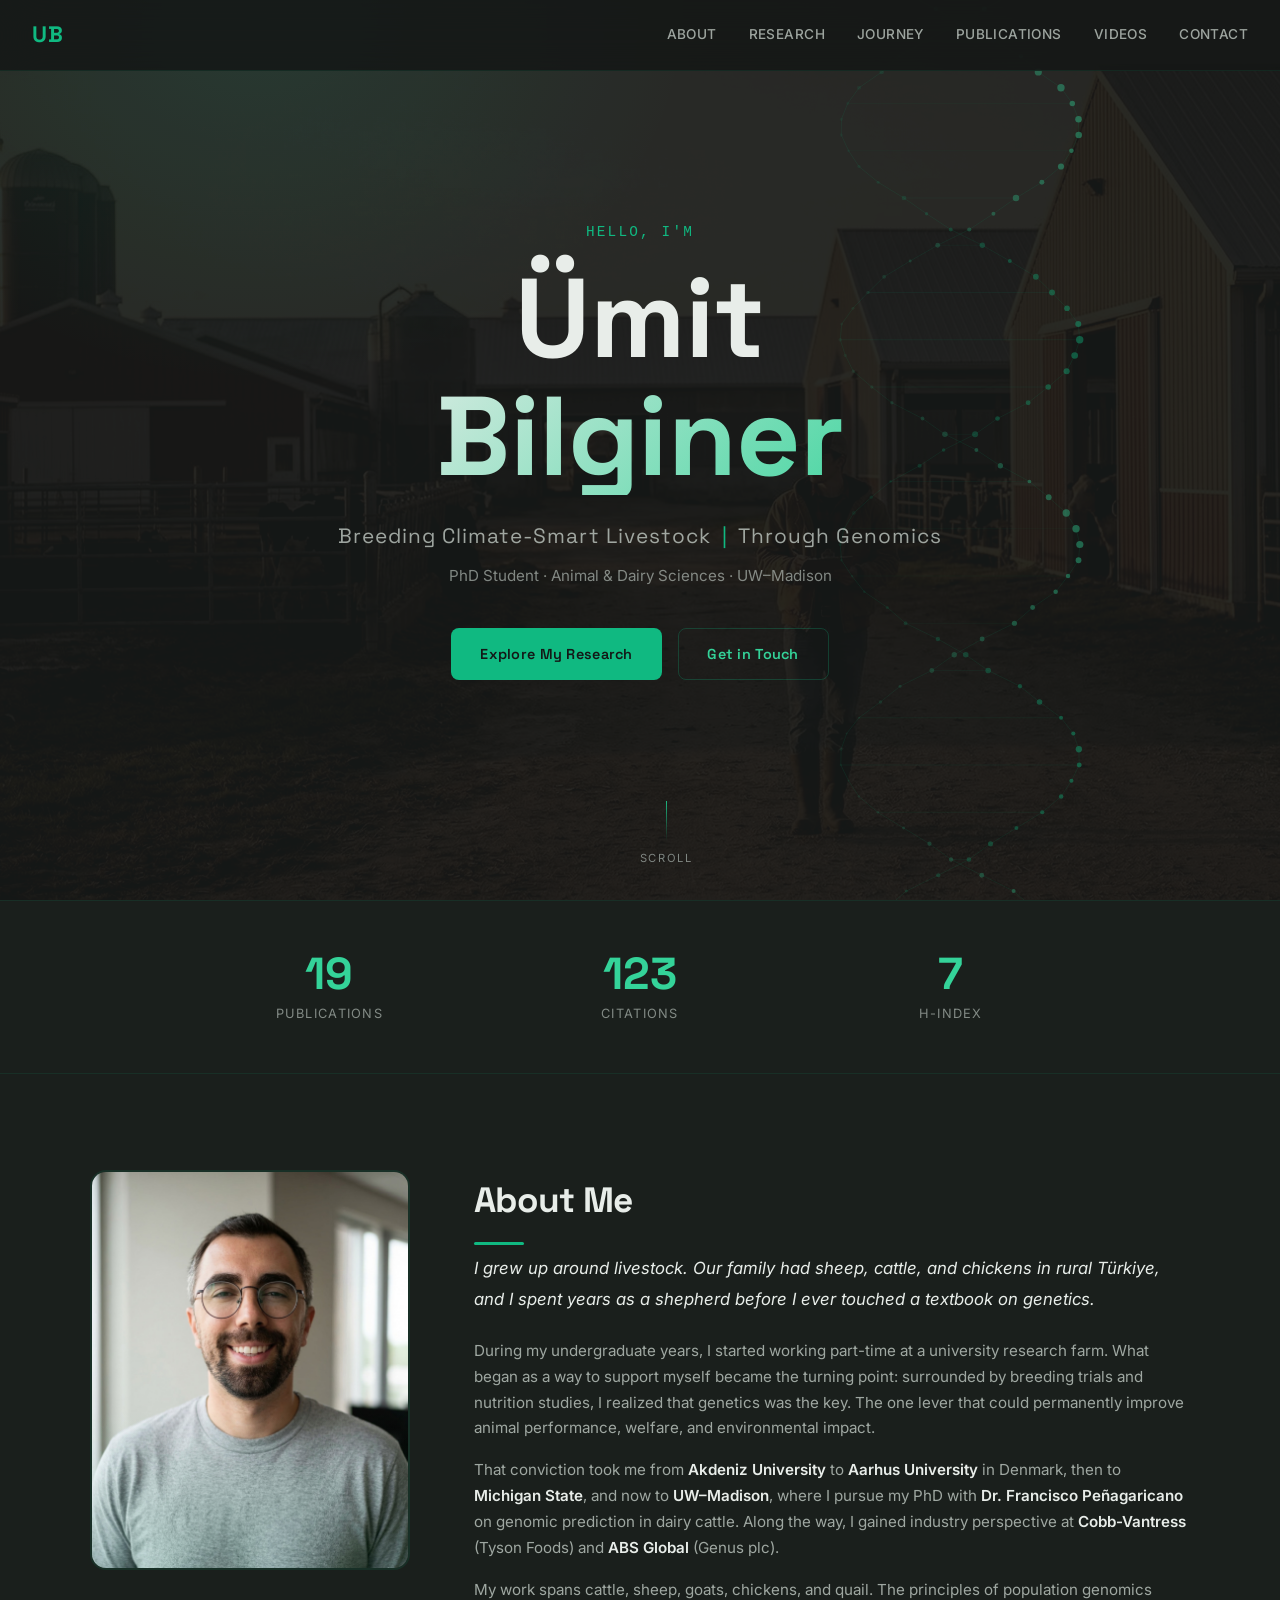
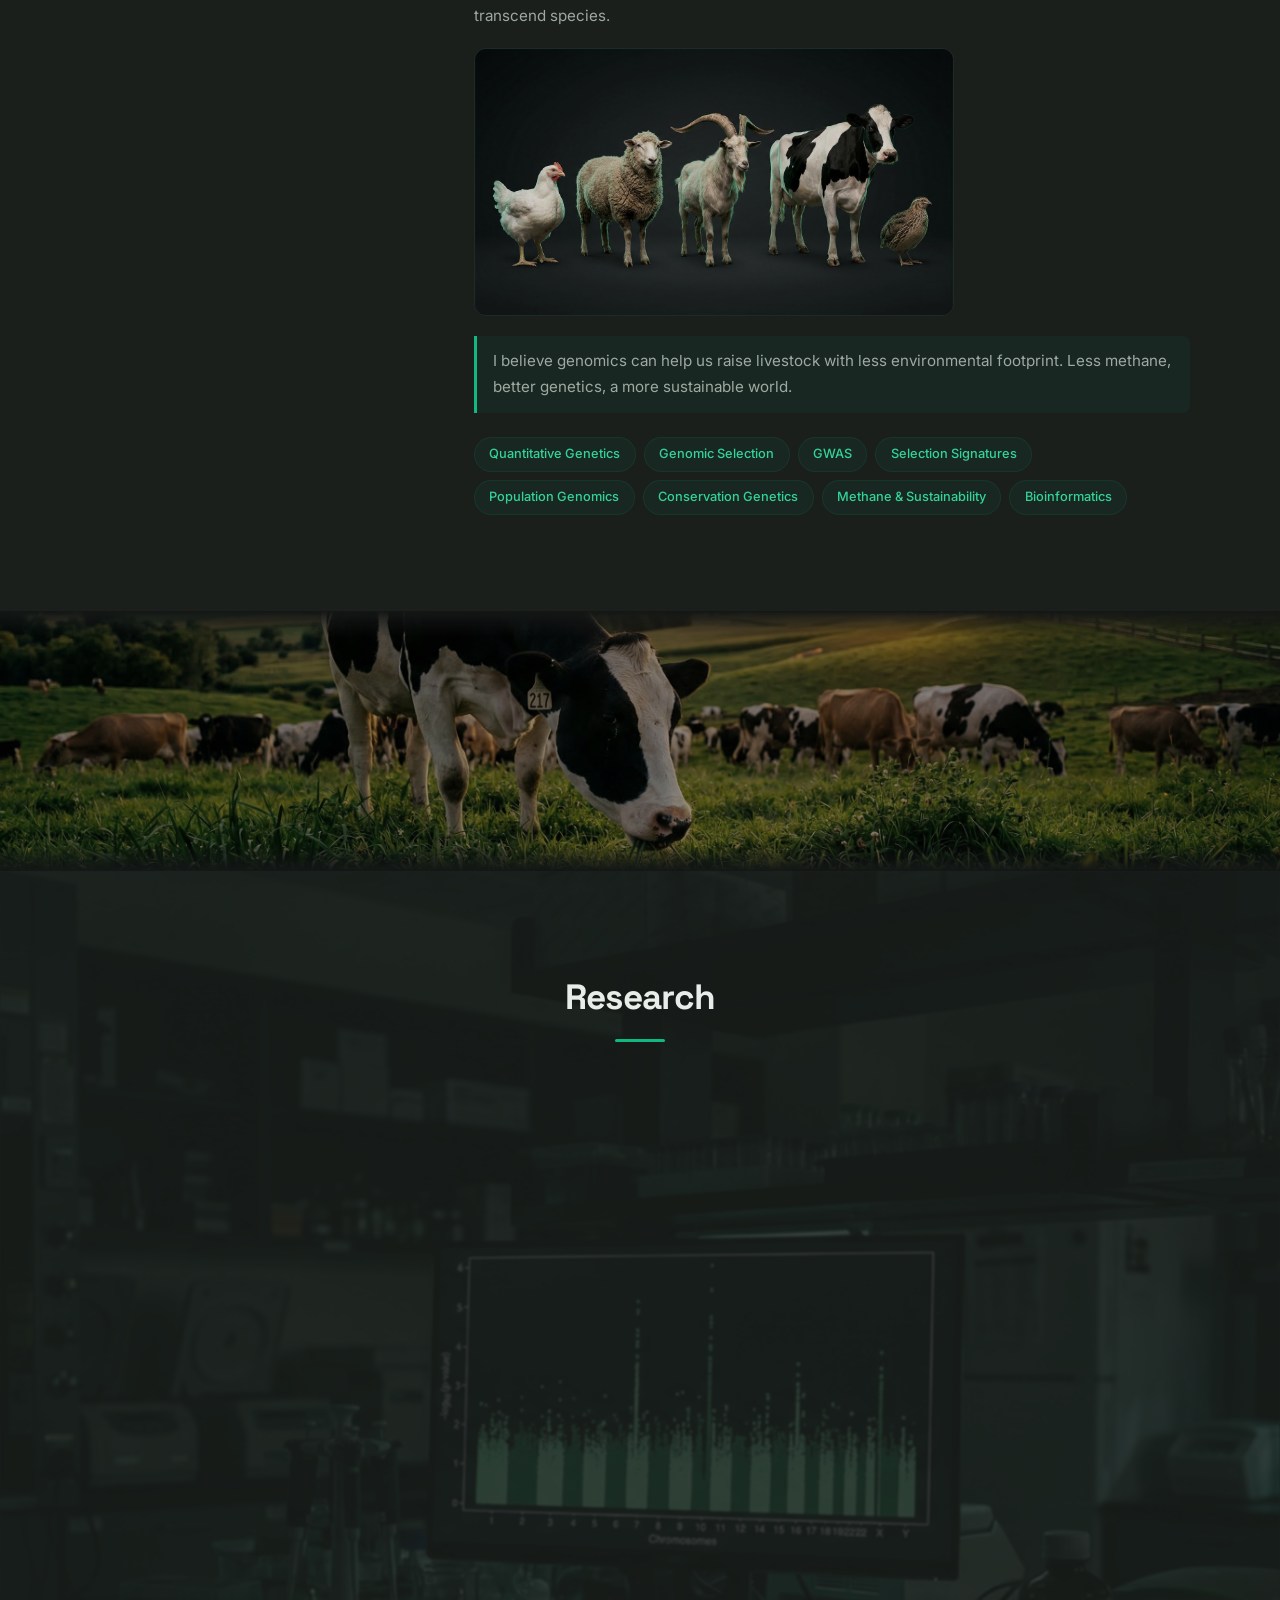
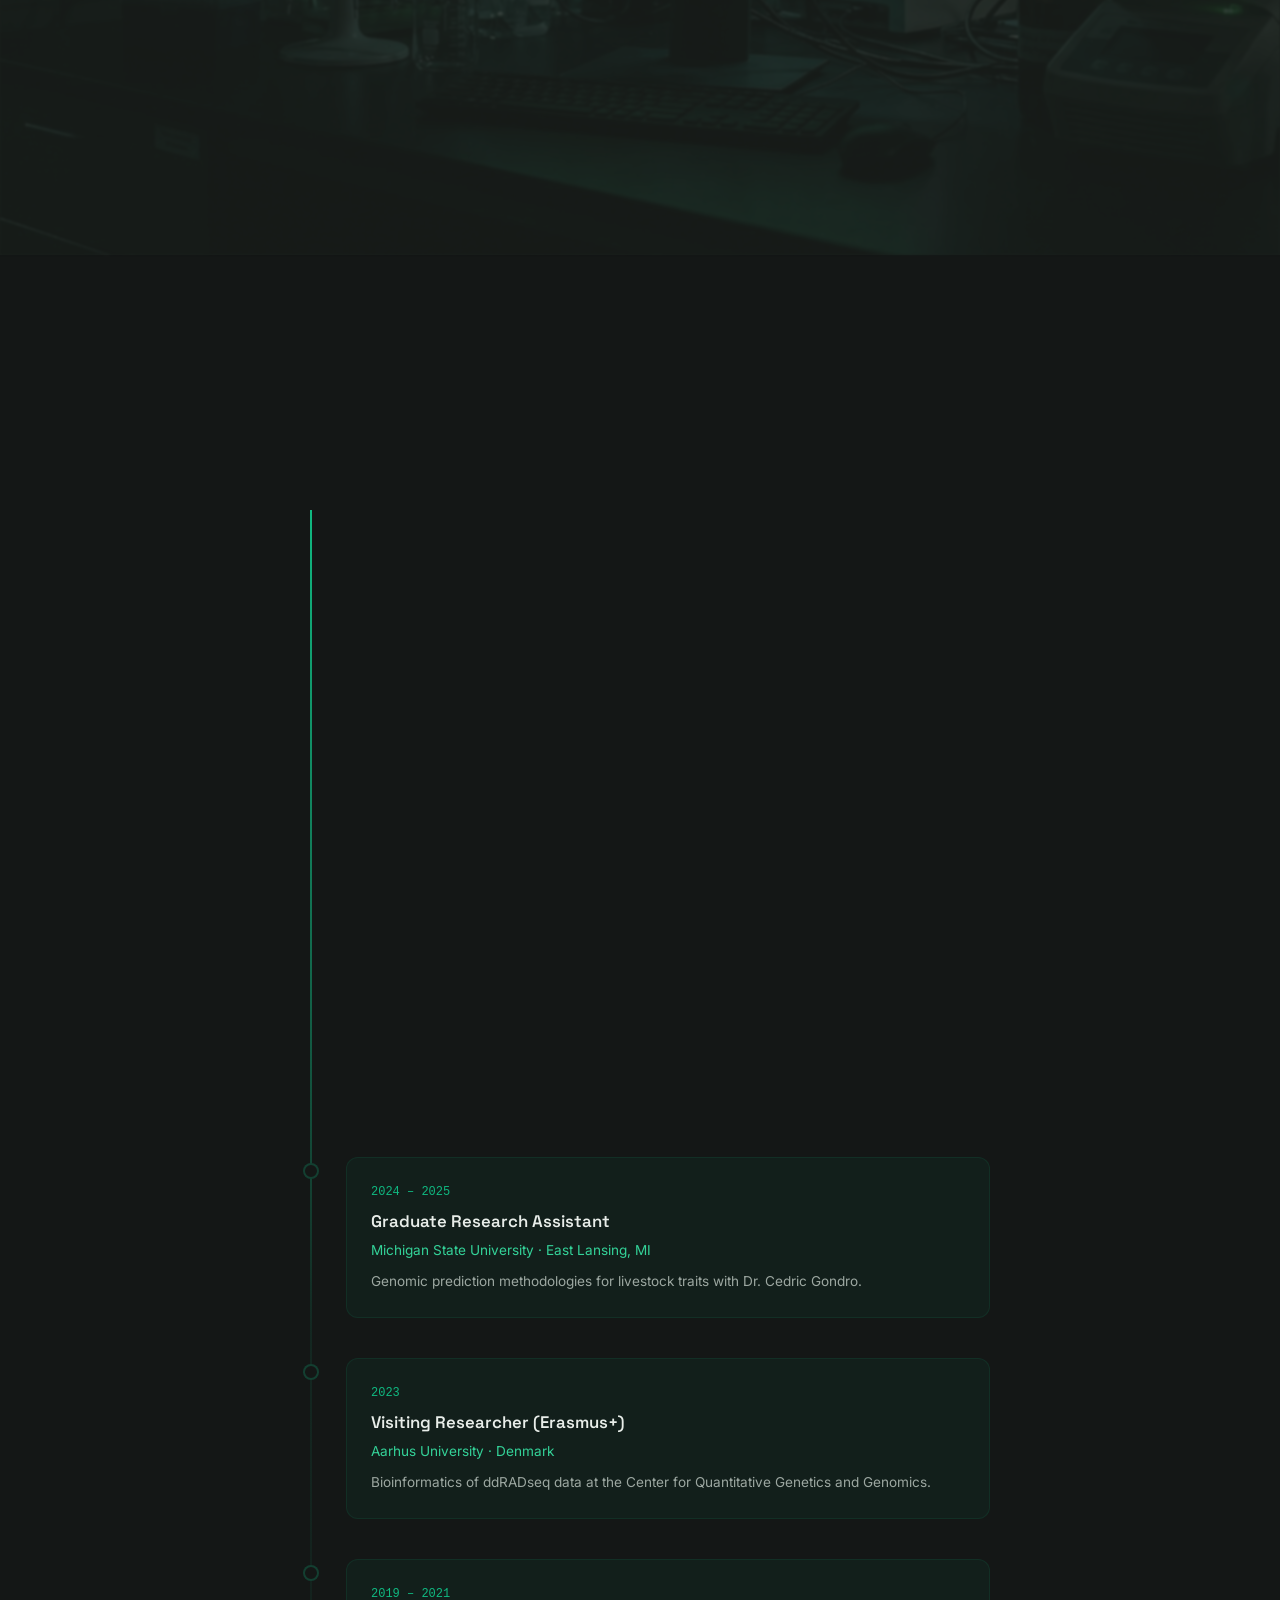
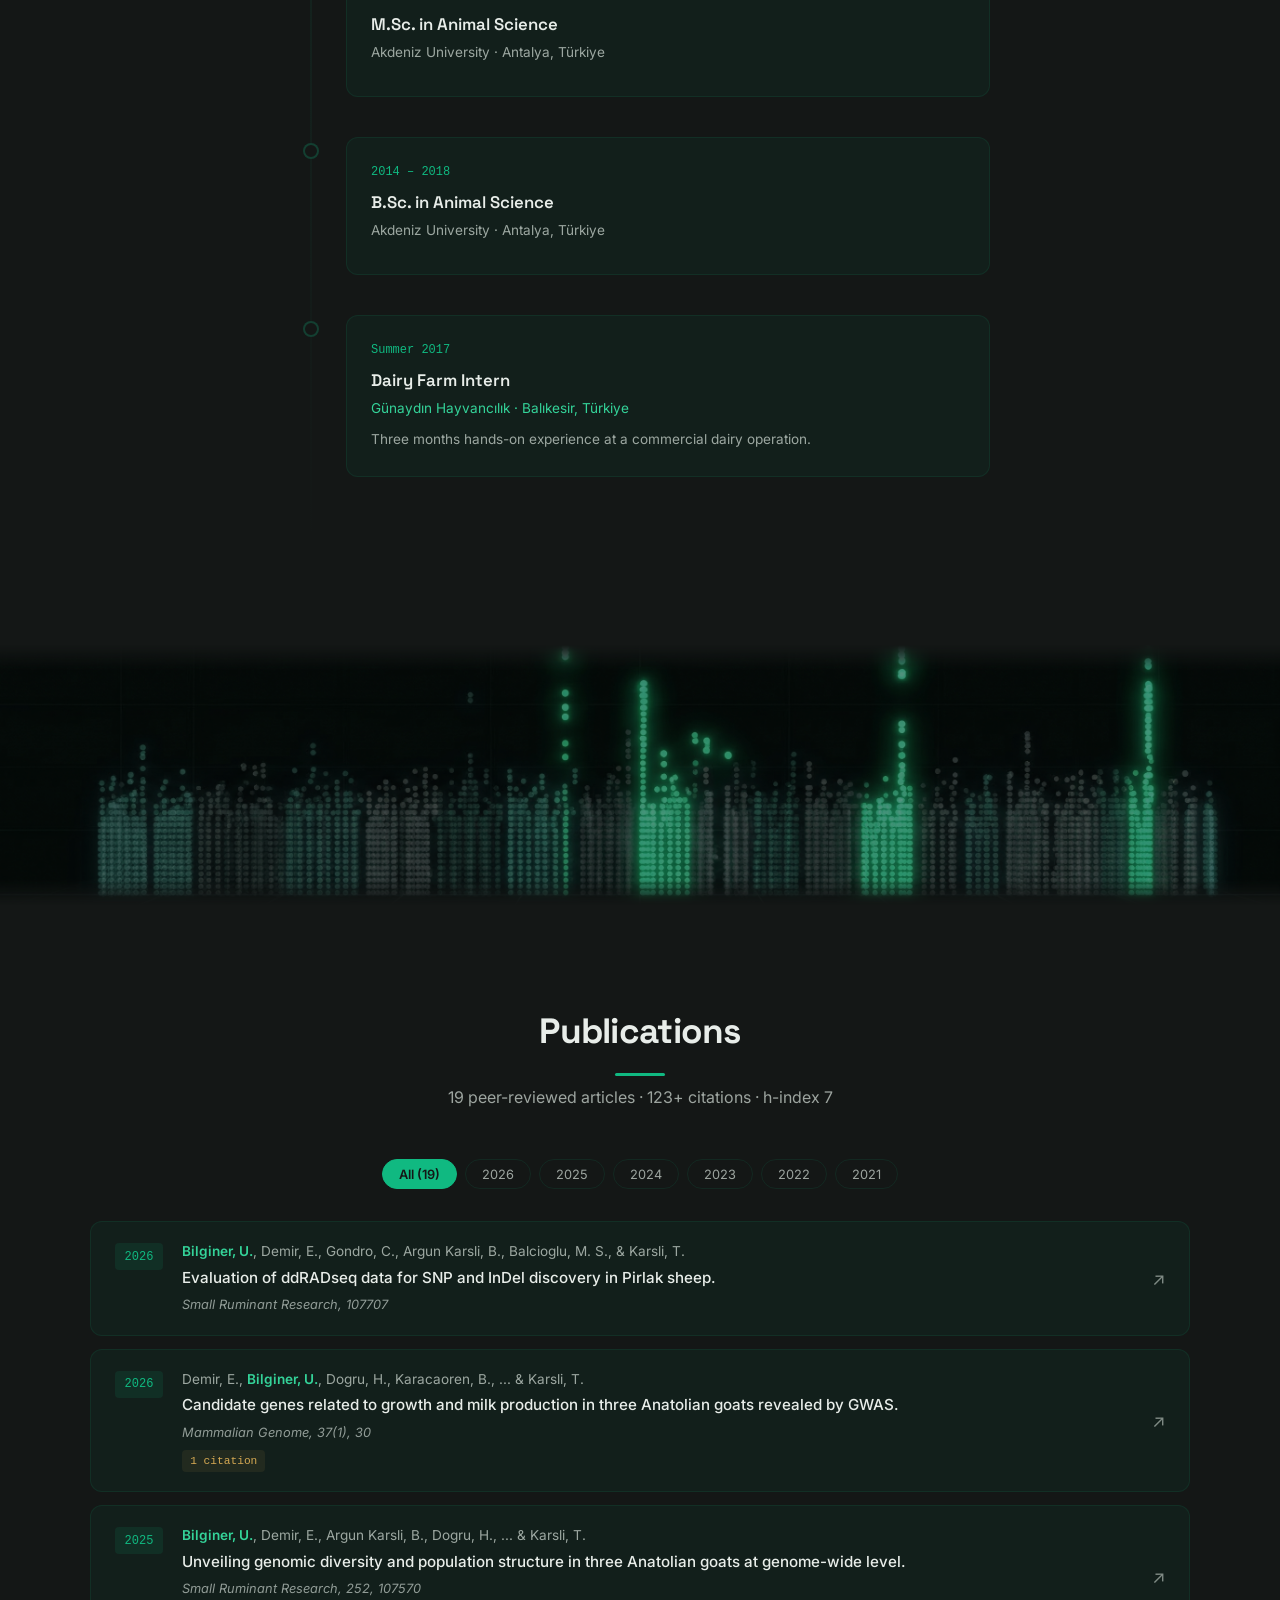
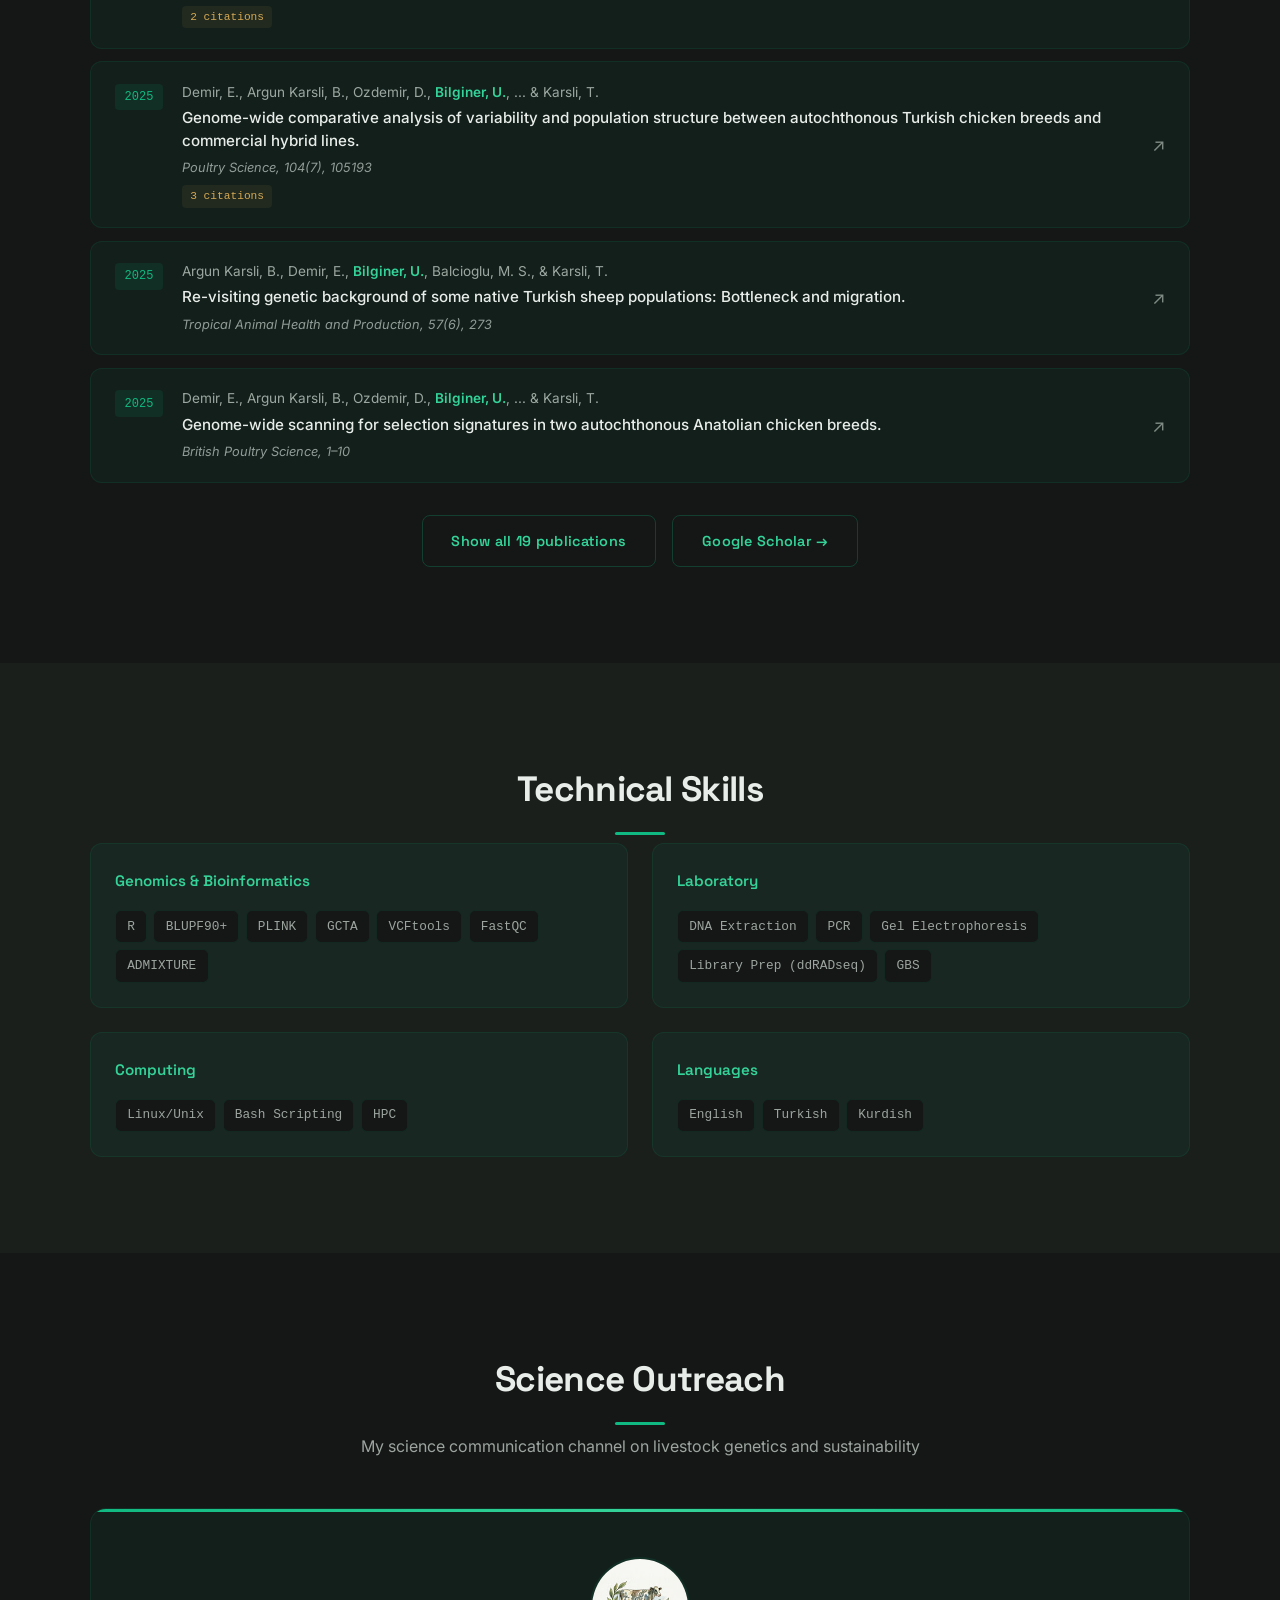
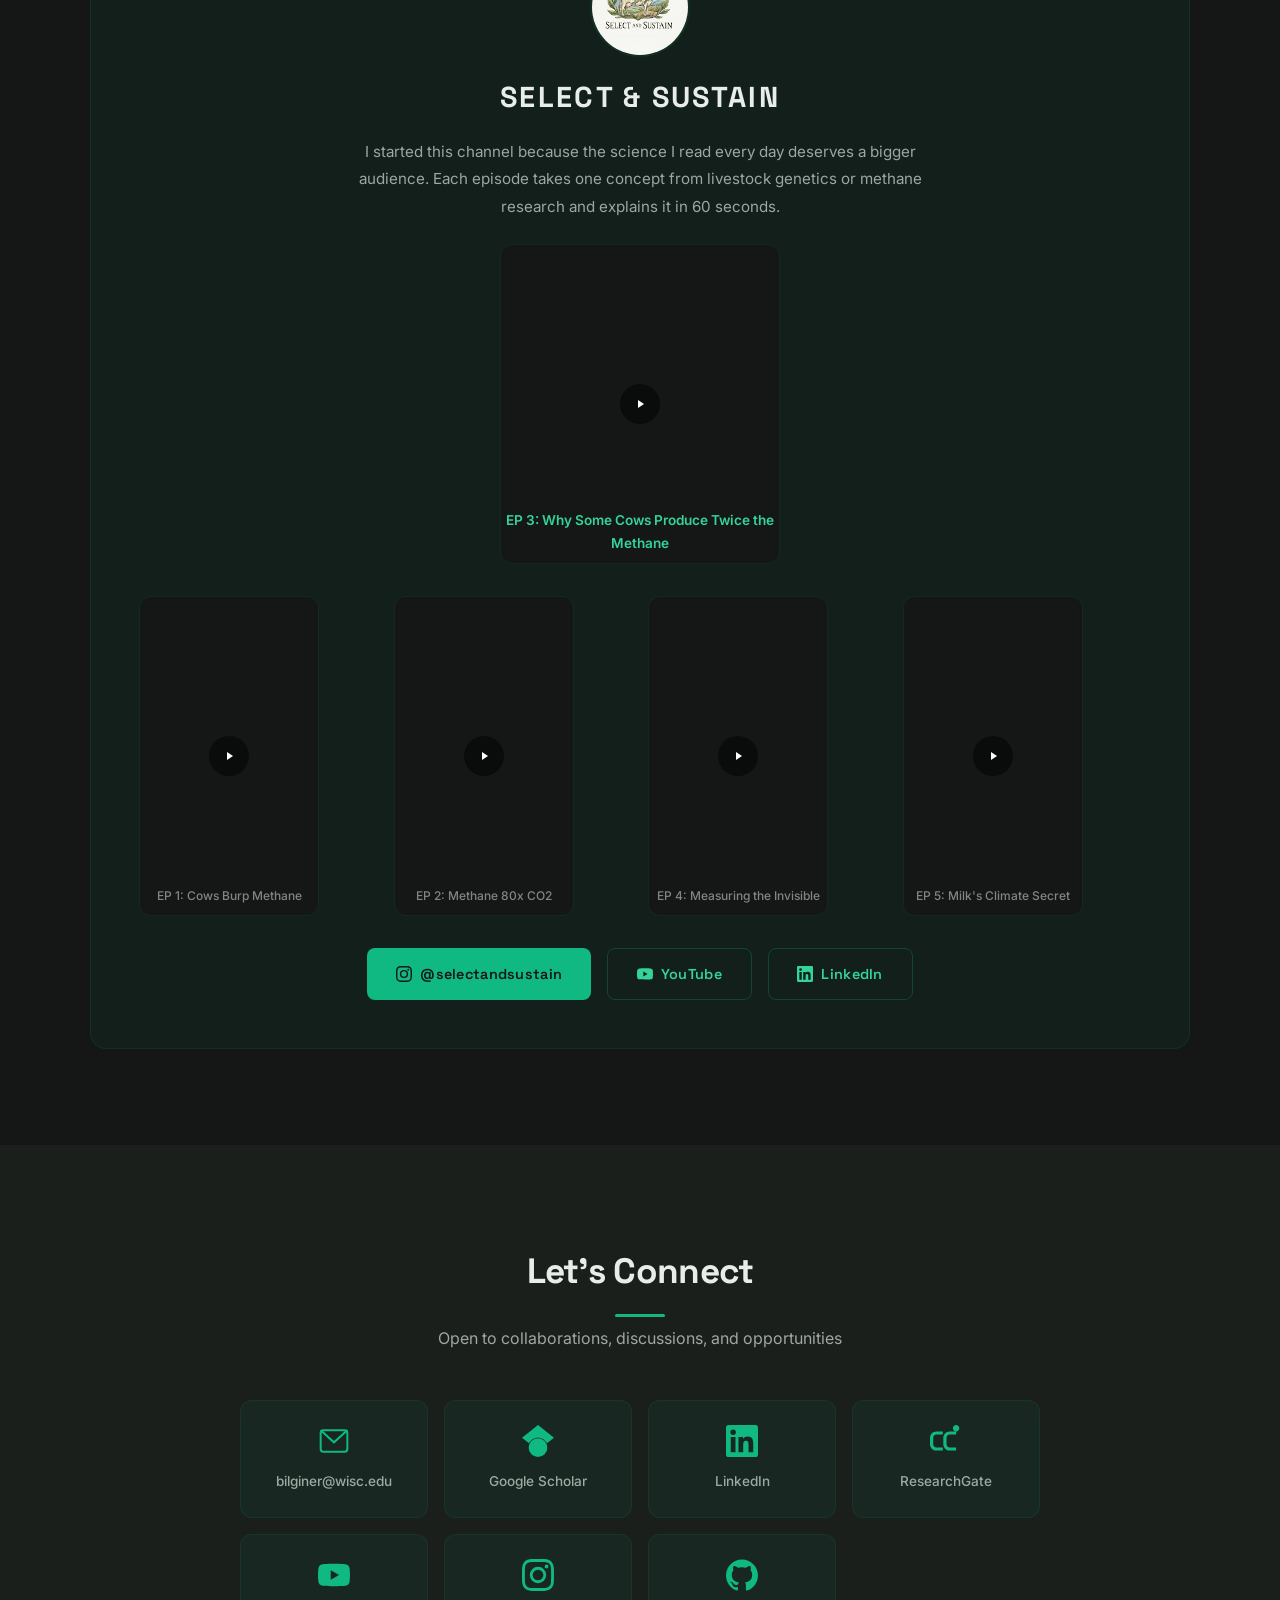
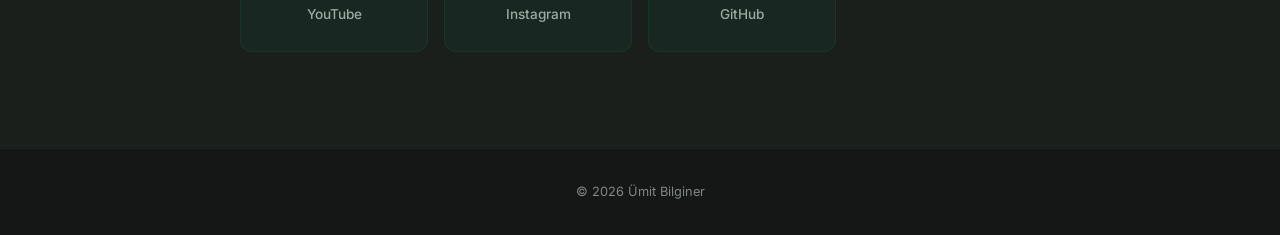
==== index.html @ 93809d4b "Add Google Search Console verification tag" ====
<!DOCTYPE html>
<html lang="en">
<head>
  <meta charset="UTF-8">
  <meta name="viewport" content="width=device-width, initial-scale=1.0">
  <title>&Uuml;mit Bilginer | Animal Geneticist</title>
  <meta name="google-site-verification" content="Tn6y78t5KicGuXKqPx3C9cRecqQwGbIEsZiwnHvBQXw">
  <meta name="description" content="Umit Bilginer - PhD Student in Animal and Dairy Sciences at University of Wisconsin-Madison. Research on quantitative genetics, genomic selection, GWAS, methane emissions in dairy cattle. 19 publications, h-index 7.">
  <meta name="keywords" content="Umit Bilginer, Ümit Bilginer, animal geneticist, PhD student, UW-Madison, genomic selection, GWAS, methane emissions, dairy cattle, quantitative genetics, livestock genomics, Select and Sustain">
  <meta name="author" content="Ümit Bilginer">
  <link rel="canonical" href="https://umitbilginer.github.io/">
  <!-- Open Graph -->
  <meta property="og:title" content="&Uuml;mit Bilginer | Animal Geneticist">
  <meta property="og:description" content="PhD Student at UW-Madison. Genomic selection, GWAS, and methane emissions in livestock. 19 publications, h-index 7.">
  <meta property="og:image" content="https://umitbilginer.github.io/assets/og-preview.png">
  <meta property="og:url" content="https://umitbilginer.github.io/">
  <meta property="og:type" content="website">
  <meta name="twitter:card" content="summary_large_image">
  <meta name="twitter:title" content="&Uuml;mit Bilginer | Animal Geneticist">
  <meta name="twitter:description" content="PhD Student at UW-Madison. Genomic selection, GWAS, and methane emissions in livestock.">
  <meta name="twitter:image" content="https://umitbilginer.github.io/assets/og-preview.png">
  <link rel="icon" type="image/svg+xml" href="data:image/svg+xml,<svg xmlns='http://www.w3.org/2000/svg' viewBox='0 0 100 100'><text y='.9em' font-size='90'>🧬</text></svg>">
  <link rel="preconnect" href="https://fonts.googleapis.com">
  <link rel="preconnect" href="https://fonts.gstatic.com" crossorigin>
  <link href="https://fonts.googleapis.com/css2?family=Space+Grotesk:wght@400;500;600;700&family=Inter:wght@300;400;500;600&display=swap" rel="stylesheet">
  <link rel="stylesheet" href="css/style.css">
</head>
<body>
  <!-- ========== NAVIGATION ========== -->
  <nav id="navbar">
    <div class="nav-logo">UB</div>
    <div class="nav-links">
      <a href="#about">About</a>
      <a href="#research">Research</a>
      <a href="#experience">Journey</a>
      <a href="#publications">Publications</a>
      <a href="#outreach">Videos</a>
      <a href="#contact">Contact</a>
    </div>
    <button class="nav-toggle" aria-label="Toggle menu">
      <span></span><span></span><span></span>
    </button>
  </nav>

  <!-- ========== HERO ========== -->
  <section id="hero">
    <canvas id="dna-canvas" aria-hidden="true"></canvas>
    <div class="hero-content">
      <div class="hero-greeting">Hello, I'm</div>
      <h1 class="hero-name">
        <span class="name-line">&#220;mit</span>
        <span class="name-line">Bilginer</span>
      </h1>
      <p class="hero-tagline">Breeding Climate-Smart Livestock <span class="tagline-sep">|</span> Through Genomics</p>
      <p class="hero-sub">PhD Student &middot; Animal &amp; Dairy Sciences &middot; UW&ndash;Madison</p>
      <div class="hero-cta">
        <a href="#research" class="btn btn-primary">Explore My Research</a>
        <a href="#contact" class="btn btn-ghost">Get in Touch</a>
      </div>
    </div>
    <div class="scroll-indicator">
      <div class="scroll-line"></div>
      <span>Scroll</span>
    </div>
  </section>

  <!-- ========== STATS BAR ========== -->
  <section id="stats">
    <div class="stats-grid stats-3">
      <div class="stat-item">
        <span class="stat-number" data-target="19">0</span>
        <span class="stat-label">Publications</span>
      </div>
      <div class="stat-item">
        <span class="stat-number" data-target="123" data-suffix="+">0</span>
        <span class="stat-label">Citations</span>
      </div>
      <div class="stat-item">
        <span class="stat-number" data-target="7">0</span>
        <span class="stat-label">h-index</span>
      </div>
    </div>
  </section>

  <!-- ========== ABOUT ========== -->
  <section id="about" class="section">
    <div class="section-container">
      <div class="about-grid">
        <div class="about-image reveal-left">
          <div class="image-frame">
            <img src="assets/profile_pic.jpeg" alt="&Uuml;mit Bilginer" width="320" height="320" loading="lazy">
            <div class="image-glow"></div>
          </div>
        </div>
        <div class="about-text reveal-right">
          <h2 class="section-title">About Me</h2>
          <p class="about-lead">I grew up around livestock. Our family had sheep, cattle, and chickens in rural T&uuml;rkiye, and I spent years as a shepherd before I ever touched a textbook on genetics.</p>
          <p>During my undergraduate years, I started working part-time at a university research farm. What began as a way to support myself became the turning point: surrounded by breeding trials and nutrition studies, I realized that genetics was the key. The one lever that could permanently improve animal performance, welfare, and environmental impact.</p>
          <p>That conviction took me from <strong>Akdeniz University</strong> to <strong>Aarhus University</strong> in Denmark, then to <strong>Michigan State</strong>, and now to <strong>UW&ndash;Madison</strong>, where I pursue my PhD with <strong>Dr. Francisco Pe&ntilde;agaricano</strong> on genomic prediction in dairy cattle. Along the way, I gained industry perspective at <strong>Cobb-Vantress</strong> (Tyson Foods) and <strong>ABS Global</strong> (Genus plc).</p>
          <p>My work spans cattle, sheep, goats, chickens, and quail. The principles of population genomics transcend species.</p>
          <img src="assets/multi-species.png" alt="Livestock species: chicken, sheep, goat, cow, quail" class="about-species-img" loading="lazy">
          <p class="about-goal">I believe genomics can help us raise livestock with less environmental footprint. Less methane, better genetics, a more sustainable world.</p>
          <div class="about-interests">
            <span class="interest-tag">Quantitative Genetics</span>
            <span class="interest-tag">Genomic Selection</span>
            <span class="interest-tag">GWAS</span>
            <span class="interest-tag">Selection Signatures</span>
            <span class="interest-tag">Population Genomics</span>
            <span class="interest-tag">Conservation Genetics</span>
            <span class="interest-tag">Methane &amp; Sustainability</span>
            <span class="interest-tag">Bioinformatics</span>
          </div>
        </div>
      </div>
    </div>
  </section>

  <!-- Section divider -->
  <div class="section-divider-img" role="presentation">
    <img src="assets/livestock-field.png" alt="" loading="lazy">
  </div>

  <!-- ========== RESEARCH ========== -->
  <section id="research" class="section">
    <div class="section-container">
      <h2 class="section-title center reveal-up">Research</h2>
      <p class="section-subtitle reveal-up">From individual genomes to global sustainability</p>
      <div class="research-highlight reveal-up">
        <span class="conf-badge">UPCOMING &middot; WCGALP 2026</span>
        Oral presentation: <em>Genetic parameters of methane emissions traits in US Holstein cows</em>
      </div>
      <div class="research-grid">
        <div class="research-card reveal-up" style="--delay: 0.1s">
          <div class="research-icon">
            <svg viewBox="0 0 64 64" fill="none" stroke="currentColor" stroke-width="2">
              <path d="M32 8 C28 20, 20 28, 8 32 C20 36, 28 44, 32 56 C36 44, 44 36, 56 32 C44 28, 36 20, 32 8Z"/>
              <circle cx="32" cy="32" r="4"/>
            </svg>
          </div>
          <h3>Genomic Selection</h3>
          <p>Building prediction models for complex livestock traits using genome-wide SNP data. Helping breeders make smarter decisions before an animal is even born.</p>
        </div>
        <div class="research-card reveal-up" style="--delay: 0.2s">
          <div class="research-icon">
            <svg viewBox="0 0 64 64" fill="none" stroke="currentColor" stroke-width="2">
              <path d="M8 48 L16 32 L24 40 L32 16 L40 28 L48 20 L56 36"/>
              <circle cx="32" cy="16" r="3"/><circle cx="48" cy="20" r="3"/>
            </svg>
          </div>
          <h3>GWAS &amp; QTL Mapping</h3>
          <p>Identifying genetic variants behind growth, milk production, and adaptation. From Anatolian goats to commercial poultry lines.</p>
        </div>
        <div class="research-card reveal-up" style="--delay: 0.3s">
          <div class="research-icon">
            <svg viewBox="0 0 64 64" fill="none" stroke="currentColor" stroke-width="2">
              <circle cx="32" cy="32" r="20"/>
              <path d="M20 26 Q32 18 44 26"/><path d="M20 38 Q32 46 44 38"/>
              <line x1="32" y1="12" x2="32" y2="52"/>
            </svg>
          </div>
          <h3>Population Genomics</h3>
          <p>Mapping genetic diversity and selection footprints in native livestock breeds to guide conservation of irreplaceable genetic resources.</p>
        </div>
        <div class="research-card reveal-up" style="--delay: 0.4s">
          <div class="research-icon">
            <svg viewBox="0 0 64 64" fill="none" stroke="currentColor" stroke-width="2">
              <path d="M16 48 L16 24 C16 16, 24 8, 32 8 C40 8, 48 16, 48 24 L48 48"/>
              <path d="M8 48 L56 48"/><circle cx="24" cy="36" r="2"/><circle cx="40" cy="28" r="2"/>
            </svg>
          </div>
          <h3>Methane &amp; Sustainability</h3>
          <p>Investigating how genomic tools can reduce methane emissions in dairy cattle. Helping producers meet sustainability goals without sacrificing performance.</p>
        </div>
      </div>
    </div>
  </section>

  <!-- ========== EXPERIENCE TIMELINE ========== -->
  <section id="experience" class="section">
    <div class="section-container">
      <h2 class="section-title center reveal-up">Journey</h2>
      <p class="section-subtitle reveal-up">From a shepherd's field to genomics research</p>
      <div class="timeline">
        <div class="timeline-line"></div>

        <div class="timeline-item reveal-up" style="--delay: 0.1s">
          <div class="timeline-dot"></div>
          <div class="timeline-content">
            <div class="timeline-date">Summer 2026</div>
            <div class="timeline-upcoming">UPCOMING</div>
            <h3>PhD Geneticist Intern</h3>
            <p class="timeline-org">ABS Global (Genus plc) &middot; DeForest, WI</p>
          </div>
        </div>

        <div class="timeline-item reveal-up" style="--delay: 0.15s">
          <div class="timeline-dot active"></div>
          <div class="timeline-content">
            <div class="timeline-date">2025 &ndash; Present</div>
            <h3>PhD &middot; Graduate Research Assistant</h3>
            <p class="timeline-org">University of Wisconsin&ndash;Madison</p>
            <p>Genomic prediction and quantitative genetics in dairy cattle with Dr. Francisco Pe&ntilde;agaricano.</p>
          </div>
        </div>

        <div class="timeline-item reveal-up" style="--delay: 0.2s">
          <div class="timeline-dot"></div>
          <div class="timeline-content">
            <div class="timeline-date">Summer 2025</div>
            <h3>Genetics Intern</h3>
            <p class="timeline-org">Cobb-Vantress (Tyson Foods) &middot; Siloam Springs, AR</p>
            <p>GWAS with Near-Infrared datasets for genetic marker identification in poultry.</p>
          </div>
        </div>

        <div class="timeline-item reveal-up" style="--delay: 0.25s">
          <div class="timeline-dot"></div>
          <div class="timeline-content">
            <div class="timeline-date">2024 &ndash; 2025</div>
            <h3>Graduate Research Assistant</h3>
            <p class="timeline-org">Michigan State University &middot; East Lansing, MI</p>
            <p>Genomic prediction methodologies for livestock traits with Dr. Cedric Gondro.</p>
          </div>
        </div>

        <div class="timeline-item reveal-up" style="--delay: 0.3s">
          <div class="timeline-dot"></div>
          <div class="timeline-content">
            <div class="timeline-date">2023</div>
            <h3>Visiting Researcher (Erasmus+)</h3>
            <p class="timeline-org">Aarhus University &middot; Denmark</p>
            <p>Bioinformatics of ddRADseq data at the Center for Quantitative Genetics and Genomics.</p>
          </div>
        </div>

        <div class="timeline-item reveal-up" style="--delay: 0.35s">
          <div class="timeline-dot"></div>
          <div class="timeline-content">
            <div class="timeline-date">2019 &ndash; 2021</div>
            <h3>M.Sc. in Animal Science</h3>
            <p class="timeline-org">Akdeniz University &middot; Antalya, T&uuml;rkiye</p>
          </div>
        </div>

        <div class="timeline-item reveal-up" style="--delay: 0.4s">
          <div class="timeline-dot"></div>
          <div class="timeline-content">
            <div class="timeline-date">2014 &ndash; 2018</div>
            <h3>B.Sc. in Animal Science</h3>
            <p class="timeline-org">Akdeniz University &middot; Antalya, T&uuml;rkiye</p>
          </div>
        </div>

        <div class="timeline-item reveal-up" style="--delay: 0.45s">
          <div class="timeline-dot"></div>
          <div class="timeline-content">
            <div class="timeline-date">Summer 2017</div>
            <h3>Dairy Farm Intern</h3>
            <p class="timeline-org">G&uuml;naydın Hayvancılık &middot; Balıkesir, T&uuml;rkiye</p>
            <p>Three months hands-on experience at a commercial dairy operation.</p>
          </div>
        </div>
      </div>
    </div>
  </section>

  <!-- Section divider: genomics -->
  <div class="section-divider-img" role="presentation">
    <img src="assets/genomics-visual.png" alt="" loading="lazy">
  </div>

  <!-- ========== PUBLICATIONS ========== -->
  <section id="publications" class="section">
    <div class="section-container">
      <h2 class="section-title center reveal-up">Publications</h2>
      <p class="section-subtitle reveal-up">19 peer-reviewed articles &middot; 123+ citations &middot; h-index 7</p>

      <div class="pub-filters reveal-up">
        <button class="pub-filter active" data-filter="all">All (19)</button>
        <button class="pub-filter" data-filter="2026">2026</button>
        <button class="pub-filter" data-filter="2025">2025</button>
        <button class="pub-filter" data-filter="2024">2024</button>
        <button class="pub-filter" data-filter="2023">2023</button>
        <button class="pub-filter" data-filter="2022">2022</button>
        <button class="pub-filter" data-filter="2021">2021</button>
      </div>

      <div class="pub-list">

        <a class="pub-card reveal-up" data-year="2026" href="https://doi.org/10.1016/j.smallrumres.2026.107707" target="_blank" rel="noopener">
          <div class="pub-year-badge">2026</div>
          <div class="pub-info">
            <h4><strong>Bilginer, U.</strong>, Demir, E., Gondro, C., Argun Karsli, B., Balcioglu, M. S., &amp; Karsli, T.</h4>
            <p class="pub-title">Evaluation of ddRADseq data for SNP and InDel discovery in Pirlak sheep.</p>
            <p class="pub-journal">Small Ruminant Research, 107707</p>
          </div>
          <span class="pub-link-icon">&nearr;</span>
        </a>

        <a class="pub-card reveal-up" data-year="2026" href="https://doi.org/10.1007/s00335-025-10108-0" target="_blank" rel="noopener">
          <div class="pub-year-badge">2026</div>
          <div class="pub-info">
            <h4>Demir, E., <strong>Bilginer, U.</strong>, Dogru, H., Karacaoren, B., ... &amp; Karsli, T.</h4>
            <p class="pub-title">Candidate genes related to growth and milk production in three Anatolian goats revealed by GWAS.</p>
            <p class="pub-journal">Mammalian Genome, 37(1), 30</p>
            <span class="pub-citations">1 citation</span>
          </div>
          <span class="pub-link-icon">&nearr;</span>
        </a>

        <a class="pub-card reveal-up" data-year="2025" href="https://doi.org/10.1016/j.smallrumres.2024.107570" target="_blank" rel="noopener">
          <div class="pub-year-badge">2025</div>
          <div class="pub-info">
            <h4><strong>Bilginer, U.</strong>, Demir, E., Argun Karsli, B., Dogru, H., ... &amp; Karsli, T.</h4>
            <p class="pub-title">Unveiling genomic diversity and population structure in three Anatolian goats at genome-wide level.</p>
            <p class="pub-journal">Small Ruminant Research, 252, 107570</p>
            <span class="pub-citations">2 citations</span>
          </div>
          <span class="pub-link-icon">&nearr;</span>
        </a>

        <a class="pub-card reveal-up" data-year="2025" href="https://doi.org/10.1016/j.psj.2025.105193" target="_blank" rel="noopener">
          <div class="pub-year-badge">2025</div>
          <div class="pub-info">
            <h4>Demir, E., Argun Karsli, B., Ozdemir, D., <strong>Bilginer, U.</strong>, ... &amp; Karsli, T.</h4>
            <p class="pub-title">Genome-wide comparative analysis of variability and population structure between autochthonous Turkish chicken breeds and commercial hybrid lines.</p>
            <p class="pub-journal">Poultry Science, 104(7), 105193</p>
            <span class="pub-citations">3 citations</span>
          </div>
          <span class="pub-link-icon">&nearr;</span>
        </a>

        <a class="pub-card reveal-up" data-year="2025" href="https://doi.org/10.1007/s11250-025-04456-3" target="_blank" rel="noopener">
          <div class="pub-year-badge">2025</div>
          <div class="pub-info">
            <h4>Argun Karsli, B., Demir, E., <strong>Bilginer, U.</strong>, Balcioglu, M. S., &amp; Karsli, T.</h4>
            <p class="pub-title">Re-visiting genetic background of some native Turkish sheep populations: Bottleneck and migration.</p>
            <p class="pub-journal">Tropical Animal Health and Production, 57(6), 273</p>
          </div>
          <span class="pub-link-icon">&nearr;</span>
        </a>

        <a class="pub-card reveal-up" data-year="2025" href="https://doi.org/10.1080/00071668.2025.2450000" target="_blank" rel="noopener">
          <div class="pub-year-badge">2025</div>
          <div class="pub-info">
            <h4>Demir, E., Argun Karsli, B., Ozdemir, D., <strong>Bilginer, U.</strong>, ... &amp; Karsli, T.</h4>
            <p class="pub-title">Genome-wide scanning for selection signatures in two autochthonous Anatolian chicken breeds.</p>
            <p class="pub-journal">British Poultry Science, 1&ndash;10</p>
          </div>
          <span class="pub-link-icon">&nearr;</span>
        </a>

        <a class="pub-card reveal-up" data-year="2025" href="https://doi.org/10.29185/hayam.1462012" target="_blank" rel="noopener">
          <div class="pub-year-badge">2025</div>
          <div class="pub-info">
            <h4>Karakose, H., Demir, E., <strong>Bilginer, U.</strong>, Atmaca, V., ... &amp; Karsli, T.</h4>
            <p class="pub-title">Associations of VLDLR gene polymorphism (intron 11, 392C>T) with egg production and weight in Japanese quails.</p>
            <p class="pub-journal">Journal of Animal Production, 66(1), 25&ndash;31</p>
          </div>
          <span class="pub-link-icon">&nearr;</span>
        </a>

        <a class="pub-card reveal-up" data-year="2024" href="https://doi.org/10.1038/s41598-024-71565-y" target="_blank" rel="noopener">
          <div class="pub-year-badge">2024</div>
          <div class="pub-info">
            <h4>Argun Karsli, B., Demir, E., <strong>Bilginer, U.</strong>, Dogru, H., Karsli, T., &amp; Kaya, S.</h4>
            <p class="pub-title">Genome-wide discovery of selection signatures in four Anatolian sheep breeds revealed by ddRADseq.</p>
            <p class="pub-journal">Scientific Reports, 14, 20518</p>
            <span class="pub-citations">9 citations</span>
          </div>
          <span class="pub-link-icon">&nearr;</span>
        </a>

        <a class="pub-card reveal-up" data-year="2024" href="https://doi.org/10.29133/yyutbd.1419000" target="_blank" rel="noopener">
          <div class="pub-year-badge">2024</div>
          <div class="pub-info">
            <h4>Uzel, S. O., Karsli, B. A., <strong>Bilginer, U.</strong>, Demir, E., &amp; Karsli, T.</h4>
            <p class="pub-title">HSP90AB1 variations in four cattle breeds raised in T&uuml;rkiye.</p>
            <p class="pub-journal">Yuzuncu Yil University Journal of Agricultural Sciences, 34(4), 649&ndash;655</p>
          </div>
          <span class="pub-link-icon">&nearr;</span>
        </a>

        <div class="pub-card reveal-up" data-year="2024">
          <div class="pub-year-badge">2024</div>
          <div class="pub-info">
            <h4><strong>Bilginer, U.</strong>, Argun Karsli, B., &amp; Demir, E.</h4>
            <p class="pub-title">HSP90AA1 gene polymorphism in Hamdani sheep.</p>
            <p class="pub-journal">V. International Applied Statistics Congress, 949&ndash;953</p>
          </div>
        </div>

        <a class="pub-card reveal-up" data-year="2023" href="https://doi.org/10.1111/age.13379" target="_blank" rel="noopener">
          <div class="pub-year-badge">2023</div>
          <div class="pub-info">
            <h4>Demir, E., Moravcikova, N., Kaya, S., Kasarda, R., <strong>Bilginer, U.</strong>, ... &amp; Karsli, T.</h4>
            <p class="pub-title">Genome-wide screening for selection signatures in native and cosmopolitan cattle breeds reared in T&uuml;rkiye.</p>
            <p class="pub-journal">Animal Genetics, 54(6), 721&ndash;730</p>
            <span class="pub-citations">15 citations</span>
          </div>
          <span class="pub-link-icon">&nearr;</span>
        </a>

        <a class="pub-card reveal-up" data-year="2023" href="https://doi.org/10.1080/10495398.2023.2196541" target="_blank" rel="noopener">
          <div class="pub-year-badge">2023</div>
          <div class="pub-info">
            <h4>Demir, E., Moravcikova, N., Kaya, S., Kasarda, R., Dogru, H., <strong>Bilginer, U.</strong>, ... &amp; Karsli, T.</h4>
            <p class="pub-title">Genome-wide genetic variation and population structure of native and cosmopolitan cattle breeds reared in T&uuml;rkiye.</p>
            <p class="pub-journal">Animal Biotechnology, 34(8), 3877&ndash;3886</p>
            <span class="pub-citations">12 citations</span>
          </div>
          <span class="pub-link-icon">&nearr;</span>
        </a>

        <a class="pub-card reveal-up" data-year="2023" href="https://doi.org/10.5194/aab-66-31-2023" target="_blank" rel="noopener">
          <div class="pub-year-badge">2023</div>
          <div class="pub-info">
            <h4>Demir, E., Moravcikova, N., Argun Karsli, B., ... <strong>Bilginer, U.</strong>, &amp; Karsli, T.</h4>
            <p class="pub-title">Mitochondrial DNA diversity of D-loop region in three native Turkish cattle breeds.</p>
            <p class="pub-journal">Archives Animal Breeding, 66(1), 31&ndash;40</p>
            <span class="pub-citations">8 citations</span>
          </div>
          <span class="pub-link-icon">&nearr;</span>
        </a>

        <a class="pub-card reveal-up" data-year="2023" href="https://doi.org/10.46897/livestockstudies.1369250" target="_blank" rel="noopener">
          <div class="pub-year-badge">2023</div>
          <div class="pub-info">
            <h4>Turkmen, D., Demir, E., <strong>Bilginer, U.</strong>, &amp; Karsli, T.</h4>
            <p class="pub-title">Investigation of some autosomal recessive inherited diseases (BLAD, DUMPS, CVM, and FXID) in Holstein cattle.</p>
            <p class="pub-journal">Livestock Studies, 63(2), 87&ndash;91</p>
            <span class="pub-citations">1 citation</span>
          </div>
          <span class="pub-link-icon">&nearr;</span>
        </a>

        <a class="pub-card reveal-up" data-year="2023" href="https://doi.org/10.29185/hayam.1190657" target="_blank" rel="noopener">
          <div class="pub-year-badge">2023</div>
          <div class="pub-info">
            <h4>Yurdagul, K. G., Atay, S., <strong>Bilginer, U.</strong>, Karsli, T., &amp; Demir, E.</h4>
            <p class="pub-title">Genetic variations in HSP90AA1 gene region in Pirlak sheep breed.</p>
            <p class="pub-journal">Journal of Animal Production, 64(1), 12&ndash;16</p>
            <span class="pub-citations">4 citations</span>
          </div>
          <span class="pub-link-icon">&nearr;</span>
        </a>

        <a class="pub-card reveal-up" data-year="2023" href="https://doi.org/10.33462/jotaf.1264974" target="_blank" rel="noopener">
          <div class="pub-year-badge">2023</div>
          <div class="pub-info">
            <h4>Atay, S., Yurdagul, K. G., <strong>Bilginer, U.</strong>, Karsli, T., &amp; Demir, E.</h4>
            <p class="pub-title">InDel variations of PRL and GHR genes associated with litter size in Pirlak sheep breed.</p>
            <p class="pub-journal">Tekirdag Journal of Agricultural Faculty, 20(4), 890&ndash;897</p>
            <span class="pub-citations">4 citations</span>
          </div>
          <span class="pub-link-icon">&nearr;</span>
        </a>

        <a class="pub-card reveal-up" data-year="2022" href="https://doi.org/10.2478/aspr-2022-0024" target="_blank" rel="noopener">
          <div class="pub-year-badge">2022</div>
          <div class="pub-info">
            <h4><strong>Bilginer, U.</strong>, Ergin, M., Demir, E., Yolcu, H. I., &amp; Karsli, B. A.</h4>
            <p class="pub-title">Detection of genetic diversity in cattle by microsatellite and SNP markers &ndash; A review.</p>
            <p class="pub-journal">Animal Science Papers and Reports, 40(4), 375&ndash;392</p>
            <span class="pub-citations">12 citations</span>
          </div>
          <span class="pub-link-icon">&nearr;</span>
        </a>

        <a class="pub-card reveal-up" data-year="2022" href="https://doi.org/10.3390/ruminants2020017" target="_blank" rel="noopener">
          <div class="pub-year-badge">2022</div>
          <div class="pub-info">
            <h4>Demir, E., Ceccobelli, S., <strong>Bilginer, U.</strong>, Pasquini, M., Attard, G., &amp; Karsli, T.</h4>
            <p class="pub-title">Conservation and selection of genes related to environmental adaptation in native small ruminant breeds: A review.</p>
            <p class="pub-journal">Ruminants, 2(2), 255&ndash;270</p>
            <span class="pub-citations">36 citations</span>
          </div>
          <span class="pub-link-icon">&nearr;</span>
        </a>

        <a class="pub-card reveal-up" data-year="2021" href="https://doi.org/10.1017/S1466252321000128" target="_blank" rel="noopener">
          <div class="pub-year-badge">2021</div>
          <div class="pub-info">
            <h4>Demir, E., <strong>Bilginer, U.</strong>, Balcioglu, M. S., &amp; Karsli, T.</h4>
            <p class="pub-title">Direct and indirect contributions of molecular genetics to farm animal welfare: A review.</p>
            <p class="pub-journal">Animal Health Research Reviews, 22(2), 177&ndash;186</p>
            <span class="pub-citations">16 citations</span>
          </div>
          <span class="pub-link-icon">&nearr;</span>
        </a>

      </div>

      <div class="pub-footer reveal-up">
        <button class="btn btn-ghost pub-show-all" id="pub-toggle">Show all 19 publications</button>
        <a href="https://scholar.google.com/citations?user=y5osRVUAAAAJ" target="_blank" rel="noopener" class="btn btn-ghost">Google Scholar &rarr;</a>
      </div>
    </div>
  </section>

  <!-- ========== SKILLS ========== -->
  <section id="skills" class="section">
    <div class="section-container">
      <h2 class="section-title center reveal-up">Technical Skills</h2>
      <div class="skills-grid">
        <div class="skill-group reveal-up" style="--delay: 0.1s">
          <h3>Genomics &amp; Bioinformatics</h3>
          <div class="skill-tags">
            <span>R</span><span>BLUPF90+</span><span>PLINK</span><span>GCTA</span>
            <span>VCFtools</span><span>FastQC</span><span>ADMIXTURE</span>
          </div>
        </div>
        <div class="skill-group reveal-up" style="--delay: 0.2s">
          <h3>Laboratory</h3>
          <div class="skill-tags">
            <span>DNA Extraction</span><span>PCR</span><span>Gel Electrophoresis</span>
            <span>Library Prep (ddRADseq)</span><span>GBS</span>
          </div>
        </div>
        <div class="skill-group reveal-up" style="--delay: 0.3s">
          <h3>Computing</h3>
          <div class="skill-tags">
            <span>Linux/Unix</span><span>Bash Scripting</span><span>HPC</span>
          </div>
        </div>
        <div class="skill-group reveal-up" style="--delay: 0.4s">
          <h3>Languages</h3>
          <div class="skill-tags">
            <span>English</span><span>Turkish</span><span>Kurdish</span>
          </div>
        </div>
      </div>
    </div>
  </section>

  <!-- ========== OUTREACH / SELECT & SUSTAIN ========== -->
  <section id="outreach" class="section">
    <div class="section-container">
      <h2 class="section-title center reveal-up">Science Outreach</h2>
      <p class="section-subtitle reveal-up">My science communication channel on livestock genetics and sustainability</p>

      <div class="outreach-card reveal-up">
        <div class="outreach-logo">
          <img src="assets/selectandsustain_logo.jpg" alt="Select and Sustain" class="outreach-logo-img">
          <span class="outreach-brand">SELECT &amp; SUSTAIN</span>
          <p class="outreach-desc">I started this channel because the science I read every day deserves a bigger audience. Each episode takes one concept from livestock genetics or methane research and explains it in 60 seconds.</p>
        </div>

        <!-- Featured Episode -->
        <div class="video-featured">
          <div class="video-slot video-slot-large">
            <video src="assets/videos/video03_twice_the_methane.mp4" muted playsinline preload="metadata" onclick="this.paused ? this.play() : this.pause()"></video>
            <div class="video-label">EP 3: Why Some Cows Produce Twice the Methane</div>
          </div>
        </div>

        <!-- More Episodes -->
        <div class="video-grid video-grid-4">
          <div class="video-slot">
            <video src="assets/videos/video01_burp_not_fart.mp4" muted playsinline preload="metadata" onclick="this.paused ? this.play() : this.pause()"></video>
            <div class="video-label">EP 1: Cows Burp Methane</div>
          </div>
          <div class="video-slot">
            <video src="assets/videos/video02_methane_80x_co2.mp4" muted playsinline preload="metadata" onclick="this.paused ? this.play() : this.pause()"></video>
            <div class="video-label">EP 2: Methane 80x CO2</div>
          </div>
          <div class="video-slot">
            <video src="assets/videos/video04_v2_measuring_the_invisible.mp4" muted playsinline preload="metadata" onclick="this.paused ? this.play() : this.pause()"></video>
            <div class="video-label">EP 4: Measuring the Invisible</div>
          </div>
          <div class="video-slot">
            <video src="assets/videos/video05_milk_climate_secret.mp4" muted playsinline preload="metadata" onclick="this.paused ? this.play() : this.pause()"></video>
            <div class="video-label">EP 5: Milk's Climate Secret</div>
          </div>
        </div>

        <div class="outreach-socials">
          <a href="https://www.instagram.com/selectandsustain/" target="_blank" rel="noopener" class="btn btn-primary">
            <svg viewBox="0 0 24 24" fill="currentColor" width="16" height="16" style="margin-right: 0.5rem"><path d="M12 2.163c3.204 0 3.584.012 4.85.07 3.252.148 4.771 1.691 4.919 4.919.058 1.265.069 1.645.069 4.849 0 3.205-.012 3.584-.069 4.849-.149 3.225-1.664 4.771-4.919 4.919-1.266.058-1.644.07-4.85.07-3.204 0-3.584-.012-4.849-.07-3.26-.149-4.771-1.699-4.919-4.92-.058-1.265-.07-1.644-.07-4.849 0-3.204.013-3.583.07-4.849.149-3.227 1.664-4.771 4.919-4.919 1.266-.057 1.645-.069 4.849-.069zM12 0C8.741 0 8.333.014 7.053.072 2.695.272.273 2.69.073 7.052.014 8.333 0 8.741 0 12c0 3.259.014 3.668.072 4.948.2 4.358 2.618 6.78 6.98 6.98C8.333 23.986 8.741 24 12 24c3.259 0 3.668-.014 4.948-.072 4.354-.2 6.782-2.618 6.979-6.98.059-1.28.073-1.689.073-4.948 0-3.259-.014-3.667-.072-4.947-.196-4.354-2.617-6.78-6.979-6.98C15.668.014 15.259 0 12 0zm0 5.838a6.162 6.162 0 100 12.324 6.162 6.162 0 000-12.324zM12 16a4 4 0 110-8 4 4 0 010 8zm6.406-11.845a1.44 1.44 0 100 2.881 1.44 1.44 0 000-2.881z"/></svg>
            @selectandsustain
          </a>
          <a href="https://www.youtube.com/@selectandsustain" target="_blank" rel="noopener" class="btn btn-ghost">
            <svg viewBox="0 0 24 24" fill="currentColor" width="16" height="16" style="margin-right: 0.5rem"><path d="M23.498 6.186a3.016 3.016 0 0 0-2.122-2.136C19.505 3.545 12 3.545 12 3.545s-7.505 0-9.377.505A3.017 3.017 0 0 0 .502 6.186C0 8.07 0 12 0 12s0 3.93.502 5.814a3.016 3.016 0 0 0 2.122 2.136c1.871.505 9.376.505 9.376.505s7.505 0 9.377-.505a3.015 3.015 0 0 0 2.122-2.136C24 15.93 24 12 24 12s0-3.93-.502-5.814zM9.545 15.568V8.432L15.818 12l-6.273 3.568z"/></svg>
            YouTube
          </a>
          <a href="https://www.linkedin.com/in/%C3%BCmit-bilginer-a62706192/" target="_blank" rel="noopener" class="btn btn-ghost">
            <svg viewBox="0 0 24 24" fill="currentColor" width="16" height="16" style="margin-right: 0.5rem"><path d="M20.447 20.452h-3.554v-5.569c0-1.328-.027-3.037-1.852-3.037-1.853 0-2.136 1.445-2.136 2.939v5.667H9.351V9h3.414v1.561h.046c.477-.9 1.637-1.85 3.37-1.85 3.601 0 4.267 2.37 4.267 5.455v6.286zM5.337 7.433a2.062 2.062 0 01-2.063-2.065 2.064 2.064 0 112.063 2.065zm1.782 13.019H3.555V9h3.564v11.452zM22.225 0H1.771C.792 0 0 .774 0 1.729v20.542C0 23.227.792 24 1.771 24h20.451C23.2 24 24 23.227 24 22.271V1.729C24 .774 23.2 0 22.222 0h.003z"/></svg>
            LinkedIn
          </a>
        </div>
      </div>
    </div>
  </section>

  <!-- ========== CONTACT ========== -->
  <section id="contact" class="section">
    <div class="section-container">
      <h2 class="section-title center reveal-up">Let's Connect</h2>
      <p class="section-subtitle reveal-up">Open to collaborations, discussions, and opportunities</p>
      <div class="contact-grid reveal-up">
        <a href="mailto:bilginer@wisc.edu" class="contact-card">
          <div class="contact-icon">
            <svg viewBox="0 0 24 24" fill="none" stroke="currentColor" stroke-width="1.5"><rect x="2" y="4" width="20" height="16" rx="2"/><path d="M22 4L12 13L2 4"/></svg>
          </div>
          <span>bilginer@wisc.edu</span>
        </a>
        <a href="https://scholar.google.com/citations?user=y5osRVUAAAAJ" target="_blank" rel="noopener" class="contact-card">
          <div class="contact-icon">
            <svg viewBox="0 0 24 24" fill="currentColor"><path d="M5.242 13.769L0 9.5L12 0l12 9.5-5.242 4.269C17.548 11.249 14.978 9.5 12 9.5c-2.977 0-5.548 1.748-6.758 4.269zM12 10a7 7 0 100 14 7 7 0 000-14z"/></svg>
          </div>
          <span>Google Scholar</span>
        </a>
        <a href="https://www.linkedin.com/in/%C3%BCmit-bilginer-a62706192/" target="_blank" rel="noopener" class="contact-card">
          <div class="contact-icon">
            <svg viewBox="0 0 24 24" fill="currentColor"><path d="M20.447 20.452h-3.554v-5.569c0-1.328-.027-3.037-1.852-3.037-1.853 0-2.136 1.445-2.136 2.939v5.667H9.351V9h3.414v1.561h.046c.477-.9 1.637-1.85 3.37-1.85 3.601 0 4.267 2.37 4.267 5.455v6.286zM5.337 7.433a2.062 2.062 0 01-2.063-2.065 2.064 2.064 0 112.063 2.065zm1.782 13.019H3.555V9h3.564v11.452zM22.225 0H1.771C.792 0 0 .774 0 1.729v20.542C0 23.227.792 24 1.771 24h20.451C23.2 24 24 23.227 24 22.271V1.729C24 .774 23.2 0 22.222 0h.003z"/></svg>
          </div>
          <span>LinkedIn</span>
        </a>
        <a href="https://researchgate.net/profile/Umit-Bilginer" target="_blank" rel="noopener" class="contact-card">
          <div class="contact-icon">
            <svg viewBox="0 0 24 24" fill="currentColor"><path d="M19.586 0c-1.326 0-2.4 1.074-2.4 2.4s1.074 2.4 2.4 2.4 2.4-1.074 2.4-2.4S20.912 0 19.586 0zM4.8 4.8C2.149 4.8 0 6.949 0 9.6v4.8c0 2.651 2.149 4.8 4.8 4.8h4.8V16.8H4.8c-1.326 0-2.4-1.074-2.4-2.4V9.6c0-1.326 1.074-2.4 2.4-2.4h4.8V4.8H4.8zm14.786 0v2.4h-4.8c-1.326 0-2.4 1.074-2.4 2.4v4.8c0 1.326 1.074 2.4 2.4 2.4h4.8v2.4h-4.8c-2.651 0-4.8-2.149-4.8-4.8V9.6c0-2.651 2.149-4.8 4.8-4.8h4.8z"/></svg>
          </div>
          <span>ResearchGate</span>
        </a>
        <a href="https://www.youtube.com/@selectandsustain" target="_blank" rel="noopener" class="contact-card">
          <div class="contact-icon">
            <svg viewBox="0 0 24 24" fill="currentColor"><path d="M23.498 6.186a3.016 3.016 0 0 0-2.122-2.136C19.505 3.545 12 3.545 12 3.545s-7.505 0-9.377.505A3.017 3.017 0 0 0 .502 6.186C0 8.07 0 12 0 12s0 3.93.502 5.814a3.016 3.016 0 0 0 2.122 2.136c1.871.505 9.376.505 9.376.505s7.505 0 9.377-.505a3.015 3.015 0 0 0 2.122-2.136C24 15.93 24 12 24 12s0-3.93-.502-5.814zM9.545 15.568V8.432L15.818 12l-6.273 3.568z"/></svg>
          </div>
          <span>YouTube</span>
        </a>
        <a href="https://www.instagram.com/selectandsustain/" target="_blank" rel="noopener" class="contact-card">
          <div class="contact-icon">
            <svg viewBox="0 0 24 24" fill="currentColor"><path d="M12 2.163c3.204 0 3.584.012 4.85.07 3.252.148 4.771 1.691 4.919 4.919.058 1.265.069 1.645.069 4.849 0 3.205-.012 3.584-.069 4.849-.149 3.225-1.664 4.771-4.919 4.919-1.266.058-1.644.07-4.85.07-3.204 0-3.584-.012-4.849-.07-3.26-.149-4.771-1.699-4.919-4.92-.058-1.265-.07-1.644-.07-4.849 0-3.204.013-3.583.07-4.849.149-3.227 1.664-4.771 4.919-4.919 1.266-.057 1.645-.069 4.849-.069zM12 0C8.741 0 8.333.014 7.053.072 2.695.272.273 2.69.073 7.052.014 8.333 0 8.741 0 12c0 3.259.014 3.668.072 4.948.2 4.358 2.618 6.78 6.98 6.98C8.333 23.986 8.741 24 12 24c3.259 0 3.668-.014 4.948-.072 4.354-.2 6.782-2.618 6.979-6.98.059-1.28.073-1.689.073-4.948 0-3.259-.014-3.667-.072-4.947-.196-4.354-2.617-6.78-6.979-6.98C15.668.014 15.259 0 12 0zm0 5.838a6.162 6.162 0 100 12.324 6.162 6.162 0 000-12.324zM12 16a4 4 0 110-8 4 4 0 010 8zm6.406-11.845a1.44 1.44 0 100 2.881 1.44 1.44 0 000-2.881z"/></svg>
          </div>
          <span>Instagram</span>
        </a>
        <a href="https://github.com/umitbilginer" target="_blank" rel="noopener" class="contact-card">
          <div class="contact-icon">
            <svg viewBox="0 0 24 24" fill="currentColor"><path d="M12 .297c-6.63 0-12 5.373-12 12 0 5.303 3.438 9.8 8.205 11.385.6.113.82-.258.82-.577 0-.285-.01-1.04-.015-2.04-3.338.724-4.042-1.61-4.042-1.61C4.422 18.07 3.633 17.7 3.633 17.7c-1.087-.744.084-.729.084-.729 1.205.084 1.838 1.236 1.838 1.236 1.07 1.835 2.809 1.305 3.495.998.108-.776.417-1.305.76-1.605-2.665-.3-5.466-1.332-5.466-5.93 0-1.31.465-2.38 1.235-3.22-.135-.303-.54-1.523.105-3.176 0 0 1.005-.322 3.3 1.23.96-.267 1.98-.399 3-.405 1.02.006 2.04.138 3 .405 2.28-1.552 3.285-1.23 3.285-1.23.645 1.653.24 2.873.12 3.176.765.84 1.23 1.91 1.23 3.22 0 4.61-2.805 5.625-5.475 5.92.42.36.81 1.096.81 2.22 0 1.606-.015 2.896-.015 3.286 0 .315.21.69.825.57C20.565 22.092 24 17.592 24 12.297c0-6.627-5.373-12-12-12"/></svg>
          </div>
          <span>GitHub</span>
        </a>
      </div>
    </div>
  </section>

  <!-- ========== FOOTER ========== -->
  <footer>
    <p>&copy; 2026 &Uuml;mit Bilginer</p>
  </footer>

  <script src="js/main.js"></script>
</body>
</html>
---- css/style.css ----
/* ============================================
   UMIT BILGINER — Personal Academic Website
   Dark theme + Emerald green accents
   ============================================ */

/* ---------- CSS Variables ---------- */
:root {
  --bg-primary: #141716;
  --bg-secondary: #1A1F1C;
  --bg-card: rgba(16, 185, 129, 0.05);
  --bg-card-hover: rgba(16, 185, 129, 0.10);
  --accent: #10B981;
  --accent-light: #34D399;
  --accent-dim: rgba(16, 185, 129, 0.25);
  --accent-glow: rgba(16, 185, 129, 0.12);
  --accent-warm: #D4A853;
  --text-primary: #E8EDE9;
  --text-secondary: rgba(215, 225, 218, 0.70);
  --text-muted: rgba(200, 210, 204, 0.60);
  --border: rgba(16, 185, 129, 0.10);
  --border-hover: rgba(16, 185, 129, 0.25);
  --font-heading: 'Space Grotesk', sans-serif;
  --font-body: 'Inter', sans-serif;
  --font-mono: 'SF Mono', 'Fira Code', 'Consolas', monospace;
}

/* ---------- Reset & Base ---------- */
*, *::before, *::after {
  margin: 0;
  padding: 0;
  box-sizing: border-box;
}

html {
  scroll-behavior: smooth;
  scrollbar-width: thin;
  scrollbar-color: var(--accent-dim) var(--bg-primary);
}

body {
  font-family: var(--font-body);
  background: var(--bg-primary);
  color: var(--text-primary);
  line-height: 1.7;
  font-size: 16px;
  overflow-x: hidden;
  -webkit-font-smoothing: antialiased;
}

::selection {
  background: var(--accent);
  color: var(--bg-primary);
}

::-webkit-scrollbar { width: 6px; }
::-webkit-scrollbar-track { background: var(--bg-primary); }
::-webkit-scrollbar-thumb { background: var(--accent-dim); border-radius: 3px; }

a {
  color: var(--accent-light);
  text-decoration: none;
  transition: color 0.3s;
}
a:hover { color: var(--accent); }

img { max-width: 100%; display: block; }

strong { color: var(--text-primary); font-weight: 600; }

/* ---------- Navigation ---------- */
#navbar {
  position: fixed;
  top: 0;
  left: 0;
  right: 0;
  z-index: 1000;
  display: flex;
  align-items: center;
  justify-content: space-between;
  padding: 1rem 2rem;
  background: rgba(20, 23, 22, 0.85);
  backdrop-filter: blur(20px);
  -webkit-backdrop-filter: blur(20px);
  border-bottom: 1px solid var(--border);
  transition: all 0.4s ease;
}

#navbar.scrolled {
  padding: 0.6rem 2rem;
  background: rgba(20, 23, 22, 0.95);
}

.nav-logo {
  font-family: var(--font-heading);
  font-size: 1.4rem;
  font-weight: 700;
  color: var(--accent);
  letter-spacing: 0.05em;
}

.nav-links {
  display: flex;
  gap: 2rem;
}

.nav-links a {
  color: var(--text-secondary);
  font-size: 0.85rem;
  font-weight: 500;
  letter-spacing: 0.03em;
  text-transform: uppercase;
  transition: color 0.3s;
  position: relative;
}

.nav-links a::after {
  content: '';
  position: absolute;
  bottom: -4px;
  left: 0;
  width: 0;
  height: 2px;
  background: var(--accent);
  transition: width 0.3s ease;
}

.nav-links a:hover { color: var(--accent-light); }
.nav-links a:hover::after { width: 100%; }

.nav-toggle {
  display: none;
  flex-direction: column;
  gap: 5px;
  background: none;
  border: none;
  cursor: pointer;
  padding: 4px;
}

.nav-toggle span {
  display: block;
  width: 24px;
  height: 2px;
  background: var(--text-primary);
  transition: all 0.3s;
}

/* ---------- HERO ---------- */
#hero {
  position: relative;
  min-height: 100vh;
  display: flex;
  align-items: center;
  justify-content: center;
  overflow: hidden;
  background: var(--bg-primary);
}

#hero::before {
  content: '';
  position: absolute;
  top: -50%;
  left: -20%;
  width: 80%;
  height: 100%;
  background: radial-gradient(ellipse, var(--accent-glow) 0%, transparent 60%);
  pointer-events: none;
  animation: heroGlow 8s ease-in-out infinite alternate;
}

@keyframes heroGlow {
  0% { opacity: 0.4; transform: translate(0, 0); }
  100% { opacity: 0.7; transform: translate(5%, 10%); }
}

#dna-canvas {
  position: absolute;
  top: 0;
  left: 0;
  width: 100%;
  height: 100%;
  opacity: 0.6;
}

.hero-content {
  position: relative;
  z-index: 2;
  text-align: center;
  padding: 2rem;
}

.hero-greeting {
  font-family: var(--font-mono);
  font-size: 0.9rem;
  color: var(--accent);
  letter-spacing: 0.15em;
  text-transform: uppercase;
  margin-bottom: 1rem;
  opacity: 0;
  animation: fadeInUp 0.8s 0.3s forwards;
}

.hero-name {
  font-family: var(--font-heading);
  font-weight: 700;
  line-height: 1.05;
  letter-spacing: -0.03em;
  margin-bottom: 1.5rem;
}

.name-line {
  display: block;
  font-size: clamp(3rem, 10vw, 7rem);
  opacity: 0;
  animation: fadeInUp 0.8s forwards;
}
.name-line:nth-child(1) { animation-delay: 0.5s; }
.name-line:nth-child(2) {
  animation-delay: 0.7s;
  background: linear-gradient(135deg, var(--text-primary) 0%, var(--accent-light) 100%);
  -webkit-background-clip: text;
  -webkit-text-fill-color: transparent;
  background-clip: text;
}

.hero-tagline {
  font-family: var(--font-heading);
  font-size: clamp(1rem, 2.5vw, 1.3rem);
  color: var(--text-secondary);
  font-weight: 400;
  letter-spacing: 0.05em;
  margin-bottom: 0.5rem;
  opacity: 0;
  animation: fadeInUp 0.8s 0.9s forwards;
}

.tagline-sep {
  color: var(--accent);
  margin: 0 0.3rem;
}

.hero-sub {
  font-size: 0.95rem;
  color: var(--text-muted);
  margin-bottom: 2.5rem;
  opacity: 0;
  animation: fadeInUp 0.8s 1.1s forwards;
}

.hero-cta {
  display: flex;
  gap: 1rem;
  justify-content: center;
  flex-wrap: wrap;
  opacity: 0;
  animation: fadeInUp 0.8s 1.3s forwards;
}

/* Buttons */
.btn {
  display: inline-flex;
  align-items: center;
  padding: 0.8rem 1.8rem;
  border-radius: 8px;
  font-family: var(--font-heading);
  font-size: 0.9rem;
  font-weight: 600;
  letter-spacing: 0.02em;
  transition: all 0.3s ease;
  cursor: pointer;
  border: none;
}

.btn-primary {
  background: var(--accent);
  color: var(--bg-primary);
}
.btn-primary:hover {
  background: var(--accent-light);
  color: var(--bg-primary);
  transform: translateY(-2px);
  box-shadow: 0 8px 30px rgba(16, 185, 129, 0.3);
}

.btn-ghost {
  background: transparent;
  color: var(--accent-light);
  border: 1px solid var(--border-hover);
}
.btn-ghost:hover {
  background: var(--bg-card);
  color: var(--accent-light);
  border-color: var(--accent);
  transform: translateY(-2px);
}

/* Scroll indicator */
.scroll-indicator {
  position: absolute;
  bottom: 2rem;
  left: 50%;
  transform: translateX(-50%);
  display: flex;
  flex-direction: column;
  align-items: center;
  gap: 0.5rem;
  opacity: 0;
  animation: fadeInUp 0.8s 1.6s forwards;
}

.scroll-line {
  width: 1px;
  height: 40px;
  background: linear-gradient(to bottom, var(--accent), transparent);
  animation: scrollPulse 2s ease-in-out infinite;
}

@keyframes scrollPulse {
  0%, 100% { opacity: 0.3; transform: scaleY(0.6); }
  50% { opacity: 1; transform: scaleY(1); }
}

.scroll-indicator span {
  font-size: 0.7rem;
  color: var(--text-muted);
  letter-spacing: 0.15em;
  text-transform: uppercase;
}

/* ---------- STATS BAR ---------- */
#stats {
  position: relative;
  padding: 3rem 2rem;
  background: var(--bg-secondary);
  border-top: 1px solid var(--border);
  border-bottom: 1px solid var(--border);
}

.stats-grid {
  max-width: 900px;
  margin: 0 auto;
  display: grid;
  grid-template-columns: repeat(4, 1fr);
  gap: 2rem;
  text-align: center;
}

.stat-number {
  display: block;
  font-family: var(--font-heading);
  font-size: 2.8rem;
  font-weight: 700;
  color: var(--accent-light);
  line-height: 1.1;
}

.stat-label {
  font-size: 0.8rem;
  color: var(--text-muted);
  text-transform: uppercase;
  letter-spacing: 0.1em;
  margin-top: 0.3rem;
  display: block;
}

/* ---------- SECTIONS (shared) ---------- */
.section {
  padding: 6rem 2rem;
  position: relative;
}

.section:nth-child(even) {
  background: var(--bg-secondary);
}

.section-container {
  max-width: 1100px;
  margin: 0 auto;
}

.section-title {
  font-family: var(--font-heading);
  font-size: 2.2rem;
  font-weight: 700;
  letter-spacing: -0.02em;
  margin-bottom: 0.5rem;
  position: relative;
}

.section-title.center { text-align: center; }

.section-title::after {
  content: '';
  display: block;
  width: 50px;
  height: 3px;
  background: var(--accent);
  margin-top: 0.8rem;
  border-radius: 2px;
}

.section-title.center::after {
  margin-left: auto;
  margin-right: auto;
}

.section-subtitle {
  text-align: center;
  color: var(--text-secondary);
  font-size: 1rem;
  margin-bottom: 3rem;
}

/* ---------- ABOUT ---------- */
.about-grid {
  display: grid;
  grid-template-columns: 320px 1fr;
  gap: 4rem;
  align-items: start;
}

.image-frame {
  position: relative;
  border-radius: 16px;
  overflow: hidden;
  border: 2px solid var(--border);
  transition: border-color 0.4s;
}

.image-frame:hover {
  border-color: var(--accent);
}

.image-frame img {
  width: 100%;
  height: auto;
  display: block;
}

.image-glow {
  position: absolute;
  inset: 0;
  background: linear-gradient(180deg, transparent 60%, rgba(16, 185, 129, 0.1) 100%);
  pointer-events: none;
}

.about-text p {
  color: var(--text-secondary);
  margin-bottom: 1rem;
  font-size: 0.95rem;
}

.about-text .about-lead {
  font-size: 1.05rem;
  color: var(--text-primary);
  line-height: 1.8;
  margin-bottom: 1.5rem;
  font-style: italic;
}

.about-interests {
  display: flex;
  flex-wrap: wrap;
  gap: 0.5rem;
  margin-top: 1.5rem;
}

.interest-tag {
  padding: 0.35rem 0.9rem;
  background: var(--bg-card);
  border: 1px solid var(--border);
  border-radius: 100px;
  font-size: 0.8rem;
  color: var(--accent-light);
  font-weight: 500;
  transition: all 0.3s;
}

.interest-tag:hover {
  background: var(--bg-card-hover);
  border-color: var(--accent);
  transform: translateY(-1px);
}

/* ---------- RESEARCH ---------- */
.research-grid {
  display: grid;
  grid-template-columns: repeat(2, 1fr);
  gap: 1.5rem;
}

.research-card {
  background: var(--bg-card);
  border: 1px solid var(--border);
  border-radius: 16px;
  padding: 2rem;
  transition: all 0.4s ease;
  position: relative;
  overflow: hidden;
}

.research-card::before {
  content: '';
  position: absolute;
  top: 0;
  left: 0;
  right: 0;
  height: 2px;
  background: linear-gradient(90deg, transparent, var(--accent), transparent);
  opacity: 0;
  transition: opacity 0.4s;
}

.research-card:hover {
  background: var(--bg-card-hover);
  border-color: var(--border-hover);
  transform: translateY(-4px);
  box-shadow: 0 20px 60px rgba(0, 0, 0, 0.3), 0 0 40px var(--accent-glow);
}

.research-card:hover::before { opacity: 1; }

.research-icon {
  width: 48px;
  height: 48px;
  color: var(--accent);
  margin-bottom: 1.2rem;
}

.research-card h3 {
  font-family: var(--font-heading);
  font-size: 1.2rem;
  font-weight: 600;
  margin-bottom: 0.8rem;
  color: var(--text-primary);
}

.research-card p {
  color: var(--text-secondary);
  font-size: 0.9rem;
  line-height: 1.7;
}

/* ---------- TIMELINE ---------- */
.timeline {
  position: relative;
  max-width: 700px;
  margin: 0 auto;
  padding: 2rem 0;
}

.timeline-line {
  position: absolute;
  left: 20px;
  top: 0;
  bottom: 0;
  width: 2px;
  background: linear-gradient(to bottom, var(--accent), var(--border), transparent);
}

.timeline-item {
  position: relative;
  padding-left: 56px;
  margin-bottom: 2.5rem;
}

.timeline-dot {
  position: absolute;
  left: 13px;
  top: 6px;
  width: 16px;
  height: 16px;
  border-radius: 50%;
  background: var(--bg-primary);
  border: 2px solid var(--accent-dim);
  transition: all 0.3s;
  z-index: 1;
}

.timeline-dot.active {
  background: var(--accent);
  border-color: var(--accent);
  box-shadow: 0 0 20px var(--accent-glow);
}

.timeline-item:hover .timeline-dot {
  border-color: var(--accent);
  box-shadow: 0 0 15px var(--accent-glow);
}

.timeline-content {
  background: var(--bg-card);
  border: 1px solid var(--border);
  border-radius: 12px;
  padding: 1.5rem;
  transition: all 0.3s;
}

.timeline-item:hover .timeline-content {
  border-color: var(--border-hover);
  background: var(--bg-card-hover);
}

.timeline-date {
  font-family: var(--font-mono);
  font-size: 0.75rem;
  color: var(--accent);
  margin-bottom: 0.3rem;
}

.timeline-content h3 {
  font-family: var(--font-heading);
  font-size: 1.05rem;
  font-weight: 600;
  margin-bottom: 0.2rem;
}

.timeline-org {
  font-size: 0.85rem;
  color: var(--accent-light);
  margin-bottom: 0.5rem;
}

.timeline-content p:last-of-type {
  color: var(--text-secondary);
  font-size: 0.85rem;
}

.timeline-flag {
  display: inline-block;
  margin-top: 0.6rem;
  padding: 0.15rem 0.6rem;
  background: var(--bg-primary);
  border: 1px solid var(--border);
  border-radius: 4px;
  font-family: var(--font-mono);
  font-size: 0.7rem;
  color: var(--text-muted);
  letter-spacing: 0.1em;
}

/* ---------- PUBLICATIONS ---------- */
.pub-filters {
  display: flex;
  gap: 0.5rem;
  justify-content: center;
  margin-bottom: 2rem;
  flex-wrap: wrap;
}

.pub-filter {
  padding: 0.4rem 1rem;
  border: 1px solid var(--border);
  border-radius: 100px;
  background: transparent;
  color: var(--text-secondary);
  font-family: var(--font-body);
  font-size: 0.8rem;
  cursor: pointer;
  transition: all 0.3s;
}

.pub-filter:hover {
  border-color: var(--accent);
  color: var(--accent-light);
}

.pub-filter.active {
  background: var(--accent);
  color: var(--bg-primary);
  border-color: var(--accent);
  font-weight: 600;
}

.pub-list {
  display: flex;
  flex-direction: column;
  gap: 0.8rem;
}

.pub-card {
  display: flex;
  gap: 1.2rem;
  align-items: flex-start;
  padding: 1.2rem 1.5rem;
  background: var(--bg-card);
  border: 1px solid var(--border);
  border-radius: 12px;
  transition: all 0.3s ease;
}

.pub-card:hover {
  border-color: var(--border-hover);
  background: var(--bg-card-hover);
  transform: translateX(4px);
}

.pub-card.hidden {
  display: none;
}

.pub-year-badge {
  flex-shrink: 0;
  font-family: var(--font-mono);
  font-size: 0.75rem;
  color: var(--accent);
  padding: 0.2rem 0.6rem;
  background: rgba(16, 185, 129, 0.1);
  border-radius: 4px;
  margin-top: 2px;
}

.pub-info h4 {
  font-size: 0.85rem;
  font-weight: 400;
  color: var(--text-secondary);
  line-height: 1.5;
  margin-bottom: 0.3rem;
}

.pub-info h4 strong {
  color: var(--accent-light);
  font-weight: 600;
}

.pub-title {
  font-size: 0.95rem;
  font-weight: 500;
  color: var(--text-primary);
  line-height: 1.5;
  margin-bottom: 0.3rem;
}

.pub-journal {
  font-size: 0.8rem;
  color: var(--text-muted);
  font-style: italic;
}

.pub-citations {
  display: inline-block;
  margin-top: 0.4rem;
  font-family: var(--font-mono);
  font-size: 0.7rem;
  color: var(--accent);
  padding: 0.1rem 0.5rem;
  background: rgba(16, 185, 129, 0.08);
  border-radius: 4px;
}

.pub-footer {
  display: flex;
  gap: 1rem;
  justify-content: center;
  margin-top: 2rem;
  flex-wrap: wrap;
}

/* ---------- SKILLS ---------- */
.skills-grid {
  display: grid;
  grid-template-columns: repeat(2, 1fr);
  gap: 1.5rem;
}

.skill-group {
  background: var(--bg-card);
  border: 1px solid var(--border);
  border-radius: 12px;
  padding: 1.5rem;
  transition: all 0.3s;
}

.skill-group:hover {
  border-color: var(--border-hover);
}

.skill-group h3 {
  font-family: var(--font-heading);
  font-size: 0.95rem;
  font-weight: 600;
  color: var(--accent-light);
  margin-bottom: 1rem;
}

.skill-tags {
  display: flex;
  flex-wrap: wrap;
  gap: 0.4rem;
}

.skill-tags span {
  padding: 0.3rem 0.7rem;
  background: var(--bg-primary);
  border: 1px solid var(--border);
  border-radius: 6px;
  font-size: 0.8rem;
  color: var(--text-secondary);
  font-family: var(--font-mono);
  transition: all 0.3s;
}

.skill-tags span:hover {
  border-color: var(--accent);
  color: var(--accent-light);
  background: rgba(16, 185, 129, 0.08);
}

/* ---------- OUTREACH ---------- */
.outreach-card {
  background: var(--bg-card);
  border: 1px solid var(--border);
  border-radius: 16px;
  padding: 3rem;
  text-align: center;
  position: relative;
  overflow: hidden;
}

.outreach-card::before {
  content: '';
  position: absolute;
  top: 0;
  left: 0;
  right: 0;
  height: 3px;
  background: linear-gradient(90deg, var(--accent), var(--accent-light), var(--accent));
}

.outreach-brand {
  font-family: var(--font-heading);
  font-size: 1.8rem;
  font-weight: 700;
  letter-spacing: 0.08em;
  color: var(--text-primary);
  display: block;
  margin-bottom: 1rem;
}

.outreach-desc {
  color: var(--text-secondary);
  max-width: 600px;
  margin: 0 auto 1.5rem;
  font-size: 0.95rem;
  line-height: 1.8;
}

.outreach-topics {
  display: flex;
  gap: 0.5rem;
  justify-content: center;
  flex-wrap: wrap;
}

.outreach-topics span {
  padding: 0.3rem 0.8rem;
  border: 1px solid var(--border);
  border-radius: 100px;
  font-size: 0.8rem;
  color: var(--accent-light);
}

/* ---------- CONFERENCE ---------- */
.conference-highlight {
  text-align: center;
  padding: 3rem;
  background: var(--bg-card);
  border: 1px solid var(--border);
  border-radius: 16px;
  position: relative;
}

.conf-badge {
  display: inline-block;
  padding: 0.3rem 1rem;
  background: var(--accent);
  color: var(--bg-primary);
  font-family: var(--font-heading);
  font-size: 0.75rem;
  font-weight: 700;
  letter-spacing: 0.1em;
  border-radius: 100px;
  margin-bottom: 1rem;
}

.conference-highlight h3 {
  font-family: var(--font-heading);
  font-size: 1.4rem;
  font-weight: 600;
  margin-bottom: 0.5rem;
}

.conf-details {
  color: var(--text-secondary);
  font-size: 1rem;
}

/* ---------- CONTACT ---------- */
.contact-grid {
  display: grid;
  grid-template-columns: repeat(auto-fit, minmax(180px, 1fr));
  gap: 1rem;
  max-width: 800px;
  margin: 0 auto;
}

.contact-card {
  display: flex;
  flex-direction: column;
  align-items: center;
  gap: 0.8rem;
  padding: 1.5rem 1rem;
  background: var(--bg-card);
  border: 1px solid var(--border);
  border-radius: 12px;
  transition: all 0.3s ease;
  text-align: center;
}

.contact-card:hover {
  border-color: var(--accent);
  background: var(--bg-card-hover);
  transform: translateY(-4px);
  box-shadow: 0 10px 40px rgba(0, 0, 0, 0.2);
}

.contact-icon {
  width: 32px;
  height: 32px;
  color: var(--accent);
}

.contact-icon svg {
  width: 100%;
  height: 100%;
}

.contact-card span {
  font-size: 0.85rem;
  color: var(--text-secondary);
  font-weight: 500;
}

.contact-card:hover span {
  color: var(--accent-light);
}

/* ---------- FOOTER ---------- */
footer {
  text-align: center;
  padding: 2rem;
  border-top: 1px solid var(--border);
  color: var(--text-muted);
  font-size: 0.8rem;
}

/* ---------- ANIMATIONS ---------- */
@keyframes fadeInUp {
  from {
    opacity: 0;
    transform: translateY(30px);
  }
  to {
    opacity: 1;
    transform: translateY(0);
  }
}

/* Reveal on scroll */
.reveal-up, .reveal-left, .reveal-right {
  opacity: 0;
  transition: all 0.8s cubic-bezier(0.16, 1, 0.3, 1);
}

.reveal-up {
  transform: translateY(40px);
}

.reveal-left {
  transform: translateX(-40px);
}

.reveal-right {
  transform: translateX(40px);
}

.reveal-up.visible,
.reveal-left.visible,
.reveal-right.visible {
  opacity: 1;
  transform: translate(0, 0);
}

/* Staggered delay for cards */
.reveal-up[style*="--delay"] {
  transition-delay: var(--delay);
}

/* ---------- RESPONSIVE ---------- */
@media (max-width: 900px) {
  .about-grid {
    grid-template-columns: 1fr;
    gap: 2rem;
  }

  .about-image {
    max-width: 280px;
    margin: 0 auto;
  }

  .research-grid {
    grid-template-columns: 1fr;
  }

  .skills-grid {
    grid-template-columns: 1fr;
  }

  .stats-grid {
    grid-template-columns: repeat(2, 1fr);
    gap: 1.5rem;
  }
}

@media (max-width: 700px) {
  .nav-links {
    display: none;
    position: fixed;
    top: 0;
    left: 0;
    right: 0;
    bottom: 0;
    background: rgba(10, 15, 13, 0.98);
    backdrop-filter: blur(20px);
    flex-direction: column;
    align-items: center;
    justify-content: center;
    gap: 2rem;
    z-index: 999;
  }

  .nav-links.open {
    display: flex;
  }

  .nav-links a {
    font-size: 1.2rem;
  }

  .nav-toggle {
    display: flex;
    z-index: 1001;
  }

  .nav-toggle.open span:nth-child(1) {
    transform: rotate(45deg) translate(5px, 5px);
  }
  .nav-toggle.open span:nth-child(2) {
    opacity: 0;
  }
  .nav-toggle.open span:nth-child(3) {
    transform: rotate(-45deg) translate(5px, -5px);
  }

  #navbar {
    padding: 0.8rem 1.2rem;
  }

  .section {
    padding: 4rem 1.2rem;
  }

  .pub-card {
    flex-direction: column;
    gap: 0.5rem;
  }

  .stat-number {
    font-size: 2rem;
  }

  .outreach-card {
    padding: 2rem 1.5rem;
  }

  .timeline-item {
    padding-left: 46px;
  }
}

@media (max-width: 400px) {
  .stats-grid {
    grid-template-columns: repeat(2, 1fr);
    gap: 1rem;
  }

  .contact-grid {
    grid-template-columns: repeat(2, 1fr);
  }
}

/* ---------- STATS 3-column ---------- */
.stats-3 {
  grid-template-columns: repeat(3, 1fr);
}

/* ---------- TIMELINE UPCOMING BADGE ---------- */
.timeline-upcoming {
  display: inline-block;
  padding: 0.1rem 0.5rem;
  background: rgba(245, 158, 11, 0.15);
  border: 1px solid rgba(245, 158, 11, 0.3);
  color: #FBBF24;
  font-family: var(--font-mono);
  font-size: 0.65rem;
  font-weight: 600;
  letter-spacing: 0.1em;
  border-radius: 4px;
  margin-bottom: 0.4rem;
}

/* ---------- PUBLICATION LINKS ---------- */
a.pub-card {
  cursor: pointer;
  text-decoration: none;
  color: inherit;
}

a.pub-card:hover {
  border-color: var(--accent);
}

.pub-link-icon {
  flex-shrink: 0;
  color: var(--text-muted);
  font-size: 1.1rem;
  transition: color 0.3s;
  align-self: center;
  margin-left: auto;
  padding-left: 0.5rem;
}

a.pub-card:hover .pub-link-icon {
  color: var(--accent-light);
}

/* ---------- VIDEO GRID ---------- */
.video-grid {
  display: grid;
  grid-template-columns: repeat(3, 1fr);
  gap: 1rem;
  margin: 2rem 0;
}

.video-slot {
  aspect-ratio: 9/16;
  max-height: 320px;
  border-radius: 12px;
  overflow: hidden;
  border: 1px solid var(--border);
  background: var(--bg-primary);
}

.video-slot video,
.video-slot iframe {
  width: 100%;
  height: 100%;
  object-fit: cover;
  border: none;
}

.video-placeholder {
  width: 100%;
  height: 100%;
  display: flex;
  flex-direction: column;
  align-items: center;
  justify-content: center;
  gap: 0.8rem;
  color: var(--text-muted);
}

.video-placeholder svg {
  width: 36px;
  height: 36px;
  opacity: 0.4;
}

.video-placeholder span {
  font-size: 0.75rem;
  letter-spacing: 0.05em;
}

.video-label {
  text-align: center;
  font-size: 0.75rem;
  color: var(--text-muted);
  padding: 0.5rem 0.3rem;
  font-weight: 500;
}

.video-more {
  text-align: center;
  color: var(--text-muted);
  font-size: 0.85rem;
  margin-top: 0.5rem;
  margin-bottom: 1rem;
}

.video-slot video {
  cursor: pointer;
}

.video-slot {
  display: flex;
  flex-direction: column;
}

/* ---------- OUTREACH SOCIALS ---------- */
.outreach-socials {
  display: flex;
  gap: 1rem;
  justify-content: center;
  margin-top: 1.5rem;
  flex-wrap: wrap;
}

.outreach-socials .btn {
  display: inline-flex;
  align-items: center;
}

.outreach-socials .btn svg {
  width: 16px;
  height: 16px;
  flex-shrink: 0;
}

/* ---------- RESPONSIVE ADDITIONS ---------- */
@media (max-width: 700px) {
  .video-grid {
    grid-template-columns: repeat(3, 1fr);
    gap: 0.5rem;
  }

  .video-slot {
    max-height: 200px;
  }

  .outreach-socials {
    flex-direction: column;
    align-items: center;
  }

  .stats-3 {
    grid-template-columns: repeat(3, 1fr);
  }

  .video-grid-5 {
    grid-template-columns: repeat(3, 1fr);
  }
  .video-grid-5 .video-slot:nth-child(4),
  .video-grid-5 .video-slot:nth-child(5) {
    max-width: 100%;
  }
}

/* ---------- HERO FARM BACKGROUND ---------- */
#hero::after {
  content: '';
  position: absolute;
  inset: 0;
  background: url('../assets/cowfarm.png') center/cover no-repeat;
  opacity: 0.12;
  filter: saturate(0.7) brightness(0.8);
  mix-blend-mode: lighten;
  pointer-events: none;
  z-index: 0;
}

#dna-canvas {
  z-index: 1;
}

.hero-content {
  z-index: 2;
}

/* ---------- SECTION DIVIDER IMAGE ---------- */
.section-divider-img {
  width: 100%;
  height: 260px;
  overflow: hidden;
  position: relative;
}

.section-divider-img img {
  width: 100%;
  height: 100%;
  object-fit: cover;
  object-position: center 80%;
  filter: brightness(0.6) saturate(0.85);
  mask-image: linear-gradient(to bottom, transparent 0%, black 10%, black 90%, transparent 100%);
  -webkit-mask-image: linear-gradient(to bottom, transparent 0%, black 10%, black 90%, transparent 100%);
}

/* ---------- RESEARCH SECTION BACKGROUND ---------- */
#research {
  position: relative;
}

#research::before {
  content: '';
  position: absolute;
  inset: 0;
  background: url('../assets/research-atmosphere.png') center/cover no-repeat;
  opacity: 0.15;
  filter: blur(1px) saturate(0.8);
  pointer-events: none;
  z-index: 0;
}

#research .section-container {
  position: relative;
  z-index: 1;
}

/* ---------- ABOUT SPECIES IMAGE ---------- */
.about-species-img {
  width: 100%;
  max-width: 480px;
  margin: 1.2rem 0;
  border-radius: 12px;
  border: 1px solid var(--border);
  filter: brightness(0.9) saturate(0.85);
}

/* ---------- OUTREACH LOGO IMAGE ---------- */
.outreach-logo-img {
  width: 100px;
  height: 100px;
  border-radius: 50%;
  object-fit: cover;
  margin: 0 auto 1rem;
  display: block;
  border: 2px solid var(--border);
}

/* ---------- RESEARCH HIGHLIGHT ---------- */
.research-highlight {
  text-align: center;
  padding: 0.8rem 1.5rem;
  background: var(--bg-card);
  border: 1px solid var(--border);
  border-radius: 8px;
  margin-bottom: 2rem;
  font-size: 0.9rem;
  color: var(--text-secondary);
}

.research-highlight .conf-badge {
  margin-right: 0.8rem;
}

/* ---------- ABOUT GOAL ---------- */
.about-goal {
  margin-top: 0.5rem;
  padding: 0.8rem 1rem;
  border-left: 3px solid var(--accent);
  background: var(--bg-card);
  border-radius: 0 8px 8px 0;
  font-size: 0.95rem;
  color: var(--text-primary);
}

/* ---------- VIDEO LAYOUTS ---------- */
.video-featured {
  display: flex;
  justify-content: center;
  margin-bottom: 1rem;
}

.video-slot-large {
  max-width: 280px;
  width: 100%;
}

.video-slot-large .video-label {
  font-size: 0.85rem;
  color: var(--accent-light);
  font-weight: 600;
}

.video-grid-4 {
  grid-template-columns: repeat(4, 1fr);
}

.video-grid-5 {
  grid-template-columns: repeat(5, 1fr);
}

/* ---------- VIDEO PLAY OVERLAY ---------- */
.video-slot {
  position: relative;
}

.video-slot::after {
  content: '';
  position: absolute;
  top: 50%;
  left: 50%;
  transform: translate(-50%, -50%);
  width: 40px;
  height: 40px;
  background: rgba(0, 0, 0, 0.5);
  border-radius: 50%;
  background-image: url("data:image/svg+xml,%3Csvg xmlns='http://www.w3.org/2000/svg' viewBox='0 0 24 24' fill='white'%3E%3Cpolygon points='9,6 18,12 9,18'/%3E%3C/svg%3E");
  background-repeat: no-repeat;
  background-position: center;
  background-size: 16px;
  pointer-events: none;
  transition: opacity 0.3s;
  z-index: 2;
}

.video-slot:hover::after {
  opacity: 0.8;
}

/* ---------- PUB JOURNAL CONTRAST FIX ---------- */
.pub-journal {
  color: rgba(200, 210, 204, 0.70);
}

/* ---------- WARM ACCENT ELEMENTS ---------- */
.timeline-upcoming {
  background: rgba(212, 168, 83, 0.15);
  border-color: rgba(212, 168, 83, 0.3);
  color: #D4A853;
}

.pub-citations {
  color: var(--accent-warm);
  background: rgba(212, 168, 83, 0.08);
}

/* ---------- REDUCED MOTION ---------- */
@media (prefers-reduced-motion: reduce) {
  *, *::before, *::after {
    animation-duration: 0.01ms !important;
    animation-iteration-count: 1 !important;
    transition-duration: 0.01ms !important;
  }
}

/* ---------- 5-VIDEO RESPONSIVE ---------- */
@media (max-width: 900px) {
  .video-grid-4 {
    grid-template-columns: repeat(2, 1fr);
  }
  .video-grid-5 {
    grid-template-columns: repeat(3, 1fr);
  }
}

@media (max-width: 500px) {
  .video-grid-4 {
    grid-template-columns: repeat(2, 1fr);
  }
  .video-grid-5 {
    grid-template-columns: repeat(2, 1fr);
  }

  .section-divider-img {
    height: 120px;
  }
}
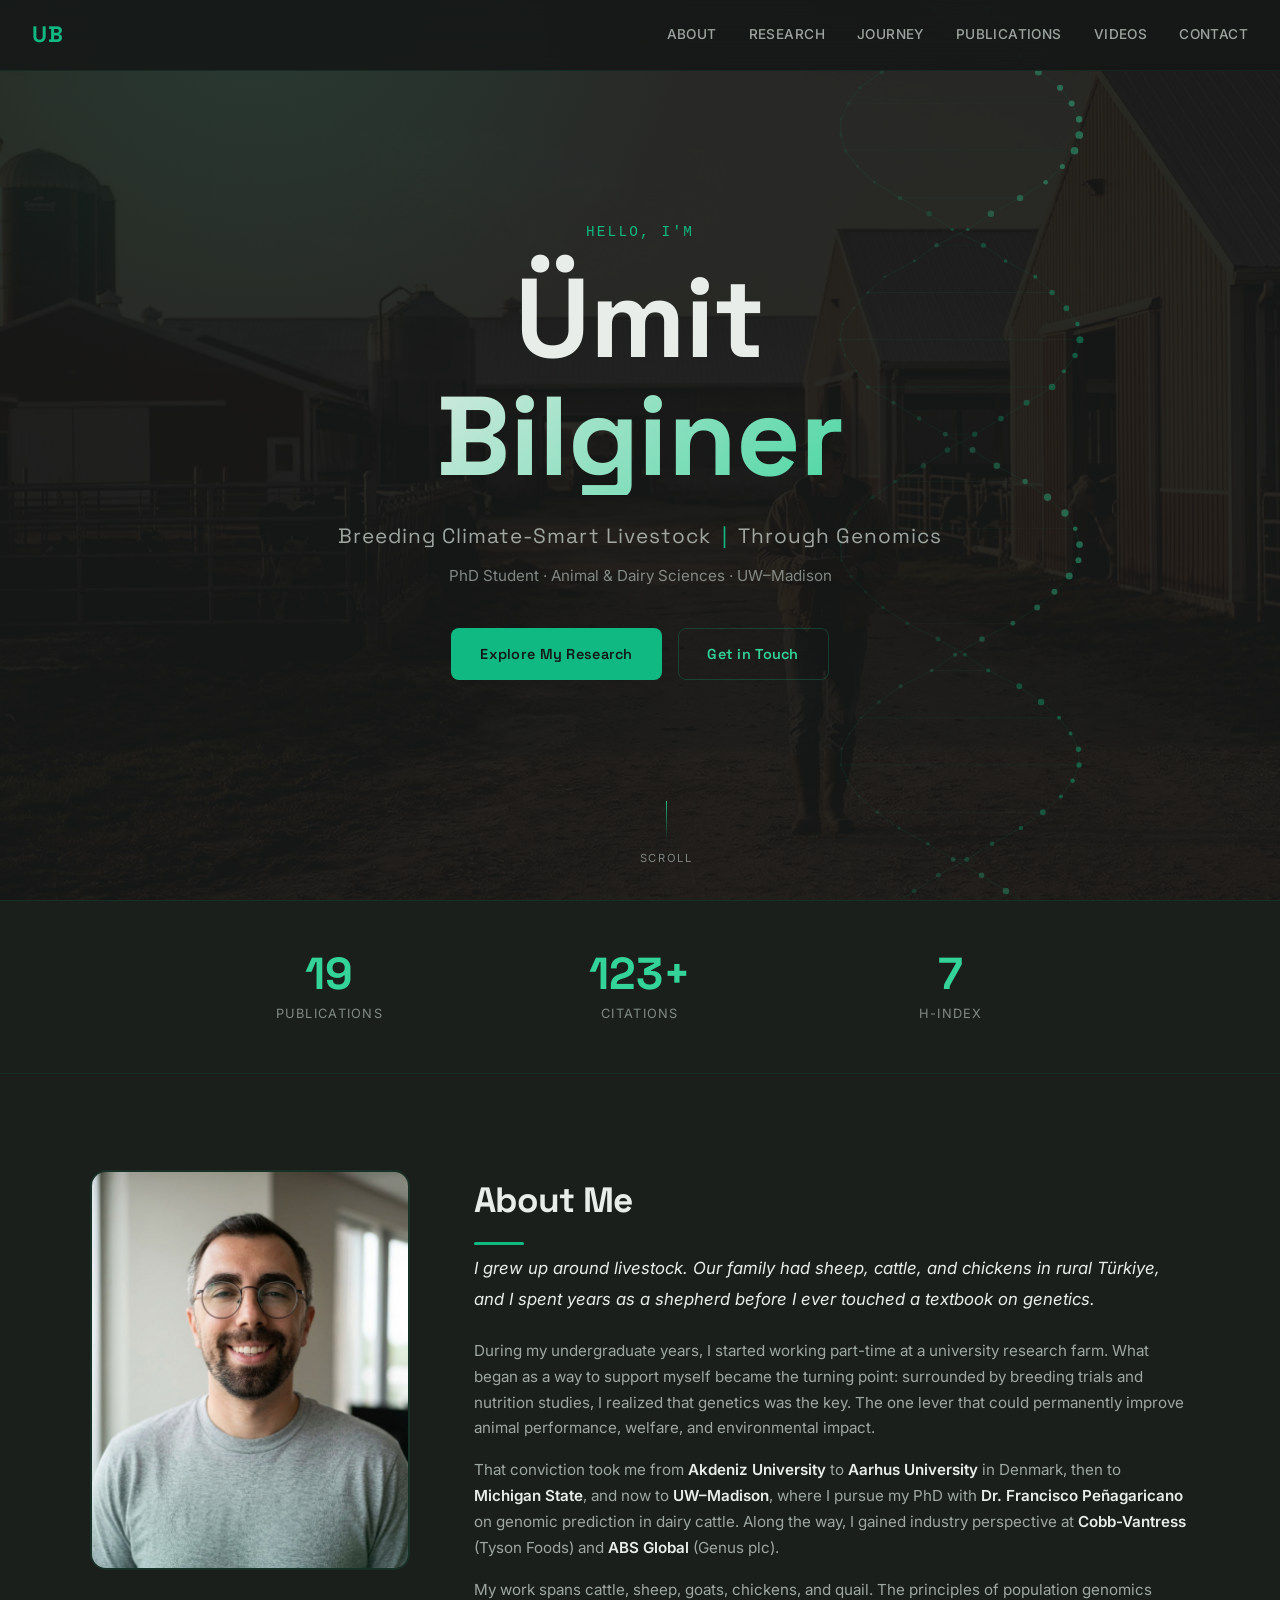
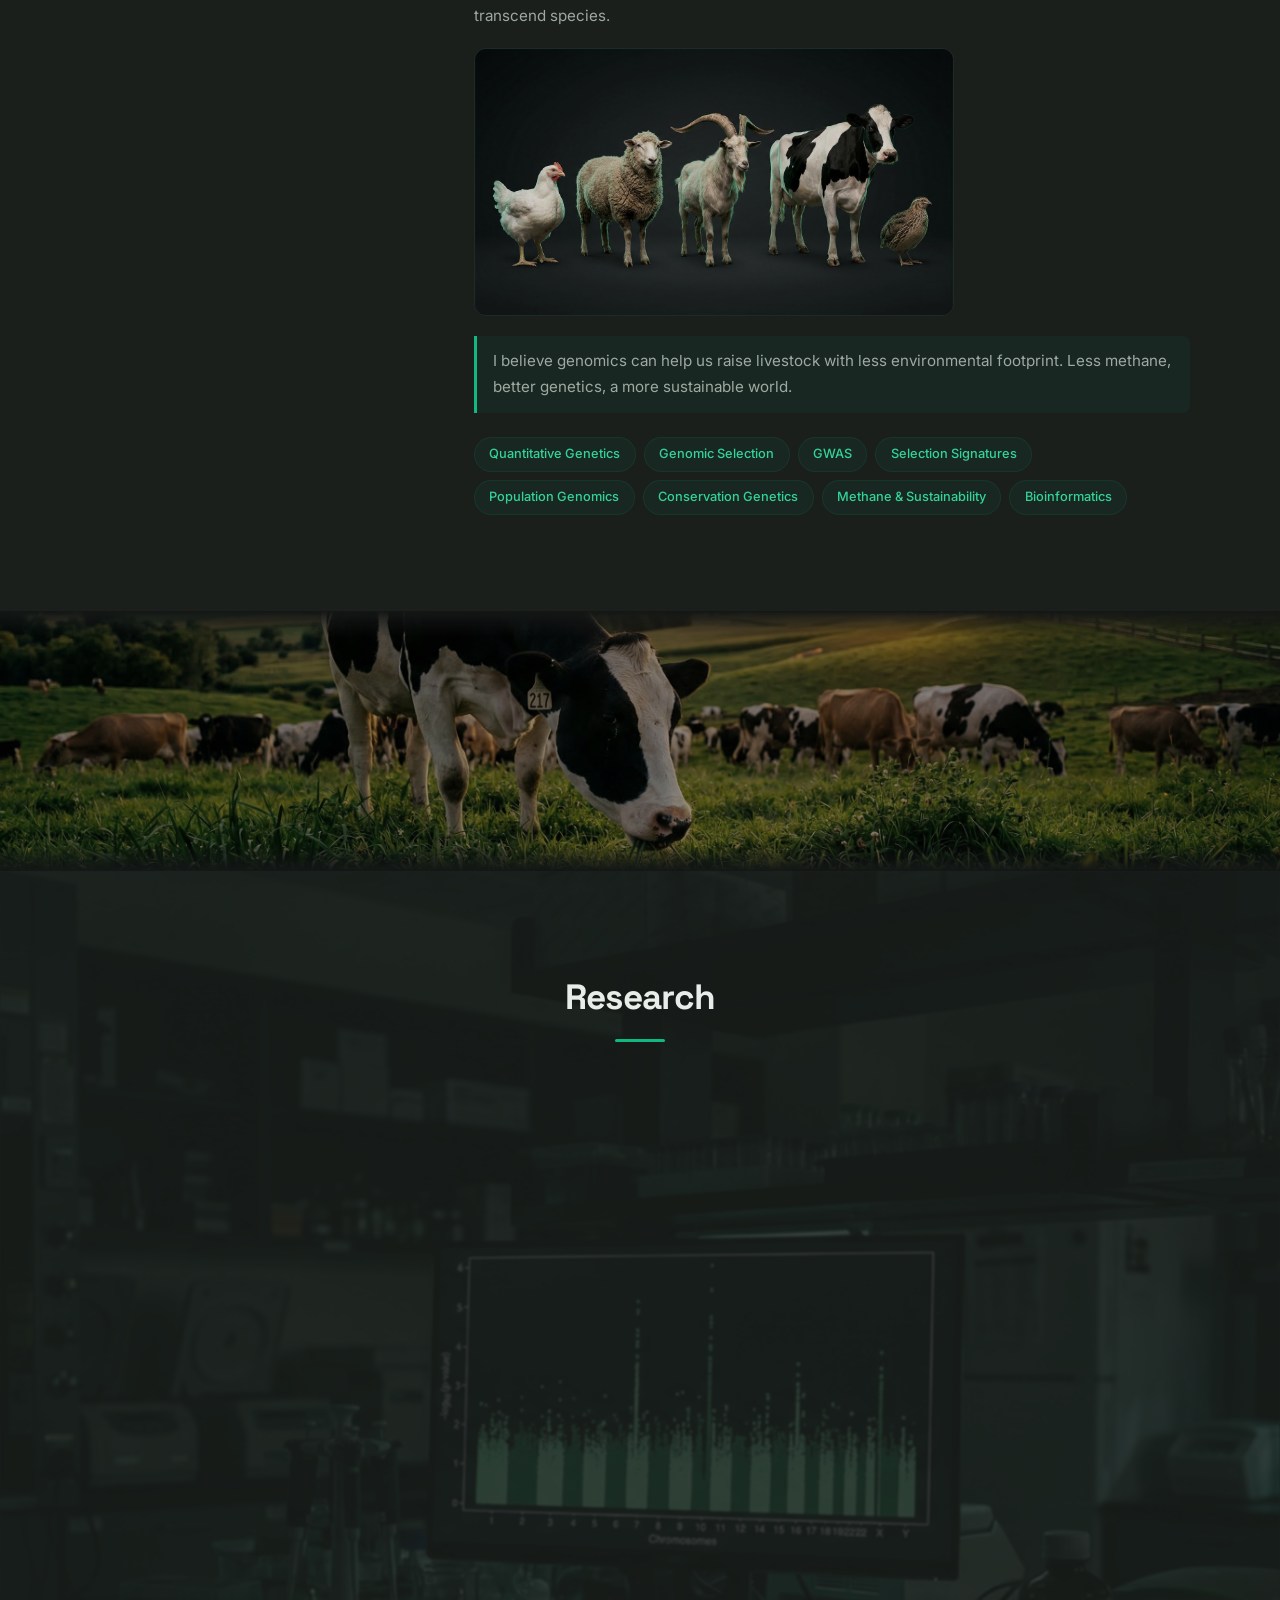
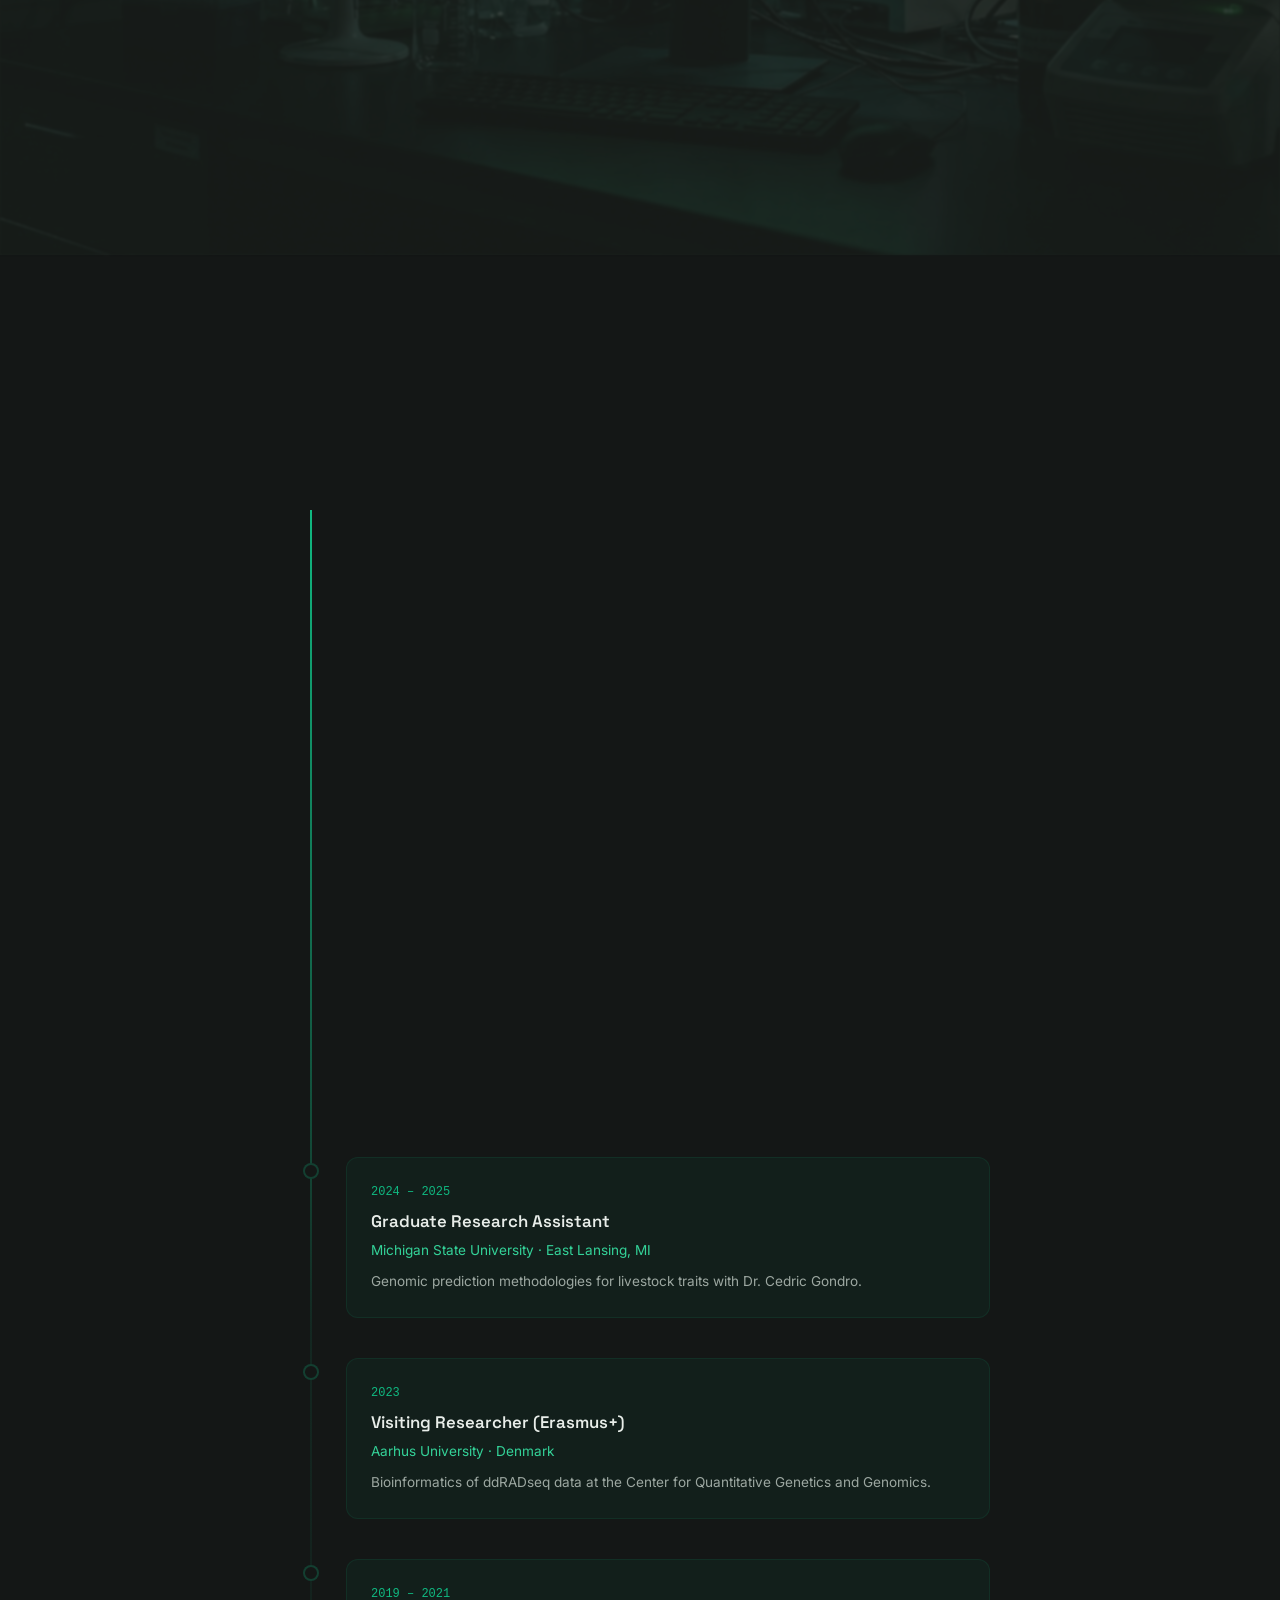
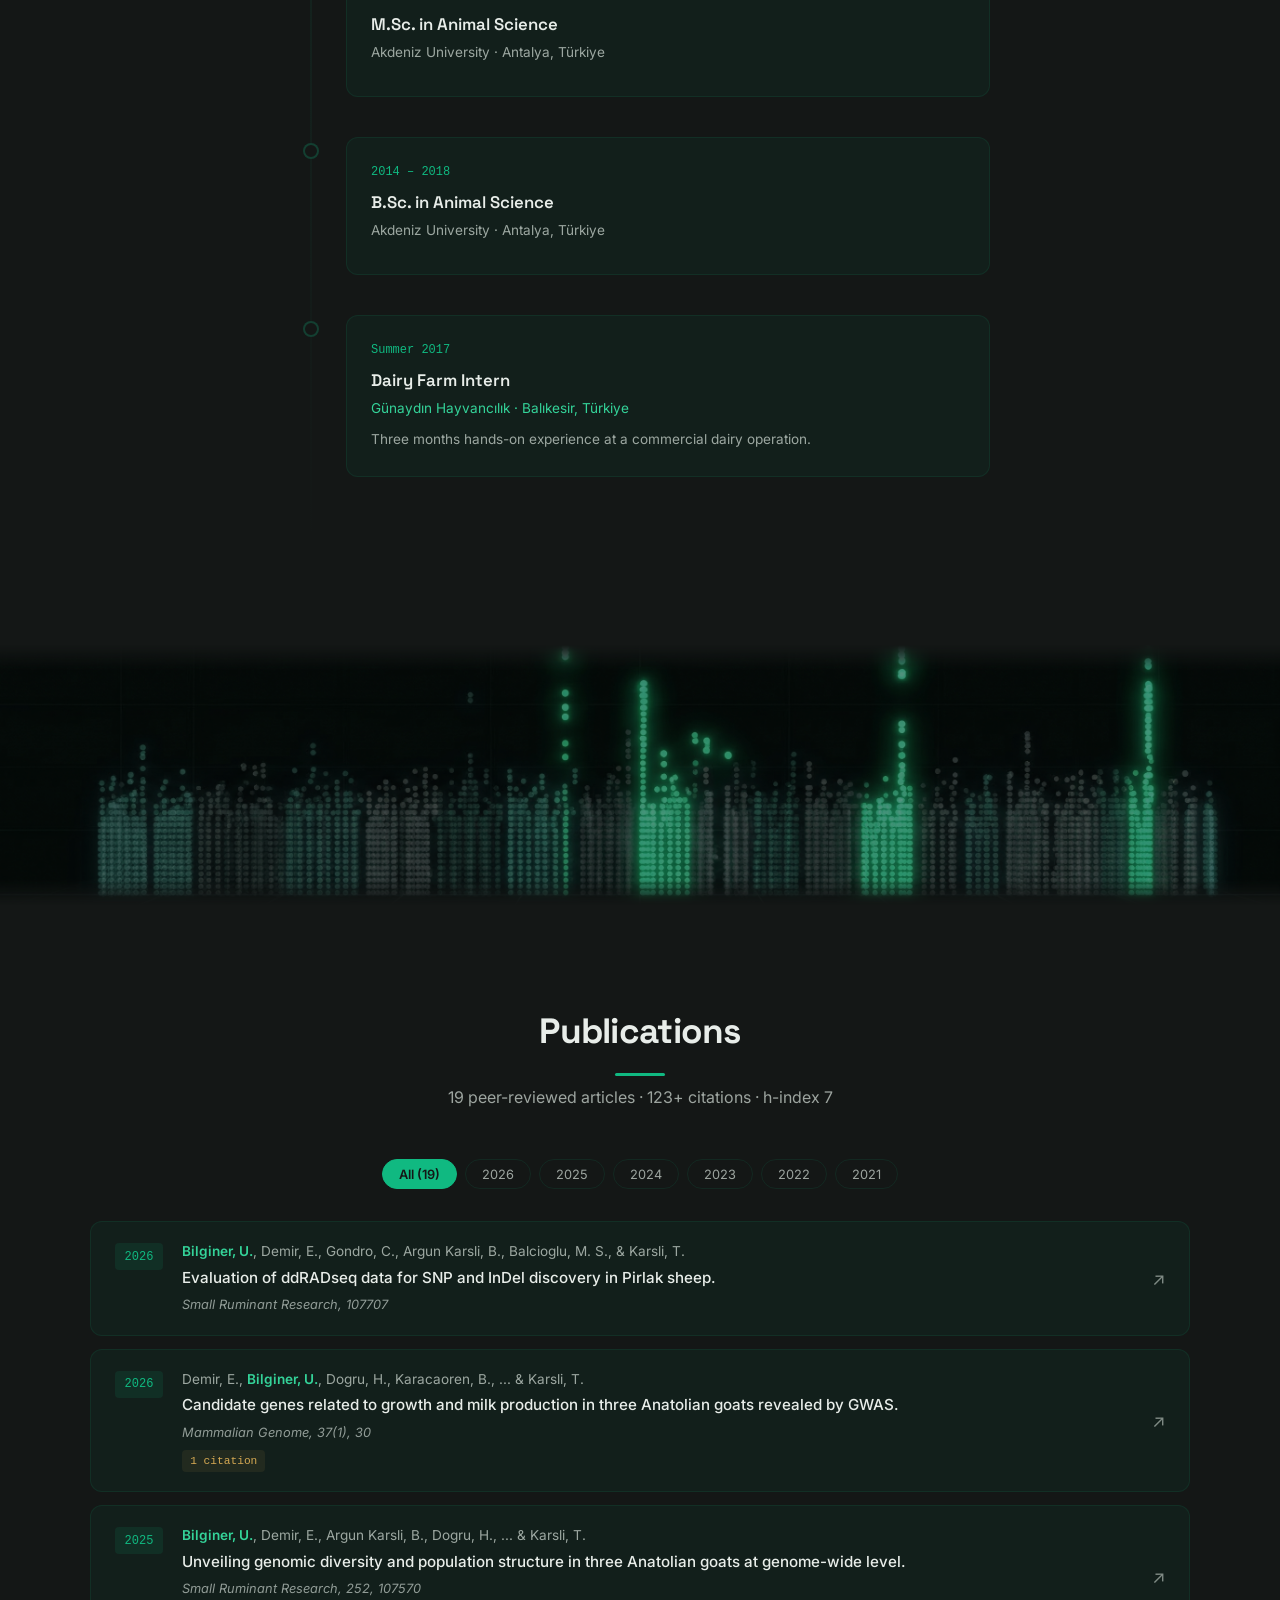
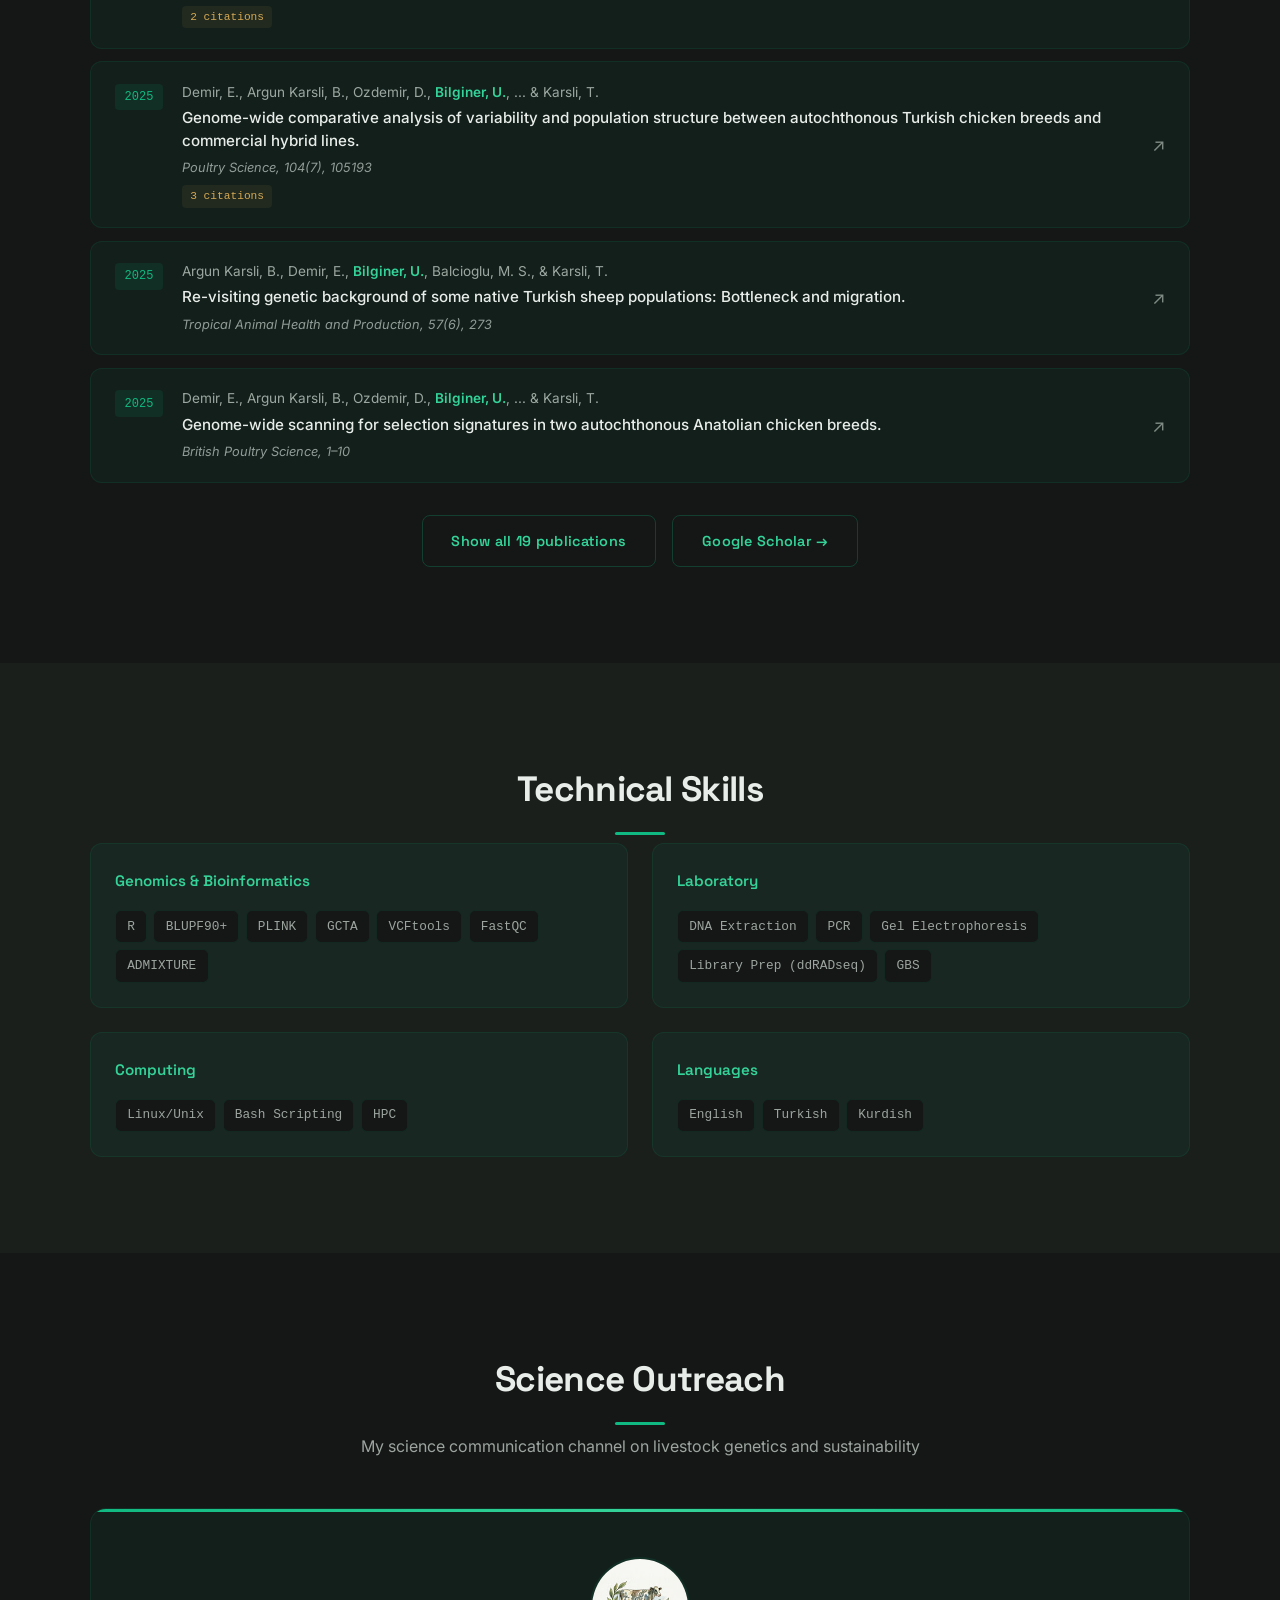
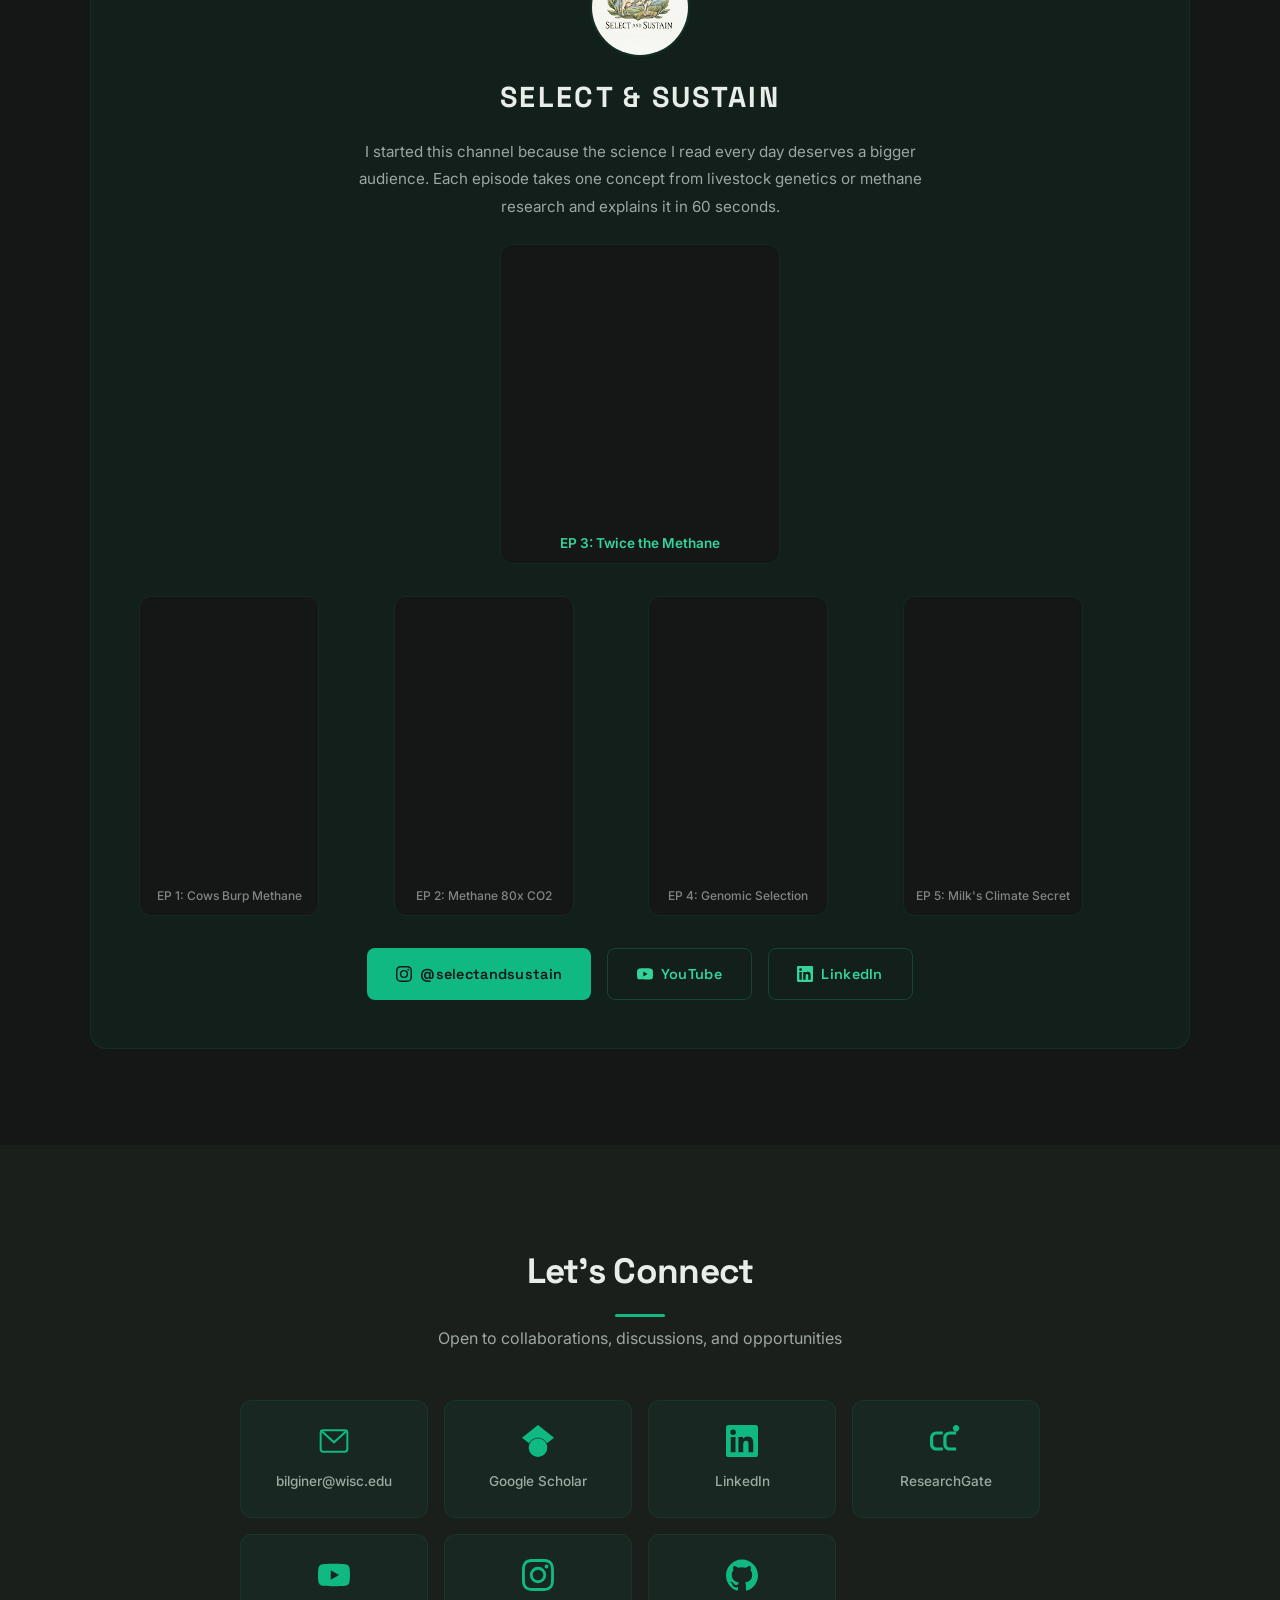
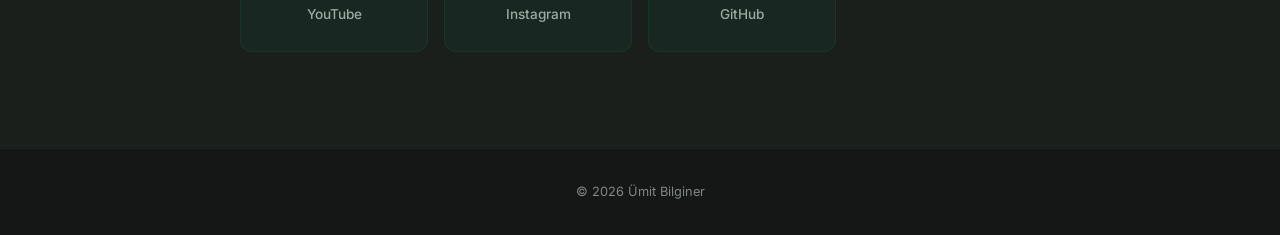
==== commit e94ede02: "Replace local videos with YouTube embeds (5 episodes)" ====
--- a/index.html
+++ b/index.html
@@ -549,27 +549,27 @@
         <!-- Featured Episode -->
         <div class="video-featured">
           <div class="video-slot video-slot-large">
-            <video src="assets/videos/video03_twice_the_methane.mp4" muted playsinline preload="metadata" onclick="this.paused ? this.play() : this.pause()"></video>
-            <div class="video-label">EP 3: Why Some Cows Produce Twice the Methane</div>
+            <iframe src="https://www.youtube.com/embed/GpOmy7ImSlo" title="EP 3: Why Some Cows Produce Twice the Methane" frameborder="0" allow="accelerometer; autoplay; clipboard-write; encrypted-media; gyroscope; picture-in-picture" allowfullscreen></iframe>
+            <div class="video-label">EP 3: Twice the Methane</div>
           </div>
         </div>
 
         <!-- More Episodes -->
         <div class="video-grid video-grid-4">
           <div class="video-slot">
-            <video src="assets/videos/video01_burp_not_fart.mp4" muted playsinline preload="metadata" onclick="this.paused ? this.play() : this.pause()"></video>
+            <iframe src="https://www.youtube.com/embed/V0yl0N9jJZE" title="EP 1: Cows Burp Methane" frameborder="0" allow="accelerometer; autoplay; clipboard-write; encrypted-media; gyroscope; picture-in-picture" allowfullscreen></iframe>
             <div class="video-label">EP 1: Cows Burp Methane</div>
           </div>
           <div class="video-slot">
-            <video src="assets/videos/video02_methane_80x_co2.mp4" muted playsinline preload="metadata" onclick="this.paused ? this.play() : this.pause()"></video>
+            <iframe src="https://www.youtube.com/embed/uCmMqqnutas" title="EP 2: Methane 80x CO2" frameborder="0" allow="accelerometer; autoplay; clipboard-write; encrypted-media; gyroscope; picture-in-picture" allowfullscreen></iframe>
             <div class="video-label">EP 2: Methane 80x CO2</div>
           </div>
           <div class="video-slot">
-            <video src="assets/videos/video04_v2_measuring_the_invisible.mp4" muted playsinline preload="metadata" onclick="this.paused ? this.play() : this.pause()"></video>
-            <div class="video-label">EP 4: Measuring the Invisible</div>
+            <iframe src="https://www.youtube.com/embed/T4bMO9374pc" title="EP 4: Genomic Selection" frameborder="0" allow="accelerometer; autoplay; clipboard-write; encrypted-media; gyroscope; picture-in-picture" allowfullscreen></iframe>
+            <div class="video-label">EP 4: Genomic Selection</div>
           </div>
           <div class="video-slot">
-            <video src="assets/videos/video05_milk_climate_secret.mp4" muted playsinline preload="metadata" onclick="this.paused ? this.play() : this.pause()"></video>
+            <iframe src="https://www.youtube.com/embed/q9bA-3g3gxA" title="EP 5: Milk's Climate Secret" frameborder="0" allow="accelerometer; autoplay; clipboard-write; encrypted-media; gyroscope; picture-in-picture" allowfullscreen></iframe>
             <div class="video-label">EP 5: Milk's Climate Secret</div>
           </div>
         </div>
--- a/css/style.css
+++ b/css/style.css
@@ -1399,32 +1399,9 @@
   grid-template-columns: repeat(5, 1fr);
 }
 
-/* ---------- VIDEO PLAY OVERLAY ---------- */
+/* ---------- VIDEO SLOT ---------- */
 .video-slot {
   position: relative;
-}
-
-.video-slot::after {
-  content: '';
-  position: absolute;
-  top: 50%;
-  left: 50%;
-  transform: translate(-50%, -50%);
-  width: 40px;
-  height: 40px;
-  background: rgba(0, 0, 0, 0.5);
-  border-radius: 50%;
-  background-image: url("data:image/svg+xml,%3Csvg xmlns='http://www.w3.org/2000/svg' viewBox='0 0 24 24' fill='white'%3E%3Cpolygon points='9,6 18,12 9,18'/%3E%3C/svg%3E");
-  background-repeat: no-repeat;
-  background-position: center;
-  background-size: 16px;
-  pointer-events: none;
-  transition: opacity 0.3s;
-  z-index: 2;
-}
-
-.video-slot:hover::after {
-  opacity: 0.8;
 }
 
 /* ---------- PUB JOURNAL CONTRAST FIX ---------- */
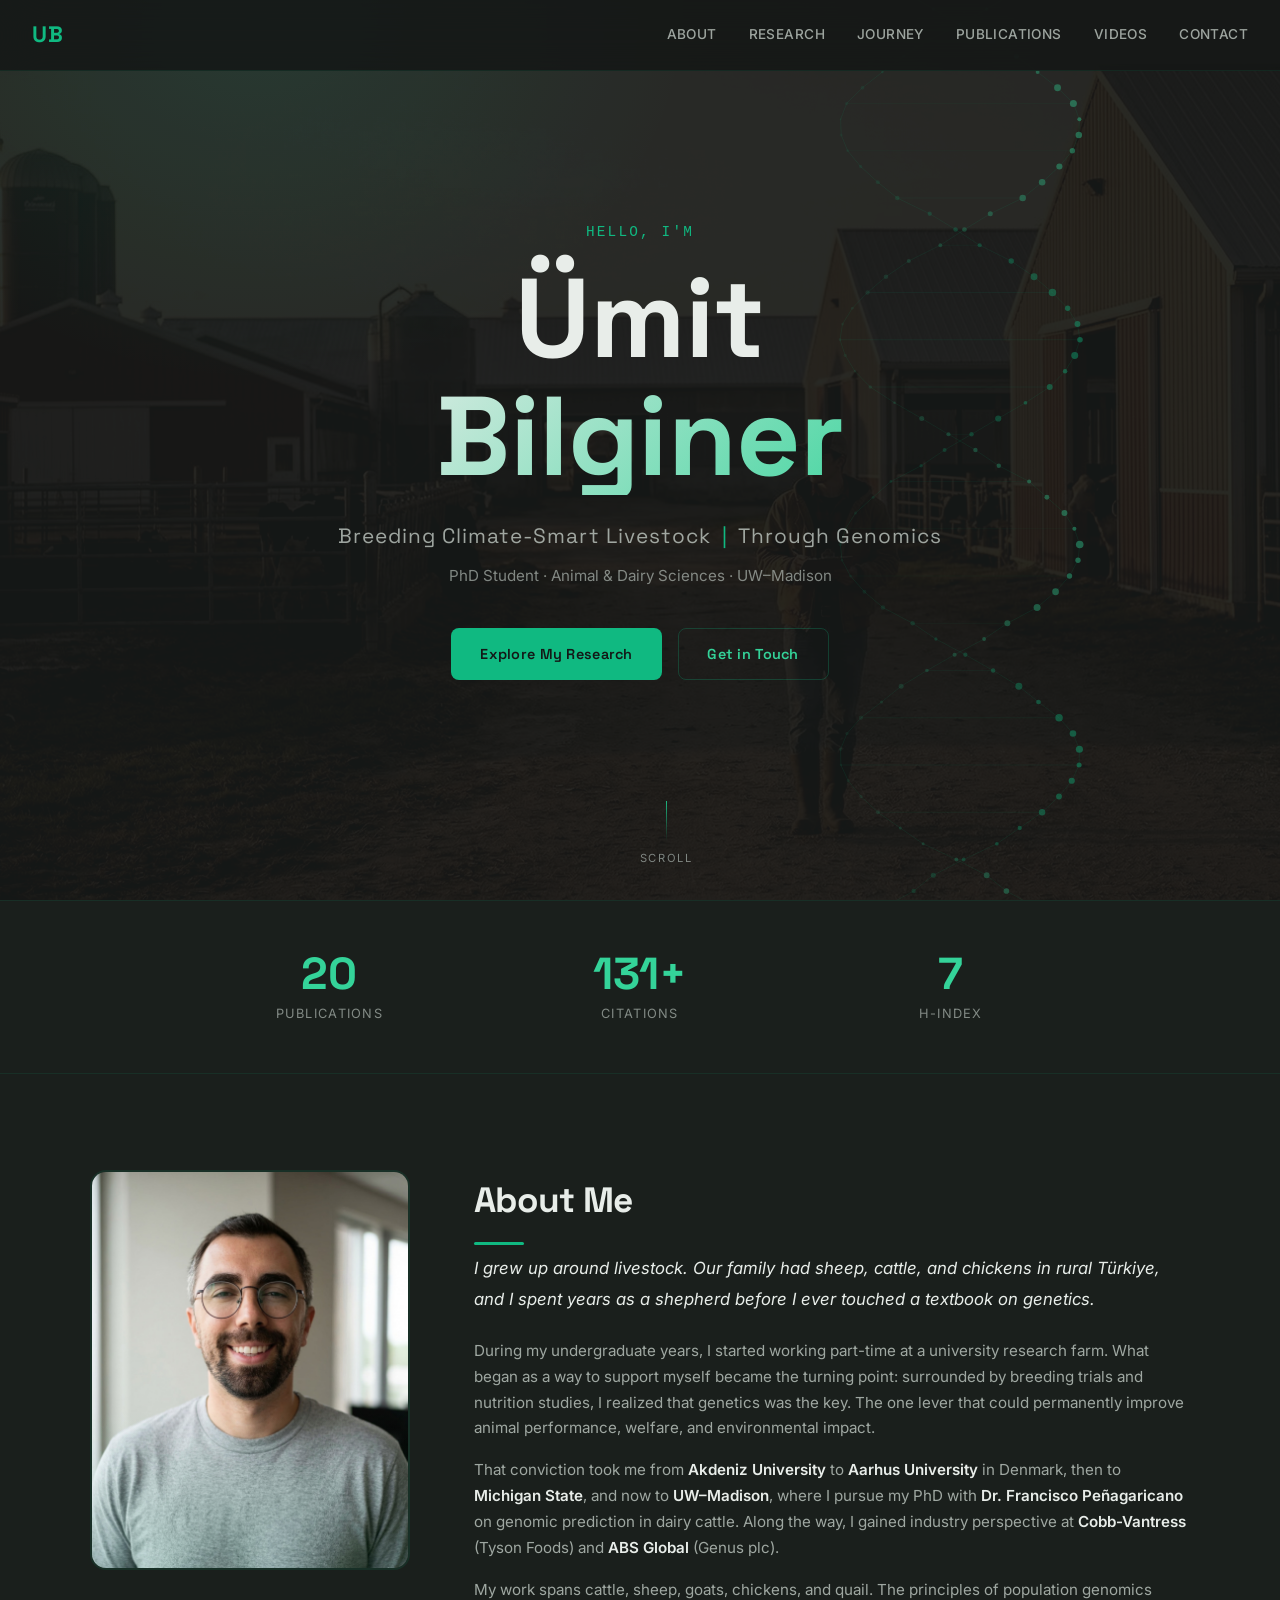
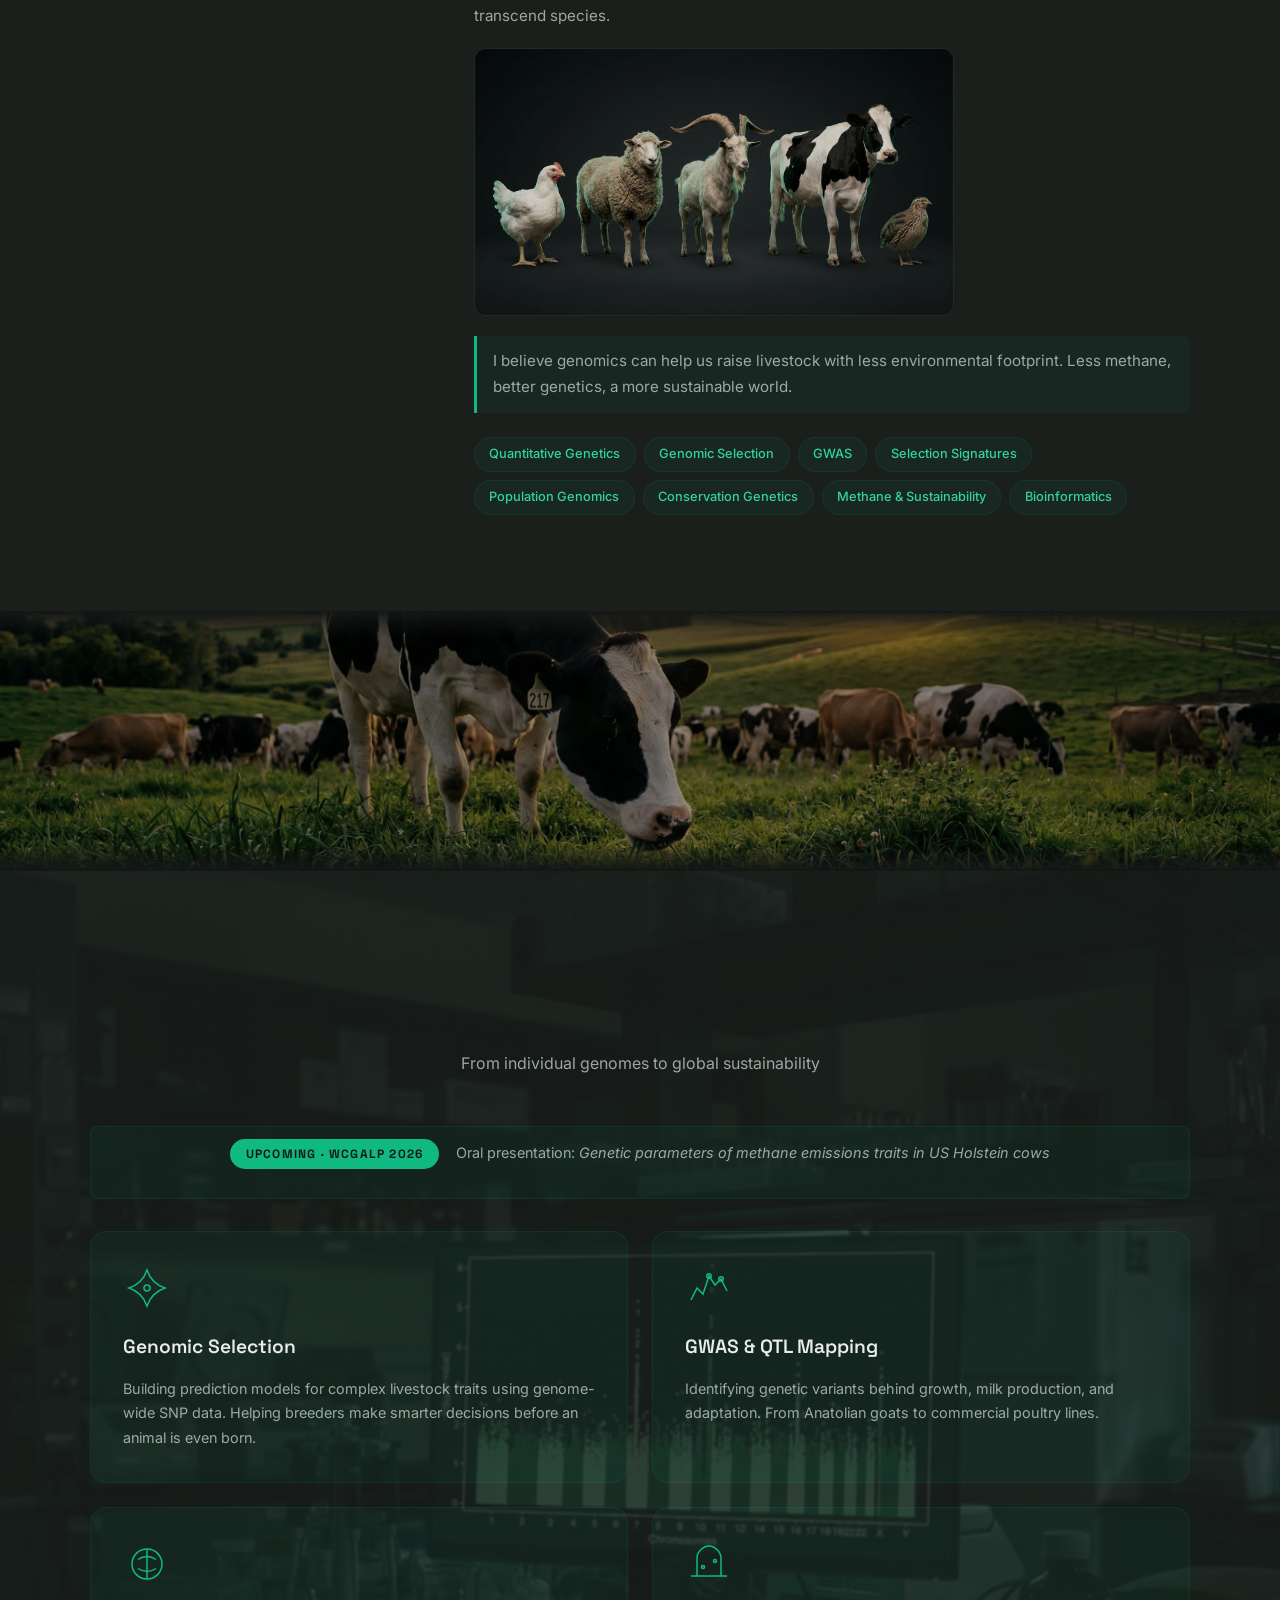
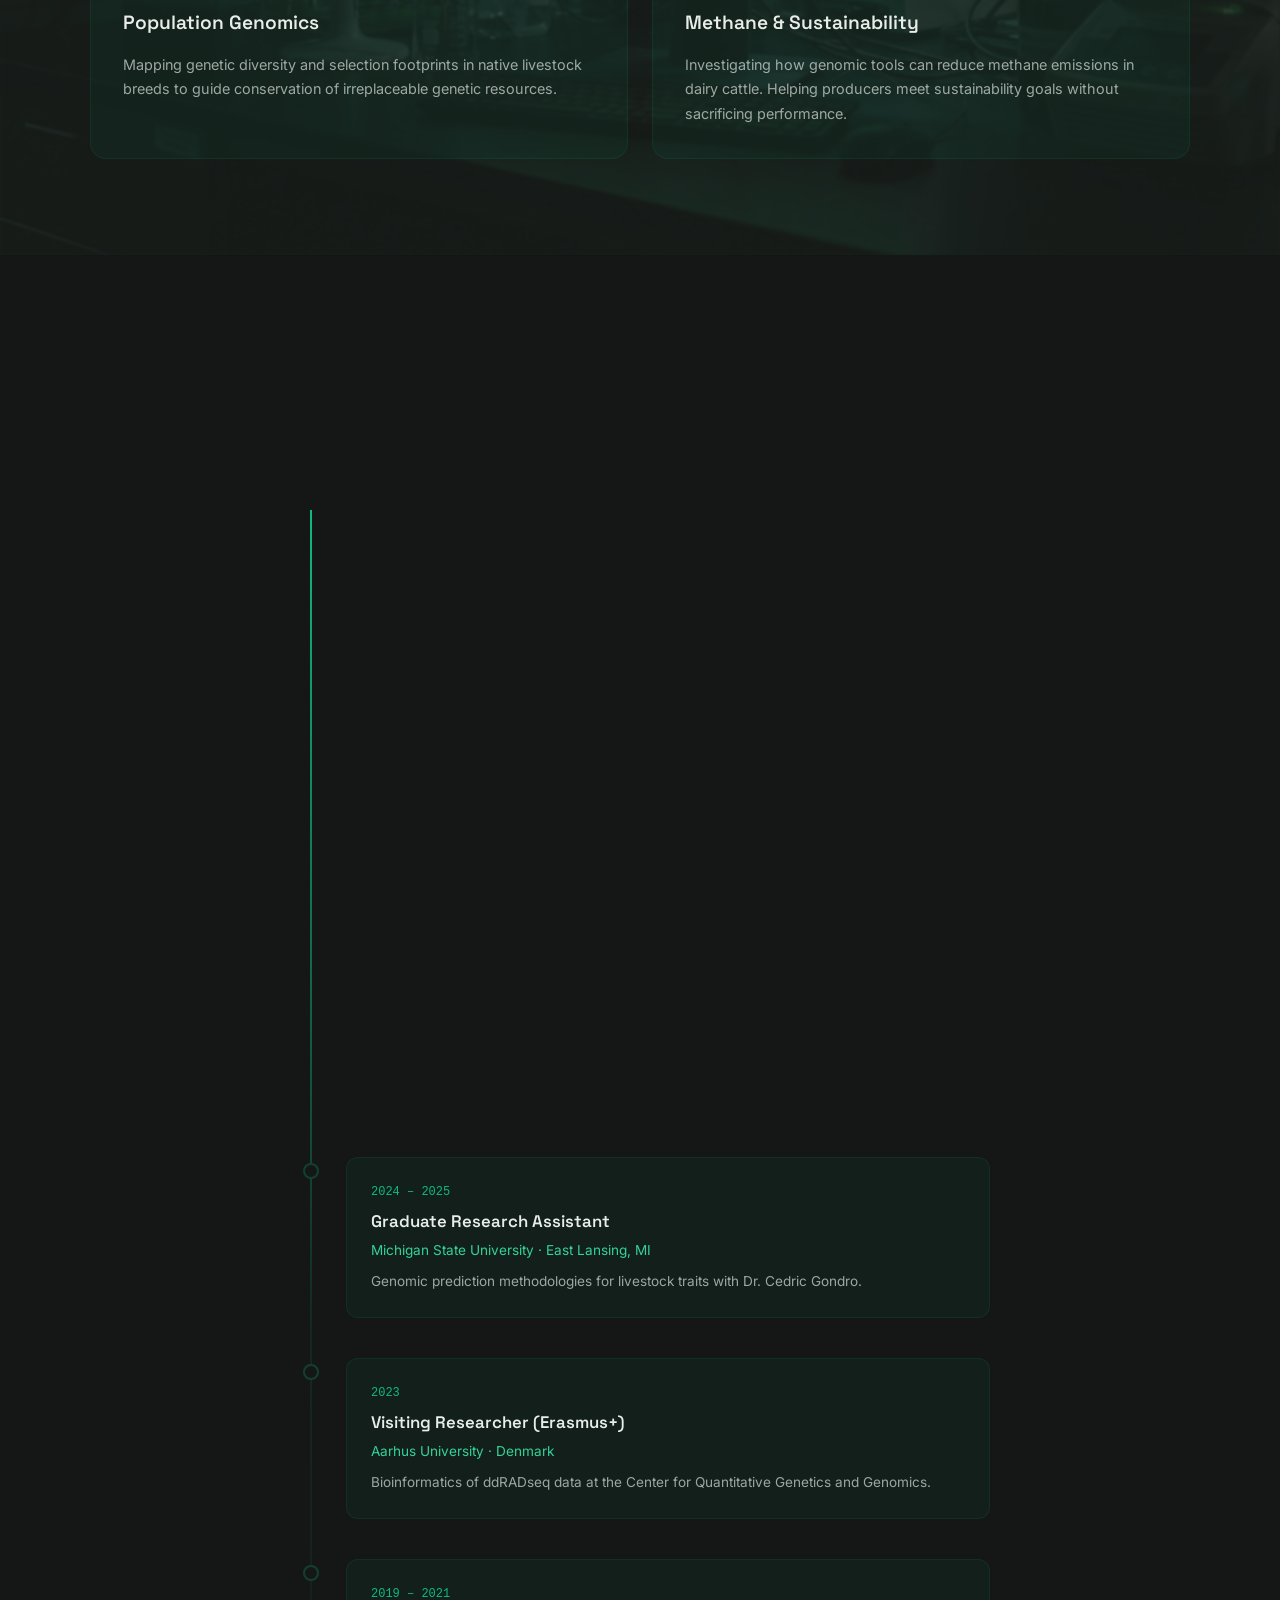
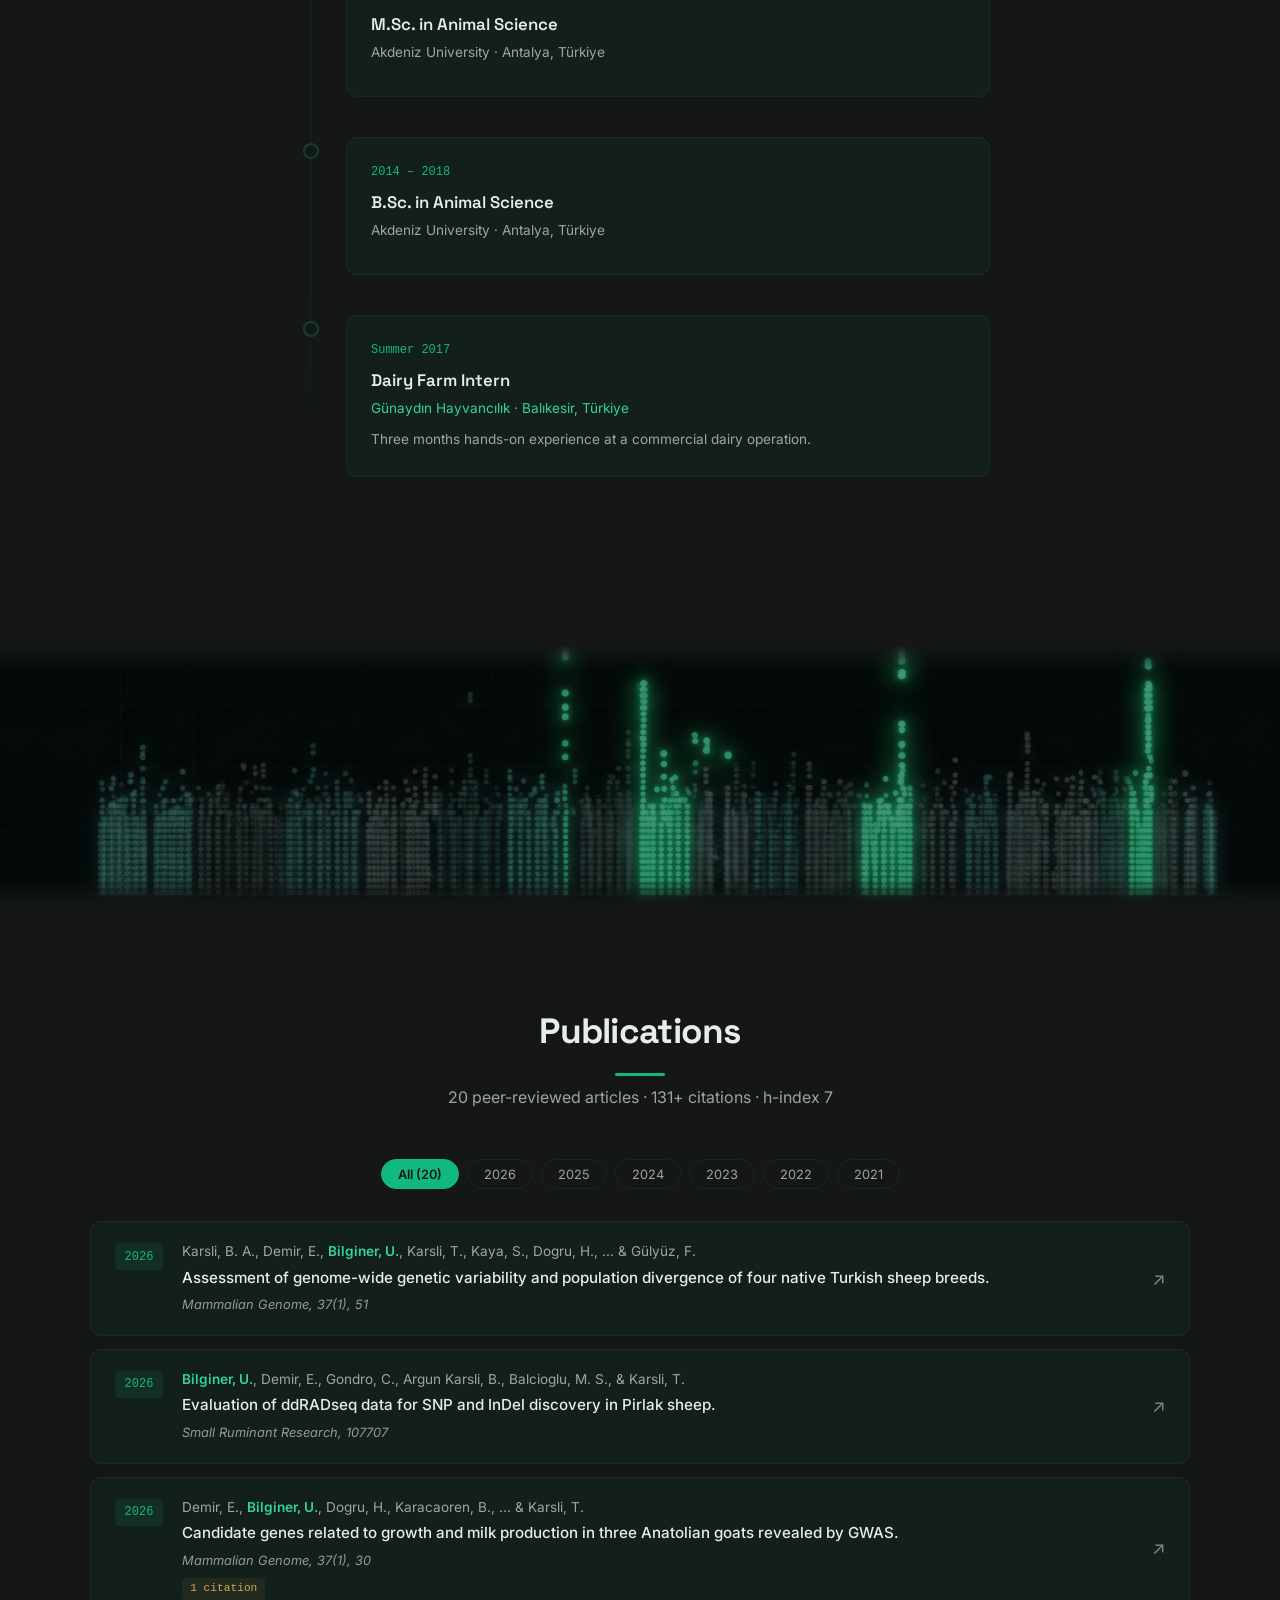
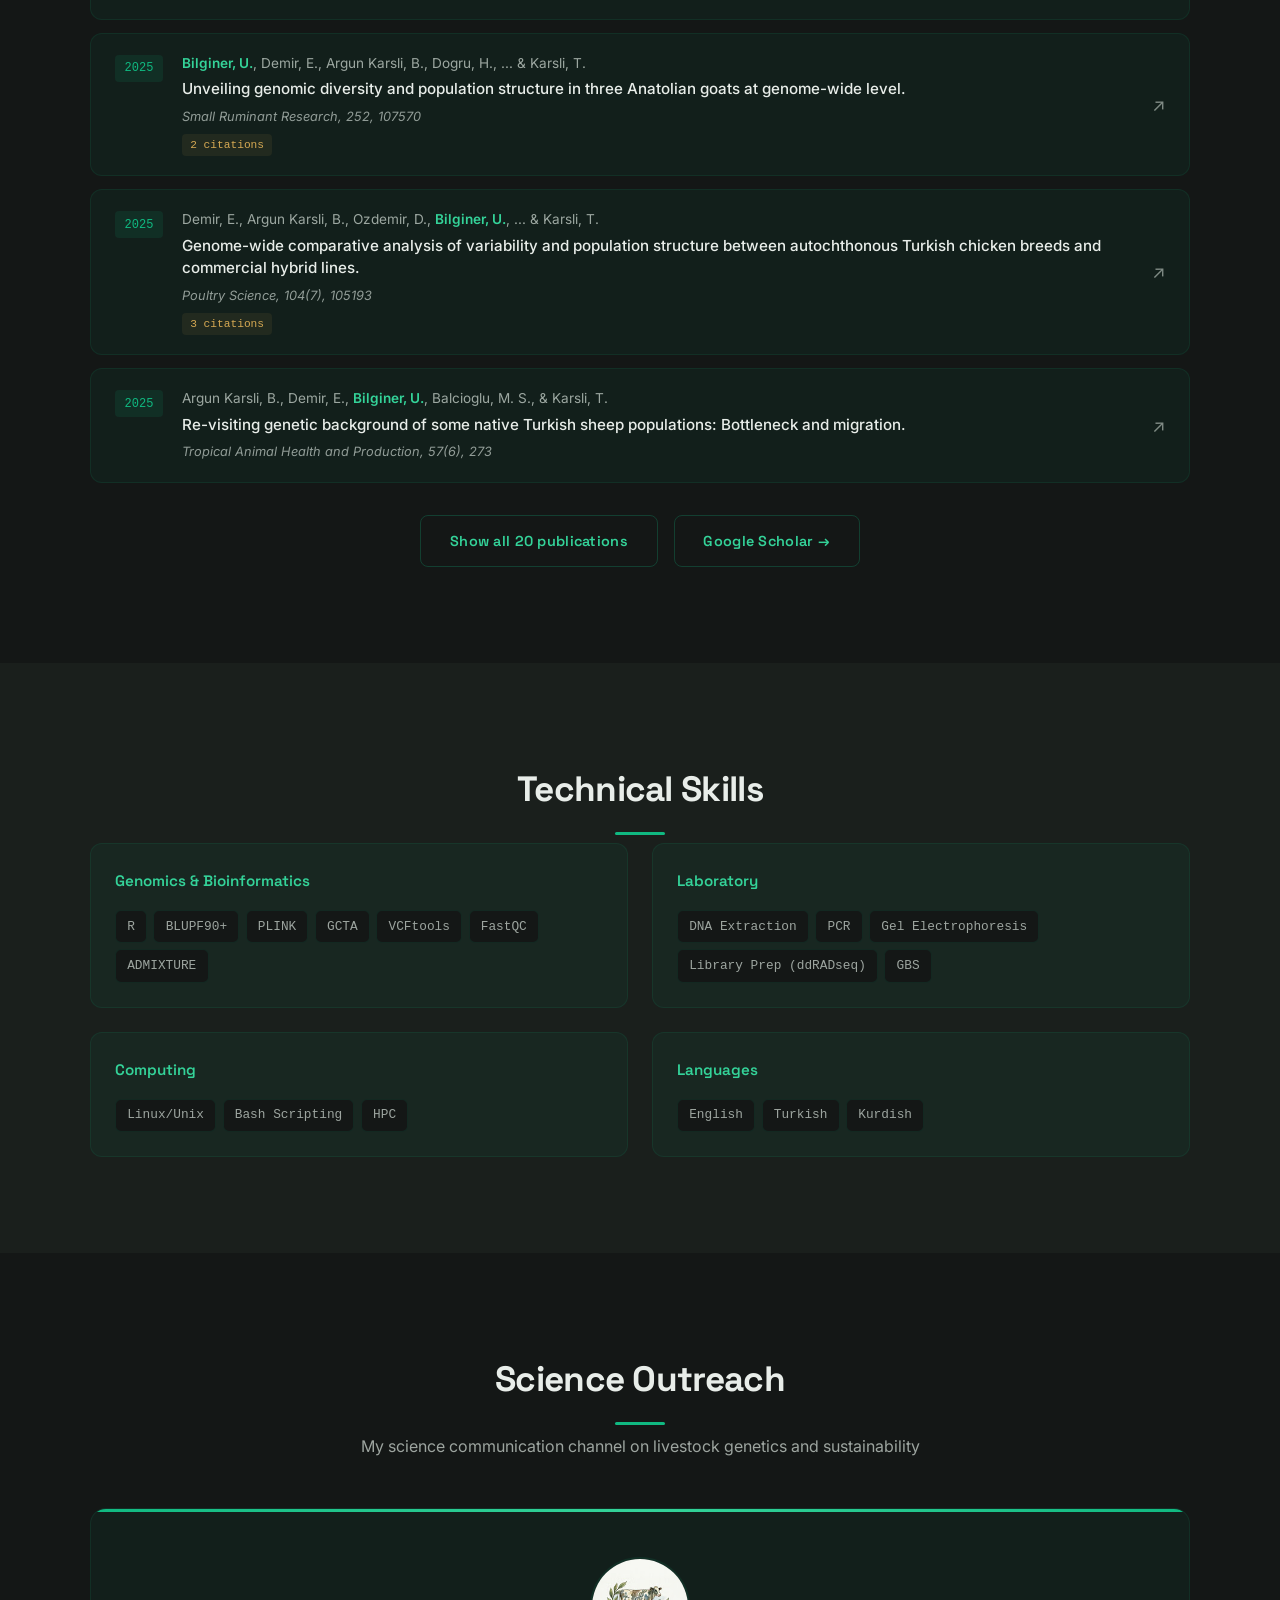
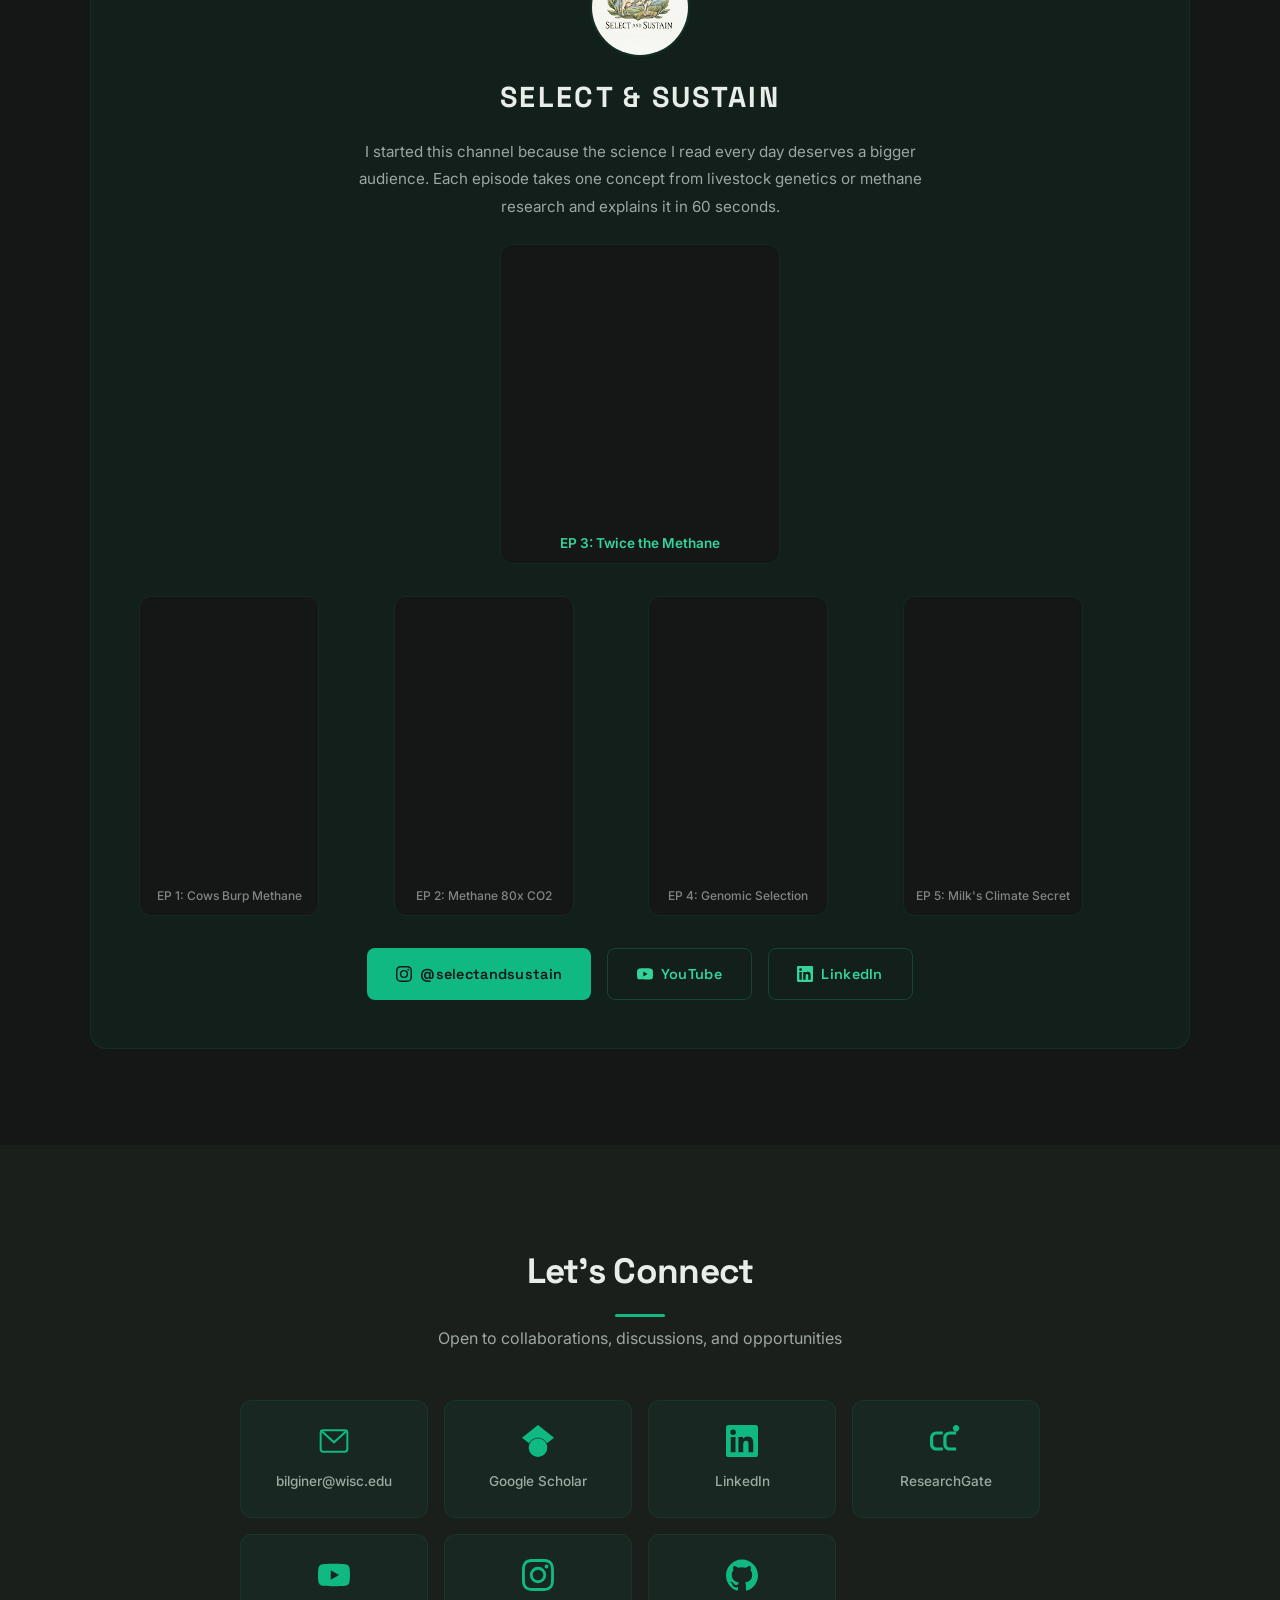
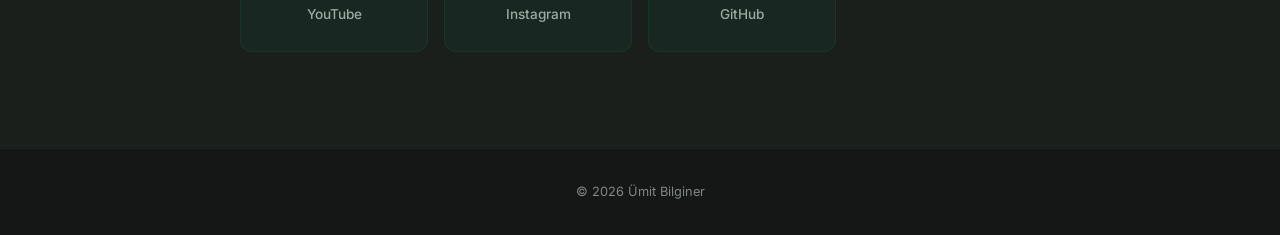
==== commit 49435a0f: "Fix publication links and add new 2026 Mammalian Genome paper - Correct 18 broken DOI/URL links that" ====
--- a/index.html
+++ b/index.html
@@ -5,13 +5,13 @@
   <meta name="viewport" content="width=device-width, initial-scale=1.0">
   <title>&Uuml;mit Bilginer | Animal Geneticist</title>
   <meta name="google-site-verification" content="Tn6y78t5KicGuXKqPx3C9cRecqQwGbIEsZiwnHvBQXw">
-  <meta name="description" content="Umit Bilginer - PhD Student in Animal and Dairy Sciences at University of Wisconsin-Madison. Research on quantitative genetics, genomic selection, GWAS, methane emissions in dairy cattle. 19 publications, h-index 7.">
+  <meta name="description" content="Umit Bilginer - PhD Student in Animal and Dairy Sciences at University of Wisconsin-Madison. Research on quantitative genetics, genomic selection, GWAS, methane emissions in dairy cattle. 20 publications, h-index 7.">
   <meta name="keywords" content="Umit Bilginer, Ümit Bilginer, animal geneticist, PhD student, UW-Madison, genomic selection, GWAS, methane emissions, dairy cattle, quantitative genetics, livestock genomics, Select and Sustain">
   <meta name="author" content="Ümit Bilginer">
   <link rel="canonical" href="https://umitbilginer.github.io/">
   <!-- Open Graph -->
   <meta property="og:title" content="&Uuml;mit Bilginer | Animal Geneticist">
-  <meta property="og:description" content="PhD Student at UW-Madison. Genomic selection, GWAS, and methane emissions in livestock. 19 publications, h-index 7.">
+  <meta property="og:description" content="PhD Student at UW-Madison. Genomic selection, GWAS, and methane emissions in livestock. 20 publications, h-index 7.">
   <meta property="og:image" content="https://umitbilginer.github.io/assets/og-preview.png">
   <meta property="og:url" content="https://umitbilginer.github.io/">
   <meta property="og:type" content="website">
@@ -68,11 +68,11 @@
   <section id="stats">
     <div class="stats-grid stats-3">
       <div class="stat-item">
-        <span class="stat-number" data-target="19">0</span>
+        <span class="stat-number" data-target="20">0</span>
         <span class="stat-label">Publications</span>
       </div>
       <div class="stat-item">
-        <span class="stat-number" data-target="123" data-suffix="+">0</span>
+        <span class="stat-number" data-target="131" data-suffix="+">0</span>
         <span class="stat-label">Citations</span>
       </div>
       <div class="stat-item">
@@ -273,10 +273,10 @@
   <section id="publications" class="section">
     <div class="section-container">
       <h2 class="section-title center reveal-up">Publications</h2>
-      <p class="section-subtitle reveal-up">19 peer-reviewed articles &middot; 123+ citations &middot; h-index 7</p>
+      <p class="section-subtitle reveal-up">20 peer-reviewed articles &middot; 131+ citations &middot; h-index 7</p>
 
       <div class="pub-filters reveal-up">
-        <button class="pub-filter active" data-filter="all">All (19)</button>
+        <button class="pub-filter active" data-filter="all">All (20)</button>
         <button class="pub-filter" data-filter="2026">2026</button>
         <button class="pub-filter" data-filter="2025">2025</button>
         <button class="pub-filter" data-filter="2024">2024</button>
@@ -287,7 +287,17 @@
 
       <div class="pub-list">
 
-        <a class="pub-card reveal-up" data-year="2026" href="https://doi.org/10.1016/j.smallrumres.2026.107707" target="_blank" rel="noopener">
+        <a class="pub-card reveal-up" data-year="2026" href="https://link.springer.com/article/10.1007/s00335-026-10213-8" target="_blank" rel="noopener">
+          <div class="pub-year-badge">2026</div>
+          <div class="pub-info">
+            <h4>Karsli, B. A., Demir, E., <strong>Bilginer, U.</strong>, Karsli, T., Kaya, S., Dogru, H., ... &amp; G&uuml;ly&uuml;z, F.</h4>
+            <p class="pub-title">Assessment of genome-wide genetic variability and population divergence of four native Turkish sheep breeds.</p>
+            <p class="pub-journal">Mammalian Genome, 37(1), 51</p>
+          </div>
+          <span class="pub-link-icon">&nearr;</span>
+        </a>
+
+        <a class="pub-card reveal-up" data-year="2026" href="https://www.sciencedirect.com/science/article/pii/S0921448826000076" target="_blank" rel="noopener">
           <div class="pub-year-badge">2026</div>
           <div class="pub-info">
             <h4><strong>Bilginer, U.</strong>, Demir, E., Gondro, C., Argun Karsli, B., Balcioglu, M. S., &amp; Karsli, T.</h4>
@@ -297,7 +307,7 @@
           <span class="pub-link-icon">&nearr;</span>
         </a>
 
-        <a class="pub-card reveal-up" data-year="2026" href="https://doi.org/10.1007/s00335-025-10108-0" target="_blank" rel="noopener">
+        <a class="pub-card reveal-up" data-year="2026" href="https://link.springer.com/article/10.1007/s00335-026-10203-w" target="_blank" rel="noopener">
           <div class="pub-year-badge">2026</div>
           <div class="pub-info">
             <h4>Demir, E., <strong>Bilginer, U.</strong>, Dogru, H., Karacaoren, B., ... &amp; Karsli, T.</h4>
@@ -308,7 +318,7 @@
           <span class="pub-link-icon">&nearr;</span>
         </a>
 
-        <a class="pub-card reveal-up" data-year="2025" href="https://doi.org/10.1016/j.smallrumres.2024.107570" target="_blank" rel="noopener">
+        <a class="pub-card reveal-up" data-year="2025" href="https://www.sciencedirect.com/science/article/pii/S0921448825001439" target="_blank" rel="noopener">
           <div class="pub-year-badge">2025</div>
           <div class="pub-info">
             <h4><strong>Bilginer, U.</strong>, Demir, E., Argun Karsli, B., Dogru, H., ... &amp; Karsli, T.</h4>
@@ -319,7 +329,7 @@
           <span class="pub-link-icon">&nearr;</span>
         </a>
 
-        <a class="pub-card reveal-up" data-year="2025" href="https://doi.org/10.1016/j.psj.2025.105193" target="_blank" rel="noopener">
+        <a class="pub-card reveal-up" data-year="2025" href="https://www.sciencedirect.com/science/article/pii/S0032579125004353" target="_blank" rel="noopener">
           <div class="pub-year-badge">2025</div>
           <div class="pub-info">
             <h4>Demir, E., Argun Karsli, B., Ozdemir, D., <strong>Bilginer, U.</strong>, ... &amp; Karsli, T.</h4>
@@ -330,7 +340,7 @@
           <span class="pub-link-icon">&nearr;</span>
         </a>
 
-        <a class="pub-card reveal-up" data-year="2025" href="https://doi.org/10.1007/s11250-025-04456-3" target="_blank" rel="noopener">
+        <a class="pub-card reveal-up" data-year="2025" href="https://link.springer.com/article/10.1007/s11250-025-04520-6" target="_blank" rel="noopener">
           <div class="pub-year-badge">2025</div>
           <div class="pub-info">
             <h4>Argun Karsli, B., Demir, E., <strong>Bilginer, U.</strong>, Balcioglu, M. S., &amp; Karsli, T.</h4>
@@ -340,7 +350,7 @@
           <span class="pub-link-icon">&nearr;</span>
         </a>
 
-        <a class="pub-card reveal-up" data-year="2025" href="https://doi.org/10.1080/00071668.2025.2450000" target="_blank" rel="noopener">
+        <a class="pub-card reveal-up" data-year="2025" href="https://www.tandfonline.com/doi/abs/10.1080/00071668.2025.2528239" target="_blank" rel="noopener">
           <div class="pub-year-badge">2025</div>
           <div class="pub-info">
             <h4>Demir, E., Argun Karsli, B., Ozdemir, D., <strong>Bilginer, U.</strong>, ... &amp; Karsli, T.</h4>
@@ -350,7 +360,7 @@
           <span class="pub-link-icon">&nearr;</span>
         </a>
 
-        <a class="pub-card reveal-up" data-year="2025" href="https://doi.org/10.29185/hayam.1462012" target="_blank" rel="noopener">
+        <a class="pub-card reveal-up" data-year="2025" href="https://dergipark.org.tr/en/pub/hayuretim/article/1607156" target="_blank" rel="noopener">
           <div class="pub-year-badge">2025</div>
           <div class="pub-info">
             <h4>Karakose, H., Demir, E., <strong>Bilginer, U.</strong>, Atmaca, V., ... &amp; Karsli, T.</h4>
@@ -360,7 +370,7 @@
           <span class="pub-link-icon">&nearr;</span>
         </a>
 
-        <a class="pub-card reveal-up" data-year="2024" href="https://doi.org/10.1038/s41598-024-71565-y" target="_blank" rel="noopener">
+        <a class="pub-card reveal-up" data-year="2024" href="https://www.nature.com/articles/s41598-024-71617-7" target="_blank" rel="noopener">
           <div class="pub-year-badge">2024</div>
           <div class="pub-info">
             <h4>Argun Karsli, B., Demir, E., <strong>Bilginer, U.</strong>, Dogru, H., Karsli, T., &amp; Kaya, S.</h4>
@@ -371,7 +381,7 @@
           <span class="pub-link-icon">&nearr;</span>
         </a>
 
-        <a class="pub-card reveal-up" data-year="2024" href="https://doi.org/10.29133/yyutbd.1419000" target="_blank" rel="noopener">
+        <a class="pub-card reveal-up" data-year="2024" href="https://dergipark.org.tr/en/pub/yyutbd/article/1482723?issue_id=88505" target="_blank" rel="noopener">
           <div class="pub-year-badge">2024</div>
           <div class="pub-info">
             <h4>Uzel, S. O., Karsli, B. A., <strong>Bilginer, U.</strong>, Demir, E., &amp; Karsli, T.</h4>
@@ -390,7 +400,7 @@
           </div>
         </div>
 
-        <a class="pub-card reveal-up" data-year="2023" href="https://doi.org/10.1111/age.13379" target="_blank" rel="noopener">
+        <a class="pub-card reveal-up" data-year="2023" href="https://onlinelibrary.wiley.com/doi/full/10.1111/age.13361" target="_blank" rel="noopener">
           <div class="pub-year-badge">2023</div>
           <div class="pub-info">
             <h4>Demir, E., Moravcikova, N., Kaya, S., Kasarda, R., <strong>Bilginer, U.</strong>, ... &amp; Karsli, T.</h4>
@@ -401,7 +411,7 @@
           <span class="pub-link-icon">&nearr;</span>
         </a>
 
-        <a class="pub-card reveal-up" data-year="2023" href="https://doi.org/10.1080/10495398.2023.2196541" target="_blank" rel="noopener">
+        <a class="pub-card reveal-up" data-year="2023" href="https://www.tandfonline.com/doi/abs/10.1080/10495398.2023.2235600" target="_blank" rel="noopener">
           <div class="pub-year-badge">2023</div>
           <div class="pub-info">
             <h4>Demir, E., Moravcikova, N., Kaya, S., Kasarda, R., Dogru, H., <strong>Bilginer, U.</strong>, ... &amp; Karsli, T.</h4>
@@ -412,7 +422,7 @@
           <span class="pub-link-icon">&nearr;</span>
         </a>
 
-        <a class="pub-card reveal-up" data-year="2023" href="https://doi.org/10.5194/aab-66-31-2023" target="_blank" rel="noopener">
+        <a class="pub-card reveal-up" data-year="2023" href="https://aab.copernicus.org/articles/66/31/2023/aab-66-31-2023.html" target="_blank" rel="noopener">
           <div class="pub-year-badge">2023</div>
           <div class="pub-info">
             <h4>Demir, E., Moravcikova, N., Argun Karsli, B., ... <strong>Bilginer, U.</strong>, &amp; Karsli, T.</h4>
@@ -423,7 +433,7 @@
           <span class="pub-link-icon">&nearr;</span>
         </a>
 
-        <a class="pub-card reveal-up" data-year="2023" href="https://doi.org/10.46897/livestockstudies.1369250" target="_blank" rel="noopener">
+        <a class="pub-card reveal-up" data-year="2023" href="https://dergipark.org.tr/en/pub/livestockstudies/article/1418172?issue_id=82602" target="_blank" rel="noopener">
           <div class="pub-year-badge">2023</div>
           <div class="pub-info">
             <h4>Turkmen, D., Demir, E., <strong>Bilginer, U.</strong>, &amp; Karsli, T.</h4>
@@ -434,7 +444,7 @@
           <span class="pub-link-icon">&nearr;</span>
         </a>
 
-        <a class="pub-card reveal-up" data-year="2023" href="https://doi.org/10.29185/hayam.1190657" target="_blank" rel="noopener">
+        <a class="pub-card reveal-up" data-year="2023" href="https://dergipark.org.tr/en/pub/hayuretim/article/1268591" target="_blank" rel="noopener">
           <div class="pub-year-badge">2023</div>
           <div class="pub-info">
             <h4>Yurdagul, K. G., Atay, S., <strong>Bilginer, U.</strong>, Karsli, T., &amp; Demir, E.</h4>
@@ -445,7 +455,7 @@
           <span class="pub-link-icon">&nearr;</span>
         </a>
 
-        <a class="pub-card reveal-up" data-year="2023" href="https://doi.org/10.33462/jotaf.1264974" target="_blank" rel="noopener">
+        <a class="pub-card reveal-up" data-year="2023" href="https://dergipark.org.tr/en/pub/jotaf/article/1226643" target="_blank" rel="noopener">
           <div class="pub-year-badge">2023</div>
           <div class="pub-info">
             <h4>Atay, S., Yurdagul, K. G., <strong>Bilginer, U.</strong>, Karsli, T., &amp; Demir, E.</h4>
@@ -456,7 +466,7 @@
           <span class="pub-link-icon">&nearr;</span>
         </a>
 
-        <a class="pub-card reveal-up" data-year="2022" href="https://doi.org/10.2478/aspr-2022-0024" target="_blank" rel="noopener">
+        <a class="pub-card reveal-up" data-year="2022" href="https://www.researchgate.net/profile/Eymen-Demir/publication/366696320_Detection_of_genetic_diversity_in_cattle_by_microsatellite_and_SNP_markers_-_a_review/links/63d681acc465a873a26a5602/Detection-of-genetic-diversity-in-cattle-by-microsatellite-and-SNP-markers-a-review.pdf" target="_blank" rel="noopener">
           <div class="pub-year-badge">2022</div>
           <div class="pub-info">
             <h4><strong>Bilginer, U.</strong>, Ergin, M., Demir, E., Yolcu, H. I., &amp; Karsli, B. A.</h4>
@@ -467,7 +477,7 @@
           <span class="pub-link-icon">&nearr;</span>
         </a>
 
-        <a class="pub-card reveal-up" data-year="2022" href="https://doi.org/10.3390/ruminants2020017" target="_blank" rel="noopener">
+        <a class="pub-card reveal-up" data-year="2022" href="https://www.mdpi.com/2673-933X/2/2/17" target="_blank" rel="noopener">
           <div class="pub-year-badge">2022</div>
           <div class="pub-info">
             <h4>Demir, E., Ceccobelli, S., <strong>Bilginer, U.</strong>, Pasquini, M., Attard, G., &amp; Karsli, T.</h4>
@@ -478,7 +488,7 @@
           <span class="pub-link-icon">&nearr;</span>
         </a>
 
-        <a class="pub-card reveal-up" data-year="2021" href="https://doi.org/10.1017/S1466252321000128" target="_blank" rel="noopener">
+        <a class="pub-card reveal-up" data-year="2021" href="https://www.cambridge.org/core/journals/animal-health-research-reviews/article/direct-and-indirect-contributions-of-molecular-genetics-to-farm-animal-welfare-a-review/DC167D648EBC9F257946410DFADA5298" target="_blank" rel="noopener">
           <div class="pub-year-badge">2021</div>
           <div class="pub-info">
             <h4>Demir, E., <strong>Bilginer, U.</strong>, Balcioglu, M. S., &amp; Karsli, T.</h4>
@@ -492,7 +502,7 @@
       </div>
 
       <div class="pub-footer reveal-up">
-        <button class="btn btn-ghost pub-show-all" id="pub-toggle">Show all 19 publications</button>
+        <button class="btn btn-ghost pub-show-all" id="pub-toggle">Show all 20 publications</button>
         <a href="https://scholar.google.com/citations?user=y5osRVUAAAAJ" target="_blank" rel="noopener" class="btn btn-ghost">Google Scholar &rarr;</a>
       </div>
     </div>
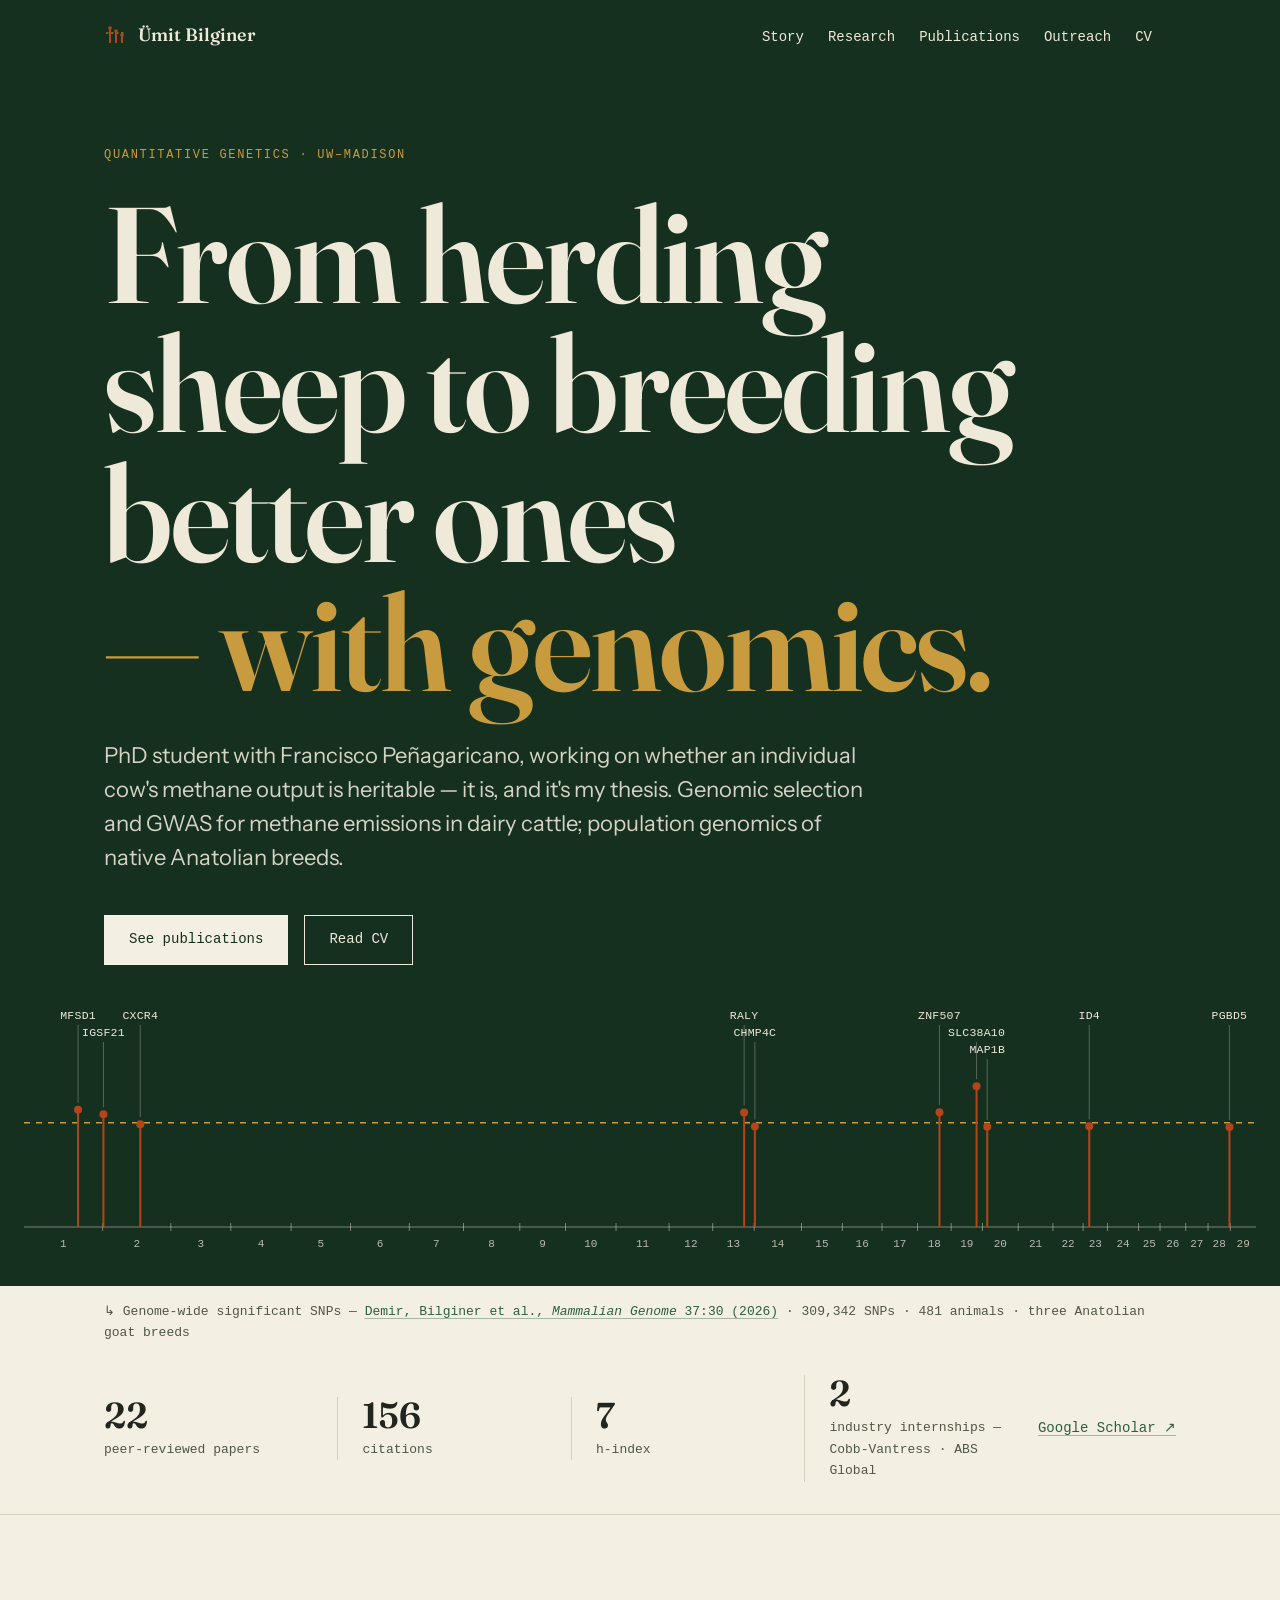
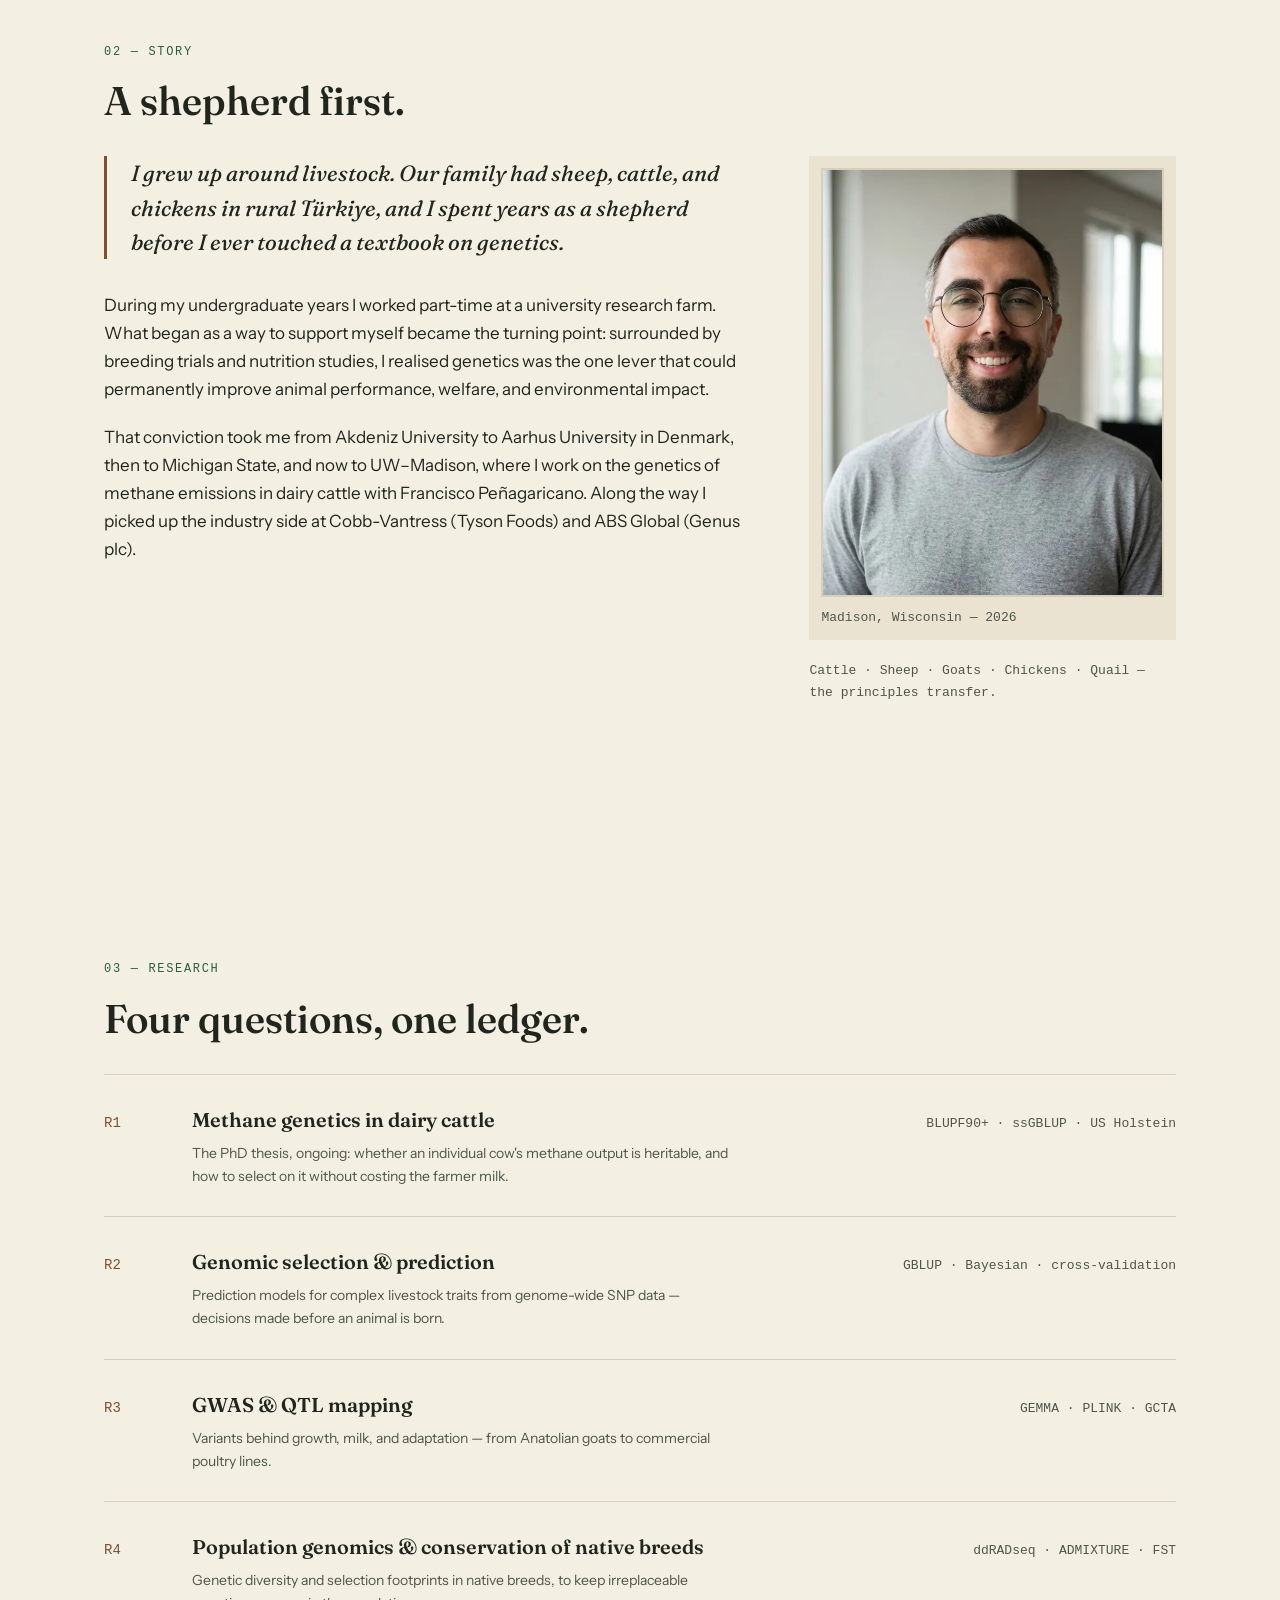
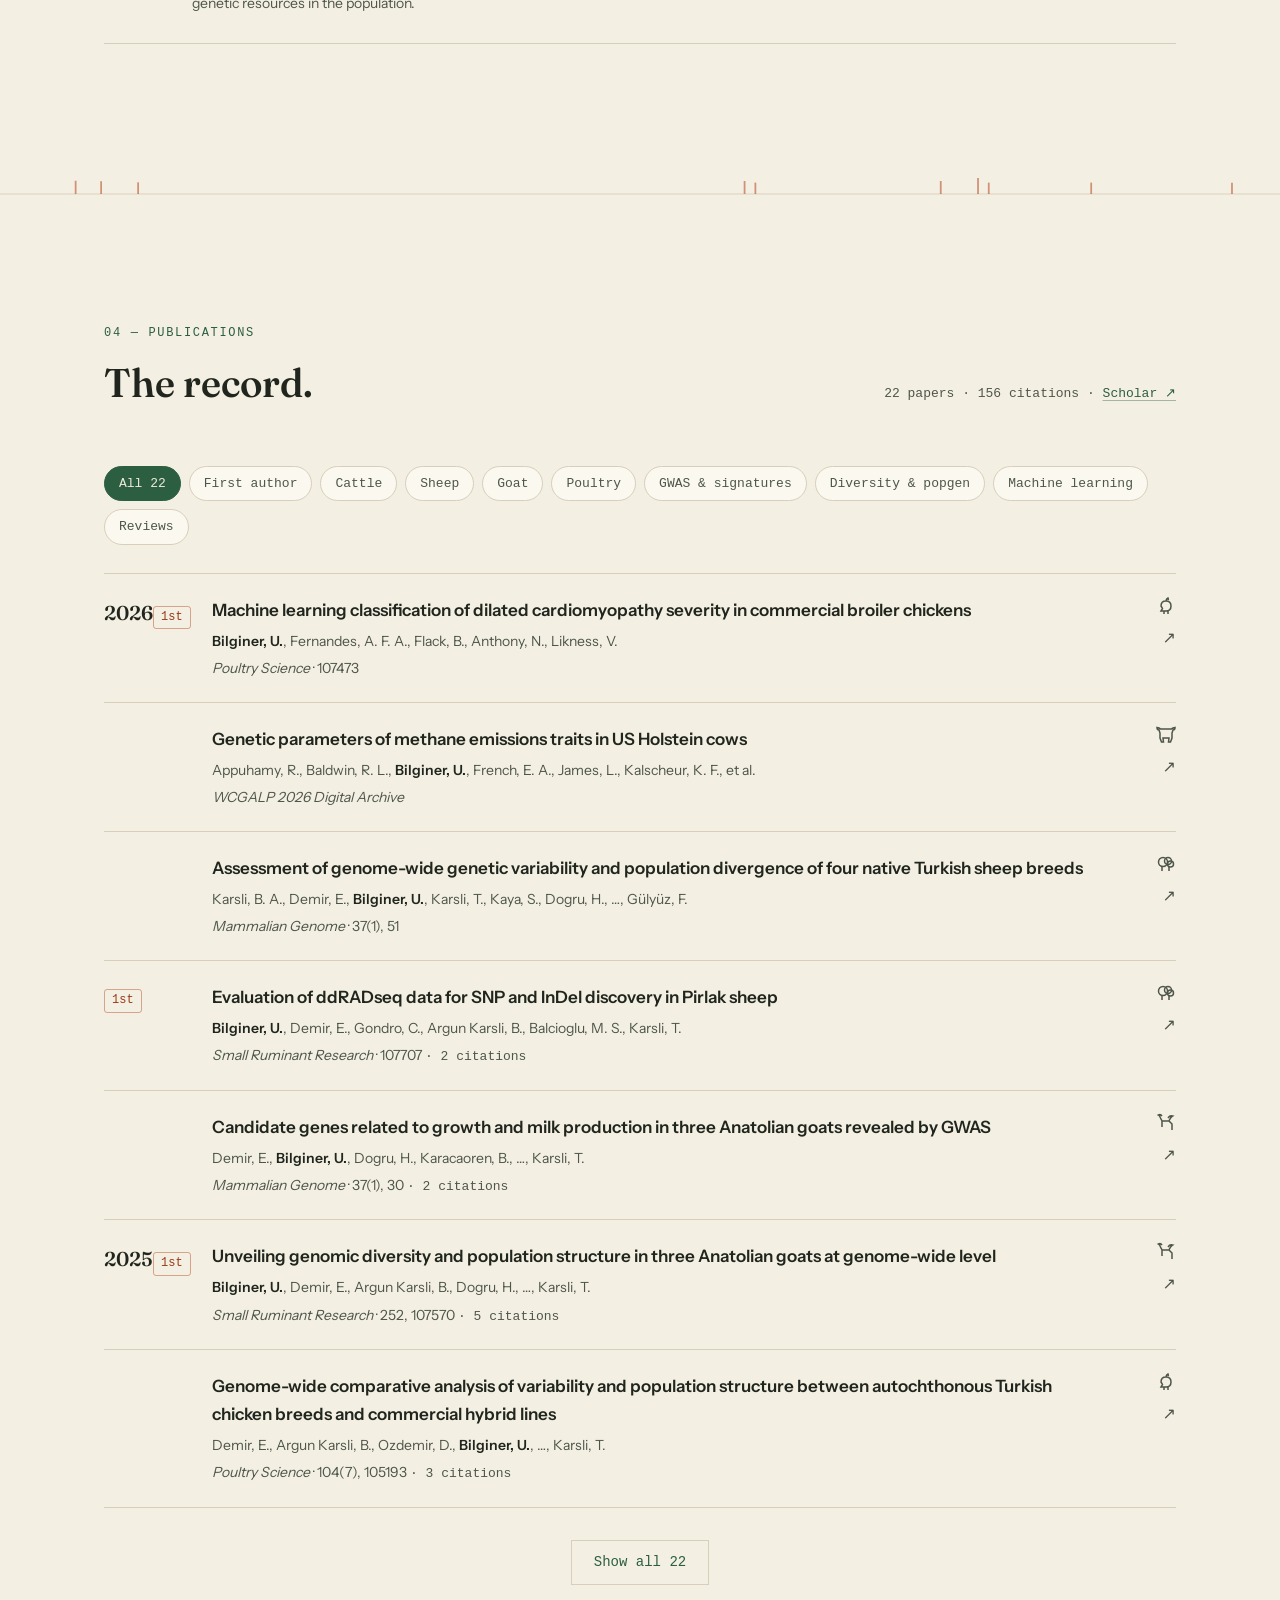
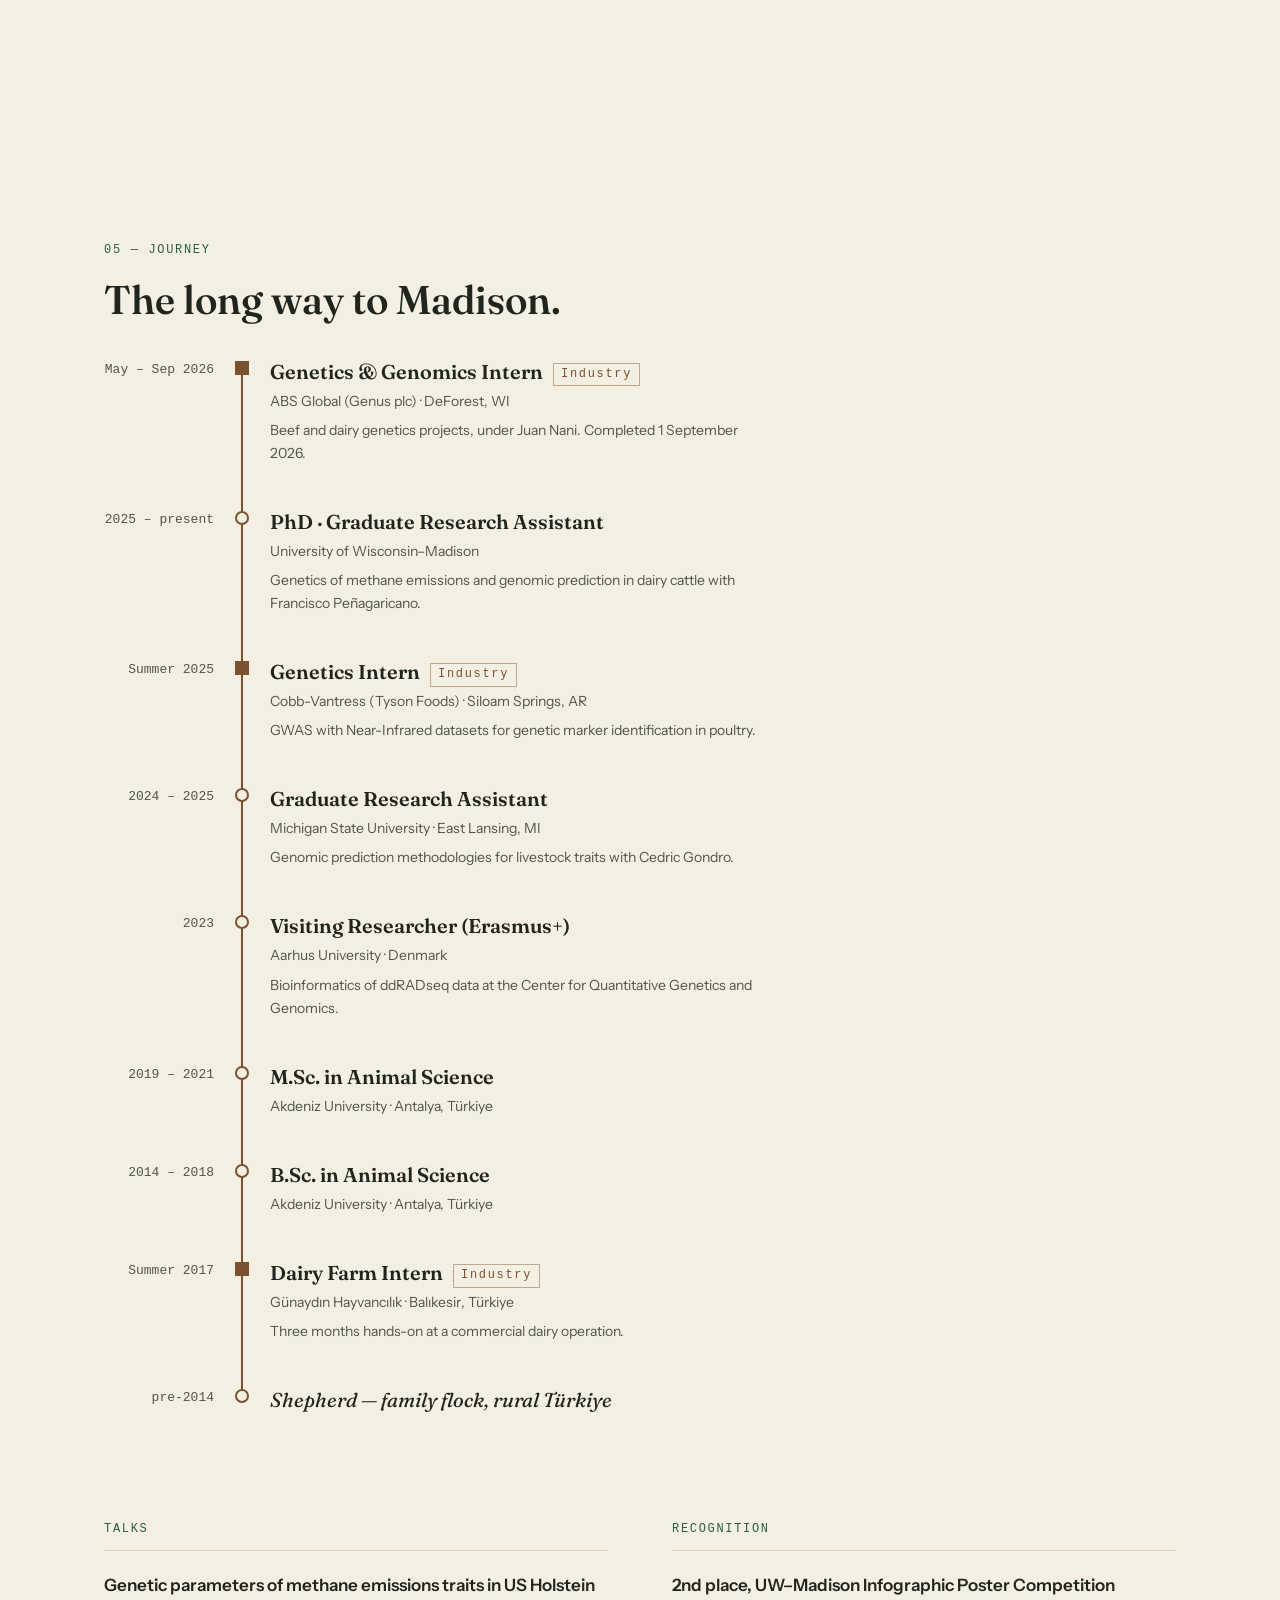
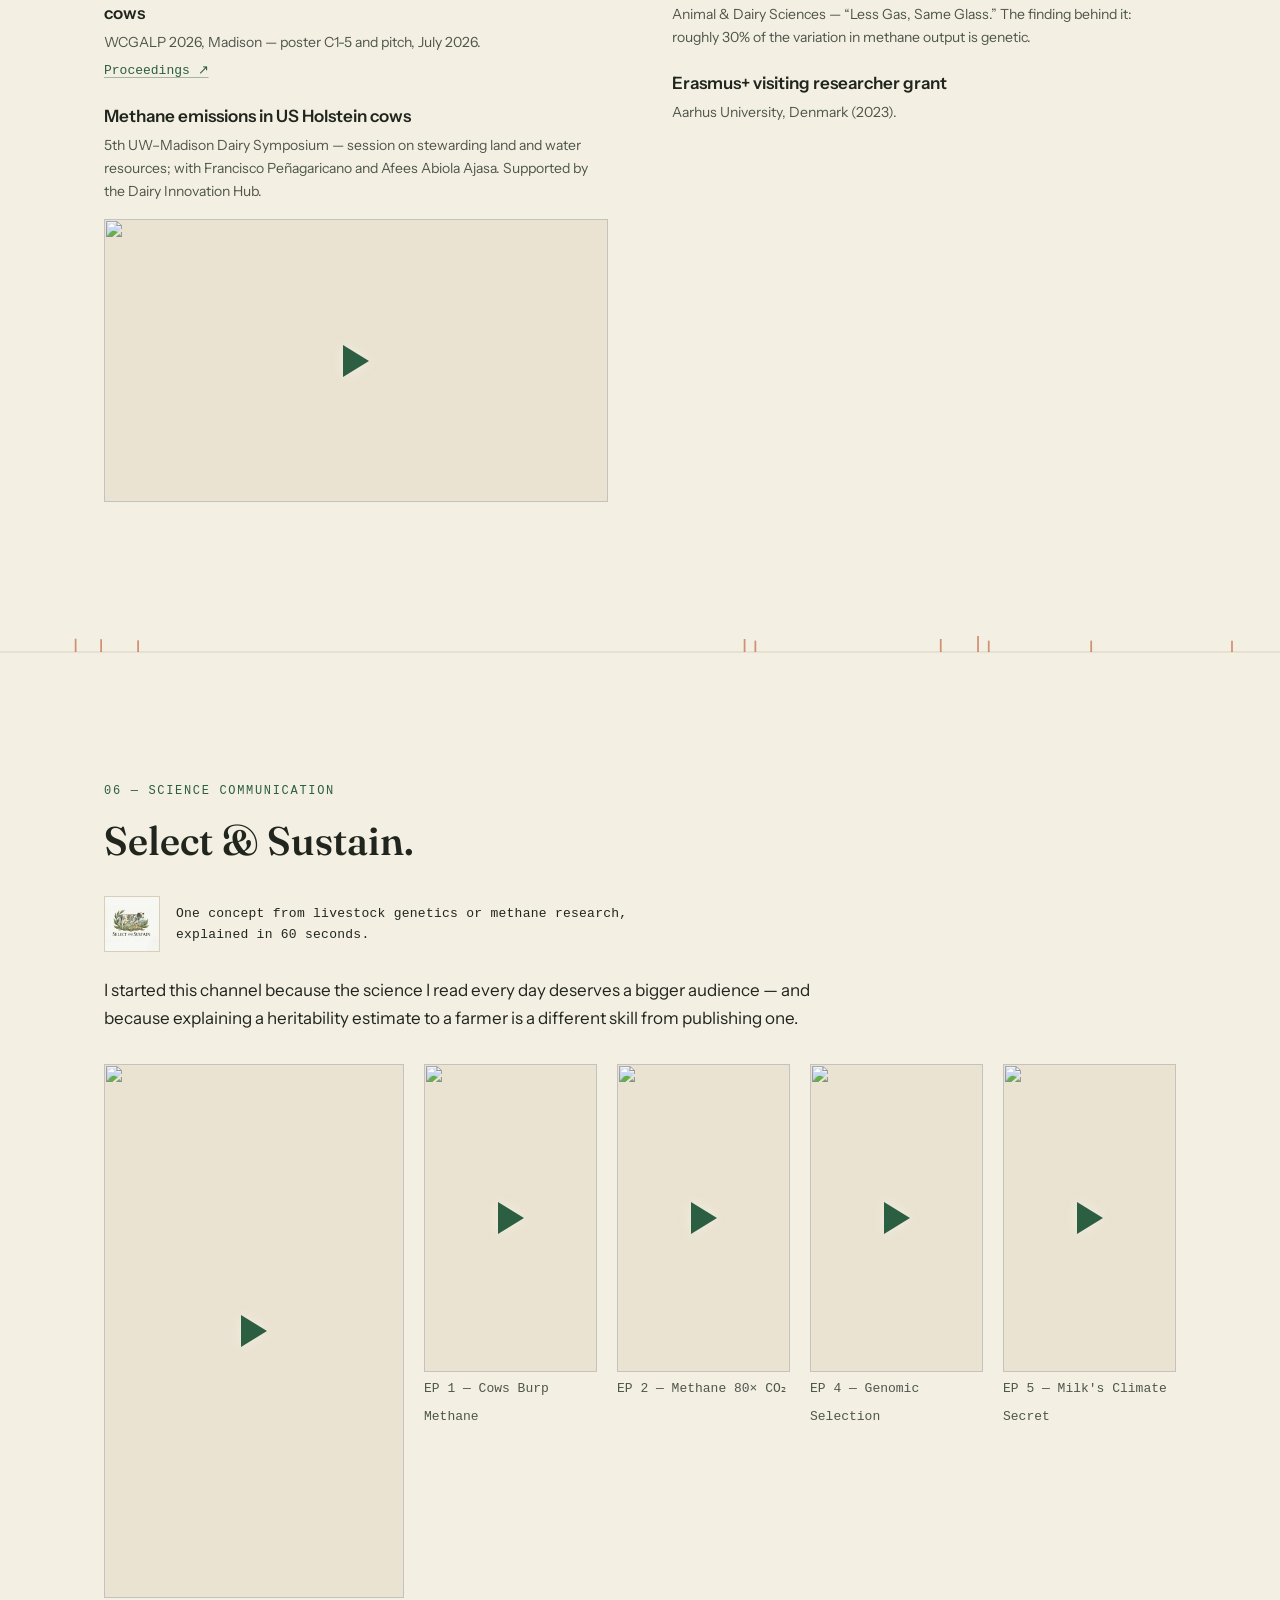
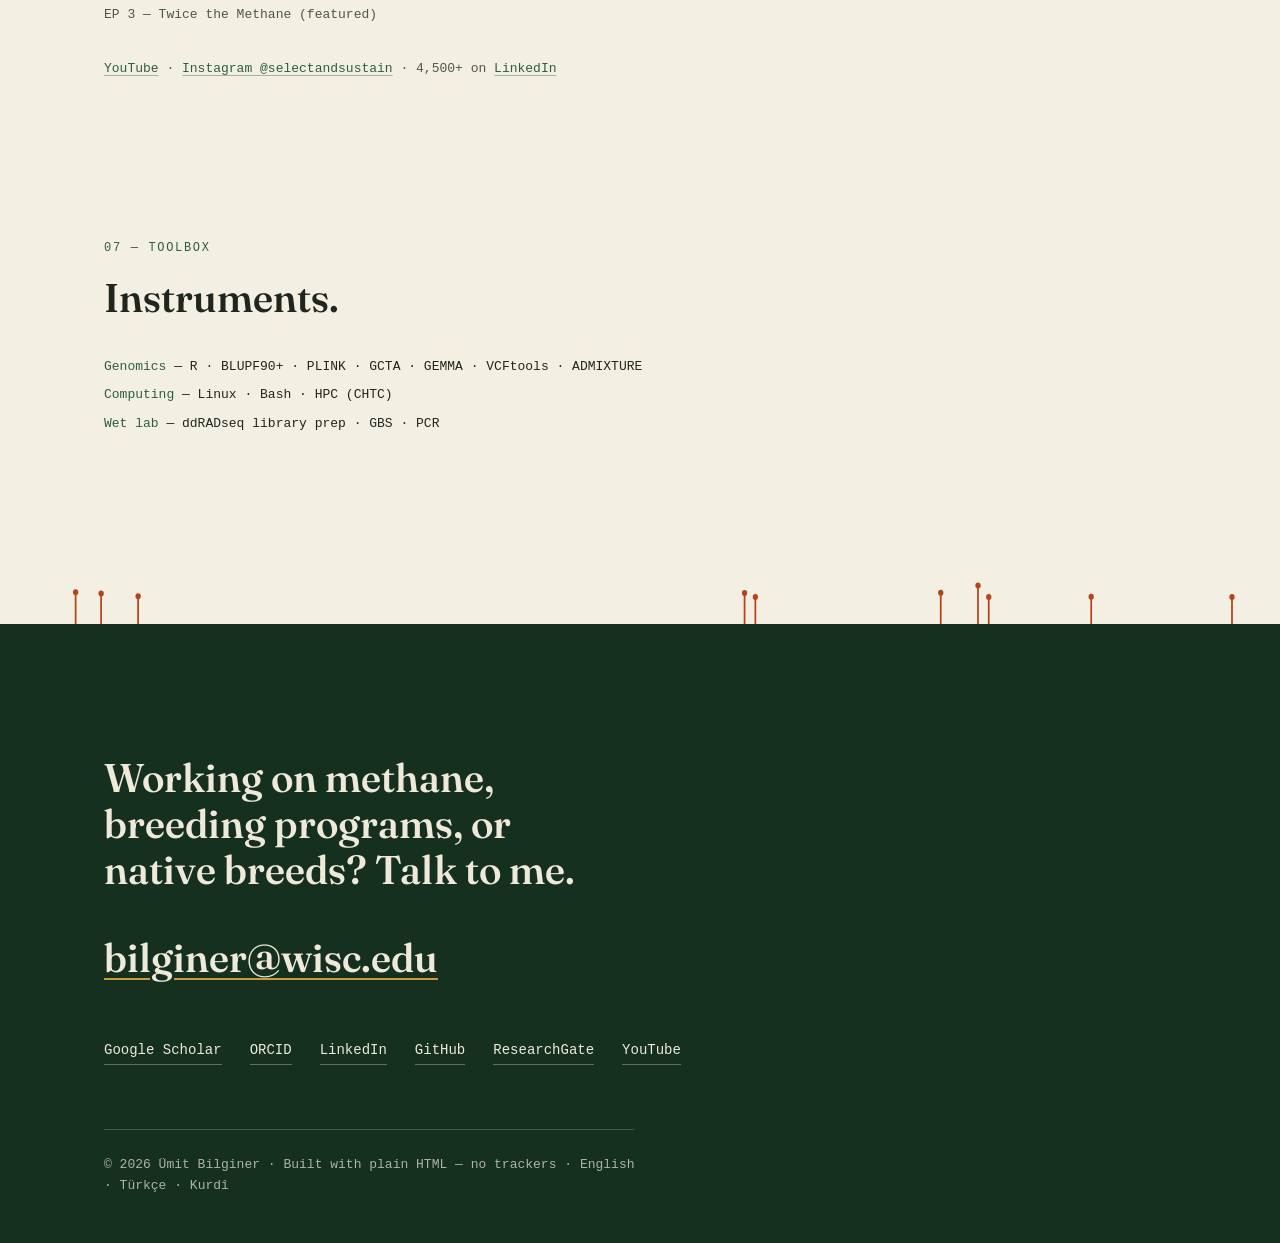
==== commit 90cd65e3: "feat(site): redesign 2026 — "The Field and the Genome" Full rewrite of the personal academic site pe" ====
--- a/index.html
+++ b/index.html
@@ -3,660 +3,408 @@
 <head>
   <meta charset="UTF-8">
   <meta name="viewport" content="width=device-width, initial-scale=1.0">
-  <title>&Uuml;mit Bilginer | Animal Geneticist</title>
+  <title>Ümit Bilginer — Quantitative Geneticist, UW–Madison</title>
   <meta name="google-site-verification" content="Tn6y78t5KicGuXKqPx3C9cRecqQwGbIEsZiwnHvBQXw">
-  <meta name="description" content="Umit Bilginer - PhD Student in Animal and Dairy Sciences at University of Wisconsin-Madison. Research on quantitative genetics, genomic selection, GWAS, methane emissions in dairy cattle. 20 publications, h-index 7.">
-  <meta name="keywords" content="Umit Bilginer, Ümit Bilginer, animal geneticist, PhD student, UW-Madison, genomic selection, GWAS, methane emissions, dairy cattle, quantitative genetics, livestock genomics, Select and Sustain">
+  <meta name="description" content="Ümit Bilginer — PhD student in Animal & Dairy Sciences at UW–Madison with Francisco Peñagaricano. Genomic selection and GWAS for methane emissions in dairy cattle; population genomics of native Anatolian breeds. 22 publications, h-index 7.">
   <meta name="author" content="Ümit Bilginer">
   <link rel="canonical" href="https://umitbilginer.github.io/">
-  <!-- Open Graph -->
-  <meta property="og:title" content="&Uuml;mit Bilginer | Animal Geneticist">
-  <meta property="og:description" content="PhD Student at UW-Madison. Genomic selection, GWAS, and methane emissions in livestock. 20 publications, h-index 7.">
-  <meta property="og:image" content="https://umitbilginer.github.io/assets/og-preview.png">
+  <meta property="og:title" content="Ümit Bilginer — Quantitative Geneticist">
+  <meta property="og:description" content="From herding sheep to breeding better ones — with genomics. PhD student at UW–Madison: methane genetics in dairy cattle, GWAS, population genomics.">
+  <meta property="og:image" content="https://umitbilginer.github.io/assets/og.png">
   <meta property="og:url" content="https://umitbilginer.github.io/">
   <meta property="og:type" content="website">
   <meta name="twitter:card" content="summary_large_image">
-  <meta name="twitter:title" content="&Uuml;mit Bilginer | Animal Geneticist">
-  <meta name="twitter:description" content="PhD Student at UW-Madison. Genomic selection, GWAS, and methane emissions in livestock.">
-  <meta name="twitter:image" content="https://umitbilginer.github.io/assets/og-preview.png">
-  <link rel="icon" type="image/svg+xml" href="data:image/svg+xml,<svg xmlns='http://www.w3.org/2000/svg' viewBox='0 0 100 100'><text y='.9em' font-size='90'>🧬</text></svg>">
-  <link rel="preconnect" href="https://fonts.googleapis.com">
-  <link rel="preconnect" href="https://fonts.gstatic.com" crossorigin>
-  <link href="https://fonts.googleapis.com/css2?family=Space+Grotesk:wght@400;500;600;700&family=Inter:wght@300;400;500;600&display=swap" rel="stylesheet">
+  <meta name="twitter:title" content="Ümit Bilginer — Quantitative Geneticist">
+  <meta name="twitter:description" content="From herding sheep to breeding better ones — with genomics.">
+  <meta name="twitter:image" content="https://umitbilginer.github.io/assets/og.png">
+  <link rel="icon" type="image/svg+xml" href="favicon.svg">
+  <link rel="preload" href="fonts/fraunces-roman-latin.woff2" as="font" type="font/woff2" crossorigin>
+  <link rel="preload" href="fonts/instrument-latin.woff2" as="font" type="font/woff2" crossorigin>
+  <link rel="preload" href="fonts/plexmono-400-latin.woff2" as="font" type="font/woff2" crossorigin>
   <link rel="stylesheet" href="css/style.css">
+  <script type="application/ld+json">
+  {
+    "@context": "https://schema.org",
+    "@graph": [
+      {
+        "@type": "Person",
+        "@id": "https://umitbilginer.github.io/#person",
+        "name": "Ümit Bilginer",
+        "givenName": "Ümit",
+        "familyName": "Bilginer",
+        "email": "mailto:bilginer@wisc.edu",
+        "jobTitle": "PhD Student, Animal & Dairy Sciences",
+        "affiliation": { "@type": "CollegeOrUniversity", "name": "University of Wisconsin–Madison" },
+        "identifier": { "@type": "PropertyValue", "propertyID": "ORCID", "value": "0000-0002-6217-5223" },
+        "url": "https://umitbilginer.github.io/",
+        "knowsAbout": ["quantitative genetics", "genomic selection", "GWAS", "methane emissions", "dairy cattle", "population genomics"],
+        "sameAs": [
+          "https://scholar.google.com/citations?user=y5osRVUAAAAJ",
+          "https://orcid.org/0000-0002-6217-5223",
+          "https://www.linkedin.com/in/%C3%BCmit-bilginer-a62706192/",
+          "https://github.com/umitbilginer",
+          "https://researchgate.net/profile/Umit-Bilginer",
+          "https://www.youtube.com/@selectandsustain"
+        ]
+      },
+      {
+        "@type": "ScholarlyArticle",
+        "headline": "Candidate genes related to growth and milk production in three Anatolian goats revealed by GWAS",
+        "author": { "@id": "https://umitbilginer.github.io/#person" },
+        "isPartOf": { "@type": "Periodical", "name": "Mammalian Genome" },
+        "datePublished": "2026",
+        "sameAs": "https://doi.org/10.1007/s00335-026-10203-w"
+      },
+      {
+        "@type": "ScholarlyArticle",
+        "headline": "Machine learning classification of dilated cardiomyopathy severity in commercial broiler chickens",
+        "author": { "@id": "https://umitbilginer.github.io/#person" },
+        "isPartOf": { "@type": "Periodical", "name": "Poultry Science" },
+        "datePublished": "2026",
+        "url": "https://www.sciencedirect.com/science/article/pii/S003257912601103X"
+      }
+    ]
+  }
+  </script>
 </head>
 <body>
-  <!-- ========== NAVIGATION ========== -->
-  <nav id="navbar">
-    <div class="nav-logo">UB</div>
-    <div class="nav-links">
-      <a href="#about">About</a>
-      <a href="#research">Research</a>
-      <a href="#experience">Journey</a>
-      <a href="#publications">Publications</a>
-      <a href="#outreach">Videos</a>
-      <a href="#contact">Contact</a>
+  <a class="skip-link" href="#main">Skip to content</a>
+
+  <header class="site-header band">
+    <nav class="nav" aria-label="Primary">
+      <a class="nav-brand" href="#top" aria-label="Ümit Bilginer — home">
+        <svg viewBox="0 0 24 24" aria-hidden="true" focusable="false">
+          <line x1="2" y1="10" x2="22" y2="10" stroke="#C99B3F" stroke-width="1.2" stroke-dasharray="2.5 2.5"/>
+          <line x1="6" y1="20" x2="6" y2="5" stroke="#B4451B" stroke-width="2"/><circle cx="6" cy="5" r="1.8" fill="#B4451B"/>
+          <line x1="12" y1="20" x2="12" y2="8" stroke="#B4451B" stroke-width="2"/><circle cx="12" cy="8" r="1.8" fill="#B4451B"/>
+          <line x1="18" y1="20" x2="18" y2="12" stroke="#B4451B" stroke-width="2"/><circle cx="18" cy="12" r="1.8" fill="#B4451B"/>
+        </svg>
+        Ümit Bilginer
+      </a>
+      <button class="nav-toggle" aria-expanded="false" aria-controls="nav-menu" aria-label="Open menu">
+        <svg viewBox="0 0 24 24" fill="none" stroke="currentColor" stroke-width="2" aria-hidden="true"><path d="M3 6h18M3 12h18M3 18h18"/></svg>
+      </button>
+      <ul class="nav-links" id="nav-menu">
+        <li><a href="#story">Story</a></li>
+        <li><a href="#research">Research</a></li>
+        <li><a href="#publications">Publications</a></li>
+        <li><a href="#outreach">Outreach</a></li>
+        <li><a href="cv.html">CV</a></li>
+        <li><button class="nav-close" aria-label="Close menu">
+          <svg viewBox="0 0 24 24" fill="none" stroke="currentColor" stroke-width="2" width="24" height="24" aria-hidden="true"><path d="M6 6l12 12M18 6L6 18"/></svg>
+        </button></li>
+      </ul>
+    </nav>
+  </header>
+
+  <main id="main">
+    <!-- ========== 1 · HERO ========== -->
+    <section class="band hero" id="top" aria-labelledby="hero-h">
+      <div class="wrap hero-inner">
+        <p class="hero-kicker label">Quantitative genetics · UW–Madison</p>
+        <h1 class="hero-title" id="hero-h">From herding sheep to&nbsp;breeding better ones <span class="accent">—&nbsp;with genomics.</span></h1>
+        <p class="hero-lede">PhD student with Francisco Peñagaricano, working on whether an individual cow's methane output is heritable — it is, and it's my thesis. Genomic selection and GWAS for methane emissions in dairy cattle; population genomics of native Anatolian breeds.</p>
+        <div class="hero-cta">
+          <a class="btn btn-solid" href="#publications">See publications</a>
+          <a class="btn btn-ghost" href="cv.html">Read CV</a>
+        </div>
+      </div>
+      <div class="signal-map" id="signal-map" aria-hidden="true"></div>
+    </section>
+    <p class="signal-caption">↳ Genome-wide significant SNPs — <a href="https://doi.org/10.1007/s00335-026-10203-w">Demir, Bilginer et al., <em>Mammalian Genome</em> 37:30 (2026)</a> · 309,342 SNPs · 481 animals · three Anatolian goat breeds</p>
+
+    <!-- ========== 2 · PROOF STRIP ========== -->
+    <section class="proof" aria-label="Key numbers">
+      <div class="wrap proof-row">
+        <div class="proof-cell"><span class="proof-num" id="m-pubs">22</span><span class="proof-cap">peer-reviewed papers</span></div>
+        <div class="proof-cell"><span class="proof-num" id="m-cites">156</span><span class="proof-cap">citations</span></div>
+        <div class="proof-cell"><span class="proof-num" id="m-h">7</span><span class="proof-cap">h-index</span></div>
+        <div class="proof-cell"><span class="proof-num">2</span><span class="proof-cap">industry internships — Cobb-Vantress · ABS Global</span></div>
+        <a class="proof-scholar" href="https://scholar.google.com/citations?user=y5osRVUAAAAJ">Google Scholar ↗</a>
+      </div>
+    </section>
+
+    <!-- ========== 3 · STORY ========== -->
+    <section class="section" id="story" aria-labelledby="story-h">
+      <div class="wrap">
+        <span class="kicker">02 — Story</span>
+        <h2 class="section-h reveal" id="story-h">A shepherd first.</h2>
+        <div class="story-grid">
+          <div class="story-text">
+            <p class="story-lead">I grew up around livestock. Our family had sheep, cattle, and chickens in rural <span lang="tr">Türkiye</span>, and I spent years as a shepherd before I ever touched a textbook on genetics.</p>
+            <p>During my undergraduate years I worked part-time at a university research farm. What began as a way to support myself became the turning point: surrounded by breeding trials and nutrition studies, I realised genetics was the one lever that could permanently improve animal performance, welfare, and environmental impact.</p>
+            <p>That conviction took me from Akdeniz University to Aarhus University in Denmark, then to Michigan State, and now to UW–Madison, where I work on the genetics of methane emissions in dairy cattle with Francisco Peñagaricano. Along the way I picked up the industry side at Cobb-Vantress (Tyson Foods) and ABS Global (Genus plc).</p>
+          </div>
+          <aside class="story-photo">
+            <figure>
+              <picture>
+                <source srcset="assets/profile-640.webp" type="image/webp">
+                <img src="assets/profile-640.jpg" alt="Ümit Bilginer" width="640" height="802" loading="lazy">
+              </picture>
+              <figcaption>Madison, Wisconsin — 2026</figcaption>
+            </figure>
+            <p class="story-marginalia">Cattle · Sheep · Goats · Chickens · Quail — the principles transfer.</p>
+          </aside>
+        </div>
+      </div>
+    </section>
+
+    <!-- ========== 4 · RESEARCH ========== -->
+    <section class="section" id="research" aria-labelledby="research-h">
+      <div class="wrap">
+        <span class="kicker">03 — Research</span>
+        <h2 class="section-h reveal" id="research-h">Four questions, one ledger.</h2>
+        <div class="research-ledger">
+          <a class="research-row" href="#publications">
+            <span class="research-num">R1</span>
+            <span>
+              <span class="research-title">Methane genetics in dairy cattle</span>
+              <span class="research-desc" style="display:block">The PhD thesis, ongoing: whether an individual cow's methane output is heritable, and how to select on it without costing the farmer milk.</span>
+            </span>
+            <span class="research-tags">BLUPF90+ · ssGBLUP · US Holstein</span>
+          </a>
+          <a class="research-row" href="#publications">
+            <span class="research-num">R2</span>
+            <span>
+              <span class="research-title">Genomic selection &amp; prediction</span>
+              <span class="research-desc" style="display:block">Prediction models for complex livestock traits from genome-wide SNP data — decisions made before an animal is born.</span>
+            </span>
+            <span class="research-tags">GBLUP · Bayesian · cross-validation</span>
+          </a>
+          <a class="research-row" href="#publications">
+            <span class="research-num">R3</span>
+            <span>
+              <span class="research-title">GWAS &amp; QTL mapping</span>
+              <span class="research-desc" style="display:block">Variants behind growth, milk, and adaptation — from Anatolian goats to commercial poultry lines.</span>
+            </span>
+            <span class="research-tags">GEMMA · PLINK · GCTA</span>
+          </a>
+          <a class="research-row" href="#publications">
+            <span class="research-num">R4</span>
+            <span>
+              <span class="research-title">Population genomics &amp; conservation of native breeds</span>
+              <span class="research-desc" style="display:block">Genetic diversity and selection footprints in native breeds, to keep irreplaceable genetic resources in the population.</span>
+            </span>
+            <span class="research-tags">ddRADseq · ADMIXTURE · FST</span>
+          </a>
+        </div>
+      </div>
+    </section>
+
+    <div class="snp-divider" data-divider aria-hidden="true"></div>
+
+    <!-- ========== 5 · PUBLICATIONS ========== -->
+    <section class="section" id="publications" aria-labelledby="pubs-h">
+      <div class="wrap">
+        <span class="kicker">04 — Publications</span>
+        <div class="pubs-head">
+          <h2 class="section-h reveal" id="pubs-h">The record.</h2>
+          <p class="pubs-meta"><span id="pubs-count">22 papers</span> · 156 citations · <a href="https://scholar.google.com/citations?user=y5osRVUAAAAJ">Scholar ↗</a></p>
+        </div>
+        <div class="pub-filters" id="pub-filters" role="group" aria-label="Filter publications"></div>
+        <div class="pub-ledger" id="pub-ledger">
+          <noscript>
+            <p style="padding-block:24px">This publication list is rendered with JavaScript. With scripts off, the full, always-current list is on
+            <a href="https://scholar.google.com/citations?user=y5osRVUAAAAJ">Google Scholar</a> — 22 peer-reviewed papers, 156 citations, h-index 7. Highlights:
+            <em>Machine learning classification of dilated cardiomyopathy severity in commercial broiler chickens</em> (Poultry Science, 2026);
+            <em>Candidate genes related to growth and milk production in three Anatolian goats revealed by GWAS</em> (Mammalian Genome, 2026);
+            <em>Genetic parameters of methane emissions traits in US Holstein cows</em> (WCGALP 2026).</p>
+          </noscript>
+        </div>
+        <div class="pubs-foot">
+          <button class="pub-toggle" id="pub-toggle" hidden>Show all 22</button>
+        </div>
+      </div>
+    </section>
+
+    <!-- ========== 6 · JOURNEY (+ Talks & Recognition, folded) ========== -->
+    <section class="section" id="journey" aria-labelledby="journey-h">
+      <div class="wrap">
+        <span class="kicker">05 — Journey</span>
+        <h2 class="section-h reveal" id="journey-h">The long way to Madison.</h2>
+        <ol class="timeline">
+          <li class="tl-item industry">
+            <span class="tl-date">May – Sep 2026</span>
+            <span class="tl-spine"><span class="tl-marker"></span></span>
+            <div class="tl-body">
+              <h3 class="tl-title">Genetics &amp; Genomics Intern<span class="tl-tag">Industry</span></h3>
+              <p class="tl-org">ABS Global (Genus plc) · DeForest, WI</p>
+              <p class="tl-note">Beef and dairy genetics projects, under Juan Nani. Completed 1 September 2026.</p>
+            </div>
+          </li>
+          <li class="tl-item">
+            <span class="tl-date">2025 – present</span>
+            <span class="tl-spine"><span class="tl-marker"></span></span>
+            <div class="tl-body">
+              <h3 class="tl-title">PhD · Graduate Research Assistant</h3>
+              <p class="tl-org">University of Wisconsin–Madison</p>
+              <p class="tl-note">Genetics of methane emissions and genomic prediction in dairy cattle with Francisco Peñagaricano.</p>
+            </div>
+          </li>
+          <li class="tl-item industry">
+            <span class="tl-date">Summer 2025</span>
+            <span class="tl-spine"><span class="tl-marker"></span></span>
+            <div class="tl-body">
+              <h3 class="tl-title">Genetics Intern<span class="tl-tag">Industry</span></h3>
+              <p class="tl-org">Cobb-Vantress (Tyson Foods) · Siloam Springs, AR</p>
+              <p class="tl-note">GWAS with Near-Infrared datasets for genetic marker identification in poultry.</p>
+            </div>
+          </li>
+          <li class="tl-item">
+            <span class="tl-date">2024 – 2025</span>
+            <span class="tl-spine"><span class="tl-marker"></span></span>
+            <div class="tl-body">
+              <h3 class="tl-title">Graduate Research Assistant</h3>
+              <p class="tl-org">Michigan State University · East Lansing, MI</p>
+              <p class="tl-note">Genomic prediction methodologies for livestock traits with Cedric Gondro.</p>
+            </div>
+          </li>
+          <li class="tl-item">
+            <span class="tl-date">2023</span>
+            <span class="tl-spine"><span class="tl-marker"></span></span>
+            <div class="tl-body">
+              <h3 class="tl-title">Visiting Researcher (Erasmus+)</h3>
+              <p class="tl-org">Aarhus University · Denmark</p>
+              <p class="tl-note">Bioinformatics of ddRADseq data at the Center for Quantitative Genetics and Genomics.</p>
+            </div>
+          </li>
+          <li class="tl-item">
+            <span class="tl-date">2019 – 2021</span>
+            <span class="tl-spine"><span class="tl-marker"></span></span>
+            <div class="tl-body">
+              <h3 class="tl-title">M.Sc. in Animal Science</h3>
+              <p class="tl-org">Akdeniz University · Antalya, <span lang="tr">Türkiye</span></p>
+            </div>
+          </li>
+          <li class="tl-item">
+            <span class="tl-date">2014 – 2018</span>
+            <span class="tl-spine"><span class="tl-marker"></span></span>
+            <div class="tl-body">
+              <h3 class="tl-title">B.Sc. in Animal Science</h3>
+              <p class="tl-org">Akdeniz University · Antalya, <span lang="tr">Türkiye</span></p>
+            </div>
+          </li>
+          <li class="tl-item industry">
+            <span class="tl-date">Summer 2017</span>
+            <span class="tl-spine"><span class="tl-marker"></span></span>
+            <div class="tl-body">
+              <h3 class="tl-title">Dairy Farm Intern<span class="tl-tag">Industry</span></h3>
+              <p class="tl-org"><span lang="tr">Günaydın Hayvancılık</span> · <span lang="tr">Balıkesir</span>, <span lang="tr">Türkiye</span></p>
+              <p class="tl-note">Three months hands-on at a commercial dairy operation.</p>
+            </div>
+          </li>
+          <li class="tl-item root">
+            <span class="tl-date">pre-2014</span>
+            <span class="tl-spine"><span class="tl-marker"></span></span>
+            <div class="tl-body">
+              <h3 class="tl-title">Shepherd — family flock, rural <span lang="tr">Türkiye</span></h3>
+            </div>
+          </li>
+        </ol>
+
+        <!-- Talks & Recognition — folded into Journey (fewer than 3 entries per column; see spec §6.7) -->
+        <div class="recognition" id="recognition">
+          <div>
+            <h3>Talks</h3>
+            <ul>
+              <li>
+                <p class="item-title">Genetic parameters of methane emissions traits in US Holstein cows</p>
+                <p class="item-note">WCGALP 2026, Madison — poster C1-5 and pitch, July 2026.</p>
+                <p class="item-links"><a href="https://www.iastatedigitalpress.com/wcgalp/article/id/24220/">Proceedings ↗</a></p>
+              </li>
+              <li>
+                <p class="item-title">Methane emissions in US Holstein cows</p>
+                <p class="item-note">5th UW–Madison Dairy Symposium — session on stewarding land and water resources; with Francisco Peñagaricano and Afees Abiola Ajasa. Supported by the Dairy Innovation Hub.</p>
+                <div class="video-slot talk-video" data-video-id="6ocJvWbaxkg" data-title="Recording: 5th UW–Madison Dairy Symposium talk"></div>
+              </li>
+            </ul>
+          </div>
+          <div>
+            <h3>Recognition</h3>
+            <ul>
+              <li>
+                <p class="item-title">2nd place, UW–Madison Infographic Poster Competition</p>
+                <p class="item-note">Animal &amp; Dairy Sciences — “Less Gas, Same Glass.” The finding behind it: roughly 30% of the variation in methane output is genetic.</p>
+              </li>
+              <li>
+                <p class="item-title">Erasmus+ visiting researcher grant</p>
+                <p class="item-note">Aarhus University, Denmark (2023).</p>
+              </li>
+            </ul>
+          </div>
+        </div>
+      </div>
+    </section>
+
+    <div class="snp-divider" data-divider aria-hidden="true"></div>
+
+    <!-- ========== 7 · SCIENCE COMMUNICATION ========== -->
+    <section class="section" id="outreach" aria-labelledby="outreach-h">
+      <div class="wrap">
+        <span class="kicker">06 — Science communication</span>
+        <h2 class="section-h reveal" id="outreach-h">Select &amp; Sustain.</h2>
+        <div class="outreach-frame">
+          <div class="outreach-head">
+            <img src="assets/selectandsustain-160.webp" alt="" width="56" height="56" loading="lazy">
+            <p class="mono" style="margin:0">One concept from livestock genetics or methane research, explained in 60 seconds.</p>
+          </div>
+          <p>I started this channel because the science I read every day deserves a bigger audience — and because explaining a heritability estimate to a farmer is a different skill from publishing one.</p>
+          <div class="outreach-grid">
+            <div class="video-slot featured" data-video-id="GpOmy7ImSlo" data-title="EP 3: Why Some Cows Produce Twice the Methane" data-aspect="9x16">
+              <span class="video-label">EP 3 — Twice the Methane (featured)</span>
+            </div>
+            <div class="video-slot" data-video-id="V0yl0N9jJZE" data-title="EP 1: Cows Burp Methane" data-aspect="9x16">
+              <span class="video-label">EP 1 — Cows Burp Methane</span>
+            </div>
+            <div class="video-slot" data-video-id="uCmMqqnutas" data-title="EP 2: Methane 80x CO2" data-aspect="9x16">
+              <span class="video-label">EP 2 — Methane 80× CO₂</span>
+            </div>
+            <div class="video-slot" data-video-id="T4bMO9374pc" data-title="EP 4: Genomic Selection" data-aspect="9x16">
+              <span class="video-label">EP 4 — Genomic Selection</span>
+            </div>
+            <div class="video-slot" data-video-id="q9bA-3g3gxA" data-title="EP 5: Milk's Climate Secret" data-aspect="9x16">
+              <span class="video-label">EP 5 — Milk's Climate Secret</span>
+            </div>
+          </div>
+          <p class="outreach-stats">
+            <a href="https://www.youtube.com/@selectandsustain">YouTube</a> ·
+            <a href="https://www.instagram.com/selectandsustain/">Instagram @selectandsustain</a> ·
+            4,500+ on <a href="https://www.linkedin.com/in/%C3%BCmit-bilginer-a62706192/">LinkedIn</a>
+          </p>
+        </div>
+      </div>
+    </section>
+
+    <!-- ========== 8 · TOOLBOX ========== -->
+    <section class="section" id="toolbox" aria-labelledby="toolbox-h" style="padding-top:0">
+      <div class="wrap">
+        <span class="kicker">07 — Toolbox</span>
+        <h2 class="section-h reveal" id="toolbox-h">Instruments.</h2>
+        <div class="toolbox-lines">
+          <div><span class="cat">Genomics</span> — R · BLUPF90+ · PLINK · GCTA · GEMMA · VCFtools · ADMIXTURE</div>
+          <div><span class="cat">Computing</span> — Linux · Bash · HPC (CHTC)</div>
+          <div><span class="cat">Wet lab</span> — ddRADseq library prep · GBS · PCR</div>
+        </div>
+      </div>
+    </section>
+  </main>
+
+  <!-- ========== 9 · CONTACT / FOOTER ========== -->
+  <footer class="band footer-band" id="contact">
+    <div class="footer-skyline" data-skyline aria-hidden="true"></div>
+    <div class="wrap footer-inner">
+      <h2 class="footer-h">Working on methane, breeding programs, or native breeds? Talk to me.</h2>
+      <a class="footer-email" href="mailto:bilginer@wisc.edu">bilginer@wisc.edu</a>
+      <div class="footer-links">
+        <a href="https://scholar.google.com/citations?user=y5osRVUAAAAJ">Google Scholar</a>
+        <a href="https://orcid.org/0000-0002-6217-5223">ORCID</a>
+        <a href="https://www.linkedin.com/in/%C3%BCmit-bilginer-a62706192/">LinkedIn</a>
+        <a href="https://github.com/umitbilginer">GitHub</a>
+        <a href="https://researchgate.net/profile/Umit-Bilginer">ResearchGate</a>
+        <a href="https://www.youtube.com/@selectandsustain">YouTube</a>
+      </div>
+      <p class="footer-fine">© 2026 Ümit Bilginer · Built with plain HTML — no trackers · English · <span lang="tr">Türkçe</span> · <span lang="ku">Kurdî</span></p>
     </div>
-    <button class="nav-toggle" aria-label="Toggle menu">
-      <span></span><span></span><span></span>
-    </button>
-  </nav>
-
-  <!-- ========== HERO ========== -->
-  <section id="hero">
-    <canvas id="dna-canvas" aria-hidden="true"></canvas>
-    <div class="hero-content">
-      <div class="hero-greeting">Hello, I'm</div>
-      <h1 class="hero-name">
-        <span class="name-line">&#220;mit</span>
-        <span class="name-line">Bilginer</span>
-      </h1>
-      <p class="hero-tagline">Breeding Climate-Smart Livestock <span class="tagline-sep">|</span> Through Genomics</p>
-      <p class="hero-sub">PhD Student &middot; Animal &amp; Dairy Sciences &middot; UW&ndash;Madison</p>
-      <div class="hero-cta">
-        <a href="#research" class="btn btn-primary">Explore My Research</a>
-        <a href="#contact" class="btn btn-ghost">Get in Touch</a>
-      </div>
-    </div>
-    <div class="scroll-indicator">
-      <div class="scroll-line"></div>
-      <span>Scroll</span>
-    </div>
-  </section>
-
-  <!-- ========== STATS BAR ========== -->
-  <section id="stats">
-    <div class="stats-grid stats-3">
-      <div class="stat-item">
-        <span class="stat-number" data-target="20">0</span>
-        <span class="stat-label">Publications</span>
-      </div>
-      <div class="stat-item">
-        <span class="stat-number" data-target="131" data-suffix="+">0</span>
-        <span class="stat-label">Citations</span>
-      </div>
-      <div class="stat-item">
-        <span class="stat-number" data-target="7">0</span>
-        <span class="stat-label">h-index</span>
-      </div>
-    </div>
-  </section>
-
-  <!-- ========== ABOUT ========== -->
-  <section id="about" class="section">
-    <div class="section-container">
-      <div class="about-grid">
-        <div class="about-image reveal-left">
-          <div class="image-frame">
-            <img src="assets/profile_pic.jpeg" alt="&Uuml;mit Bilginer" width="320" height="320" loading="lazy">
-            <div class="image-glow"></div>
-          </div>
-        </div>
-        <div class="about-text reveal-right">
-          <h2 class="section-title">About Me</h2>
-          <p class="about-lead">I grew up around livestock. Our family had sheep, cattle, and chickens in rural T&uuml;rkiye, and I spent years as a shepherd before I ever touched a textbook on genetics.</p>
-          <p>During my undergraduate years, I started working part-time at a university research farm. What began as a way to support myself became the turning point: surrounded by breeding trials and nutrition studies, I realized that genetics was the key. The one lever that could permanently improve animal performance, welfare, and environmental impact.</p>
-          <p>That conviction took me from <strong>Akdeniz University</strong> to <strong>Aarhus University</strong> in Denmark, then to <strong>Michigan State</strong>, and now to <strong>UW&ndash;Madison</strong>, where I pursue my PhD with <strong>Dr. Francisco Pe&ntilde;agaricano</strong> on genomic prediction in dairy cattle. Along the way, I gained industry perspective at <strong>Cobb-Vantress</strong> (Tyson Foods) and <strong>ABS Global</strong> (Genus plc).</p>
-          <p>My work spans cattle, sheep, goats, chickens, and quail. The principles of population genomics transcend species.</p>
-          <img src="assets/multi-species.png" alt="Livestock species: chicken, sheep, goat, cow, quail" class="about-species-img" loading="lazy">
-          <p class="about-goal">I believe genomics can help us raise livestock with less environmental footprint. Less methane, better genetics, a more sustainable world.</p>
-          <div class="about-interests">
-            <span class="interest-tag">Quantitative Genetics</span>
-            <span class="interest-tag">Genomic Selection</span>
-            <span class="interest-tag">GWAS</span>
-            <span class="interest-tag">Selection Signatures</span>
-            <span class="interest-tag">Population Genomics</span>
-            <span class="interest-tag">Conservation Genetics</span>
-            <span class="interest-tag">Methane &amp; Sustainability</span>
-            <span class="interest-tag">Bioinformatics</span>
-          </div>
-        </div>
-      </div>
-    </div>
-  </section>
-
-  <!-- Section divider -->
-  <div class="section-divider-img" role="presentation">
-    <img src="assets/livestock-field.png" alt="" loading="lazy">
-  </div>
-
-  <!-- ========== RESEARCH ========== -->
-  <section id="research" class="section">
-    <div class="section-container">
-      <h2 class="section-title center reveal-up">Research</h2>
-      <p class="section-subtitle reveal-up">From individual genomes to global sustainability</p>
-      <div class="research-highlight reveal-up">
-        <span class="conf-badge">UPCOMING &middot; WCGALP 2026</span>
-        Oral presentation: <em>Genetic parameters of methane emissions traits in US Holstein cows</em>
-      </div>
-      <div class="research-grid">
-        <div class="research-card reveal-up" style="--delay: 0.1s">
-          <div class="research-icon">
-            <svg viewBox="0 0 64 64" fill="none" stroke="currentColor" stroke-width="2">
-              <path d="M32 8 C28 20, 20 28, 8 32 C20 36, 28 44, 32 56 C36 44, 44 36, 56 32 C44 28, 36 20, 32 8Z"/>
-              <circle cx="32" cy="32" r="4"/>
-            </svg>
-          </div>
-          <h3>Genomic Selection</h3>
-          <p>Building prediction models for complex livestock traits using genome-wide SNP data. Helping breeders make smarter decisions before an animal is even born.</p>
-        </div>
-        <div class="research-card reveal-up" style="--delay: 0.2s">
-          <div class="research-icon">
-            <svg viewBox="0 0 64 64" fill="none" stroke="currentColor" stroke-width="2">
-              <path d="M8 48 L16 32 L24 40 L32 16 L40 28 L48 20 L56 36"/>
-              <circle cx="32" cy="16" r="3"/><circle cx="48" cy="20" r="3"/>
-            </svg>
-          </div>
-          <h3>GWAS &amp; QTL Mapping</h3>
-          <p>Identifying genetic variants behind growth, milk production, and adaptation. From Anatolian goats to commercial poultry lines.</p>
-        </div>
-        <div class="research-card reveal-up" style="--delay: 0.3s">
-          <div class="research-icon">
-            <svg viewBox="0 0 64 64" fill="none" stroke="currentColor" stroke-width="2">
-              <circle cx="32" cy="32" r="20"/>
-              <path d="M20 26 Q32 18 44 26"/><path d="M20 38 Q32 46 44 38"/>
-              <line x1="32" y1="12" x2="32" y2="52"/>
-            </svg>
-          </div>
-          <h3>Population Genomics</h3>
-          <p>Mapping genetic diversity and selection footprints in native livestock breeds to guide conservation of irreplaceable genetic resources.</p>
-        </div>
-        <div class="research-card reveal-up" style="--delay: 0.4s">
-          <div class="research-icon">
-            <svg viewBox="0 0 64 64" fill="none" stroke="currentColor" stroke-width="2">
-              <path d="M16 48 L16 24 C16 16, 24 8, 32 8 C40 8, 48 16, 48 24 L48 48"/>
-              <path d="M8 48 L56 48"/><circle cx="24" cy="36" r="2"/><circle cx="40" cy="28" r="2"/>
-            </svg>
-          </div>
-          <h3>Methane &amp; Sustainability</h3>
-          <p>Investigating how genomic tools can reduce methane emissions in dairy cattle. Helping producers meet sustainability goals without sacrificing performance.</p>
-        </div>
-      </div>
-    </div>
-  </section>
-
-  <!-- ========== EXPERIENCE TIMELINE ========== -->
-  <section id="experience" class="section">
-    <div class="section-container">
-      <h2 class="section-title center reveal-up">Journey</h2>
-      <p class="section-subtitle reveal-up">From a shepherd's field to genomics research</p>
-      <div class="timeline">
-        <div class="timeline-line"></div>
-
-        <div class="timeline-item reveal-up" style="--delay: 0.1s">
-          <div class="timeline-dot"></div>
-          <div class="timeline-content">
-            <div class="timeline-date">Summer 2026</div>
-            <div class="timeline-upcoming">UPCOMING</div>
-            <h3>PhD Geneticist Intern</h3>
-            <p class="timeline-org">ABS Global (Genus plc) &middot; DeForest, WI</p>
-          </div>
-        </div>
-
-        <div class="timeline-item reveal-up" style="--delay: 0.15s">
-          <div class="timeline-dot active"></div>
-          <div class="timeline-content">
-            <div class="timeline-date">2025 &ndash; Present</div>
-            <h3>PhD &middot; Graduate Research Assistant</h3>
-            <p class="timeline-org">University of Wisconsin&ndash;Madison</p>
-            <p>Genomic prediction and quantitative genetics in dairy cattle with Dr. Francisco Pe&ntilde;agaricano.</p>
-          </div>
-        </div>
-
-        <div class="timeline-item reveal-up" style="--delay: 0.2s">
-          <div class="timeline-dot"></div>
-          <div class="timeline-content">
-            <div class="timeline-date">Summer 2025</div>
-            <h3>Genetics Intern</h3>
-            <p class="timeline-org">Cobb-Vantress (Tyson Foods) &middot; Siloam Springs, AR</p>
-            <p>GWAS with Near-Infrared datasets for genetic marker identification in poultry.</p>
-          </div>
-        </div>
-
-        <div class="timeline-item reveal-up" style="--delay: 0.25s">
-          <div class="timeline-dot"></div>
-          <div class="timeline-content">
-            <div class="timeline-date">2024 &ndash; 2025</div>
-            <h3>Graduate Research Assistant</h3>
-            <p class="timeline-org">Michigan State University &middot; East Lansing, MI</p>
-            <p>Genomic prediction methodologies for livestock traits with Dr. Cedric Gondro.</p>
-          </div>
-        </div>
-
-        <div class="timeline-item reveal-up" style="--delay: 0.3s">
-          <div class="timeline-dot"></div>
-          <div class="timeline-content">
-            <div class="timeline-date">2023</div>
-            <h3>Visiting Researcher (Erasmus+)</h3>
-            <p class="timeline-org">Aarhus University &middot; Denmark</p>
-            <p>Bioinformatics of ddRADseq data at the Center for Quantitative Genetics and Genomics.</p>
-          </div>
-        </div>
-
-        <div class="timeline-item reveal-up" style="--delay: 0.35s">
-          <div class="timeline-dot"></div>
-          <div class="timeline-content">
-            <div class="timeline-date">2019 &ndash; 2021</div>
-            <h3>M.Sc. in Animal Science</h3>
-            <p class="timeline-org">Akdeniz University &middot; Antalya, T&uuml;rkiye</p>
-          </div>
-        </div>
-
-        <div class="timeline-item reveal-up" style="--delay: 0.4s">
-          <div class="timeline-dot"></div>
-          <div class="timeline-content">
-            <div class="timeline-date">2014 &ndash; 2018</div>
-            <h3>B.Sc. in Animal Science</h3>
-            <p class="timeline-org">Akdeniz University &middot; Antalya, T&uuml;rkiye</p>
-          </div>
-        </div>
-
-        <div class="timeline-item reveal-up" style="--delay: 0.45s">
-          <div class="timeline-dot"></div>
-          <div class="timeline-content">
-            <div class="timeline-date">Summer 2017</div>
-            <h3>Dairy Farm Intern</h3>
-            <p class="timeline-org">G&uuml;naydın Hayvancılık &middot; Balıkesir, T&uuml;rkiye</p>
-            <p>Three months hands-on experience at a commercial dairy operation.</p>
-          </div>
-        </div>
-      </div>
-    </div>
-  </section>
-
-  <!-- Section divider: genomics -->
-  <div class="section-divider-img" role="presentation">
-    <img src="assets/genomics-visual.png" alt="" loading="lazy">
-  </div>
-
-  <!-- ========== PUBLICATIONS ========== -->
-  <section id="publications" class="section">
-    <div class="section-container">
-      <h2 class="section-title center reveal-up">Publications</h2>
-      <p class="section-subtitle reveal-up">20 peer-reviewed articles &middot; 131+ citations &middot; h-index 7</p>
-
-      <div class="pub-filters reveal-up">
-        <button class="pub-filter active" data-filter="all">All (20)</button>
-        <button class="pub-filter" data-filter="2026">2026</button>
-        <button class="pub-filter" data-filter="2025">2025</button>
-        <button class="pub-filter" data-filter="2024">2024</button>
-        <button class="pub-filter" data-filter="2023">2023</button>
-        <button class="pub-filter" data-filter="2022">2022</button>
-        <button class="pub-filter" data-filter="2021">2021</button>
-      </div>
-
-      <div class="pub-list">
-
-        <a class="pub-card reveal-up" data-year="2026" href="https://link.springer.com/article/10.1007/s00335-026-10213-8" target="_blank" rel="noopener">
-          <div class="pub-year-badge">2026</div>
-          <div class="pub-info">
-            <h4>Karsli, B. A., Demir, E., <strong>Bilginer, U.</strong>, Karsli, T., Kaya, S., Dogru, H., ... &amp; G&uuml;ly&uuml;z, F.</h4>
-            <p class="pub-title">Assessment of genome-wide genetic variability and population divergence of four native Turkish sheep breeds.</p>
-            <p class="pub-journal">Mammalian Genome, 37(1), 51</p>
-          </div>
-          <span class="pub-link-icon">&nearr;</span>
-        </a>
-
-        <a class="pub-card reveal-up" data-year="2026" href="https://www.sciencedirect.com/science/article/pii/S0921448826000076" target="_blank" rel="noopener">
-          <div class="pub-year-badge">2026</div>
-          <div class="pub-info">
-            <h4><strong>Bilginer, U.</strong>, Demir, E., Gondro, C., Argun Karsli, B., Balcioglu, M. S., &amp; Karsli, T.</h4>
-            <p class="pub-title">Evaluation of ddRADseq data for SNP and InDel discovery in Pirlak sheep.</p>
-            <p class="pub-journal">Small Ruminant Research, 107707</p>
-          </div>
-          <span class="pub-link-icon">&nearr;</span>
-        </a>
-
-        <a class="pub-card reveal-up" data-year="2026" href="https://link.springer.com/article/10.1007/s00335-026-10203-w" target="_blank" rel="noopener">
-          <div class="pub-year-badge">2026</div>
-          <div class="pub-info">
-            <h4>Demir, E., <strong>Bilginer, U.</strong>, Dogru, H., Karacaoren, B., ... &amp; Karsli, T.</h4>
-            <p class="pub-title">Candidate genes related to growth and milk production in three Anatolian goats revealed by GWAS.</p>
-            <p class="pub-journal">Mammalian Genome, 37(1), 30</p>
-            <span class="pub-citations">1 citation</span>
-          </div>
-          <span class="pub-link-icon">&nearr;</span>
-        </a>
-
-        <a class="pub-card reveal-up" data-year="2025" href="https://www.sciencedirect.com/science/article/pii/S0921448825001439" target="_blank" rel="noopener">
-          <div class="pub-year-badge">2025</div>
-          <div class="pub-info">
-            <h4><strong>Bilginer, U.</strong>, Demir, E., Argun Karsli, B., Dogru, H., ... &amp; Karsli, T.</h4>
-            <p class="pub-title">Unveiling genomic diversity and population structure in three Anatolian goats at genome-wide level.</p>
-            <p class="pub-journal">Small Ruminant Research, 252, 107570</p>
-            <span class="pub-citations">2 citations</span>
-          </div>
-          <span class="pub-link-icon">&nearr;</span>
-        </a>
-
-        <a class="pub-card reveal-up" data-year="2025" href="https://www.sciencedirect.com/science/article/pii/S0032579125004353" target="_blank" rel="noopener">
-          <div class="pub-year-badge">2025</div>
-          <div class="pub-info">
-            <h4>Demir, E., Argun Karsli, B., Ozdemir, D., <strong>Bilginer, U.</strong>, ... &amp; Karsli, T.</h4>
-            <p class="pub-title">Genome-wide comparative analysis of variability and population structure between autochthonous Turkish chicken breeds and commercial hybrid lines.</p>
-            <p class="pub-journal">Poultry Science, 104(7), 105193</p>
-            <span class="pub-citations">3 citations</span>
-          </div>
-          <span class="pub-link-icon">&nearr;</span>
-        </a>
-
-        <a class="pub-card reveal-up" data-year="2025" href="https://link.springer.com/article/10.1007/s11250-025-04520-6" target="_blank" rel="noopener">
-          <div class="pub-year-badge">2025</div>
-          <div class="pub-info">
-            <h4>Argun Karsli, B., Demir, E., <strong>Bilginer, U.</strong>, Balcioglu, M. S., &amp; Karsli, T.</h4>
-            <p class="pub-title">Re-visiting genetic background of some native Turkish sheep populations: Bottleneck and migration.</p>
-            <p class="pub-journal">Tropical Animal Health and Production, 57(6), 273</p>
-          </div>
-          <span class="pub-link-icon">&nearr;</span>
-        </a>
-
-        <a class="pub-card reveal-up" data-year="2025" href="https://www.tandfonline.com/doi/abs/10.1080/00071668.2025.2528239" target="_blank" rel="noopener">
-          <div class="pub-year-badge">2025</div>
-          <div class="pub-info">
-            <h4>Demir, E., Argun Karsli, B., Ozdemir, D., <strong>Bilginer, U.</strong>, ... &amp; Karsli, T.</h4>
-            <p class="pub-title">Genome-wide scanning for selection signatures in two autochthonous Anatolian chicken breeds.</p>
-            <p class="pub-journal">British Poultry Science, 1&ndash;10</p>
-          </div>
-          <span class="pub-link-icon">&nearr;</span>
-        </a>
-
-        <a class="pub-card reveal-up" data-year="2025" href="https://dergipark.org.tr/en/pub/hayuretim/article/1607156" target="_blank" rel="noopener">
-          <div class="pub-year-badge">2025</div>
-          <div class="pub-info">
-            <h4>Karakose, H., Demir, E., <strong>Bilginer, U.</strong>, Atmaca, V., ... &amp; Karsli, T.</h4>
-            <p class="pub-title">Associations of VLDLR gene polymorphism (intron 11, 392C>T) with egg production and weight in Japanese quails.</p>
-            <p class="pub-journal">Journal of Animal Production, 66(1), 25&ndash;31</p>
-          </div>
-          <span class="pub-link-icon">&nearr;</span>
-        </a>
-
-        <a class="pub-card reveal-up" data-year="2024" href="https://www.nature.com/articles/s41598-024-71617-7" target="_blank" rel="noopener">
-          <div class="pub-year-badge">2024</div>
-          <div class="pub-info">
-            <h4>Argun Karsli, B., Demir, E., <strong>Bilginer, U.</strong>, Dogru, H., Karsli, T., &amp; Kaya, S.</h4>
-            <p class="pub-title">Genome-wide discovery of selection signatures in four Anatolian sheep breeds revealed by ddRADseq.</p>
-            <p class="pub-journal">Scientific Reports, 14, 20518</p>
-            <span class="pub-citations">9 citations</span>
-          </div>
-          <span class="pub-link-icon">&nearr;</span>
-        </a>
-
-        <a class="pub-card reveal-up" data-year="2024" href="https://dergipark.org.tr/en/pub/yyutbd/article/1482723?issue_id=88505" target="_blank" rel="noopener">
-          <div class="pub-year-badge">2024</div>
-          <div class="pub-info">
-            <h4>Uzel, S. O., Karsli, B. A., <strong>Bilginer, U.</strong>, Demir, E., &amp; Karsli, T.</h4>
-            <p class="pub-title">HSP90AB1 variations in four cattle breeds raised in T&uuml;rkiye.</p>
-            <p class="pub-journal">Yuzuncu Yil University Journal of Agricultural Sciences, 34(4), 649&ndash;655</p>
-          </div>
-          <span class="pub-link-icon">&nearr;</span>
-        </a>
-
-        <div class="pub-card reveal-up" data-year="2024">
-          <div class="pub-year-badge">2024</div>
-          <div class="pub-info">
-            <h4><strong>Bilginer, U.</strong>, Argun Karsli, B., &amp; Demir, E.</h4>
-            <p class="pub-title">HSP90AA1 gene polymorphism in Hamdani sheep.</p>
-            <p class="pub-journal">V. International Applied Statistics Congress, 949&ndash;953</p>
-          </div>
-        </div>
-
-        <a class="pub-card reveal-up" data-year="2023" href="https://onlinelibrary.wiley.com/doi/full/10.1111/age.13361" target="_blank" rel="noopener">
-          <div class="pub-year-badge">2023</div>
-          <div class="pub-info">
-            <h4>Demir, E., Moravcikova, N., Kaya, S., Kasarda, R., <strong>Bilginer, U.</strong>, ... &amp; Karsli, T.</h4>
-            <p class="pub-title">Genome-wide screening for selection signatures in native and cosmopolitan cattle breeds reared in T&uuml;rkiye.</p>
-            <p class="pub-journal">Animal Genetics, 54(6), 721&ndash;730</p>
-            <span class="pub-citations">15 citations</span>
-          </div>
-          <span class="pub-link-icon">&nearr;</span>
-        </a>
-
-        <a class="pub-card reveal-up" data-year="2023" href="https://www.tandfonline.com/doi/abs/10.1080/10495398.2023.2235600" target="_blank" rel="noopener">
-          <div class="pub-year-badge">2023</div>
-          <div class="pub-info">
-            <h4>Demir, E., Moravcikova, N., Kaya, S., Kasarda, R., Dogru, H., <strong>Bilginer, U.</strong>, ... &amp; Karsli, T.</h4>
-            <p class="pub-title">Genome-wide genetic variation and population structure of native and cosmopolitan cattle breeds reared in T&uuml;rkiye.</p>
-            <p class="pub-journal">Animal Biotechnology, 34(8), 3877&ndash;3886</p>
-            <span class="pub-citations">12 citations</span>
-          </div>
-          <span class="pub-link-icon">&nearr;</span>
-        </a>
-
-        <a class="pub-card reveal-up" data-year="2023" href="https://aab.copernicus.org/articles/66/31/2023/aab-66-31-2023.html" target="_blank" rel="noopener">
-          <div class="pub-year-badge">2023</div>
-          <div class="pub-info">
-            <h4>Demir, E., Moravcikova, N., Argun Karsli, B., ... <strong>Bilginer, U.</strong>, &amp; Karsli, T.</h4>
-            <p class="pub-title">Mitochondrial DNA diversity of D-loop region in three native Turkish cattle breeds.</p>
-            <p class="pub-journal">Archives Animal Breeding, 66(1), 31&ndash;40</p>
-            <span class="pub-citations">8 citations</span>
-          </div>
-          <span class="pub-link-icon">&nearr;</span>
-        </a>
-
-        <a class="pub-card reveal-up" data-year="2023" href="https://dergipark.org.tr/en/pub/livestockstudies/article/1418172?issue_id=82602" target="_blank" rel="noopener">
-          <div class="pub-year-badge">2023</div>
-          <div class="pub-info">
-            <h4>Turkmen, D., Demir, E., <strong>Bilginer, U.</strong>, &amp; Karsli, T.</h4>
-            <p class="pub-title">Investigation of some autosomal recessive inherited diseases (BLAD, DUMPS, CVM, and FXID) in Holstein cattle.</p>
-            <p class="pub-journal">Livestock Studies, 63(2), 87&ndash;91</p>
-            <span class="pub-citations">1 citation</span>
-          </div>
-          <span class="pub-link-icon">&nearr;</span>
-        </a>
-
-        <a class="pub-card reveal-up" data-year="2023" href="https://dergipark.org.tr/en/pub/hayuretim/article/1268591" target="_blank" rel="noopener">
-          <div class="pub-year-badge">2023</div>
-          <div class="pub-info">
-            <h4>Yurdagul, K. G., Atay, S., <strong>Bilginer, U.</strong>, Karsli, T., &amp; Demir, E.</h4>
-            <p class="pub-title">Genetic variations in HSP90AA1 gene region in Pirlak sheep breed.</p>
-            <p class="pub-journal">Journal of Animal Production, 64(1), 12&ndash;16</p>
-            <span class="pub-citations">4 citations</span>
-          </div>
-          <span class="pub-link-icon">&nearr;</span>
-        </a>
-
-        <a class="pub-card reveal-up" data-year="2023" href="https://dergipark.org.tr/en/pub/jotaf/article/1226643" target="_blank" rel="noopener">
-          <div class="pub-year-badge">2023</div>
-          <div class="pub-info">
-            <h4>Atay, S., Yurdagul, K. G., <strong>Bilginer, U.</strong>, Karsli, T., &amp; Demir, E.</h4>
-            <p class="pub-title">InDel variations of PRL and GHR genes associated with litter size in Pirlak sheep breed.</p>
-            <p class="pub-journal">Tekirdag Journal of Agricultural Faculty, 20(4), 890&ndash;897</p>
-            <span class="pub-citations">4 citations</span>
-          </div>
-          <span class="pub-link-icon">&nearr;</span>
-        </a>
-
-        <a class="pub-card reveal-up" data-year="2022" href="https://www.researchgate.net/profile/Eymen-Demir/publication/366696320_Detection_of_genetic_diversity_in_cattle_by_microsatellite_and_SNP_markers_-_a_review/links/63d681acc465a873a26a5602/Detection-of-genetic-diversity-in-cattle-by-microsatellite-and-SNP-markers-a-review.pdf" target="_blank" rel="noopener">
-          <div class="pub-year-badge">2022</div>
-          <div class="pub-info">
-            <h4><strong>Bilginer, U.</strong>, Ergin, M., Demir, E., Yolcu, H. I., &amp; Karsli, B. A.</h4>
-            <p class="pub-title">Detection of genetic diversity in cattle by microsatellite and SNP markers &ndash; A review.</p>
-            <p class="pub-journal">Animal Science Papers and Reports, 40(4), 375&ndash;392</p>
-            <span class="pub-citations">12 citations</span>
-          </div>
-          <span class="pub-link-icon">&nearr;</span>
-        </a>
-
-        <a class="pub-card reveal-up" data-year="2022" href="https://www.mdpi.com/2673-933X/2/2/17" target="_blank" rel="noopener">
-          <div class="pub-year-badge">2022</div>
-          <div class="pub-info">
-            <h4>Demir, E., Ceccobelli, S., <strong>Bilginer, U.</strong>, Pasquini, M., Attard, G., &amp; Karsli, T.</h4>
-            <p class="pub-title">Conservation and selection of genes related to environmental adaptation in native small ruminant breeds: A review.</p>
-            <p class="pub-journal">Ruminants, 2(2), 255&ndash;270</p>
-            <span class="pub-citations">36 citations</span>
-          </div>
-          <span class="pub-link-icon">&nearr;</span>
-        </a>
-
-        <a class="pub-card reveal-up" data-year="2021" href="https://www.cambridge.org/core/journals/animal-health-research-reviews/article/direct-and-indirect-contributions-of-molecular-genetics-to-farm-animal-welfare-a-review/DC167D648EBC9F257946410DFADA5298" target="_blank" rel="noopener">
-          <div class="pub-year-badge">2021</div>
-          <div class="pub-info">
-            <h4>Demir, E., <strong>Bilginer, U.</strong>, Balcioglu, M. S., &amp; Karsli, T.</h4>
-            <p class="pub-title">Direct and indirect contributions of molecular genetics to farm animal welfare: A review.</p>
-            <p class="pub-journal">Animal Health Research Reviews, 22(2), 177&ndash;186</p>
-            <span class="pub-citations">16 citations</span>
-          </div>
-          <span class="pub-link-icon">&nearr;</span>
-        </a>
-
-      </div>
-
-      <div class="pub-footer reveal-up">
-        <button class="btn btn-ghost pub-show-all" id="pub-toggle">Show all 20 publications</button>
-        <a href="https://scholar.google.com/citations?user=y5osRVUAAAAJ" target="_blank" rel="noopener" class="btn btn-ghost">Google Scholar &rarr;</a>
-      </div>
-    </div>
-  </section>
-
-  <!-- ========== SKILLS ========== -->
-  <section id="skills" class="section">
-    <div class="section-container">
-      <h2 class="section-title center reveal-up">Technical Skills</h2>
-      <div class="skills-grid">
-        <div class="skill-group reveal-up" style="--delay: 0.1s">
-          <h3>Genomics &amp; Bioinformatics</h3>
-          <div class="skill-tags">
-            <span>R</span><span>BLUPF90+</span><span>PLINK</span><span>GCTA</span>
-            <span>VCFtools</span><span>FastQC</span><span>ADMIXTURE</span>
-          </div>
-        </div>
-        <div class="skill-group reveal-up" style="--delay: 0.2s">
-          <h3>Laboratory</h3>
-          <div class="skill-tags">
-            <span>DNA Extraction</span><span>PCR</span><span>Gel Electrophoresis</span>
-            <span>Library Prep (ddRADseq)</span><span>GBS</span>
-          </div>
-        </div>
-        <div class="skill-group reveal-up" style="--delay: 0.3s">
-          <h3>Computing</h3>
-          <div class="skill-tags">
-            <span>Linux/Unix</span><span>Bash Scripting</span><span>HPC</span>
-          </div>
-        </div>
-        <div class="skill-group reveal-up" style="--delay: 0.4s">
-          <h3>Languages</h3>
-          <div class="skill-tags">
-            <span>English</span><span>Turkish</span><span>Kurdish</span>
-          </div>
-        </div>
-      </div>
-    </div>
-  </section>
-
-  <!-- ========== OUTREACH / SELECT & SUSTAIN ========== -->
-  <section id="outreach" class="section">
-    <div class="section-container">
-      <h2 class="section-title center reveal-up">Science Outreach</h2>
-      <p class="section-subtitle reveal-up">My science communication channel on livestock genetics and sustainability</p>
-
-      <div class="outreach-card reveal-up">
-        <div class="outreach-logo">
-          <img src="assets/selectandsustain_logo.jpg" alt="Select and Sustain" class="outreach-logo-img">
-          <span class="outreach-brand">SELECT &amp; SUSTAIN</span>
-          <p class="outreach-desc">I started this channel because the science I read every day deserves a bigger audience. Each episode takes one concept from livestock genetics or methane research and explains it in 60 seconds.</p>
-        </div>
-
-        <!-- Featured Episode -->
-        <div class="video-featured">
-          <div class="video-slot video-slot-large">
-            <iframe src="https://www.youtube.com/embed/GpOmy7ImSlo" title="EP 3: Why Some Cows Produce Twice the Methane" frameborder="0" allow="accelerometer; autoplay; clipboard-write; encrypted-media; gyroscope; picture-in-picture" allowfullscreen></iframe>
-            <div class="video-label">EP 3: Twice the Methane</div>
-          </div>
-        </div>
-
-        <!-- More Episodes -->
-        <div class="video-grid video-grid-4">
-          <div class="video-slot">
-            <iframe src="https://www.youtube.com/embed/V0yl0N9jJZE" title="EP 1: Cows Burp Methane" frameborder="0" allow="accelerometer; autoplay; clipboard-write; encrypted-media; gyroscope; picture-in-picture" allowfullscreen></iframe>
-            <div class="video-label">EP 1: Cows Burp Methane</div>
-          </div>
-          <div class="video-slot">
-            <iframe src="https://www.youtube.com/embed/uCmMqqnutas" title="EP 2: Methane 80x CO2" frameborder="0" allow="accelerometer; autoplay; clipboard-write; encrypted-media; gyroscope; picture-in-picture" allowfullscreen></iframe>
-            <div class="video-label">EP 2: Methane 80x CO2</div>
-          </div>
-          <div class="video-slot">
-            <iframe src="https://www.youtube.com/embed/T4bMO9374pc" title="EP 4: Genomic Selection" frameborder="0" allow="accelerometer; autoplay; clipboard-write; encrypted-media; gyroscope; picture-in-picture" allowfullscreen></iframe>
-            <div class="video-label">EP 4: Genomic Selection</div>
-          </div>
-          <div class="video-slot">
-            <iframe src="https://www.youtube.com/embed/q9bA-3g3gxA" title="EP 5: Milk's Climate Secret" frameborder="0" allow="accelerometer; autoplay; clipboard-write; encrypted-media; gyroscope; picture-in-picture" allowfullscreen></iframe>
-            <div class="video-label">EP 5: Milk's Climate Secret</div>
-          </div>
-        </div>
-
-        <div class="outreach-socials">
-          <a href="https://www.instagram.com/selectandsustain/" target="_blank" rel="noopener" class="btn btn-primary">
-            <svg viewBox="0 0 24 24" fill="currentColor" width="16" height="16" style="margin-right: 0.5rem"><path d="M12 2.163c3.204 0 3.584.012 4.85.07 3.252.148 4.771 1.691 4.919 4.919.058 1.265.069 1.645.069 4.849 0 3.205-.012 3.584-.069 4.849-.149 3.225-1.664 4.771-4.919 4.919-1.266.058-1.644.07-4.85.07-3.204 0-3.584-.012-4.849-.07-3.26-.149-4.771-1.699-4.919-4.92-.058-1.265-.07-1.644-.07-4.849 0-3.204.013-3.583.07-4.849.149-3.227 1.664-4.771 4.919-4.919 1.266-.057 1.645-.069 4.849-.069zM12 0C8.741 0 8.333.014 7.053.072 2.695.272.273 2.69.073 7.052.014 8.333 0 8.741 0 12c0 3.259.014 3.668.072 4.948.2 4.358 2.618 6.78 6.98 6.98C8.333 23.986 8.741 24 12 24c3.259 0 3.668-.014 4.948-.072 4.354-.2 6.782-2.618 6.979-6.98.059-1.28.073-1.689.073-4.948 0-3.259-.014-3.667-.072-4.947-.196-4.354-2.617-6.78-6.979-6.98C15.668.014 15.259 0 12 0zm0 5.838a6.162 6.162 0 100 12.324 6.162 6.162 0 000-12.324zM12 16a4 4 0 110-8 4 4 0 010 8zm6.406-11.845a1.44 1.44 0 100 2.881 1.44 1.44 0 000-2.881z"/></svg>
-            @selectandsustain
-          </a>
-          <a href="https://www.youtube.com/@selectandsustain" target="_blank" rel="noopener" class="btn btn-ghost">
-            <svg viewBox="0 0 24 24" fill="currentColor" width="16" height="16" style="margin-right: 0.5rem"><path d="M23.498 6.186a3.016 3.016 0 0 0-2.122-2.136C19.505 3.545 12 3.545 12 3.545s-7.505 0-9.377.505A3.017 3.017 0 0 0 .502 6.186C0 8.07 0 12 0 12s0 3.93.502 5.814a3.016 3.016 0 0 0 2.122 2.136c1.871.505 9.376.505 9.376.505s7.505 0 9.377-.505a3.015 3.015 0 0 0 2.122-2.136C24 15.93 24 12 24 12s0-3.93-.502-5.814zM9.545 15.568V8.432L15.818 12l-6.273 3.568z"/></svg>
-            YouTube
-          </a>
-          <a href="https://www.linkedin.com/in/%C3%BCmit-bilginer-a62706192/" target="_blank" rel="noopener" class="btn btn-ghost">
-            <svg viewBox="0 0 24 24" fill="currentColor" width="16" height="16" style="margin-right: 0.5rem"><path d="M20.447 20.452h-3.554v-5.569c0-1.328-.027-3.037-1.852-3.037-1.853 0-2.136 1.445-2.136 2.939v5.667H9.351V9h3.414v1.561h.046c.477-.9 1.637-1.85 3.37-1.85 3.601 0 4.267 2.37 4.267 5.455v6.286zM5.337 7.433a2.062 2.062 0 01-2.063-2.065 2.064 2.064 0 112.063 2.065zm1.782 13.019H3.555V9h3.564v11.452zM22.225 0H1.771C.792 0 0 .774 0 1.729v20.542C0 23.227.792 24 1.771 24h20.451C23.2 24 24 23.227 24 22.271V1.729C24 .774 23.2 0 22.222 0h.003z"/></svg>
-            LinkedIn
-          </a>
-        </div>
-      </div>
-    </div>
-  </section>
-
-  <!-- ========== CONTACT ========== -->
-  <section id="contact" class="section">
-    <div class="section-container">
-      <h2 class="section-title center reveal-up">Let's Connect</h2>
-      <p class="section-subtitle reveal-up">Open to collaborations, discussions, and opportunities</p>
-      <div class="contact-grid reveal-up">
-        <a href="mailto:bilginer@wisc.edu" class="contact-card">
-          <div class="contact-icon">
-            <svg viewBox="0 0 24 24" fill="none" stroke="currentColor" stroke-width="1.5"><rect x="2" y="4" width="20" height="16" rx="2"/><path d="M22 4L12 13L2 4"/></svg>
-          </div>
-          <span>bilginer@wisc.edu</span>
-        </a>
-        <a href="https://scholar.google.com/citations?user=y5osRVUAAAAJ" target="_blank" rel="noopener" class="contact-card">
-          <div class="contact-icon">
-            <svg viewBox="0 0 24 24" fill="currentColor"><path d="M5.242 13.769L0 9.5L12 0l12 9.5-5.242 4.269C17.548 11.249 14.978 9.5 12 9.5c-2.977 0-5.548 1.748-6.758 4.269zM12 10a7 7 0 100 14 7 7 0 000-14z"/></svg>
-          </div>
-          <span>Google Scholar</span>
-        </a>
-        <a href="https://www.linkedin.com/in/%C3%BCmit-bilginer-a62706192/" target="_blank" rel="noopener" class="contact-card">
-          <div class="contact-icon">
-            <svg viewBox="0 0 24 24" fill="currentColor"><path d="M20.447 20.452h-3.554v-5.569c0-1.328-.027-3.037-1.852-3.037-1.853 0-2.136 1.445-2.136 2.939v5.667H9.351V9h3.414v1.561h.046c.477-.9 1.637-1.85 3.37-1.85 3.601 0 4.267 2.37 4.267 5.455v6.286zM5.337 7.433a2.062 2.062 0 01-2.063-2.065 2.064 2.064 0 112.063 2.065zm1.782 13.019H3.555V9h3.564v11.452zM22.225 0H1.771C.792 0 0 .774 0 1.729v20.542C0 23.227.792 24 1.771 24h20.451C23.2 24 24 23.227 24 22.271V1.729C24 .774 23.2 0 22.222 0h.003z"/></svg>
-          </div>
-          <span>LinkedIn</span>
-        </a>
-        <a href="https://researchgate.net/profile/Umit-Bilginer" target="_blank" rel="noopener" class="contact-card">
-          <div class="contact-icon">
-            <svg viewBox="0 0 24 24" fill="currentColor"><path d="M19.586 0c-1.326 0-2.4 1.074-2.4 2.4s1.074 2.4 2.4 2.4 2.4-1.074 2.4-2.4S20.912 0 19.586 0zM4.8 4.8C2.149 4.8 0 6.949 0 9.6v4.8c0 2.651 2.149 4.8 4.8 4.8h4.8V16.8H4.8c-1.326 0-2.4-1.074-2.4-2.4V9.6c0-1.326 1.074-2.4 2.4-2.4h4.8V4.8H4.8zm14.786 0v2.4h-4.8c-1.326 0-2.4 1.074-2.4 2.4v4.8c0 1.326 1.074 2.4 2.4 2.4h4.8v2.4h-4.8c-2.651 0-4.8-2.149-4.8-4.8V9.6c0-2.651 2.149-4.8 4.8-4.8h4.8z"/></svg>
-          </div>
-          <span>ResearchGate</span>
-        </a>
-        <a href="https://www.youtube.com/@selectandsustain" target="_blank" rel="noopener" class="contact-card">
-          <div class="contact-icon">
-            <svg viewBox="0 0 24 24" fill="currentColor"><path d="M23.498 6.186a3.016 3.016 0 0 0-2.122-2.136C19.505 3.545 12 3.545 12 3.545s-7.505 0-9.377.505A3.017 3.017 0 0 0 .502 6.186C0 8.07 0 12 0 12s0 3.93.502 5.814a3.016 3.016 0 0 0 2.122 2.136c1.871.505 9.376.505 9.376.505s7.505 0 9.377-.505a3.015 3.015 0 0 0 2.122-2.136C24 15.93 24 12 24 12s0-3.93-.502-5.814zM9.545 15.568V8.432L15.818 12l-6.273 3.568z"/></svg>
-          </div>
-          <span>YouTube</span>
-        </a>
-        <a href="https://www.instagram.com/selectandsustain/" target="_blank" rel="noopener" class="contact-card">
-          <div class="contact-icon">
-            <svg viewBox="0 0 24 24" fill="currentColor"><path d="M12 2.163c3.204 0 3.584.012 4.85.07 3.252.148 4.771 1.691 4.919 4.919.058 1.265.069 1.645.069 4.849 0 3.205-.012 3.584-.069 4.849-.149 3.225-1.664 4.771-4.919 4.919-1.266.058-1.644.07-4.85.07-3.204 0-3.584-.012-4.849-.07-3.26-.149-4.771-1.699-4.919-4.92-.058-1.265-.07-1.644-.07-4.849 0-3.204.013-3.583.07-4.849.149-3.227 1.664-4.771 4.919-4.919 1.266-.057 1.645-.069 4.849-.069zM12 0C8.741 0 8.333.014 7.053.072 2.695.272.273 2.69.073 7.052.014 8.333 0 8.741 0 12c0 3.259.014 3.668.072 4.948.2 4.358 2.618 6.78 6.98 6.98C8.333 23.986 8.741 24 12 24c3.259 0 3.668-.014 4.948-.072 4.354-.2 6.782-2.618 6.979-6.98.059-1.28.073-1.689.073-4.948 0-3.259-.014-3.667-.072-4.947-.196-4.354-2.617-6.78-6.979-6.98C15.668.014 15.259 0 12 0zm0 5.838a6.162 6.162 0 100 12.324 6.162 6.162 0 000-12.324zM12 16a4 4 0 110-8 4 4 0 010 8zm6.406-11.845a1.44 1.44 0 100 2.881 1.44 1.44 0 000-2.881z"/></svg>
-          </div>
-          <span>Instagram</span>
-        </a>
-        <a href="https://github.com/umitbilginer" target="_blank" rel="noopener" class="contact-card">
-          <div class="contact-icon">
-            <svg viewBox="0 0 24 24" fill="currentColor"><path d="M12 .297c-6.63 0-12 5.373-12 12 0 5.303 3.438 9.8 8.205 11.385.6.113.82-.258.82-.577 0-.285-.01-1.04-.015-2.04-3.338.724-4.042-1.61-4.042-1.61C4.422 18.07 3.633 17.7 3.633 17.7c-1.087-.744.084-.729.084-.729 1.205.084 1.838 1.236 1.838 1.236 1.07 1.835 2.809 1.305 3.495.998.108-.776.417-1.305.76-1.605-2.665-.3-5.466-1.332-5.466-5.93 0-1.31.465-2.38 1.235-3.22-.135-.303-.54-1.523.105-3.176 0 0 1.005-.322 3.3 1.23.96-.267 1.98-.399 3-.405 1.02.006 2.04.138 3 .405 2.28-1.552 3.285-1.23 3.285-1.23.645 1.653.24 2.873.12 3.176.765.84 1.23 1.91 1.23 3.22 0 4.61-2.805 5.625-5.475 5.92.42.36.81 1.096.81 2.22 0 1.606-.015 2.896-.015 3.286 0 .315.21.69.825.57C20.565 22.092 24 17.592 24 12.297c0-6.627-5.373-12-12-12"/></svg>
-          </div>
-          <span>GitHub</span>
-        </a>
-      </div>
-    </div>
-  </section>
-
-  <!-- ========== FOOTER ========== -->
-  <footer>
-    <p>&copy; 2026 &Uuml;mit Bilginer</p>
   </footer>
 
   <script src="js/main.js"></script>
--- a/css/style.css
+++ b/css/style.css
@@ -1,1454 +1,560 @@
-/* ============================================
-   UMIT BILGINER — Personal Academic Website
-   Dark theme + Emerald green accents
-   ============================================ */
-
-/* ---------- CSS Variables ---------- */
+/* ============================================================
+   umitbilginer.github.io — "The Field and the Genome"
+   Rewritten from scratch per docs/redesign-spec.md
+   ============================================================ */
+
+/* ---------- Fonts (self-hosted, subset latin + Turkish ext) ---------- */
+@font-face {
+  font-family: 'Fraunces';
+  font-style: normal;
+  font-weight: 400 700;
+  font-display: swap;
+  src: url('../fonts/fraunces-roman-latin.woff2') format('woff2');
+  unicode-range: U+0000-00FF, U+0131, U+0152-0153, U+02BB-02BC, U+02C6, U+02DA, U+02DC, U+2000-206F, U+20AC, U+2122, U+2191, U+2193, U+2212, U+2215, U+FEFF, U+FFFD;
+}
+@font-face {
+  font-family: 'Fraunces';
+  font-style: normal;
+  font-weight: 400 700;
+  font-display: swap;
+  src: url('../fonts/fraunces-roman-ext.woff2') format('woff2');
+  unicode-range: U+0100-0101, U+0106-0107, U+010C-010D, U+0119, U+011E-011F, U+0130, U+0141-0142, U+015A-015B, U+015E-015F, U+017B-017E;
+}
+@font-face {
+  font-family: 'Fraunces';
+  font-style: italic;
+  font-weight: 400 500;
+  font-display: swap;
+  src: url('../fonts/fraunces-italic-latin.woff2') format('woff2');
+  unicode-range: U+0000-00FF, U+0131, U+0152-0153, U+02BB-02BC, U+02C6, U+02DA, U+02DC, U+2000-206F, U+20AC, U+2122, U+2191, U+2193, U+2212, U+2215, U+FEFF, U+FFFD;
+}
+@font-face {
+  font-family: 'Fraunces';
+  font-style: italic;
+  font-weight: 400 500;
+  font-display: swap;
+  src: url('../fonts/fraunces-italic-ext.woff2') format('woff2');
+  unicode-range: U+0100-0101, U+0106-0107, U+010C-010D, U+0119, U+011E-011F, U+0130, U+0141-0142, U+015A-015B, U+015E-015F, U+017B-017E;
+}
+@font-face {
+  font-family: 'Instrument Sans';
+  font-style: normal;
+  font-weight: 400 700;
+  font-display: swap;
+  src: url('../fonts/instrument-latin.woff2') format('woff2');
+  unicode-range: U+0000-00FF, U+0131, U+0152-0153, U+02BB-02BC, U+02C6, U+02DA, U+02DC, U+2000-206F, U+20AC, U+2122, U+2191, U+2193, U+2212, U+2215, U+FEFF, U+FFFD;
+}
+@font-face {
+  font-family: 'Instrument Sans';
+  font-style: normal;
+  font-weight: 400 700;
+  font-display: swap;
+  src: url('../fonts/instrument-ext.woff2') format('woff2');
+  unicode-range: U+0100-0101, U+0106-0107, U+010C-010D, U+0119, U+011E-011F, U+0130, U+0141-0142, U+015A-015B, U+015E-015F, U+017B-017E;
+}
+@font-face {
+  font-family: 'IBM Plex Mono';
+  font-style: normal;
+  font-weight: 400;
+  font-display: swap;
+  src: url('../fonts/plexmono-400-latin.woff2') format('woff2');
+  unicode-range: U+0000-00FF, U+0131, U+0152-0153, U+02BB-02BC, U+02C6, U+02DA, U+02DC, U+2000-206F, U+20AC, U+2122, U+2191, U+2193, U+2212, U+2215, U+FEFF, U+FFFD;
+}
+@font-face {
+  font-family: 'IBM Plex Mono';
+  font-style: normal;
+  font-weight: 400;
+  font-display: swap;
+  src: url('../fonts/plexmono-400-ext.woff2') format('woff2');
+  unicode-range: U+0100-0101, U+0106-0107, U+010C-010D, U+0119, U+011E-011F, U+0130, U+0141-0142, U+015A-015B, U+015E-015F, U+017B-017E;
+}
+@font-face {
+  font-family: 'IBM Plex Mono';
+  font-style: normal;
+  font-weight: 500;
+  font-display: swap;
+  src: url('../fonts/plexmono-500-latin.woff2') format('woff2');
+  unicode-range: U+0000-00FF, U+0131, U+0152-0153, U+02BB-02BC, U+02C6, U+02DA, U+02DC, U+2000-206F, U+20AC, U+2122, U+2191, U+2193, U+2212, U+2215, U+FEFF, U+FFFD;
+}
+@font-face {
+  font-family: 'IBM Plex Mono';
+  font-style: normal;
+  font-weight: 500;
+  font-display: swap;
+  src: url('../fonts/plexmono-500-ext.woff2') format('woff2');
+  unicode-range: U+0100-0101, U+0106-0107, U+010C-010D, U+0119, U+011E-011F, U+0130, U+0141-0142, U+015A-015B, U+015E-015F, U+017B-017E;
+}
+
+/* ---------- Tokens ---------- */
 :root {
-  --bg-primary: #141716;
-  --bg-secondary: #1A1F1C;
-  --bg-card: rgba(16, 185, 129, 0.05);
-  --bg-card-hover: rgba(16, 185, 129, 0.10);
-  --accent: #10B981;
-  --accent-light: #34D399;
-  --accent-dim: rgba(16, 185, 129, 0.25);
-  --accent-glow: rgba(16, 185, 129, 0.12);
-  --accent-warm: #D4A853;
-  --text-primary: #E8EDE9;
-  --text-secondary: rgba(215, 225, 218, 0.70);
-  --text-muted: rgba(200, 210, 204, 0.60);
-  --border: rgba(16, 185, 129, 0.10);
-  --border-hover: rgba(16, 185, 129, 0.25);
-  --font-heading: 'Space Grotesk', sans-serif;
-  --font-body: 'Inter', sans-serif;
-  --font-mono: 'SF Mono', 'Fira Code', 'Consolas', monospace;
-}
-
-/* ---------- Reset & Base ---------- */
-*, *::before, *::after {
-  margin: 0;
-  padding: 0;
-  box-sizing: border-box;
-}
-
-html {
-  scroll-behavior: smooth;
-  scrollbar-width: thin;
-  scrollbar-color: var(--accent-dim) var(--bg-primary);
-}
-
+  color-scheme: only light;
+  --paper: #F4EFE3;
+  --paper-raised: #FBF8F0;
+  --paper-sunken: #EAE3D2;
+  --ink: #20261E;
+  --ink-soft: #4E564A;
+  --pine: #2C5E42;
+  --pine-deep: #16301F;
+  --pine-band-text: #EFE9DA;
+  --soil: #7A5230;
+  --rust: #B4451B;
+  --rust-text: #9A3A16;
+  --ochre: #C99B3F;
+  --line: #D8CFBA;
+  --focus: #2C5E42;
+
+  --font-display: 'Fraunces', Georgia, serif;
+  --font-text: 'Instrument Sans', system-ui, sans-serif;
+  --font-mono: 'IBM Plex Mono', ui-monospace, monospace;
+
+  --t-hero: clamp(3.4rem, 11vw, 8.5rem);
+  --t-h1: clamp(2.4rem, 5.5vw, 4rem);
+  --t-h2: clamp(1.7rem, 3.5vw, 2.5rem);
+  --t-h3: 1.25rem;
+  --t-lead: clamp(1.125rem, 1.8vw, 1.375rem);
+  --t-body: 1.0625rem;
+  --t-small: 0.875rem;
+  --t-mono: 0.8125rem;
+  --t-label: 0.75rem;
+
+  --pad-page: clamp(20px, 5vw, 64px);
+  --pad-section: clamp(64px, 10vw, 128px);
+  --maxw: 1200px;
+}
+
+/* ---------- Reset & base ---------- */
+*, *::before, *::after { box-sizing: border-box; margin: 0; padding: 0; }
 body {
-  font-family: var(--font-body);
-  background: var(--bg-primary);
-  color: var(--text-primary);
-  line-height: 1.7;
-  font-size: 16px;
+  background: var(--paper);
+  color: var(--ink);
+  font-family: var(--font-text);
+  font-size: var(--t-body);
+  line-height: 1.65;
+  -webkit-font-smoothing: antialiased;
   overflow-x: hidden;
-  -webkit-font-smoothing: antialiased;
-}
-
-::selection {
-  background: var(--accent);
-  color: var(--bg-primary);
-}
-
-::-webkit-scrollbar { width: 6px; }
-::-webkit-scrollbar-track { background: var(--bg-primary); }
-::-webkit-scrollbar-thumb { background: var(--accent-dim); border-radius: 3px; }
-
-a {
-  color: var(--accent-light);
-  text-decoration: none;
-  transition: color 0.3s;
-}
-a:hover { color: var(--accent); }
-
-img { max-width: 100%; display: block; }
-
-strong { color: var(--text-primary); font-weight: 600; }
-
-/* ---------- Navigation ---------- */
-#navbar {
-  position: fixed;
-  top: 0;
-  left: 0;
-  right: 0;
-  z-index: 1000;
-  display: flex;
-  align-items: center;
-  justify-content: space-between;
-  padding: 1rem 2rem;
-  background: rgba(20, 23, 22, 0.85);
-  backdrop-filter: blur(20px);
-  -webkit-backdrop-filter: blur(20px);
-  border-bottom: 1px solid var(--border);
-  transition: all 0.4s ease;
-}
-
-#navbar.scrolled {
-  padding: 0.6rem 2rem;
-  background: rgba(20, 23, 22, 0.95);
-}
-
-.nav-logo {
-  font-family: var(--font-heading);
-  font-size: 1.4rem;
-  font-weight: 700;
-  color: var(--accent);
-  letter-spacing: 0.05em;
-}
-
-.nav-links {
-  display: flex;
-  gap: 2rem;
-}
-
+}
+img, svg, video { max-width: 100%; height: auto; display: block; }
+a { color: var(--pine); text-decoration-color: color-mix(in srgb, var(--pine) 40%, transparent); text-underline-offset: 3px; }
+a:hover { text-decoration-color: var(--pine); }
+button { font: inherit; cursor: pointer; background: none; border: none; color: inherit; }
+:focus-visible { outline: 2px solid var(--focus); outline-offset: 2px; }
+.band :focus-visible { outline-color: var(--pine-band-text); }
+[id] { scroll-margin-top: 80px; }
+::selection { background: var(--pine); color: var(--pine-band-text); }
+
+h1, h2, h3 { text-wrap: balance; }
+p { max-width: 68ch; }
+
+.mono { font-family: var(--font-mono); font-size: var(--t-mono); letter-spacing: 0.02em; }
+.label {
+  font-family: var(--font-mono); font-size: var(--t-label); font-weight: 500;
+  text-transform: uppercase; letter-spacing: 0.14em;
+}
+
+/* Skip link */
+.skip-link {
+  position: absolute; left: 16px; top: -60px; z-index: 100;
+  background: var(--pine-deep); color: var(--pine-band-text);
+  padding: 10px 18px; font-family: var(--font-mono); font-size: var(--t-small);
+  transition: top 120ms;
+}
+.skip-link:focus { top: 12px; }
+
+/* ---------- Container / grid ---------- */
+.wrap { max-width: var(--maxw); margin-inline: auto; padding-inline: var(--pad-page); }
+.section { padding-block: var(--pad-section); }
+
+/* Section kicker */
+.kicker {
+  font-family: var(--font-mono); font-size: var(--t-label); font-weight: 500;
+  text-transform: uppercase; letter-spacing: 0.14em; color: var(--pine);
+  display: block; margin-bottom: 16px;
+}
+.band .kicker { color: var(--ochre); }
+h2.section-h {
+  font-family: var(--font-display);
+  font-size: var(--t-h2); font-weight: 560; line-height: 1.15;
+  font-variation-settings: 'opsz' 60;
+  margin-bottom: 32px;
+}
+
+/* ---------- Nav ---------- */
+.site-header { background: var(--pine-deep); }
+.nav {
+  max-width: var(--maxw); margin-inline: auto; padding: 20px var(--pad-page);
+  display: flex; align-items: center; justify-content: space-between; gap: 16px;
+}
+.nav-brand {
+  display: flex; align-items: center; gap: 10px;
+  color: var(--pine-band-text); text-decoration: none;
+  font-family: var(--font-display); font-weight: 560; font-size: 1.125rem;
+}
+.nav-brand svg { width: 24px; height: 24px; flex: none; }
+.nav-links { display: flex; gap: 24px; align-items: center; list-style: none; }
 .nav-links a {
-  color: var(--text-secondary);
-  font-size: 0.85rem;
-  font-weight: 500;
-  letter-spacing: 0.03em;
-  text-transform: uppercase;
-  transition: color 0.3s;
-  position: relative;
-}
-
+  color: var(--pine-band-text); text-decoration: none;
+  font-family: var(--font-mono); font-size: var(--t-small);
+  position: relative; padding-block: 4px;
+}
 .nav-links a::after {
-  content: '';
-  position: absolute;
-  bottom: -4px;
-  left: 0;
-  width: 0;
-  height: 2px;
-  background: var(--accent);
-  transition: width 0.3s ease;
-}
-
-.nav-links a:hover { color: var(--accent-light); }
-.nav-links a:hover::after { width: 100%; }
-
-.nav-toggle {
-  display: none;
-  flex-direction: column;
-  gap: 5px;
-  background: none;
-  border: none;
-  cursor: pointer;
-  padding: 4px;
-}
-
-.nav-toggle span {
-  display: block;
-  width: 24px;
-  height: 2px;
-  background: var(--text-primary);
-  transition: all 0.3s;
-}
-
-/* ---------- HERO ---------- */
-#hero {
-  position: relative;
-  min-height: 100vh;
-  display: flex;
-  align-items: center;
-  justify-content: center;
-  overflow: hidden;
-  background: var(--bg-primary);
-}
-
-#hero::before {
-  content: '';
-  position: absolute;
-  top: -50%;
-  left: -20%;
-  width: 80%;
-  height: 100%;
-  background: radial-gradient(ellipse, var(--accent-glow) 0%, transparent 60%);
-  pointer-events: none;
-  animation: heroGlow 8s ease-in-out infinite alternate;
-}
-
-@keyframes heroGlow {
-  0% { opacity: 0.4; transform: translate(0, 0); }
-  100% { opacity: 0.7; transform: translate(5%, 10%); }
-}
-
-#dna-canvas {
-  position: absolute;
-  top: 0;
-  left: 0;
-  width: 100%;
-  height: 100%;
-  opacity: 0.6;
-}
-
-.hero-content {
-  position: relative;
-  z-index: 2;
-  text-align: center;
-  padding: 2rem;
-}
-
-.hero-greeting {
-  font-family: var(--font-mono);
-  font-size: 0.9rem;
-  color: var(--accent);
-  letter-spacing: 0.15em;
-  text-transform: uppercase;
-  margin-bottom: 1rem;
-  opacity: 0;
-  animation: fadeInUp 0.8s 0.3s forwards;
-}
-
-.hero-name {
-  font-family: var(--font-heading);
-  font-weight: 700;
-  line-height: 1.05;
-  letter-spacing: -0.03em;
-  margin-bottom: 1.5rem;
-}
-
-.name-line {
-  display: block;
-  font-size: clamp(3rem, 10vw, 7rem);
-  opacity: 0;
-  animation: fadeInUp 0.8s forwards;
-}
-.name-line:nth-child(1) { animation-delay: 0.5s; }
-.name-line:nth-child(2) {
-  animation-delay: 0.7s;
-  background: linear-gradient(135deg, var(--text-primary) 0%, var(--accent-light) 100%);
-  -webkit-background-clip: text;
-  -webkit-text-fill-color: transparent;
-  background-clip: text;
-}
-
-.hero-tagline {
-  font-family: var(--font-heading);
-  font-size: clamp(1rem, 2.5vw, 1.3rem);
-  color: var(--text-secondary);
-  font-weight: 400;
-  letter-spacing: 0.05em;
-  margin-bottom: 0.5rem;
-  opacity: 0;
-  animation: fadeInUp 0.8s 0.9s forwards;
-}
-
-.tagline-sep {
-  color: var(--accent);
-  margin: 0 0.3rem;
-}
-
-.hero-sub {
-  font-size: 0.95rem;
-  color: var(--text-muted);
-  margin-bottom: 2.5rem;
-  opacity: 0;
-  animation: fadeInUp 0.8s 1.1s forwards;
-}
-
-.hero-cta {
-  display: flex;
-  gap: 1rem;
-  justify-content: center;
-  flex-wrap: wrap;
-  opacity: 0;
-  animation: fadeInUp 0.8s 1.3s forwards;
-}
-
-/* Buttons */
-.btn {
-  display: inline-flex;
-  align-items: center;
-  padding: 0.8rem 1.8rem;
-  border-radius: 8px;
-  font-family: var(--font-heading);
-  font-size: 0.9rem;
-  font-weight: 600;
-  letter-spacing: 0.02em;
-  transition: all 0.3s ease;
-  cursor: pointer;
-  border: none;
-}
-
-.btn-primary {
-  background: var(--accent);
-  color: var(--bg-primary);
-}
-.btn-primary:hover {
-  background: var(--accent-light);
-  color: var(--bg-primary);
-  transform: translateY(-2px);
-  box-shadow: 0 8px 30px rgba(16, 185, 129, 0.3);
-}
-
-.btn-ghost {
-  background: transparent;
-  color: var(--accent-light);
-  border: 1px solid var(--border-hover);
-}
-.btn-ghost:hover {
-  background: var(--bg-card);
-  color: var(--accent-light);
-  border-color: var(--accent);
-  transform: translateY(-2px);
-}
-
-/* Scroll indicator */
-.scroll-indicator {
-  position: absolute;
-  bottom: 2rem;
-  left: 50%;
-  transform: translateX(-50%);
-  display: flex;
-  flex-direction: column;
-  align-items: center;
-  gap: 0.5rem;
-  opacity: 0;
-  animation: fadeInUp 0.8s 1.6s forwards;
-}
-
-.scroll-line {
-  width: 1px;
-  height: 40px;
-  background: linear-gradient(to bottom, var(--accent), transparent);
-  animation: scrollPulse 2s ease-in-out infinite;
-}
-
-@keyframes scrollPulse {
-  0%, 100% { opacity: 0.3; transform: scaleY(0.6); }
-  50% { opacity: 1; transform: scaleY(1); }
-}
-
-.scroll-indicator span {
-  font-size: 0.7rem;
-  color: var(--text-muted);
-  letter-spacing: 0.15em;
-  text-transform: uppercase;
-}
-
-/* ---------- STATS BAR ---------- */
-#stats {
-  position: relative;
-  padding: 3rem 2rem;
-  background: var(--bg-secondary);
-  border-top: 1px solid var(--border);
-  border-bottom: 1px solid var(--border);
-}
-
-.stats-grid {
-  max-width: 900px;
-  margin: 0 auto;
-  display: grid;
-  grid-template-columns: repeat(4, 1fr);
-  gap: 2rem;
-  text-align: center;
-}
-
-.stat-number {
-  display: block;
-  font-family: var(--font-heading);
-  font-size: 2.8rem;
-  font-weight: 700;
-  color: var(--accent-light);
-  line-height: 1.1;
-}
-
-.stat-label {
-  font-size: 0.8rem;
-  color: var(--text-muted);
-  text-transform: uppercase;
-  letter-spacing: 0.1em;
-  margin-top: 0.3rem;
-  display: block;
-}
-
-/* ---------- SECTIONS (shared) ---------- */
-.section {
-  padding: 6rem 2rem;
-  position: relative;
-}
-
-.section:nth-child(even) {
-  background: var(--bg-secondary);
-}
-
-.section-container {
-  max-width: 1100px;
-  margin: 0 auto;
-}
-
-.section-title {
-  font-family: var(--font-heading);
-  font-size: 2.2rem;
-  font-weight: 700;
-  letter-spacing: -0.02em;
-  margin-bottom: 0.5rem;
-  position: relative;
-}
-
-.section-title.center { text-align: center; }
-
-.section-title::after {
-  content: '';
-  display: block;
-  width: 50px;
-  height: 3px;
-  background: var(--accent);
-  margin-top: 0.8rem;
-  border-radius: 2px;
-}
-
-.section-title.center::after {
-  margin-left: auto;
-  margin-right: auto;
-}
-
-.section-subtitle {
-  text-align: center;
-  color: var(--text-secondary);
-  font-size: 1rem;
-  margin-bottom: 3rem;
-}
-
-/* ---------- ABOUT ---------- */
-.about-grid {
-  display: grid;
-  grid-template-columns: 320px 1fr;
-  gap: 4rem;
-  align-items: start;
-}
-
-.image-frame {
-  position: relative;
-  border-radius: 16px;
-  overflow: hidden;
-  border: 2px solid var(--border);
-  transition: border-color 0.4s;
-}
-
-.image-frame:hover {
-  border-color: var(--accent);
-}
-
-.image-frame img {
-  width: 100%;
-  height: auto;
-  display: block;
-}
-
-.image-glow {
-  position: absolute;
-  inset: 0;
-  background: linear-gradient(180deg, transparent 60%, rgba(16, 185, 129, 0.1) 100%);
-  pointer-events: none;
-}
-
-.about-text p {
-  color: var(--text-secondary);
-  margin-bottom: 1rem;
-  font-size: 0.95rem;
-}
-
-.about-text .about-lead {
-  font-size: 1.05rem;
-  color: var(--text-primary);
-  line-height: 1.8;
-  margin-bottom: 1.5rem;
-  font-style: italic;
-}
-
-.about-interests {
-  display: flex;
-  flex-wrap: wrap;
-  gap: 0.5rem;
-  margin-top: 1.5rem;
-}
-
-.interest-tag {
-  padding: 0.35rem 0.9rem;
-  background: var(--bg-card);
-  border: 1px solid var(--border);
-  border-radius: 100px;
-  font-size: 0.8rem;
-  color: var(--accent-light);
-  font-weight: 500;
-  transition: all 0.3s;
-}
-
-.interest-tag:hover {
-  background: var(--bg-card-hover);
-  border-color: var(--accent);
-  transform: translateY(-1px);
-}
-
-/* ---------- RESEARCH ---------- */
-.research-grid {
-  display: grid;
-  grid-template-columns: repeat(2, 1fr);
-  gap: 1.5rem;
-}
-
-.research-card {
-  background: var(--bg-card);
-  border: 1px solid var(--border);
-  border-radius: 16px;
-  padding: 2rem;
-  transition: all 0.4s ease;
-  position: relative;
-  overflow: hidden;
-}
-
-.research-card::before {
-  content: '';
-  position: absolute;
-  top: 0;
-  left: 0;
-  right: 0;
-  height: 2px;
-  background: linear-gradient(90deg, transparent, var(--accent), transparent);
-  opacity: 0;
-  transition: opacity 0.4s;
-}
-
-.research-card:hover {
-  background: var(--bg-card-hover);
-  border-color: var(--border-hover);
-  transform: translateY(-4px);
-  box-shadow: 0 20px 60px rgba(0, 0, 0, 0.3), 0 0 40px var(--accent-glow);
-}
-
-.research-card:hover::before { opacity: 1; }
-
-.research-icon {
-  width: 48px;
-  height: 48px;
-  color: var(--accent);
-  margin-bottom: 1.2rem;
-}
-
-.research-card h3 {
-  font-family: var(--font-heading);
-  font-size: 1.2rem;
-  font-weight: 600;
-  margin-bottom: 0.8rem;
-  color: var(--text-primary);
-}
-
-.research-card p {
-  color: var(--text-secondary);
-  font-size: 0.9rem;
-  line-height: 1.7;
-}
-
-/* ---------- TIMELINE ---------- */
-.timeline {
-  position: relative;
-  max-width: 700px;
-  margin: 0 auto;
-  padding: 2rem 0;
-}
-
-.timeline-line {
-  position: absolute;
-  left: 20px;
-  top: 0;
-  bottom: 0;
-  width: 2px;
-  background: linear-gradient(to bottom, var(--accent), var(--border), transparent);
-}
-
-.timeline-item {
-  position: relative;
-  padding-left: 56px;
-  margin-bottom: 2.5rem;
-}
-
-.timeline-dot {
-  position: absolute;
-  left: 13px;
-  top: 6px;
-  width: 16px;
-  height: 16px;
-  border-radius: 50%;
-  background: var(--bg-primary);
-  border: 2px solid var(--accent-dim);
-  transition: all 0.3s;
-  z-index: 1;
-}
-
-.timeline-dot.active {
-  background: var(--accent);
-  border-color: var(--accent);
-  box-shadow: 0 0 20px var(--accent-glow);
-}
-
-.timeline-item:hover .timeline-dot {
-  border-color: var(--accent);
-  box-shadow: 0 0 15px var(--accent-glow);
-}
-
-.timeline-content {
-  background: var(--bg-card);
-  border: 1px solid var(--border);
-  border-radius: 12px;
-  padding: 1.5rem;
-  transition: all 0.3s;
-}
-
-.timeline-item:hover .timeline-content {
-  border-color: var(--border-hover);
-  background: var(--bg-card-hover);
-}
-
-.timeline-date {
-  font-family: var(--font-mono);
-  font-size: 0.75rem;
-  color: var(--accent);
-  margin-bottom: 0.3rem;
-}
-
-.timeline-content h3 {
-  font-family: var(--font-heading);
-  font-size: 1.05rem;
-  font-weight: 600;
-  margin-bottom: 0.2rem;
-}
-
-.timeline-org {
-  font-size: 0.85rem;
-  color: var(--accent-light);
-  margin-bottom: 0.5rem;
-}
-
-.timeline-content p:last-of-type {
-  color: var(--text-secondary);
-  font-size: 0.85rem;
-}
-
-.timeline-flag {
-  display: inline-block;
-  margin-top: 0.6rem;
-  padding: 0.15rem 0.6rem;
-  background: var(--bg-primary);
-  border: 1px solid var(--border);
-  border-radius: 4px;
-  font-family: var(--font-mono);
-  font-size: 0.7rem;
-  color: var(--text-muted);
-  letter-spacing: 0.1em;
-}
-
-/* ---------- PUBLICATIONS ---------- */
-.pub-filters {
-  display: flex;
-  gap: 0.5rem;
-  justify-content: center;
-  margin-bottom: 2rem;
-  flex-wrap: wrap;
-}
-
-.pub-filter {
-  padding: 0.4rem 1rem;
-  border: 1px solid var(--border);
-  border-radius: 100px;
-  background: transparent;
-  color: var(--text-secondary);
-  font-family: var(--font-body);
-  font-size: 0.8rem;
-  cursor: pointer;
-  transition: all 0.3s;
-}
-
-.pub-filter:hover {
-  border-color: var(--accent);
-  color: var(--accent-light);
-}
-
-.pub-filter.active {
-  background: var(--accent);
-  color: var(--bg-primary);
-  border-color: var(--accent);
-  font-weight: 600;
-}
-
-.pub-list {
-  display: flex;
-  flex-direction: column;
-  gap: 0.8rem;
-}
-
-.pub-card {
-  display: flex;
-  gap: 1.2rem;
-  align-items: flex-start;
-  padding: 1.2rem 1.5rem;
-  background: var(--bg-card);
-  border: 1px solid var(--border);
-  border-radius: 12px;
-  transition: all 0.3s ease;
-}
-
-.pub-card:hover {
-  border-color: var(--border-hover);
-  background: var(--bg-card-hover);
-  transform: translateX(4px);
-}
-
-.pub-card.hidden {
-  display: none;
-}
-
-.pub-year-badge {
-  flex-shrink: 0;
-  font-family: var(--font-mono);
-  font-size: 0.75rem;
-  color: var(--accent);
-  padding: 0.2rem 0.6rem;
-  background: rgba(16, 185, 129, 0.1);
-  border-radius: 4px;
-  margin-top: 2px;
-}
-
-.pub-info h4 {
-  font-size: 0.85rem;
-  font-weight: 400;
-  color: var(--text-secondary);
-  line-height: 1.5;
-  margin-bottom: 0.3rem;
-}
-
-.pub-info h4 strong {
-  color: var(--accent-light);
-  font-weight: 600;
-}
-
-.pub-title {
-  font-size: 0.95rem;
-  font-weight: 500;
-  color: var(--text-primary);
-  line-height: 1.5;
-  margin-bottom: 0.3rem;
-}
-
-.pub-journal {
-  font-size: 0.8rem;
-  color: var(--text-muted);
-  font-style: italic;
-}
-
-.pub-citations {
-  display: inline-block;
-  margin-top: 0.4rem;
-  font-family: var(--font-mono);
-  font-size: 0.7rem;
-  color: var(--accent);
-  padding: 0.1rem 0.5rem;
-  background: rgba(16, 185, 129, 0.08);
-  border-radius: 4px;
-}
-
-.pub-footer {
-  display: flex;
-  gap: 1rem;
-  justify-content: center;
-  margin-top: 2rem;
-  flex-wrap: wrap;
-}
-
-/* ---------- SKILLS ---------- */
-.skills-grid {
-  display: grid;
-  grid-template-columns: repeat(2, 1fr);
-  gap: 1.5rem;
-}
-
-.skill-group {
-  background: var(--bg-card);
-  border: 1px solid var(--border);
-  border-radius: 12px;
-  padding: 1.5rem;
-  transition: all 0.3s;
-}
-
-.skill-group:hover {
-  border-color: var(--border-hover);
-}
-
-.skill-group h3 {
-  font-family: var(--font-heading);
-  font-size: 0.95rem;
-  font-weight: 600;
-  color: var(--accent-light);
-  margin-bottom: 1rem;
-}
-
-.skill-tags {
-  display: flex;
-  flex-wrap: wrap;
-  gap: 0.4rem;
-}
-
-.skill-tags span {
-  padding: 0.3rem 0.7rem;
-  background: var(--bg-primary);
-  border: 1px solid var(--border);
-  border-radius: 6px;
-  font-size: 0.8rem;
-  color: var(--text-secondary);
-  font-family: var(--font-mono);
-  transition: all 0.3s;
-}
-
-.skill-tags span:hover {
-  border-color: var(--accent);
-  color: var(--accent-light);
-  background: rgba(16, 185, 129, 0.08);
-}
-
-/* ---------- OUTREACH ---------- */
-.outreach-card {
-  background: var(--bg-card);
-  border: 1px solid var(--border);
-  border-radius: 16px;
-  padding: 3rem;
-  text-align: center;
-  position: relative;
-  overflow: hidden;
-}
-
-.outreach-card::before {
-  content: '';
-  position: absolute;
-  top: 0;
-  left: 0;
-  right: 0;
-  height: 3px;
-  background: linear-gradient(90deg, var(--accent), var(--accent-light), var(--accent));
-}
-
-.outreach-brand {
-  font-family: var(--font-heading);
-  font-size: 1.8rem;
-  font-weight: 700;
-  letter-spacing: 0.08em;
-  color: var(--text-primary);
-  display: block;
-  margin-bottom: 1rem;
-}
-
-.outreach-desc {
-  color: var(--text-secondary);
-  max-width: 600px;
-  margin: 0 auto 1.5rem;
-  font-size: 0.95rem;
-  line-height: 1.8;
-}
-
-.outreach-topics {
-  display: flex;
-  gap: 0.5rem;
-  justify-content: center;
-  flex-wrap: wrap;
-}
-
-.outreach-topics span {
-  padding: 0.3rem 0.8rem;
-  border: 1px solid var(--border);
-  border-radius: 100px;
-  font-size: 0.8rem;
-  color: var(--accent-light);
-}
-
-/* ---------- CONFERENCE ---------- */
-.conference-highlight {
-  text-align: center;
-  padding: 3rem;
-  background: var(--bg-card);
-  border: 1px solid var(--border);
-  border-radius: 16px;
-  position: relative;
-}
-
-.conf-badge {
-  display: inline-block;
-  padding: 0.3rem 1rem;
-  background: var(--accent);
-  color: var(--bg-primary);
-  font-family: var(--font-heading);
-  font-size: 0.75rem;
-  font-weight: 700;
-  letter-spacing: 0.1em;
-  border-radius: 100px;
-  margin-bottom: 1rem;
-}
-
-.conference-highlight h3 {
-  font-family: var(--font-heading);
-  font-size: 1.4rem;
-  font-weight: 600;
-  margin-bottom: 0.5rem;
-}
-
-.conf-details {
-  color: var(--text-secondary);
-  font-size: 1rem;
-}
-
-/* ---------- CONTACT ---------- */
-.contact-grid {
-  display: grid;
-  grid-template-columns: repeat(auto-fit, minmax(180px, 1fr));
-  gap: 1rem;
-  max-width: 800px;
-  margin: 0 auto;
-}
-
-.contact-card {
-  display: flex;
-  flex-direction: column;
-  align-items: center;
-  gap: 0.8rem;
-  padding: 1.5rem 1rem;
-  background: var(--bg-card);
-  border: 1px solid var(--border);
-  border-radius: 12px;
-  transition: all 0.3s ease;
-  text-align: center;
-}
-
-.contact-card:hover {
-  border-color: var(--accent);
-  background: var(--bg-card-hover);
-  transform: translateY(-4px);
-  box-shadow: 0 10px 40px rgba(0, 0, 0, 0.2);
-}
-
-.contact-icon {
-  width: 32px;
-  height: 32px;
-  color: var(--accent);
-}
-
-.contact-icon svg {
-  width: 100%;
-  height: 100%;
-}
-
-.contact-card span {
-  font-size: 0.85rem;
-  color: var(--text-secondary);
-  font-weight: 500;
-}
-
-.contact-card:hover span {
-  color: var(--accent-light);
-}
-
-/* ---------- FOOTER ---------- */
-footer {
-  text-align: center;
-  padding: 2rem;
-  border-top: 1px solid var(--border);
-  color: var(--text-muted);
-  font-size: 0.8rem;
-}
-
-/* ---------- ANIMATIONS ---------- */
-@keyframes fadeInUp {
-  from {
-    opacity: 0;
-    transform: translateY(30px);
-  }
-  to {
-    opacity: 1;
-    transform: translateY(0);
-  }
-}
-
-/* Reveal on scroll */
-.reveal-up, .reveal-left, .reveal-right {
-  opacity: 0;
-  transition: all 0.8s cubic-bezier(0.16, 1, 0.3, 1);
-}
-
-.reveal-up {
-  transform: translateY(40px);
-}
-
-.reveal-left {
-  transform: translateX(-40px);
-}
-
-.reveal-right {
-  transform: translateX(40px);
-}
-
-.reveal-up.visible,
-.reveal-left.visible,
-.reveal-right.visible {
-  opacity: 1;
-  transform: translate(0, 0);
-}
-
-/* Staggered delay for cards */
-.reveal-up[style*="--delay"] {
-  transition-delay: var(--delay);
-}
-
-/* ---------- RESPONSIVE ---------- */
-@media (max-width: 900px) {
-  .about-grid {
-    grid-template-columns: 1fr;
-    gap: 2rem;
-  }
-
-  .about-image {
-    max-width: 280px;
-    margin: 0 auto;
-  }
-
-  .research-grid {
-    grid-template-columns: 1fr;
-  }
-
-  .skills-grid {
-    grid-template-columns: 1fr;
-  }
-
-  .stats-grid {
-    grid-template-columns: repeat(2, 1fr);
-    gap: 1.5rem;
-  }
-}
-
-@media (max-width: 700px) {
+  content: ''; position: absolute; left: 0; bottom: 0; height: 2px; width: 100%;
+  background: var(--ochre); transform: scaleX(0); transform-origin: left;
+}
+.nav-links a:hover::after { transform: scaleX(1); }
+.nav-toggle { display: none; color: var(--pine-band-text); padding: 8px; }
+.nav-toggle svg { width: 24px; height: 24px; }
+
+@media (max-width: 767px) {
+  .nav-toggle { display: block; }
   .nav-links {
     display: none;
-    position: fixed;
-    top: 0;
-    left: 0;
-    right: 0;
-    bottom: 0;
-    background: rgba(10, 15, 13, 0.98);
-    backdrop-filter: blur(20px);
-    flex-direction: column;
-    align-items: center;
-    justify-content: center;
-    gap: 2rem;
-    z-index: 999;
+    position: fixed; inset: 0; z-index: 50;
+    background: var(--paper); color: var(--ink);
+    flex-direction: column; justify-content: center; gap: 32px;
   }
-
-  .nav-links.open {
-    display: flex;
+  .nav-links.open { display: flex; }
+  .nav-links.open a { color: var(--ink); font-size: 1.25rem; }
+  .nav-close { position: absolute; top: 20px; right: 20px; padding: 8px; color: var(--ink); display: block; }
+  body.nav-open { overflow: hidden; }
+}
+.nav-close { display: none; }
+@media (max-width: 767px) { .nav-links.open .nav-close { display: block; } }
+
+/* ---------- Hero band ---------- */
+.band { background: var(--pine-deep); color: var(--pine-band-text); }
+.band a { color: var(--pine-band-text); }
+.hero { display: flex; flex-direction: column; min-height: 92vh; }
+.hero-inner { flex: 1; display: flex; flex-direction: column; justify-content: center; padding-block: clamp(40px, 6vw, 80px) 24px; }
+.hero-kicker { color: var(--ochre); margin-bottom: 24px; }
+.hero-title {
+  font-family: var(--font-display);
+  font-size: var(--t-hero); font-weight: 600; line-height: 0.95;
+  letter-spacing: -0.015em;
+  font-variation-settings: 'opsz' 144, 'WONK' 1;
+  max-width: 14ch;
+}
+.hero-title .accent { color: var(--ochre); }
+.hero-lede {
+  margin-top: 32px; max-width: 52ch;
+  font-size: var(--t-lead); line-height: 1.55;
+  color: color-mix(in srgb, var(--pine-band-text) 88%, var(--pine-deep));
+}
+.hero-cta { margin-top: 40px; display: flex; gap: 16px; flex-wrap: wrap; }
+.btn {
+  display: inline-block; padding: 12px 24px;
+  font-family: var(--font-mono); font-size: var(--t-small);
+  text-decoration: none; border: 1px solid var(--pine-band-text);
+}
+.btn-solid { background: var(--paper); color: var(--pine-deep) !important; border-color: var(--paper); }
+.btn-solid:hover { background: var(--pine-band-text); }
+.btn-ghost:hover { background: color-mix(in srgb, var(--pine-band-text) 12%, transparent); }
+
+/* Signal map */
+.signal-map { width: 100%; margin-top: auto; }
+.signal-map svg { width: 100%; height: auto; display: block; }
+.signal-map .stem { stroke: var(--rust); stroke-width: 2; }
+.signal-map .cap { fill: var(--rust); }
+.signal-map .threshold { stroke: var(--ochre); stroke-width: 1.5; stroke-dasharray: 6 6; }
+.signal-map .baseline { stroke: color-mix(in srgb, var(--pine-band-text) 45%, transparent); stroke-width: 1; }
+.signal-map .horizon { stroke: var(--paper); stroke-width: 3; }
+.signal-map .chr-tick { stroke: color-mix(in srgb, var(--pine-band-text) 45%, transparent); stroke-width: 1; }
+.signal-map .chr-label { fill: color-mix(in srgb, var(--pine-band-text) 75%, transparent); font-family: var(--font-mono); font-size: 11px; }
+.signal-map .gene-label { fill: var(--pine-band-text); font-family: var(--font-mono); font-size: 11.5px; letter-spacing: 0.02em; }
+.signal-map .leader { stroke: color-mix(in srgb, var(--pine-band-text) 40%, transparent); stroke-width: 0.75; }
+@media (max-width: 767px) {
+  .signal-map .chr-label.alt { display: none; }
+  .signal-map .gene-label, .signal-map .leader { display: none; }
+  .hero { min-height: auto; }
+}
+/* After the entrance has run once, re-renders (resize) skip the animation */
+.signal-map.settled .stem { animation: none; transform: none; }
+.signal-map.settled .cap, .signal-map.settled .gene-label, .signal-map.settled .leader { animation: none; opacity: 1; }
+.signal-caption {
+  background: var(--paper); color: var(--ink-soft);
+  font-family: var(--font-mono); font-size: var(--t-mono);
+  padding: 12px var(--pad-page) 0;
+  max-width: var(--maxw); margin-inline: auto; width: 100%;
+}
+.signal-caption a { color: var(--pine); }
+
+/* SNP divider band */
+.snp-divider { height: 24px; overflow: hidden; }
+.snp-divider svg { width: 100%; height: 24px; display: block; }
+.snp-divider line { stroke: var(--rust); stroke-width: 2; opacity: 0.55; }
+.snp-divider .base { stroke: var(--line); stroke-width: 1; opacity: 1; }
+
+/* ---------- Proof strip ---------- */
+.proof { border-bottom: 1px solid var(--line); }
+.proof-row {
+  display: grid; grid-template-columns: repeat(4, 1fr) auto;
+  gap: 24px; align-items: center; padding-block: 32px;
+}
+.proof-cell { border-left: 1px solid var(--line); padding-left: 24px; }
+.proof-cell:first-child { border-left: none; padding-left: 0; }
+.proof-num {
+  font-family: var(--font-display); font-weight: 600; font-size: 2.25rem; line-height: 1;
+  font-variation-settings: 'opsz' 40;
+  display: block;
+}
+.proof-cap { font-family: var(--font-mono); font-size: var(--t-mono); color: var(--ink-soft); display: block; margin-top: 6px; }
+.proof-scholar { font-family: var(--font-mono); font-size: var(--t-small); white-space: nowrap; }
+@media (max-width: 1023px) {
+  .proof-row { grid-template-columns: repeat(2, 1fr); }
+  .proof-cell:nth-child(3) { border-left: none; padding-left: 0; }
+  .proof-scholar { grid-column: 1 / -1; }
+}
+
+/* ---------- Story ---------- */
+.story-grid { display: grid; grid-template-columns: 7fr 4fr; gap: clamp(32px, 5vw, 80px); align-items: start; }
+.story-lead {
+  font-family: var(--font-display); font-style: italic; font-weight: 430;
+  font-size: var(--t-lead); line-height: 1.55;
+  border-left: 3px solid var(--soil); padding-left: 24px;
+  margin-bottom: 32px; max-width: 58ch;
+}
+.story-text p + p { margin-top: 20px; }
+.story-photo figure { background: var(--paper-sunken); padding: 12px; }
+.story-photo img { border: 2px solid var(--line); width: 100%; }
+.story-photo figcaption { font-family: var(--font-mono); font-size: var(--t-mono); color: var(--ink-soft); margin-top: 10px; }
+.story-marginalia { font-family: var(--font-mono); font-size: var(--t-mono); color: var(--ink-soft); margin-top: 20px; line-height: 1.7; }
+@media (max-width: 767px) { .story-grid { grid-template-columns: 1fr; } .story-photo { max-width: 400px; } }
+
+/* ---------- Research ledger ---------- */
+.research-ledger { border-top: 1px solid var(--line); }
+.research-row {
+  display: grid; grid-template-columns: 64px 1fr auto; gap: 24px; align-items: baseline;
+  padding-block: 28px; border-bottom: 1px solid var(--line);
+  text-decoration: none; color: inherit;
+}
+.research-row:hover { background: var(--paper-raised); }
+.research-num { font-family: var(--font-mono); font-size: var(--t-small); font-weight: 500; color: var(--soil); }
+.research-title { font-family: var(--font-display); font-size: var(--t-h3); font-weight: 600; font-variation-settings: 'opsz' 24; color: var(--ink); }
+.research-desc { color: var(--ink-soft); font-size: var(--t-small); margin-top: 6px; max-width: 60ch; }
+.research-tags { font-family: var(--font-mono); font-size: var(--t-mono); color: var(--ink-soft); text-align: right; white-space: nowrap; }
+@media (max-width: 767px) {
+  .research-row { grid-template-columns: 44px 1fr; }
+  .research-tags { grid-column: 2; text-align: left; margin-top: 4px; }
+}
+
+/* ---------- Publications ledger ---------- */
+.pubs-head { display: flex; justify-content: space-between; align-items: baseline; gap: 16px; flex-wrap: wrap; }
+.pubs-meta { font-family: var(--font-mono); font-size: var(--t-mono); color: var(--ink-soft); }
+.pub-filters { display: flex; flex-wrap: wrap; gap: 8px; margin-block: 28px; }
+.pub-filter {
+  font-family: var(--font-mono); font-size: var(--t-mono);
+  padding: 6px 14px; border: 1px solid var(--line); background: var(--paper-raised);
+  color: var(--ink-soft); border-radius: 999px;
+}
+.pub-filter:hover { border-color: var(--pine); color: var(--pine); }
+.pub-filter[aria-pressed="true"] { background: var(--pine); border-color: var(--pine); color: var(--pine-band-text); }
+
+.pub-ledger { border-top: 1px solid var(--line); }
+.pub-row {
+  display: grid; grid-template-columns: 88px 1fr 72px; gap: 20px;
+  padding-block: 22px; border-bottom: 1px solid var(--line);
+}
+.pub-row:hover { background: var(--paper-raised); }
+.pub-row:hover .pub-arrow { color: var(--rust-text); }
+.pub-rail { text-align: left; }
+.pub-year { font-family: var(--font-display); font-weight: 560; font-size: 1.25rem; font-variation-settings: 'opsz' 24; }
+.pub-first {
+  display: inline-block; margin-top: 6px;
+  font-family: var(--font-mono); font-size: var(--t-label); font-weight: 500;
+  color: var(--rust-text); border: 1px solid color-mix(in srgb, var(--rust) 45%, transparent);
+  padding: 1px 7px; border-radius: 3px;
+}
+.pub-title-link { font-weight: 600; color: var(--ink); text-decoration: none; font-size: var(--t-body); line-height: 1.4; }
+.pub-title-link:hover { text-decoration: underline; text-decoration-color: var(--pine); text-underline-offset: 3px; }
+.pub-authors { font-size: var(--t-small); color: var(--ink-soft); margin-top: 6px; }
+.pub-authors .self { font-weight: 600; color: var(--ink); }
+.pub-venue { font-size: var(--t-small); margin-top: 4px; color: var(--ink-soft); }
+.pub-venue em { font-style: italic; }
+.pub-cites { font-family: var(--font-mono); font-size: var(--t-mono); color: var(--ink-soft); }
+.pub-side { display: flex; flex-direction: column; align-items: flex-end; gap: 8px; }
+.pub-glyph { width: 20px; height: 20px; color: var(--ink-soft); }
+.pub-glyph svg { width: 20px; height: 20px; stroke: currentColor; fill: none; stroke-width: 1.5; }
+.pub-arrow { font-size: 1rem; color: var(--ink-soft); text-decoration: none; }
+.pub-empty { font-family: var(--font-mono); font-size: var(--t-mono); color: var(--ink-soft); padding-block: 40px; }
+.pubs-foot { display: flex; justify-content: center; gap: 24px; margin-top: 32px; }
+.pub-toggle {
+  font-family: var(--font-mono); font-size: var(--t-small);
+  border: 1px solid var(--line); padding: 10px 22px; color: var(--pine);
+}
+.pub-toggle:hover { border-color: var(--pine); }
+@media (max-width: 767px) {
+  .pub-row { grid-template-columns: 1fr; gap: 6px; }
+  .pub-rail { display: flex; gap: 10px; align-items: center; }
+  .pub-side { flex-direction: row; align-items: center; position: static; }
+  .pub-glyph { display: none; }
+}
+
+/* ---------- Journey timeline ---------- */
+.timeline { position: relative; padding-left: 0; list-style: none; }
+.tl-item { display: grid; grid-template-columns: 110px 24px 1fr; gap: 0 16px; }
+.tl-date { font-family: var(--font-mono); font-size: var(--t-mono); color: var(--ink-soft); padding-top: 4px; text-align: right; }
+.tl-spine { position: relative; }
+.tl-spine::before { content: ''; position: absolute; left: 11px; top: 0; bottom: 0; width: 2px; background: var(--soil); }
+.tl-item:first-child .tl-spine::before { top: 8px; }
+.tl-item:last-child .tl-spine::before { bottom: auto; height: 12px; }
+.tl-marker {
+  position: absolute; left: 5px; top: 6px; width: 14px; height: 14px;
+  background: var(--paper); border: 2px solid var(--soil); border-radius: 50%;
+}
+.tl-item.industry .tl-marker { border-radius: 0; background: var(--soil); }
+.tl-body { padding-bottom: 40px; }
+.tl-title { font-family: var(--font-display); font-size: var(--t-h3); font-weight: 600; font-variation-settings: 'opsz' 24; }
+.tl-org { font-size: var(--t-small); color: var(--ink-soft); margin-top: 2px; }
+.tl-note { font-size: var(--t-small); color: var(--ink-soft); margin-top: 6px; max-width: 56ch; }
+.tl-tag {
+  display: inline-block; margin-left: 10px; vertical-align: 2px;
+  font-family: var(--font-mono); font-size: var(--t-label); font-weight: 500;
+  letter-spacing: 0.14em; color: var(--soil);
+  border: 1px solid color-mix(in srgb, var(--soil) 45%, transparent); padding: 1px 7px;
+}
+.tl-item.root .tl-title { font-style: italic; font-weight: 430; }
+@media (max-width: 767px) {
+  .tl-item { grid-template-columns: 24px 1fr; }
+  .tl-date { grid-column: 2; text-align: left; padding-top: 0; margin-bottom: 2px; order: -1; }
+  .tl-item { grid-template-areas: "spine date" "spine body"; grid-template-columns: 24px 1fr; }
+  .tl-spine { grid-area: spine; }
+  .tl-date { grid-area: date; }
+  .tl-body { grid-area: body; }
+}
+
+/* ---------- Recognition (folded into Journey) ---------- */
+.recognition { margin-top: 64px; display: grid; grid-template-columns: 1fr 1fr; gap: clamp(32px, 5vw, 64px); }
+.recognition h3 { font-family: var(--font-mono); font-size: var(--t-label); font-weight: 500; text-transform: uppercase; letter-spacing: 0.14em; color: var(--pine); border-bottom: 1px solid var(--line); padding-bottom: 10px; margin-bottom: 20px; }
+.recognition ul { list-style: none; }
+.recognition li + li { margin-top: 20px; }
+.recognition .item-title { font-weight: 600; }
+.recognition .item-note { font-size: var(--t-small); color: var(--ink-soft); margin-top: 4px; }
+.recognition .item-links { font-family: var(--font-mono); font-size: var(--t-mono); margin-top: 6px; }
+@media (max-width: 767px) { .recognition { grid-template-columns: 1fr; } }
+
+/* ---------- Video facades ---------- */
+.facade {
+  position: relative; display: block; width: 100%; border: none; padding: 0;
+  background: var(--paper-sunken); overflow: hidden; cursor: pointer;
+}
+.facade img { width: 100%; height: 100%; object-fit: cover; opacity: 0.92; }
+.facade::after {
+  content: ''; position: absolute; inset: 0; margin: auto;
+  width: 0; height: 0; border-left: 26px solid var(--pine);
+  border-top: 16px solid transparent; border-bottom: 16px solid transparent;
+  filter: drop-shadow(0 0 6px rgba(244,239,227,0.9));
+}
+.facade:hover::after { border-left-color: var(--pine-deep); }
+.facade-16x9 { aspect-ratio: 16 / 9; }
+.facade-9x16 { aspect-ratio: 9 / 16; }
+.facade iframe, .video-slot iframe { position: absolute; inset: 0; width: 100%; height: 100%; border: 0; }
+.video-slot { position: relative; }
+.video-slot.playing .facade { display: none; }
+.video-label { font-family: var(--font-mono); font-size: var(--t-mono); color: var(--ink-soft); margin-top: 8px; }
+
+.talk-video { max-width: 560px; margin-top: 16px; }
+
+/* ---------- Outreach ---------- */
+.outreach-head { display: flex; align-items: center; gap: 16px; margin-bottom: 24px; }
+.outreach-head img { width: 56px; height: 56px; border: 1px solid var(--line); }
+.outreach-frame p { margin-bottom: 32px; }
+.outreach-grid { display: grid; grid-template-columns: minmax(220px, 300px) repeat(4, 1fr); gap: 20px; align-items: start; }
+.outreach-grid .featured { grid-row: span 1; }
+.outreach-stats { font-family: var(--font-mono); font-size: var(--t-mono); color: var(--ink-soft); margin-top: 32px; }
+@media (max-width: 1023px) { .outreach-grid { grid-template-columns: repeat(3, 1fr); } .outreach-grid .featured { grid-column: span 1; } }
+@media (max-width: 767px) { .outreach-grid { grid-template-columns: repeat(2, 1fr); } }
+
+/* ---------- Toolbox ---------- */
+.toolbox-lines { font-family: var(--font-mono); font-size: var(--t-mono); line-height: 2.2; color: var(--ink); }
+.toolbox-lines .cat { color: var(--pine); font-weight: 500; }
+
+/* ---------- Contact / footer band ---------- */
+.footer-band { position: relative; }
+.footer-skyline { display: block; width: 100%; height: 60px; background: var(--paper); }
+.footer-skyline svg { width: 100%; height: 60px; display: block; }
+.footer-skyline .stem { stroke: var(--rust); stroke-width: 2; }
+.footer-skyline .cap { fill: var(--rust); }
+.footer-skyline .base { stroke: var(--pine-deep); stroke-width: 3; }
+.footer-inner { padding-block: var(--pad-section) 48px; }
+.footer-h {
+  font-family: var(--font-display); font-size: var(--t-h2); font-weight: 560;
+  font-variation-settings: 'opsz' 60; line-height: 1.15; max-width: 24ch;
+}
+.footer-email {
+  display: inline-block; margin-top: 32px;
+  font-family: var(--font-display); font-size: var(--t-h2); font-weight: 560;
+  font-variation-settings: 'opsz' 60;
+  color: var(--pine-band-text); text-decoration: underline;
+  text-decoration-thickness: 2px; text-underline-offset: 6px;
+  text-decoration-color: var(--ochre);
+}
+.footer-email:hover { text-decoration-color: var(--pine-band-text); }
+.footer-links { margin-top: 48px; display: flex; flex-wrap: wrap; gap: 12px 28px; font-family: var(--font-mono); font-size: var(--t-small); }
+.footer-links a { color: var(--pine-band-text); text-decoration: none; border-bottom: 1px solid color-mix(in srgb, var(--pine-band-text) 35%, transparent); padding-bottom: 2px; }
+.footer-links a:hover { border-bottom-color: var(--ochre); }
+.footer-fine {
+  margin-top: 64px; padding-top: 24px;
+  border-top: 1px solid color-mix(in srgb, var(--pine-band-text) 20%, transparent);
+  font-family: var(--font-mono); font-size: var(--t-mono);
+  color: color-mix(in srgb, var(--pine-band-text) 70%, transparent);
+}
+
+/* ---------- CV page ---------- */
+.cv-main { max-width: 72ch; margin-inline: auto; padding: var(--pad-section) var(--pad-page); }
+.cv-main h1 { font-family: var(--font-display); font-size: var(--t-h1); font-weight: 580; line-height: 1.05; }
+.cv-sub { font-family: var(--font-mono); font-size: var(--t-small); color: var(--ink-soft); margin-top: 12px; }
+.cv-section { margin-top: 56px; }
+.cv-section h2 { font-family: var(--font-display); font-size: var(--t-h2); font-weight: 560; font-variation-settings: 'opsz' 40; border-bottom: 1px solid var(--line); padding-bottom: 10px; margin-bottom: 24px; }
+.cv-entry { display: grid; grid-template-columns: 130px 1fr; gap: 16px; padding-block: 10px; }
+.cv-entry .when { font-family: var(--font-mono); font-size: var(--t-mono); color: var(--ink-soft); }
+.cv-entry .what strong { font-weight: 600; }
+.cv-entry .org { font-size: var(--t-small); color: var(--ink-soft); }
+.cv-entry .note { font-size: var(--t-small); color: var(--ink-soft); margin-top: 4px; }
+.cv-pubs li { margin-bottom: 16px; font-size: var(--t-small); line-height: 1.55; }
+.cv-pubs { padding-left: 0; list-style: none; counter-reset: pub; }
+.cv-pubs li::before { counter-increment: pub; content: counter(pub) ". "; font-family: var(--font-mono); color: var(--ink-soft); }
+.cv-pubs .self { font-weight: 600; }
+.cv-skill-line { font-family: var(--font-mono); font-size: var(--t-mono); line-height: 2; }
+@media (max-width: 600px) { .cv-entry { grid-template-columns: 1fr; gap: 2px; } }
+
+@media print {
+  .site-header, .footer-band, .skip-link { display: none; }
+  body { background: #fff; color: #000; font-size: 11pt; }
+  a { color: #000; }
+  a[href^="http"]::after { content: " (" attr(href) ")"; font-size: 8pt; color: #444; word-break: break-all; }
+  .cv-main { padding: 0; max-width: none; }
+}
+
+/* ---------- Motion (only when the user allows it) ---------- */
+@media (prefers-reduced-motion: no-preference) {
+  html { scroll-behavior: smooth; }
+
+  .nav-links a::after { transition: transform 150ms ease-out; }
+  .footer-links a, .pub-filter, .pub-row, .research-row { transition: background-color 150ms, border-color 150ms, color 150ms; }
+
+  /* Hero stems draw upward once on load */
+  .signal-map .stem {
+    transform-origin: bottom;
+    transform: scaleY(0);
+    animation: stem-up 420ms cubic-bezier(0.16, 1, 0.3, 1) forwards;
+    animation-delay: calc(var(--i, 0) * 55ms + 220ms);
   }
-
-  .nav-links a {
-    font-size: 1.2rem;
+  .signal-map .cap, .signal-map .gene-label, .signal-map .leader {
+    opacity: 0;
+    animation: fade-in 300ms ease-out forwards;
+    animation-delay: calc(var(--i, 0) * 55ms + 520ms);
   }
-
-  .nav-toggle {
-    display: flex;
-    z-index: 1001;
-  }
-
-  .nav-toggle.open span:nth-child(1) {
-    transform: rotate(45deg) translate(5px, 5px);
-  }
-  .nav-toggle.open span:nth-child(2) {
-    opacity: 0;
-  }
-  .nav-toggle.open span:nth-child(3) {
-    transform: rotate(-45deg) translate(5px, -5px);
-  }
-
-  #navbar {
-    padding: 0.8rem 1.2rem;
-  }
-
-  .section {
-    padding: 4rem 1.2rem;
-  }
-
-  .pub-card {
-    flex-direction: column;
-    gap: 0.5rem;
-  }
-
-  .stat-number {
-    font-size: 2rem;
-  }
-
-  .outreach-card {
-    padding: 2rem 1.5rem;
-  }
-
-  .timeline-item {
-    padding-left: 46px;
-  }
-}
-
-@media (max-width: 400px) {
-  .stats-grid {
-    grid-template-columns: repeat(2, 1fr);
-    gap: 1rem;
-  }
-
-  .contact-grid {
-    grid-template-columns: repeat(2, 1fr);
-  }
-}
-
-/* ---------- STATS 3-column ---------- */
-.stats-3 {
-  grid-template-columns: repeat(3, 1fr);
-}
-
-/* ---------- TIMELINE UPCOMING BADGE ---------- */
-.timeline-upcoming {
-  display: inline-block;
-  padding: 0.1rem 0.5rem;
-  background: rgba(245, 158, 11, 0.15);
-  border: 1px solid rgba(245, 158, 11, 0.3);
-  color: #FBBF24;
-  font-family: var(--font-mono);
-  font-size: 0.65rem;
-  font-weight: 600;
-  letter-spacing: 0.1em;
-  border-radius: 4px;
-  margin-bottom: 0.4rem;
-}
-
-/* ---------- PUBLICATION LINKS ---------- */
-a.pub-card {
-  cursor: pointer;
-  text-decoration: none;
-  color: inherit;
-}
-
-a.pub-card:hover {
-  border-color: var(--accent);
-}
-
-.pub-link-icon {
-  flex-shrink: 0;
-  color: var(--text-muted);
-  font-size: 1.1rem;
-  transition: color 0.3s;
-  align-self: center;
-  margin-left: auto;
-  padding-left: 0.5rem;
-}
-
-a.pub-card:hover .pub-link-icon {
-  color: var(--accent-light);
-}
-
-/* ---------- VIDEO GRID ---------- */
-.video-grid {
-  display: grid;
-  grid-template-columns: repeat(3, 1fr);
-  gap: 1rem;
-  margin: 2rem 0;
-}
-
-.video-slot {
-  aspect-ratio: 9/16;
-  max-height: 320px;
-  border-radius: 12px;
-  overflow: hidden;
-  border: 1px solid var(--border);
-  background: var(--bg-primary);
-}
-
-.video-slot video,
-.video-slot iframe {
-  width: 100%;
-  height: 100%;
-  object-fit: cover;
-  border: none;
-}
-
-.video-placeholder {
-  width: 100%;
-  height: 100%;
-  display: flex;
-  flex-direction: column;
-  align-items: center;
-  justify-content: center;
-  gap: 0.8rem;
-  color: var(--text-muted);
-}
-
-.video-placeholder svg {
-  width: 36px;
-  height: 36px;
-  opacity: 0.4;
-}
-
-.video-placeholder span {
-  font-size: 0.75rem;
-  letter-spacing: 0.05em;
-}
-
-.video-label {
-  text-align: center;
-  font-size: 0.75rem;
-  color: var(--text-muted);
-  padding: 0.5rem 0.3rem;
-  font-weight: 500;
-}
-
-.video-more {
-  text-align: center;
-  color: var(--text-muted);
-  font-size: 0.85rem;
-  margin-top: 0.5rem;
-  margin-bottom: 1rem;
-}
-
-.video-slot video {
-  cursor: pointer;
-}
-
-.video-slot {
-  display: flex;
-  flex-direction: column;
-}
-
-/* ---------- OUTREACH SOCIALS ---------- */
-.outreach-socials {
-  display: flex;
-  gap: 1rem;
-  justify-content: center;
-  margin-top: 1.5rem;
-  flex-wrap: wrap;
-}
-
-.outreach-socials .btn {
-  display: inline-flex;
-  align-items: center;
-}
-
-.outreach-socials .btn svg {
-  width: 16px;
-  height: 16px;
-  flex-shrink: 0;
-}
-
-/* ---------- RESPONSIVE ADDITIONS ---------- */
-@media (max-width: 700px) {
-  .video-grid {
-    grid-template-columns: repeat(3, 1fr);
-    gap: 0.5rem;
-  }
-
-  .video-slot {
-    max-height: 200px;
-  }
-
-  .outreach-socials {
-    flex-direction: column;
-    align-items: center;
-  }
-
-  .stats-3 {
-    grid-template-columns: repeat(3, 1fr);
-  }
-
-  .video-grid-5 {
-    grid-template-columns: repeat(3, 1fr);
-  }
-  .video-grid-5 .video-slot:nth-child(4),
-  .video-grid-5 .video-slot:nth-child(5) {
-    max-width: 100%;
-  }
-}
-
-/* ---------- HERO FARM BACKGROUND ---------- */
-#hero::after {
-  content: '';
-  position: absolute;
-  inset: 0;
-  background: url('../assets/cowfarm.png') center/cover no-repeat;
-  opacity: 0.12;
-  filter: saturate(0.7) brightness(0.8);
-  mix-blend-mode: lighten;
-  pointer-events: none;
-  z-index: 0;
-}
-
-#dna-canvas {
-  z-index: 1;
-}
-
-.hero-content {
-  z-index: 2;
-}
-
-/* ---------- SECTION DIVIDER IMAGE ---------- */
-.section-divider-img {
-  width: 100%;
-  height: 260px;
-  overflow: hidden;
-  position: relative;
-}
-
-.section-divider-img img {
-  width: 100%;
-  height: 100%;
-  object-fit: cover;
-  object-position: center 80%;
-  filter: brightness(0.6) saturate(0.85);
-  mask-image: linear-gradient(to bottom, transparent 0%, black 10%, black 90%, transparent 100%);
-  -webkit-mask-image: linear-gradient(to bottom, transparent 0%, black 10%, black 90%, transparent 100%);
-}
-
-/* ---------- RESEARCH SECTION BACKGROUND ---------- */
-#research {
-  position: relative;
-}
-
-#research::before {
-  content: '';
-  position: absolute;
-  inset: 0;
-  background: url('../assets/research-atmosphere.png') center/cover no-repeat;
-  opacity: 0.15;
-  filter: blur(1px) saturate(0.8);
-  pointer-events: none;
-  z-index: 0;
-}
-
-#research .section-container {
-  position: relative;
-  z-index: 1;
-}
-
-/* ---------- ABOUT SPECIES IMAGE ---------- */
-.about-species-img {
-  width: 100%;
-  max-width: 480px;
-  margin: 1.2rem 0;
-  border-radius: 12px;
-  border: 1px solid var(--border);
-  filter: brightness(0.9) saturate(0.85);
-}
-
-/* ---------- OUTREACH LOGO IMAGE ---------- */
-.outreach-logo-img {
-  width: 100px;
-  height: 100px;
-  border-radius: 50%;
-  object-fit: cover;
-  margin: 0 auto 1rem;
-  display: block;
-  border: 2px solid var(--border);
-}
-
-/* ---------- RESEARCH HIGHLIGHT ---------- */
-.research-highlight {
-  text-align: center;
-  padding: 0.8rem 1.5rem;
-  background: var(--bg-card);
-  border: 1px solid var(--border);
-  border-radius: 8px;
-  margin-bottom: 2rem;
-  font-size: 0.9rem;
-  color: var(--text-secondary);
-}
-
-.research-highlight .conf-badge {
-  margin-right: 0.8rem;
-}
-
-/* ---------- ABOUT GOAL ---------- */
-.about-goal {
-  margin-top: 0.5rem;
-  padding: 0.8rem 1rem;
-  border-left: 3px solid var(--accent);
-  background: var(--bg-card);
-  border-radius: 0 8px 8px 0;
-  font-size: 0.95rem;
-  color: var(--text-primary);
-}
-
-/* ---------- VIDEO LAYOUTS ---------- */
-.video-featured {
-  display: flex;
-  justify-content: center;
-  margin-bottom: 1rem;
-}
-
-.video-slot-large {
-  max-width: 280px;
-  width: 100%;
-}
-
-.video-slot-large .video-label {
-  font-size: 0.85rem;
-  color: var(--accent-light);
-  font-weight: 600;
-}
-
-.video-grid-4 {
-  grid-template-columns: repeat(4, 1fr);
-}
-
-.video-grid-5 {
-  grid-template-columns: repeat(5, 1fr);
-}
-
-/* ---------- VIDEO SLOT ---------- */
-.video-slot {
-  position: relative;
-}
-
-/* ---------- PUB JOURNAL CONTRAST FIX ---------- */
-.pub-journal {
-  color: rgba(200, 210, 204, 0.70);
-}
-
-/* ---------- WARM ACCENT ELEMENTS ---------- */
-.timeline-upcoming {
-  background: rgba(212, 168, 83, 0.15);
-  border-color: rgba(212, 168, 83, 0.3);
-  color: #D4A853;
-}
-
-.pub-citations {
-  color: var(--accent-warm);
-  background: rgba(212, 168, 83, 0.08);
-}
-
-/* ---------- REDUCED MOTION ---------- */
-@media (prefers-reduced-motion: reduce) {
-  *, *::before, *::after {
-    animation-duration: 0.01ms !important;
-    animation-iteration-count: 1 !important;
-    transition-duration: 0.01ms !important;
-  }
-}
-
-/* ---------- 5-VIDEO RESPONSIVE ---------- */
-@media (max-width: 900px) {
-  .video-grid-4 {
-    grid-template-columns: repeat(2, 1fr);
-  }
-  .video-grid-5 {
-    grid-template-columns: repeat(3, 1fr);
-  }
-}
-
-@media (max-width: 500px) {
-  .video-grid-4 {
-    grid-template-columns: repeat(2, 1fr);
-  }
-  .video-grid-5 {
-    grid-template-columns: repeat(2, 1fr);
-  }
-
-  .section-divider-img {
-    height: 120px;
-  }
-}
+  @keyframes stem-up { to { transform: scaleY(1); } }
+  @keyframes fade-in { to { opacity: 1; } }
+  .signal-map .gene-label { animation-name: fade-in-label; }
+  @keyframes fade-in-label { to { opacity: 1; } }
+
+  /* Section headings: one translate-up + fade on first intersection.
+     Scoped to html.js so nothing is ever hidden without JavaScript. */
+  html.js .reveal { opacity: 0; transform: translateY(24px); }
+  html.js .reveal.in { opacity: 1; transform: none; transition: opacity 500ms cubic-bezier(0.16,1,0.3,1), transform 500ms cubic-bezier(0.16,1,0.3,1); }
+}
+
+@media (max-width: 479px) {
+  .proof-num { font-size: 1.75rem; }
+  .hero-cta .btn { width: 100%; text-align: center; }
+}
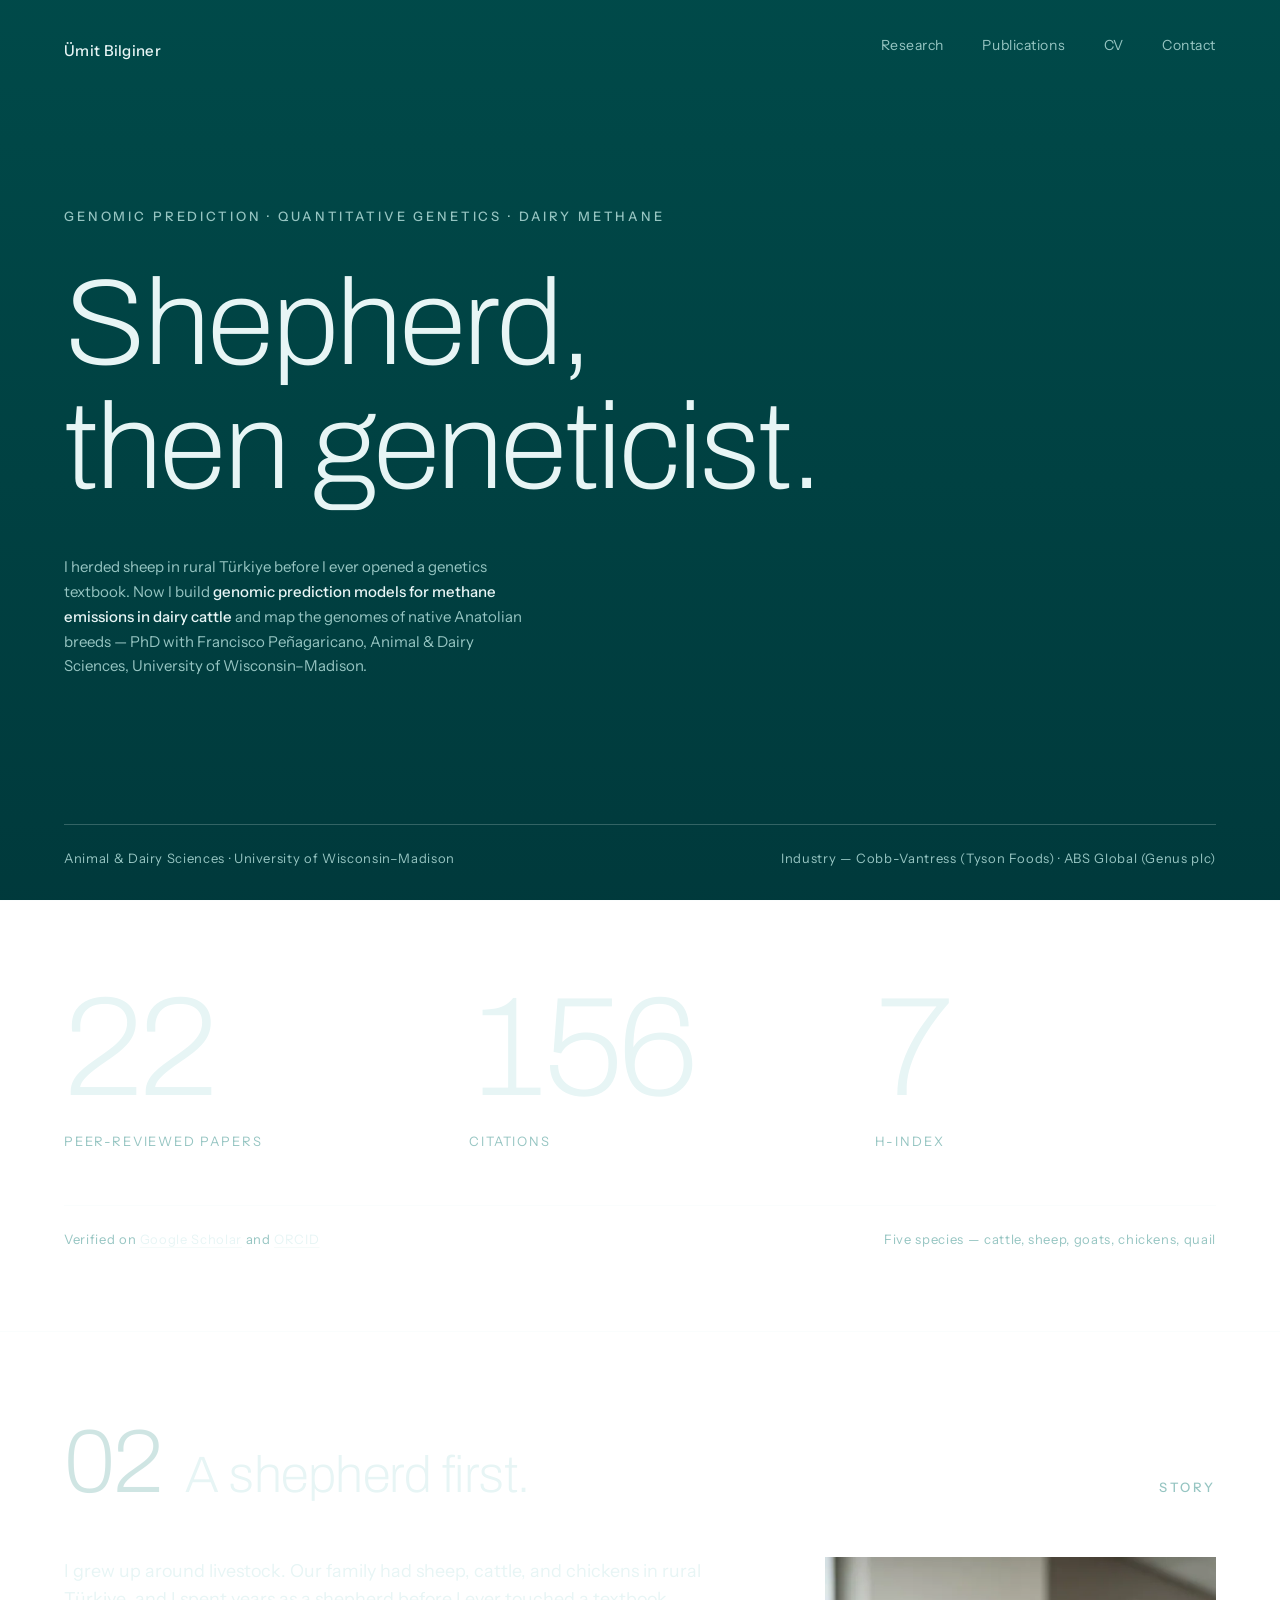
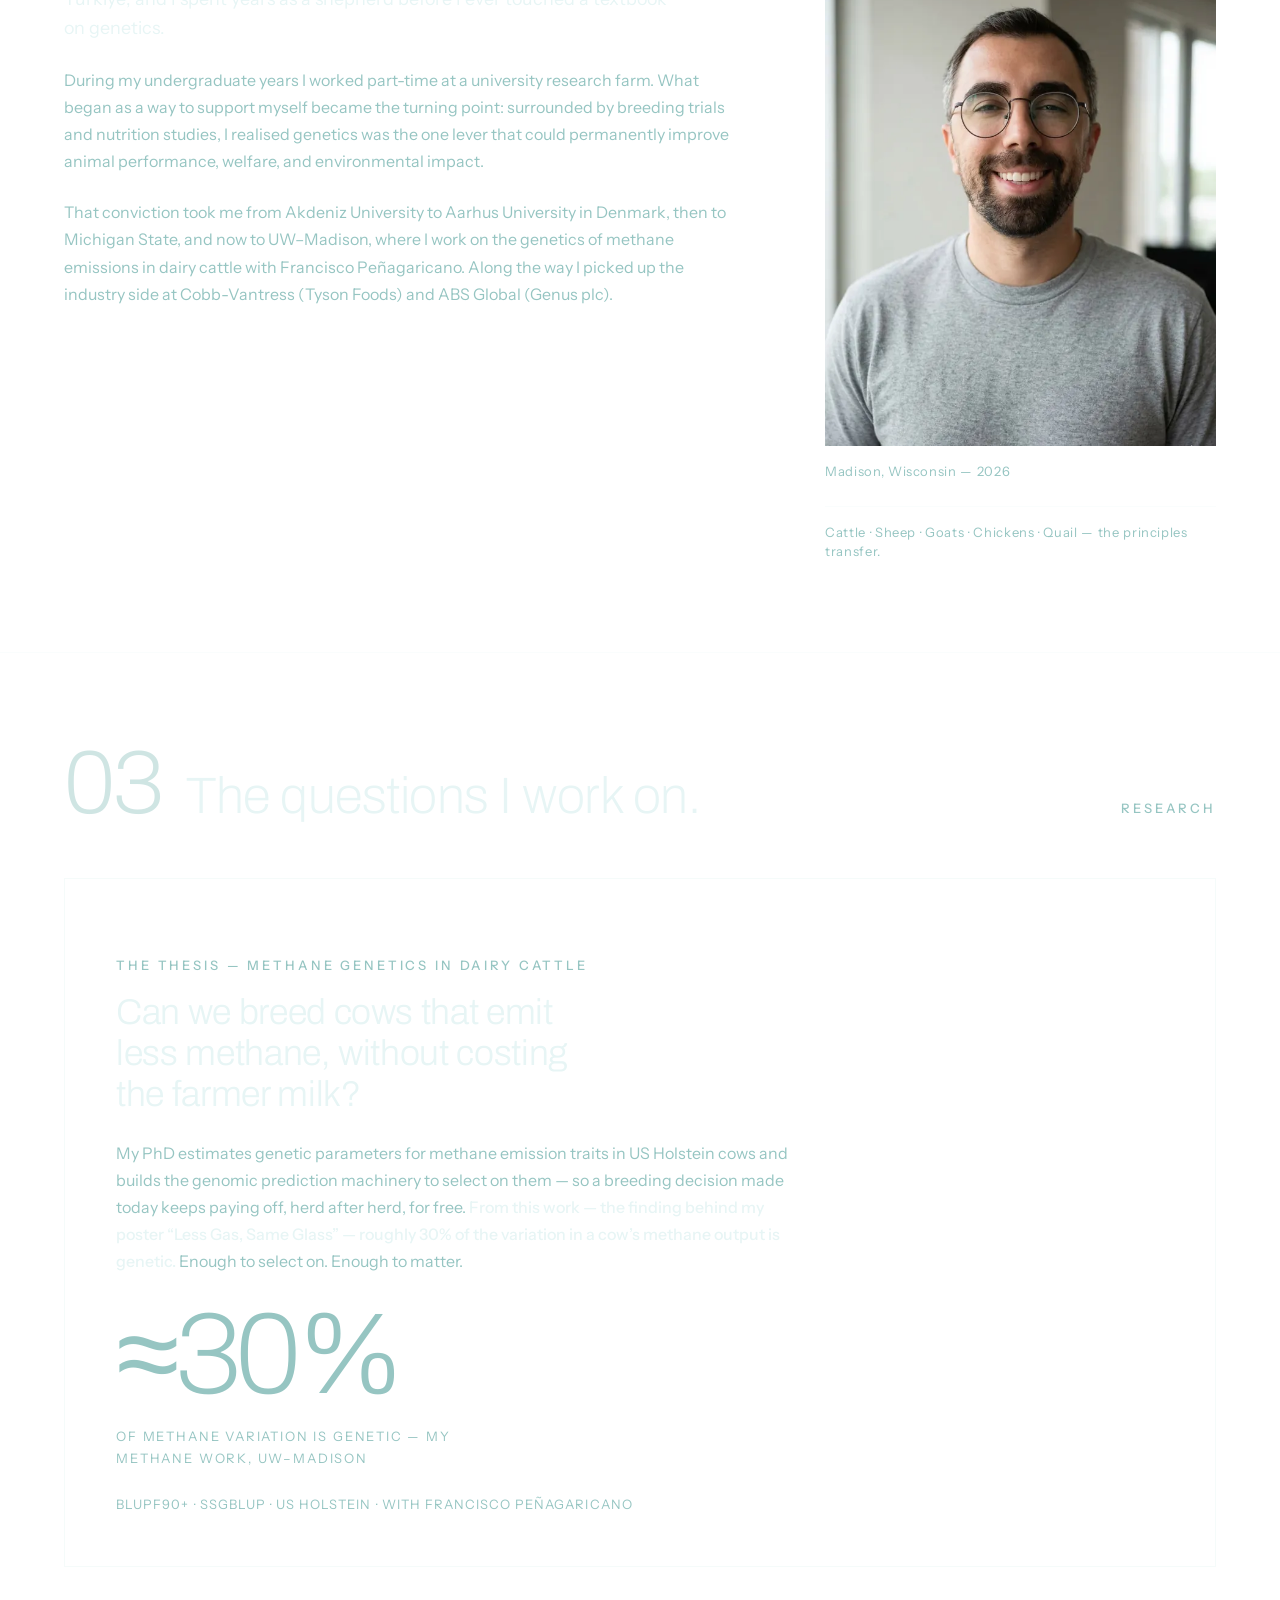
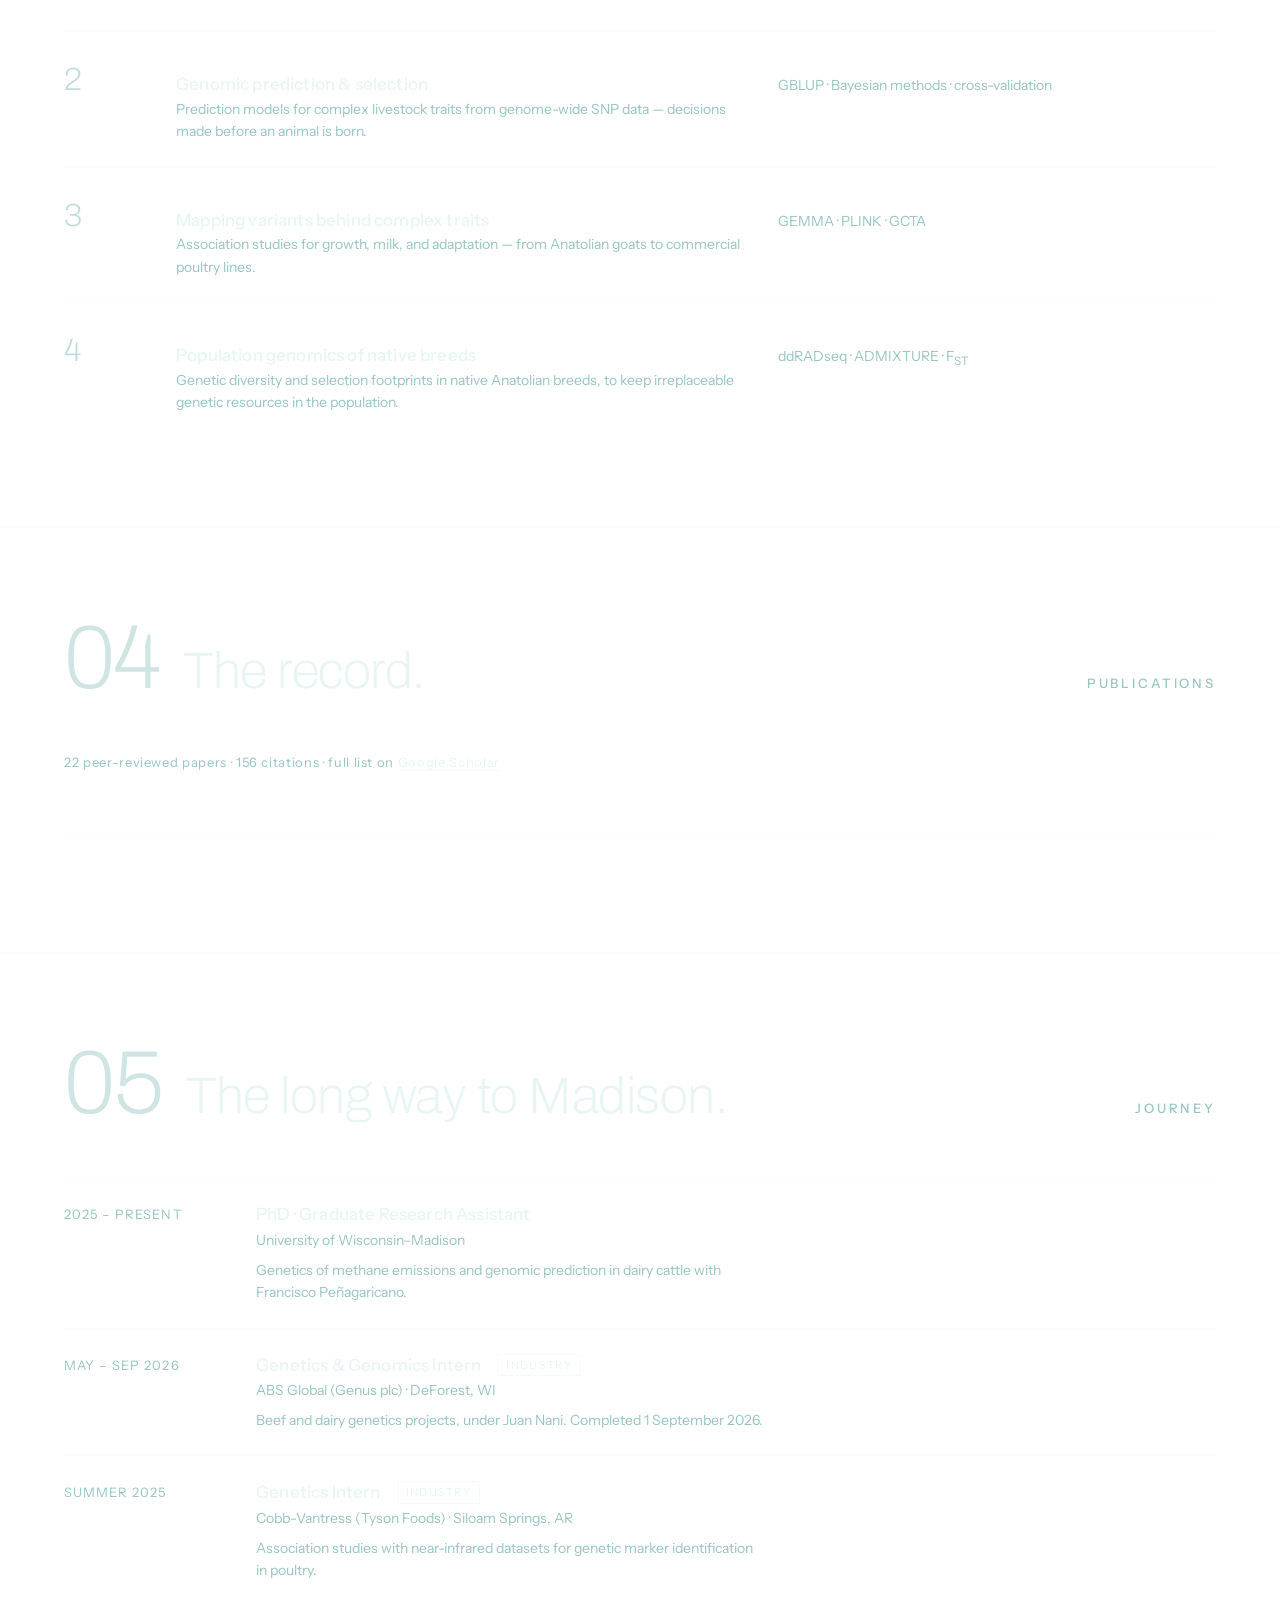
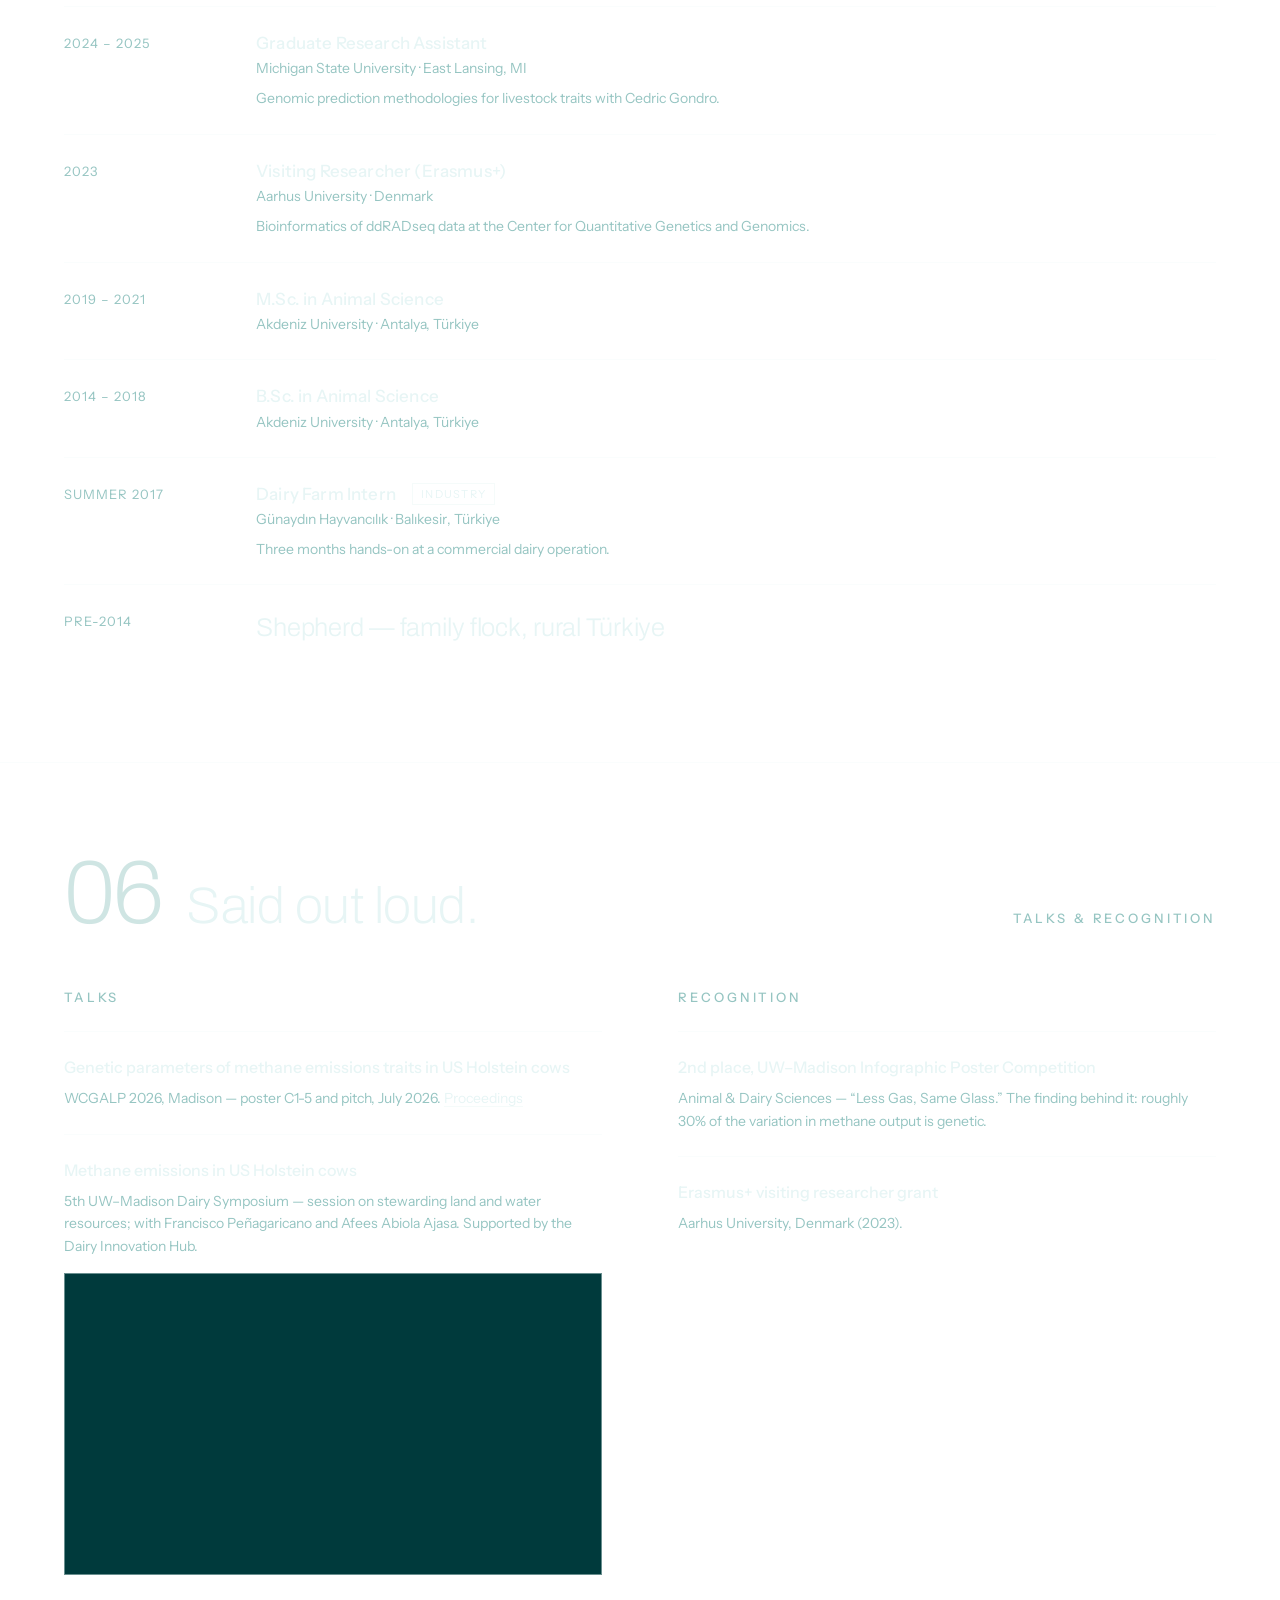
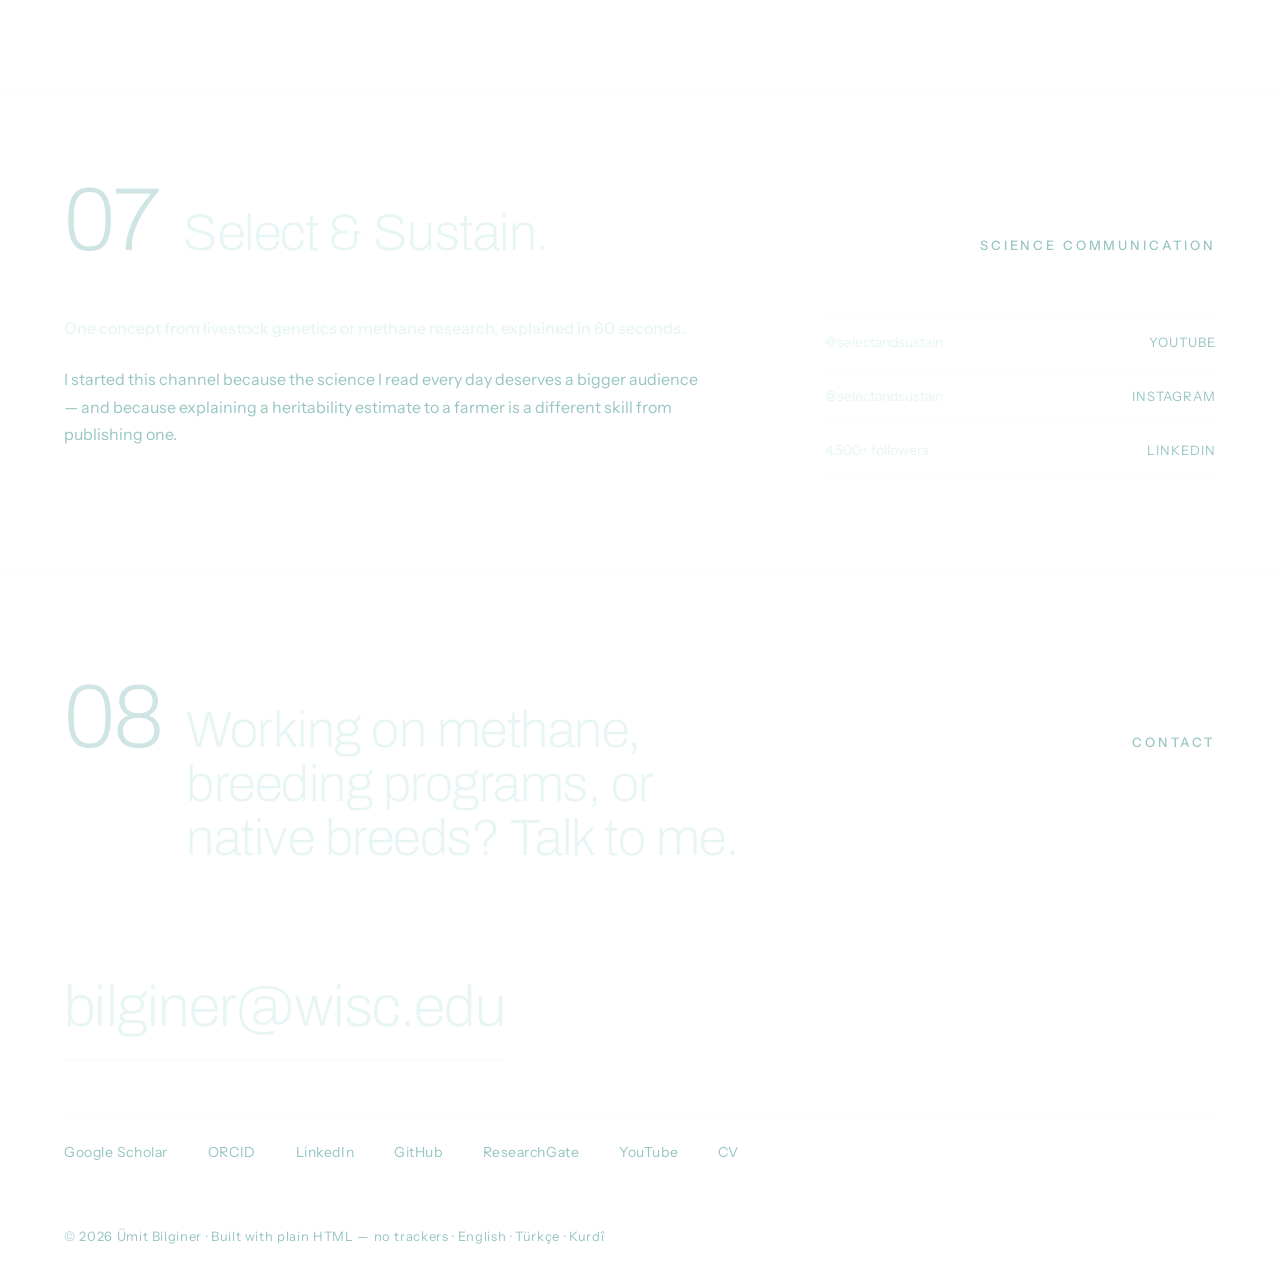
==== commit e4b2a2e8: "feat(redesign): colour-field foundation — hero, CSS system, self-hosted fonts Direction D hero kept " ====
--- a/index.html
+++ b/index.html
@@ -1,412 +1,390 @@
 <!DOCTYPE html>
-<html lang="en">
+<html lang="en" class="no-js">
 <head>
   <meta charset="UTF-8">
   <meta name="viewport" content="width=device-width, initial-scale=1.0">
-  <title>Ümit Bilginer — Quantitative Geneticist, UW–Madison</title>
+  <title>Ümit Bilginer — Quantitative Genetics</title>
   <meta name="google-site-verification" content="Tn6y78t5KicGuXKqPx3C9cRecqQwGbIEsZiwnHvBQXw">
-  <meta name="description" content="Ümit Bilginer — PhD student in Animal & Dairy Sciences at UW–Madison with Francisco Peñagaricano. Genomic selection and GWAS for methane emissions in dairy cattle; population genomics of native Anatolian breeds. 22 publications, h-index 7.">
+  <meta name="description" content="Ümit Bilginer — PhD student in Animal & Dairy Sciences at UW–Madison with Francisco Peñagaricano. Genetics of methane emissions in dairy cattle; genomic prediction; population genomics of native Anatolian breeds. 22 publications, h-index 7.">
   <meta name="author" content="Ümit Bilginer">
   <link rel="canonical" href="https://umitbilginer.github.io/">
-  <meta property="og:title" content="Ümit Bilginer — Quantitative Geneticist">
-  <meta property="og:description" content="From herding sheep to breeding better ones — with genomics. PhD student at UW–Madison: methane genetics in dairy cattle, GWAS, population genomics.">
+  <meta property="og:title" content="Ümit Bilginer — Quantitative Genetics">
+  <meta property="og:description" content="Shepherd, then geneticist. PhD student at UW–Madison working on the genetics of methane emissions in dairy cattle.">
   <meta property="og:image" content="https://umitbilginer.github.io/assets/og.png">
   <meta property="og:url" content="https://umitbilginer.github.io/">
   <meta property="og:type" content="website">
   <meta name="twitter:card" content="summary_large_image">
-  <meta name="twitter:title" content="Ümit Bilginer — Quantitative Geneticist">
-  <meta name="twitter:description" content="From herding sheep to breeding better ones — with genomics.">
+  <meta name="twitter:title" content="Ümit Bilginer — Quantitative Genetics">
+  <meta name="twitter:description" content="Shepherd, then geneticist. Genetics of methane emissions in dairy cattle, UW–Madison.">
   <meta name="twitter:image" content="https://umitbilginer.github.io/assets/og.png">
   <link rel="icon" type="image/svg+xml" href="favicon.svg">
-  <link rel="preload" href="fonts/fraunces-roman-latin.woff2" as="font" type="font/woff2" crossorigin>
-  <link rel="preload" href="fonts/instrument-latin.woff2" as="font" type="font/woff2" crossorigin>
-  <link rel="preload" href="fonts/plexmono-400-latin.woff2" as="font" type="font/woff2" crossorigin>
+  <link rel="preload" href="fonts/archivo-latin.woff2" as="font" type="font/woff2" crossorigin>
+  <link rel="preload" href="fonts/instrumentsans-latin.woff2" as="font" type="font/woff2" crossorigin>
   <link rel="stylesheet" href="css/style.css">
+  <script>document.documentElement.classList.remove('no-js');</script>
   <script type="application/ld+json">
   {
     "@context": "https://schema.org",
-    "@graph": [
-      {
-        "@type": "Person",
-        "@id": "https://umitbilginer.github.io/#person",
-        "name": "Ümit Bilginer",
-        "givenName": "Ümit",
-        "familyName": "Bilginer",
-        "email": "mailto:bilginer@wisc.edu",
-        "jobTitle": "PhD Student, Animal & Dairy Sciences",
-        "affiliation": { "@type": "CollegeOrUniversity", "name": "University of Wisconsin–Madison" },
-        "identifier": { "@type": "PropertyValue", "propertyID": "ORCID", "value": "0000-0002-6217-5223" },
-        "url": "https://umitbilginer.github.io/",
-        "knowsAbout": ["quantitative genetics", "genomic selection", "GWAS", "methane emissions", "dairy cattle", "population genomics"],
-        "sameAs": [
-          "https://scholar.google.com/citations?user=y5osRVUAAAAJ",
-          "https://orcid.org/0000-0002-6217-5223",
-          "https://www.linkedin.com/in/%C3%BCmit-bilginer-a62706192/",
-          "https://github.com/umitbilginer",
-          "https://researchgate.net/profile/Umit-Bilginer",
-          "https://www.youtube.com/@selectandsustain"
-        ]
-      },
-      {
-        "@type": "ScholarlyArticle",
-        "headline": "Candidate genes related to growth and milk production in three Anatolian goats revealed by GWAS",
-        "author": { "@id": "https://umitbilginer.github.io/#person" },
-        "isPartOf": { "@type": "Periodical", "name": "Mammalian Genome" },
-        "datePublished": "2026",
-        "sameAs": "https://doi.org/10.1007/s00335-026-10203-w"
-      },
-      {
-        "@type": "ScholarlyArticle",
-        "headline": "Machine learning classification of dilated cardiomyopathy severity in commercial broiler chickens",
-        "author": { "@id": "https://umitbilginer.github.io/#person" },
-        "isPartOf": { "@type": "Periodical", "name": "Poultry Science" },
-        "datePublished": "2026",
-        "url": "https://www.sciencedirect.com/science/article/pii/S003257912601103X"
-      }
+    "@type": "Person",
+    "@id": "https://umitbilginer.github.io/#person",
+    "name": "Ümit Bilginer",
+    "givenName": "Ümit",
+    "familyName": "Bilginer",
+    "email": "mailto:bilginer@wisc.edu",
+    "jobTitle": "PhD Student, Animal & Dairy Sciences",
+    "affiliation": { "@type": "CollegeOrUniversity", "name": "University of Wisconsin–Madison" },
+    "identifier": { "@type": "PropertyValue", "propertyID": "ORCID", "value": "0000-0002-6217-5223" },
+    "url": "https://umitbilginer.github.io/",
+    "knowsAbout": ["quantitative genetics", "genomic prediction", "methane emissions", "dairy cattle", "population genomics"],
+    "sameAs": [
+      "https://scholar.google.com/citations?user=y5osRVUAAAAJ",
+      "https://orcid.org/0000-0002-6217-5223",
+      "https://www.linkedin.com/in/%C3%BCmit-bilginer-a62706192/",
+      "https://github.com/umitbilginer",
+      "https://researchgate.net/profile/Umit-Bilginer",
+      "https://www.youtube.com/@selectandsustain"
     ]
   }
   </script>
 </head>
 <body>
-  <a class="skip-link" href="#main">Skip to content</a>
-
-  <header class="site-header band">
-    <nav class="nav" aria-label="Primary">
-      <a class="nav-brand" href="#top" aria-label="Ümit Bilginer — home">
-        <svg viewBox="0 0 24 24" aria-hidden="true" focusable="false">
-          <line x1="2" y1="10" x2="22" y2="10" stroke="#C99B3F" stroke-width="1.2" stroke-dasharray="2.5 2.5"/>
-          <line x1="6" y1="20" x2="6" y2="5" stroke="#B4451B" stroke-width="2"/><circle cx="6" cy="5" r="1.8" fill="#B4451B"/>
-          <line x1="12" y1="20" x2="12" y2="8" stroke="#B4451B" stroke-width="2"/><circle cx="12" cy="8" r="1.8" fill="#B4451B"/>
-          <line x1="18" y1="20" x2="18" y2="12" stroke="#B4451B" stroke-width="2"/><circle cx="18" cy="12" r="1.8" fill="#B4451B"/>
-        </svg>
-        Ümit Bilginer
-      </a>
-      <button class="nav-toggle" aria-expanded="false" aria-controls="nav-menu" aria-label="Open menu">
-        <svg viewBox="0 0 24 24" fill="none" stroke="currentColor" stroke-width="2" aria-hidden="true"><path d="M3 6h18M3 12h18M3 18h18"/></svg>
-      </button>
-      <ul class="nav-links" id="nav-menu">
-        <li><a href="#story">Story</a></li>
+
+<a class="skip-link" href="#main">Skip to content</a>
+
+<!-- ========== HERO — direction D, kept intact ========== -->
+<div class="hero" id="top">
+
+  <header>
+    <nav class="nav rise" aria-label="Primary">
+      <a class="nav__name" href="#top">Ümit Bilginer</a>
+      <button class="nav__toggle" id="nav-toggle" aria-expanded="false" aria-controls="nav-menu">Menu</button>
+      <ul class="nav__links" id="nav-menu">
+        <li><button class="nav__close" id="nav-close">Close</button></li>
         <li><a href="#research">Research</a></li>
         <li><a href="#publications">Publications</a></li>
-        <li><a href="#outreach">Outreach</a></li>
         <li><a href="cv.html">CV</a></li>
-        <li><button class="nav-close" aria-label="Close menu">
-          <svg viewBox="0 0 24 24" fill="none" stroke="currentColor" stroke-width="2" width="24" height="24" aria-hidden="true"><path d="M6 6l12 12M18 6L6 18"/></svg>
-        </button></li>
+        <li><a href="#contact">Contact</a></li>
       </ul>
     </nav>
   </header>
 
-  <main id="main">
-    <!-- ========== 1 · HERO ========== -->
-    <section class="band hero" id="top" aria-labelledby="hero-h">
-      <div class="wrap hero-inner">
-        <p class="hero-kicker label">Quantitative genetics · UW–Madison</p>
-        <h1 class="hero-title" id="hero-h">From herding sheep to&nbsp;breeding better ones <span class="accent">—&nbsp;with genomics.</span></h1>
-        <p class="hero-lede">PhD student with Francisco Peñagaricano, working on whether an individual cow's methane output is heritable — it is, and it's my thesis. Genomic selection and GWAS for methane emissions in dairy cattle; population genomics of native Anatolian breeds.</p>
-        <div class="hero-cta">
-          <a class="btn btn-solid" href="#publications">See publications</a>
-          <a class="btn btn-ghost" href="cv.html">Read CV</a>
-        </div>
+  <main class="hero__center" id="main">
+    <p class="kicker rise">Genomic prediction &middot; Quantitative genetics &middot; Dairy methane</p>
+    <h1 class="rise">Shepherd,<br>then geneticist.</h1>
+    <p class="lede rise">
+      I herded sheep in rural <span lang="tr">Türkiye</span> before I ever opened a genetics textbook.
+      Now I build <strong>genomic prediction models for methane emissions in dairy
+      cattle</strong> and map the genomes of native Anatolian breeds &mdash; PhD with
+      Francisco Peñagaricano, Animal &amp; Dairy Sciences,
+      University of Wisconsin&ndash;Madison.
+    </p>
+  </main>
+
+  <footer class="hero__baseline rise">
+    <p>Animal &amp; Dairy Sciences &middot; University of Wisconsin&ndash;Madison</p>
+    <p>Industry &mdash; Cobb-Vantress (Tyson Foods) &middot; ABS Global (Genus plc)</p>
+  </footer>
+
+</div>
+
+<!-- ========== 01 · METRICS ========== -->
+<section class="metrics" aria-label="Record of work">
+  <div class="wrap">
+    <ul class="metrics__row">
+      <li><span class="n">22</span><span class="l">Peer-reviewed papers</span></li>
+      <li><span class="n">156</span><span class="l">Citations</span></li>
+      <li><span class="n">7</span><span class="l">h-index</span></li>
+    </ul>
+    <div class="metrics__foot">
+      <p>Verified on <a href="https://scholar.google.com/citations?user=y5osRVUAAAAJ">Google Scholar</a> and <a href="https://orcid.org/0000-0002-6217-5223">ORCID</a></p>
+      <p>Five species &mdash; cattle, sheep, goats, chickens, quail</p>
+    </div>
+  </div>
+</section>
+
+<!-- ========== 02 · STORY ========== -->
+<section class="section" id="story" aria-labelledby="story-h">
+  <div class="wrap">
+    <div class="section__head">
+      <span class="section__no" aria-hidden="true">02</span>
+      <h2 id="story-h">A shepherd first.</h2>
+      <p class="kicker">Story</p>
+    </div>
+    <div class="story__grid">
+      <div class="story__text">
+        <p class="story__lead">I grew up around livestock. Our family had sheep, cattle, and chickens in rural <span lang="tr">Türkiye</span>, and I spent years as a shepherd before I ever touched a textbook on genetics.</p>
+        <p>During my undergraduate years I worked part-time at a university research farm. What began as a way to support myself became the turning point: surrounded by breeding trials and nutrition studies, I realised genetics was the one lever that could permanently improve animal performance, welfare, and environmental impact.</p>
+        <p>That conviction took me from Akdeniz University to Aarhus University in Denmark, then to Michigan State, and now to UW&ndash;Madison, where I work on the genetics of methane emissions in dairy cattle with Francisco Peñagaricano. Along the way I picked up the industry side at Cobb-Vantress (Tyson Foods) and ABS Global (Genus plc).</p>
       </div>
-      <div class="signal-map" id="signal-map" aria-hidden="true"></div>
-    </section>
-    <p class="signal-caption">↳ Genome-wide significant SNPs — <a href="https://doi.org/10.1007/s00335-026-10203-w">Demir, Bilginer et al., <em>Mammalian Genome</em> 37:30 (2026)</a> · 309,342 SNPs · 481 animals · three Anatolian goat breeds</p>
-
-    <!-- ========== 2 · PROOF STRIP ========== -->
-    <section class="proof" aria-label="Key numbers">
-      <div class="wrap proof-row">
-        <div class="proof-cell"><span class="proof-num" id="m-pubs">22</span><span class="proof-cap">peer-reviewed papers</span></div>
-        <div class="proof-cell"><span class="proof-num" id="m-cites">156</span><span class="proof-cap">citations</span></div>
-        <div class="proof-cell"><span class="proof-num" id="m-h">7</span><span class="proof-cap">h-index</span></div>
-        <div class="proof-cell"><span class="proof-num">2</span><span class="proof-cap">industry internships — Cobb-Vantress · ABS Global</span></div>
-        <a class="proof-scholar" href="https://scholar.google.com/citations?user=y5osRVUAAAAJ">Google Scholar ↗</a>
-      </div>
-    </section>
-
-    <!-- ========== 3 · STORY ========== -->
-    <section class="section" id="story" aria-labelledby="story-h">
-      <div class="wrap">
-        <span class="kicker">02 — Story</span>
-        <h2 class="section-h reveal" id="story-h">A shepherd first.</h2>
-        <div class="story-grid">
-          <div class="story-text">
-            <p class="story-lead">I grew up around livestock. Our family had sheep, cattle, and chickens in rural <span lang="tr">Türkiye</span>, and I spent years as a shepherd before I ever touched a textbook on genetics.</p>
-            <p>During my undergraduate years I worked part-time at a university research farm. What began as a way to support myself became the turning point: surrounded by breeding trials and nutrition studies, I realised genetics was the one lever that could permanently improve animal performance, welfare, and environmental impact.</p>
-            <p>That conviction took me from Akdeniz University to Aarhus University in Denmark, then to Michigan State, and now to UW–Madison, where I work on the genetics of methane emissions in dairy cattle with Francisco Peñagaricano. Along the way I picked up the industry side at Cobb-Vantress (Tyson Foods) and ABS Global (Genus plc).</p>
-          </div>
-          <aside class="story-photo">
-            <figure>
-              <picture>
-                <source srcset="assets/profile-640.webp" type="image/webp">
-                <img src="assets/profile-640.jpg" alt="Ümit Bilginer" width="640" height="802" loading="lazy">
-              </picture>
-              <figcaption>Madison, Wisconsin — 2026</figcaption>
-            </figure>
-            <p class="story-marginalia">Cattle · Sheep · Goats · Chickens · Quail — the principles transfer.</p>
-          </aside>
-        </div>
-      </div>
-    </section>
-
-    <!-- ========== 4 · RESEARCH ========== -->
-    <section class="section" id="research" aria-labelledby="research-h">
-      <div class="wrap">
-        <span class="kicker">03 — Research</span>
-        <h2 class="section-h reveal" id="research-h">Four questions, one ledger.</h2>
-        <div class="research-ledger">
-          <a class="research-row" href="#publications">
-            <span class="research-num">R1</span>
-            <span>
-              <span class="research-title">Methane genetics in dairy cattle</span>
-              <span class="research-desc" style="display:block">The PhD thesis, ongoing: whether an individual cow's methane output is heritable, and how to select on it without costing the farmer milk.</span>
-            </span>
-            <span class="research-tags">BLUPF90+ · ssGBLUP · US Holstein</span>
-          </a>
-          <a class="research-row" href="#publications">
-            <span class="research-num">R2</span>
-            <span>
-              <span class="research-title">Genomic selection &amp; prediction</span>
-              <span class="research-desc" style="display:block">Prediction models for complex livestock traits from genome-wide SNP data — decisions made before an animal is born.</span>
-            </span>
-            <span class="research-tags">GBLUP · Bayesian · cross-validation</span>
-          </a>
-          <a class="research-row" href="#publications">
-            <span class="research-num">R3</span>
-            <span>
-              <span class="research-title">GWAS &amp; QTL mapping</span>
-              <span class="research-desc" style="display:block">Variants behind growth, milk, and adaptation — from Anatolian goats to commercial poultry lines.</span>
-            </span>
-            <span class="research-tags">GEMMA · PLINK · GCTA</span>
-          </a>
-          <a class="research-row" href="#publications">
-            <span class="research-num">R4</span>
-            <span>
-              <span class="research-title">Population genomics &amp; conservation of native breeds</span>
-              <span class="research-desc" style="display:block">Genetic diversity and selection footprints in native breeds, to keep irreplaceable genetic resources in the population.</span>
-            </span>
-            <span class="research-tags">ddRADseq · ADMIXTURE · FST</span>
-          </a>
-        </div>
-      </div>
-    </section>
-
-    <div class="snp-divider" data-divider aria-hidden="true"></div>
-
-    <!-- ========== 5 · PUBLICATIONS ========== -->
-    <section class="section" id="publications" aria-labelledby="pubs-h">
-      <div class="wrap">
-        <span class="kicker">04 — Publications</span>
-        <div class="pubs-head">
-          <h2 class="section-h reveal" id="pubs-h">The record.</h2>
-          <p class="pubs-meta"><span id="pubs-count">22 papers</span> · 156 citations · <a href="https://scholar.google.com/citations?user=y5osRVUAAAAJ">Scholar ↗</a></p>
-        </div>
-        <div class="pub-filters" id="pub-filters" role="group" aria-label="Filter publications"></div>
-        <div class="pub-ledger" id="pub-ledger">
-          <noscript>
-            <p style="padding-block:24px">This publication list is rendered with JavaScript. With scripts off, the full, always-current list is on
-            <a href="https://scholar.google.com/citations?user=y5osRVUAAAAJ">Google Scholar</a> — 22 peer-reviewed papers, 156 citations, h-index 7. Highlights:
-            <em>Machine learning classification of dilated cardiomyopathy severity in commercial broiler chickens</em> (Poultry Science, 2026);
-            <em>Candidate genes related to growth and milk production in three Anatolian goats revealed by GWAS</em> (Mammalian Genome, 2026);
-            <em>Genetic parameters of methane emissions traits in US Holstein cows</em> (WCGALP 2026).</p>
-          </noscript>
-        </div>
-        <div class="pubs-foot">
-          <button class="pub-toggle" id="pub-toggle" hidden>Show all 22</button>
-        </div>
-      </div>
-    </section>
-
-    <!-- ========== 6 · JOURNEY (+ Talks & Recognition, folded) ========== -->
-    <section class="section" id="journey" aria-labelledby="journey-h">
-      <div class="wrap">
-        <span class="kicker">05 — Journey</span>
-        <h2 class="section-h reveal" id="journey-h">The long way to Madison.</h2>
-        <ol class="timeline">
-          <li class="tl-item industry">
-            <span class="tl-date">May – Sep 2026</span>
-            <span class="tl-spine"><span class="tl-marker"></span></span>
-            <div class="tl-body">
-              <h3 class="tl-title">Genetics &amp; Genomics Intern<span class="tl-tag">Industry</span></h3>
-              <p class="tl-org">ABS Global (Genus plc) · DeForest, WI</p>
-              <p class="tl-note">Beef and dairy genetics projects, under Juan Nani. Completed 1 September 2026.</p>
+      <aside class="story__photo">
+        <figure>
+          <picture>
+            <source srcset="assets/profile-640.webp" type="image/webp">
+            <img src="assets/profile-640.jpg" alt="Ümit Bilginer" width="640" height="802" loading="lazy">
+          </picture>
+          <figcaption>Madison, Wisconsin &mdash; 2026</figcaption>
+        </figure>
+        <p class="story__species">Cattle &middot; Sheep &middot; Goats &middot; Chickens &middot; Quail &mdash; the principles transfer.</p>
+      </aside>
+    </div>
+  </div>
+</section>
+
+<!-- ========== 03 · RESEARCH ========== -->
+<section class="section" id="research" aria-labelledby="research-h">
+  <div class="wrap">
+    <div class="section__head">
+      <span class="section__no" aria-hidden="true">03</span>
+      <h2 id="research-h">The questions I work on.</h2>
+      <p class="kicker">Research</p>
+    </div>
+
+    <div class="research__lead">
+      <p class="kicker">The thesis &mdash; methane genetics in dairy cattle</p>
+      <h3>Can we breed cows that emit less methane, without costing the farmer milk?</h3>
+      <p>My PhD estimates genetic parameters for methane emission traits in US Holstein cows
+      and builds the genomic prediction machinery to select on them &mdash; so a breeding
+      decision made today keeps paying off, herd after herd, for free.
+      <strong>From this work &mdash; the finding behind my poster &ldquo;Less Gas, Same
+      Glass&rdquo; &mdash; roughly 30% of the variation in a cow&rsquo;s methane output is
+      genetic.</strong> Enough to select on. Enough to matter.</p>
+      <p class="research__figure">
+        <span class="n">&asymp;30%</span>
+        <span class="l">of methane variation is genetic &mdash; my methane work, UW&ndash;Madison</span>
+      </p>
+      <p class="research__tools">BLUPF90+ &middot; ssGBLUP &middot; US Holstein &middot; with Francisco Peñagaricano</p>
+    </div>
+
+    <ul class="research__rows">
+      <li class="research__row">
+        <span class="no" aria-hidden="true">2</span>
+        <div>
+          <h3>Genomic prediction &amp; selection</h3>
+          <p>Prediction models for complex livestock traits from genome-wide SNP data &mdash; decisions made before an animal is born.</p>
+        </div>
+        <p class="aside">GBLUP &middot; Bayesian methods &middot; cross-validation</p>
+      </li>
+      <li class="research__row">
+        <span class="no" aria-hidden="true">3</span>
+        <div>
+          <h3>Mapping variants behind complex traits</h3>
+          <p>Association studies for growth, milk, and adaptation &mdash; from Anatolian goats to commercial poultry lines.</p>
+        </div>
+        <p class="aside">GEMMA &middot; PLINK &middot; GCTA</p>
+      </li>
+      <li class="research__row">
+        <span class="no" aria-hidden="true">4</span>
+        <div>
+          <h3>Population genomics of native breeds</h3>
+          <p>Genetic diversity and selection footprints in native Anatolian breeds, to keep irreplaceable genetic resources in the population.</p>
+        </div>
+        <p class="aside">ddRADseq &middot; ADMIXTURE &middot; F<sub>ST</sub></p>
+      </li>
+    </ul>
+  </div>
+</section>
+
+<!-- ========== 04 · PUBLICATIONS ========== -->
+<section class="section" id="publications" aria-labelledby="pubs-h">
+  <div class="wrap">
+    <div class="section__head">
+      <span class="section__no" aria-hidden="true">04</span>
+      <h2 id="pubs-h">The record.</h2>
+      <p class="kicker">Publications</p>
+    </div>
+
+    <p class="pubs__meta">22 peer-reviewed papers &middot; 156 citations &middot; full list on <a href="https://scholar.google.com/citations?user=y5osRVUAAAAJ">Google Scholar</a></p>
+
+    <div class="pubs__filters" id="pub-filters" role="group" aria-label="Filter publications" style="margin-top:var(--space-lg)"></div>
+
+    <div id="pub-list" aria-live="polite">
+      <noscript>
+        <p class="pubs__status">This list is rendered with JavaScript. With scripts off, the full, always-current
+        list is on <a href="https://scholar.google.com/citations?user=y5osRVUAAAAJ">Google Scholar</a> &mdash;
+        22 peer-reviewed papers, 156 citations, h-index 7.</p>
+      </noscript>
+    </div>
+
+    <div class="pubs__foot">
+      <button class="pubs__toggle" id="pub-toggle" hidden>Show all 22</button>
+      <p class="pubs__meta" id="pub-count" aria-live="polite"></p>
+    </div>
+  </div>
+</section>
+
+<!-- ========== 05 · JOURNEY ========== -->
+<section class="section" id="journey" aria-labelledby="journey-h">
+  <div class="wrap">
+    <div class="section__head">
+      <span class="section__no" aria-hidden="true">05</span>
+      <h2 id="journey-h">The long way to Madison.</h2>
+      <p class="kicker">Journey</p>
+    </div>
+
+    <ol class="timeline">
+      <li class="tl">
+        <span class="tl__date">2025 &ndash; present</span>
+        <div>
+          <h3>PhD &middot; Graduate Research Assistant</h3>
+          <p class="tl__org">University of Wisconsin&ndash;Madison</p>
+          <p class="tl__note">Genetics of methane emissions and genomic prediction in dairy cattle with Francisco Peñagaricano.</p>
+        </div>
+      </li>
+      <li class="tl">
+        <span class="tl__date">May &ndash; Sep 2026</span>
+        <div>
+          <h3>Genetics &amp; Genomics Intern<span class="tag">Industry</span></h3>
+          <p class="tl__org">ABS Global (Genus plc) &middot; DeForest, WI</p>
+          <p class="tl__note">Beef and dairy genetics projects, under Juan Nani. Completed 1 September 2026.</p>
+        </div>
+      </li>
+      <li class="tl">
+        <span class="tl__date">Summer 2025</span>
+        <div>
+          <h3>Genetics Intern<span class="tag">Industry</span></h3>
+          <p class="tl__org">Cobb-Vantress (Tyson Foods) &middot; Siloam Springs, AR</p>
+          <p class="tl__note">Association studies with near-infrared datasets for genetic marker identification in poultry.</p>
+        </div>
+      </li>
+      <li class="tl">
+        <span class="tl__date">2024 &ndash; 2025</span>
+        <div>
+          <h3>Graduate Research Assistant</h3>
+          <p class="tl__org">Michigan State University &middot; East Lansing, MI</p>
+          <p class="tl__note">Genomic prediction methodologies for livestock traits with Cedric Gondro.</p>
+        </div>
+      </li>
+      <li class="tl">
+        <span class="tl__date">2023</span>
+        <div>
+          <h3>Visiting Researcher (Erasmus+)</h3>
+          <p class="tl__org">Aarhus University &middot; Denmark</p>
+          <p class="tl__note">Bioinformatics of ddRADseq data at the Center for Quantitative Genetics and Genomics.</p>
+        </div>
+      </li>
+      <li class="tl">
+        <span class="tl__date">2019 &ndash; 2021</span>
+        <div>
+          <h3>M.Sc. in Animal Science</h3>
+          <p class="tl__org">Akdeniz University &middot; Antalya, <span lang="tr">Türkiye</span></p>
+        </div>
+      </li>
+      <li class="tl">
+        <span class="tl__date">2014 &ndash; 2018</span>
+        <div>
+          <h3>B.Sc. in Animal Science</h3>
+          <p class="tl__org">Akdeniz University &middot; Antalya, <span lang="tr">Türkiye</span></p>
+        </div>
+      </li>
+      <li class="tl">
+        <span class="tl__date">Summer 2017</span>
+        <div>
+          <h3>Dairy Farm Intern<span class="tag">Industry</span></h3>
+          <p class="tl__org"><span lang="tr">Günaydın Hayvancılık</span> &middot; <span lang="tr">Balıkesir</span>, <span lang="tr">Türkiye</span></p>
+          <p class="tl__note">Three months hands-on at a commercial dairy operation.</p>
+        </div>
+      </li>
+      <li class="tl tl--root">
+        <span class="tl__date">pre-2014</span>
+        <div>
+          <h3>Shepherd &mdash; family flock, rural <span lang="tr">Türkiye</span></h3>
+        </div>
+      </li>
+    </ol>
+  </div>
+</section>
+
+<!-- ========== 06 · TALKS & RECOGNITION ========== -->
+<section class="section" id="talks" aria-labelledby="talks-h">
+  <div class="wrap">
+    <div class="section__head">
+      <span class="section__no" aria-hidden="true">06</span>
+      <h2 id="talks-h">Said out loud.</h2>
+      <p class="kicker">Talks &amp; recognition</p>
+    </div>
+
+    <div class="recog__grid">
+      <div>
+        <h3>Talks</h3>
+        <ul>
+          <li>
+            <p class="recog__title">Genetic parameters of methane emissions traits in US Holstein cows</p>
+            <p class="recog__note">WCGALP 2026, Madison &mdash; poster C1-5 and pitch, July 2026.
+              <a href="https://www.iastatedigitalpress.com/wcgalp/article/id/24220/">Proceedings</a></p>
+          </li>
+          <li>
+            <p class="recog__title">Methane emissions in US Holstein cows</p>
+            <p class="recog__note">5th UW&ndash;Madison Dairy Symposium &mdash; session on stewarding land and water
+              resources; with Francisco Peñagaricano and Afees Abiola Ajasa. Supported by the Dairy Innovation Hub.</p>
+            <div class="video-facade" data-video-id="6ocJvWbaxkg" data-video-title="Recording — 5th UW–Madison Dairy Symposium talk">
+              <noscript><p class="pubs__status">Watch the recording on <a href="https://www.youtube.com/watch?v=6ocJvWbaxkg">YouTube</a>.</p></noscript>
             </div>
           </li>
-          <li class="tl-item">
-            <span class="tl-date">2025 – present</span>
-            <span class="tl-spine"><span class="tl-marker"></span></span>
-            <div class="tl-body">
-              <h3 class="tl-title">PhD · Graduate Research Assistant</h3>
-              <p class="tl-org">University of Wisconsin–Madison</p>
-              <p class="tl-note">Genetics of methane emissions and genomic prediction in dairy cattle with Francisco Peñagaricano.</p>
-            </div>
+        </ul>
+      </div>
+      <div>
+        <h3>Recognition</h3>
+        <ul>
+          <li>
+            <p class="recog__title">2nd place, UW&ndash;Madison Infographic Poster Competition</p>
+            <p class="recog__note">Animal &amp; Dairy Sciences &mdash; &ldquo;Less Gas, Same Glass.&rdquo; The finding
+              behind it: roughly 30% of the variation in methane output is genetic.</p>
           </li>
-          <li class="tl-item industry">
-            <span class="tl-date">Summer 2025</span>
-            <span class="tl-spine"><span class="tl-marker"></span></span>
-            <div class="tl-body">
-              <h3 class="tl-title">Genetics Intern<span class="tl-tag">Industry</span></h3>
-              <p class="tl-org">Cobb-Vantress (Tyson Foods) · Siloam Springs, AR</p>
-              <p class="tl-note">GWAS with Near-Infrared datasets for genetic marker identification in poultry.</p>
-            </div>
+          <li>
+            <p class="recog__title">Erasmus+ visiting researcher grant</p>
+            <p class="recog__note">Aarhus University, Denmark (2023).</p>
           </li>
-          <li class="tl-item">
-            <span class="tl-date">2024 – 2025</span>
-            <span class="tl-spine"><span class="tl-marker"></span></span>
-            <div class="tl-body">
-              <h3 class="tl-title">Graduate Research Assistant</h3>
-              <p class="tl-org">Michigan State University · East Lansing, MI</p>
-              <p class="tl-note">Genomic prediction methodologies for livestock traits with Cedric Gondro.</p>
-            </div>
-          </li>
-          <li class="tl-item">
-            <span class="tl-date">2023</span>
-            <span class="tl-spine"><span class="tl-marker"></span></span>
-            <div class="tl-body">
-              <h3 class="tl-title">Visiting Researcher (Erasmus+)</h3>
-              <p class="tl-org">Aarhus University · Denmark</p>
-              <p class="tl-note">Bioinformatics of ddRADseq data at the Center for Quantitative Genetics and Genomics.</p>
-            </div>
-          </li>
-          <li class="tl-item">
-            <span class="tl-date">2019 – 2021</span>
-            <span class="tl-spine"><span class="tl-marker"></span></span>
-            <div class="tl-body">
-              <h3 class="tl-title">M.Sc. in Animal Science</h3>
-              <p class="tl-org">Akdeniz University · Antalya, <span lang="tr">Türkiye</span></p>
-            </div>
-          </li>
-          <li class="tl-item">
-            <span class="tl-date">2014 – 2018</span>
-            <span class="tl-spine"><span class="tl-marker"></span></span>
-            <div class="tl-body">
-              <h3 class="tl-title">B.Sc. in Animal Science</h3>
-              <p class="tl-org">Akdeniz University · Antalya, <span lang="tr">Türkiye</span></p>
-            </div>
-          </li>
-          <li class="tl-item industry">
-            <span class="tl-date">Summer 2017</span>
-            <span class="tl-spine"><span class="tl-marker"></span></span>
-            <div class="tl-body">
-              <h3 class="tl-title">Dairy Farm Intern<span class="tl-tag">Industry</span></h3>
-              <p class="tl-org"><span lang="tr">Günaydın Hayvancılık</span> · <span lang="tr">Balıkesir</span>, <span lang="tr">Türkiye</span></p>
-              <p class="tl-note">Three months hands-on at a commercial dairy operation.</p>
-            </div>
-          </li>
-          <li class="tl-item root">
-            <span class="tl-date">pre-2014</span>
-            <span class="tl-spine"><span class="tl-marker"></span></span>
-            <div class="tl-body">
-              <h3 class="tl-title">Shepherd — family flock, rural <span lang="tr">Türkiye</span></h3>
-            </div>
-          </li>
-        </ol>
-
-        <!-- Talks & Recognition — folded into Journey (fewer than 3 entries per column; see spec §6.7) -->
-        <div class="recognition" id="recognition">
-          <div>
-            <h3>Talks</h3>
-            <ul>
-              <li>
-                <p class="item-title">Genetic parameters of methane emissions traits in US Holstein cows</p>
-                <p class="item-note">WCGALP 2026, Madison — poster C1-5 and pitch, July 2026.</p>
-                <p class="item-links"><a href="https://www.iastatedigitalpress.com/wcgalp/article/id/24220/">Proceedings ↗</a></p>
-              </li>
-              <li>
-                <p class="item-title">Methane emissions in US Holstein cows</p>
-                <p class="item-note">5th UW–Madison Dairy Symposium — session on stewarding land and water resources; with Francisco Peñagaricano and Afees Abiola Ajasa. Supported by the Dairy Innovation Hub.</p>
-                <div class="video-slot talk-video" data-video-id="6ocJvWbaxkg" data-title="Recording: 5th UW–Madison Dairy Symposium talk"></div>
-              </li>
-            </ul>
-          </div>
-          <div>
-            <h3>Recognition</h3>
-            <ul>
-              <li>
-                <p class="item-title">2nd place, UW–Madison Infographic Poster Competition</p>
-                <p class="item-note">Animal &amp; Dairy Sciences — “Less Gas, Same Glass.” The finding behind it: roughly 30% of the variation in methane output is genetic.</p>
-              </li>
-              <li>
-                <p class="item-title">Erasmus+ visiting researcher grant</p>
-                <p class="item-note">Aarhus University, Denmark (2023).</p>
-              </li>
-            </ul>
-          </div>
-        </div>
+        </ul>
       </div>
-    </section>
-
-    <div class="snp-divider" data-divider aria-hidden="true"></div>
-
-    <!-- ========== 7 · SCIENCE COMMUNICATION ========== -->
-    <section class="section" id="outreach" aria-labelledby="outreach-h">
-      <div class="wrap">
-        <span class="kicker">06 — Science communication</span>
-        <h2 class="section-h reveal" id="outreach-h">Select &amp; Sustain.</h2>
-        <div class="outreach-frame">
-          <div class="outreach-head">
-            <img src="assets/selectandsustain-160.webp" alt="" width="56" height="56" loading="lazy">
-            <p class="mono" style="margin:0">One concept from livestock genetics or methane research, explained in 60 seconds.</p>
-          </div>
-          <p>I started this channel because the science I read every day deserves a bigger audience — and because explaining a heritability estimate to a farmer is a different skill from publishing one.</p>
-          <div class="outreach-grid">
-            <div class="video-slot featured" data-video-id="GpOmy7ImSlo" data-title="EP 3: Why Some Cows Produce Twice the Methane" data-aspect="9x16">
-              <span class="video-label">EP 3 — Twice the Methane (featured)</span>
-            </div>
-            <div class="video-slot" data-video-id="V0yl0N9jJZE" data-title="EP 1: Cows Burp Methane" data-aspect="9x16">
-              <span class="video-label">EP 1 — Cows Burp Methane</span>
-            </div>
-            <div class="video-slot" data-video-id="uCmMqqnutas" data-title="EP 2: Methane 80x CO2" data-aspect="9x16">
-              <span class="video-label">EP 2 — Methane 80× CO₂</span>
-            </div>
-            <div class="video-slot" data-video-id="T4bMO9374pc" data-title="EP 4: Genomic Selection" data-aspect="9x16">
-              <span class="video-label">EP 4 — Genomic Selection</span>
-            </div>
-            <div class="video-slot" data-video-id="q9bA-3g3gxA" data-title="EP 5: Milk's Climate Secret" data-aspect="9x16">
-              <span class="video-label">EP 5 — Milk's Climate Secret</span>
-            </div>
-          </div>
-          <p class="outreach-stats">
-            <a href="https://www.youtube.com/@selectandsustain">YouTube</a> ·
-            <a href="https://www.instagram.com/selectandsustain/">Instagram @selectandsustain</a> ·
-            4,500+ on <a href="https://www.linkedin.com/in/%C3%BCmit-bilginer-a62706192/">LinkedIn</a>
-          </p>
-        </div>
+    </div>
+  </div>
+</section>
+
+<!-- ========== 07 · OUTREACH ========== -->
+<section class="section" id="outreach" aria-labelledby="outreach-h">
+  <div class="wrap">
+    <div class="section__head">
+      <span class="section__no" aria-hidden="true">07</span>
+      <h2 id="outreach-h">Select &amp; Sustain.</h2>
+      <p class="kicker">Science communication</p>
+    </div>
+
+    <div class="outreach__grid">
+      <div>
+        <p><strong>One concept from livestock genetics or methane research, explained in 60 seconds.</strong></p>
+        <p>I started this channel because the science I read every day deserves a bigger audience &mdash; and because explaining a heritability estimate to a farmer is a different skill from publishing one.</p>
       </div>
-    </section>
-
-    <!-- ========== 8 · TOOLBOX ========== -->
-    <section class="section" id="toolbox" aria-labelledby="toolbox-h" style="padding-top:0">
-      <div class="wrap">
-        <span class="kicker">07 — Toolbox</span>
-        <h2 class="section-h reveal" id="toolbox-h">Instruments.</h2>
-        <div class="toolbox-lines">
-          <div><span class="cat">Genomics</span> — R · BLUPF90+ · PLINK · GCTA · GEMMA · VCFtools · ADMIXTURE</div>
-          <div><span class="cat">Computing</span> — Linux · Bash · HPC (CHTC)</div>
-          <div><span class="cat">Wet lab</span> — ddRADseq library prep · GBS · PCR</div>
-        </div>
-      </div>
-    </section>
-  </main>
-
-  <!-- ========== 9 · CONTACT / FOOTER ========== -->
-  <footer class="band footer-band" id="contact">
-    <div class="footer-skyline" data-skyline aria-hidden="true"></div>
-    <div class="wrap footer-inner">
-      <h2 class="footer-h">Working on methane, breeding programs, or native breeds? Talk to me.</h2>
-      <a class="footer-email" href="mailto:bilginer@wisc.edu">bilginer@wisc.edu</a>
-      <div class="footer-links">
-        <a href="https://scholar.google.com/citations?user=y5osRVUAAAAJ">Google Scholar</a>
-        <a href="https://orcid.org/0000-0002-6217-5223">ORCID</a>
-        <a href="https://www.linkedin.com/in/%C3%BCmit-bilginer-a62706192/">LinkedIn</a>
-        <a href="https://github.com/umitbilginer">GitHub</a>
-        <a href="https://researchgate.net/profile/Umit-Bilginer">ResearchGate</a>
-        <a href="https://www.youtube.com/@selectandsustain">YouTube</a>
-      </div>
-      <p class="footer-fine">© 2026 Ümit Bilginer · Built with plain HTML — no trackers · English · <span lang="tr">Türkçe</span> · <span lang="ku">Kurdî</span></p>
-    </div>
-  </footer>
-
-  <script src="js/main.js"></script>
+      <ul class="outreach__channels">
+        <li><a href="https://www.youtube.com/@selectandsustain">@selectandsustain<span class="where">YouTube</span></a></li>
+        <li><a href="https://www.instagram.com/selectandsustain/">@selectandsustain<span class="where">Instagram</span></a></li>
+        <li><a href="https://www.linkedin.com/in/%C3%BCmit-bilginer-a62706192/">4,500+ followers<span class="where">LinkedIn</span></a></li>
+      </ul>
+    </div>
+  </div>
+</section>
+
+<!-- ========== 08 · CONTACT ========== -->
+<footer class="contact" id="contact">
+  <div class="wrap">
+    <div class="section__head">
+      <span class="section__no" aria-hidden="true">08</span>
+      <h2>Working on methane, breeding programs, or native breeds? Talk to me.</h2>
+      <p class="kicker">Contact</p>
+    </div>
+    <a class="contact__email" href="mailto:bilginer@wisc.edu">bilginer@wisc.edu</a>
+    <ul class="contact__links">
+      <li><a href="https://scholar.google.com/citations?user=y5osRVUAAAAJ">Google Scholar</a></li>
+      <li><a href="https://orcid.org/0000-0002-6217-5223">ORCID</a></li>
+      <li><a href="https://www.linkedin.com/in/%C3%BCmit-bilginer-a62706192/">LinkedIn</a></li>
+      <li><a href="https://github.com/umitbilginer">GitHub</a></li>
+      <li><a href="https://researchgate.net/profile/Umit-Bilginer">ResearchGate</a></li>
+      <li><a href="https://www.youtube.com/@selectandsustain">YouTube</a></li>
+      <li><a href="cv.html">CV</a></li>
+    </ul>
+    <p class="contact__fine">&copy; 2026 Ümit Bilginer &middot; Built with plain HTML &mdash; no trackers &middot; English &middot; <span lang="tr">Türkçe</span> &middot; <span lang="ku">Kurdî</span></p>
+  </div>
+</footer>
+
+<script src="js/main.js"></script>
 </body>
 </html>
--- a/css/style.css
+++ b/css/style.css
@@ -1,560 +1,1017 @@
 /* ============================================================
-   umitbilginer.github.io — "The Field and the Genome"
-   Rewritten from scratch per docs/redesign-spec.md
-   ============================================================ */
-
-/* ---------- Fonts (self-hosted, subset latin + Turkish ext) ---------- */
+   ÜMIT BILGINER — personal academic site
+   Direction D · "Colour field"
+   Sovereign, chromatic, unhurried.
+
+   TYPE     Archivo 200/300 (light, enormous) for display;
+            Instrument Sans 400/500 for small precise text.
+   COLOR    One deep pine-teal owns the screen. Near-white ink,
+            one dim secondary tone. Nothing else.
+   BORROW   From direction C, exactly one thing: poster-scale
+            numerals for metrics and section numbers. Scale only —
+            same single hue, same fonts.
+   DENSITY  Very loose. Few elements, each given air.
+   RADIUS   0 everywhere.  SHADOW  none.
+   MOTION   One measured entrance on load, then stillness.
+   ============================================================ */
+
+/* ---------- fonts (self-hosted, latin + latin-ext) ---------- */
+/* Archivo variable file serves both 200 and 300; Instrument Sans
+   variable file serves 400 and 500. */
+
 @font-face {
-  font-family: 'Fraunces';
+  font-family: "Archivo";
+  font-style: normal;
+  font-weight: 100 900;
+  font-stretch: 100%;
+  font-display: swap;
+  src: url("../fonts/archivo-ext.woff2") format("woff2");
+  unicode-range: U+0100-02BA, U+02BD-02C5, U+02C7-02CC, U+02CE-02D7, U+02DD-02FF, U+0304, U+0308, U+0329, U+1D00-1DBF, U+1E00-1E9F, U+1EF2-1EFF, U+2020, U+20A0-20AB, U+20AD-20C0, U+2113, U+2C60-2C7F, U+A720-A7FF;
+}
+@font-face {
+  font-family: "Archivo";
+  font-style: normal;
+  font-weight: 100 900;
+  font-stretch: 100%;
+  font-display: swap;
+  src: url("../fonts/archivo-latin.woff2") format("woff2");
+  unicode-range: U+0000-00FF, U+0131, U+0152-0153, U+02BB-02BC, U+02C6, U+02DA, U+02DC, U+0304, U+0308, U+0329, U+2000-206F, U+20AC, U+2122, U+2191, U+2193, U+2212, U+2215, U+FEFF, U+FFFD;
+}
+@font-face {
+  font-family: "Instrument Sans";
   font-style: normal;
   font-weight: 400 700;
+  font-stretch: 100%;
   font-display: swap;
-  src: url('../fonts/fraunces-roman-latin.woff2') format('woff2');
-  unicode-range: U+0000-00FF, U+0131, U+0152-0153, U+02BB-02BC, U+02C6, U+02DA, U+02DC, U+2000-206F, U+20AC, U+2122, U+2191, U+2193, U+2212, U+2215, U+FEFF, U+FFFD;
+  src: url("../fonts/instrumentsans-ext.woff2") format("woff2");
+  unicode-range: U+0100-02BA, U+02BD-02C5, U+02C7-02CC, U+02CE-02D7, U+02DD-02FF, U+0304, U+0308, U+0329, U+1D00-1DBF, U+1E00-1E9F, U+1EF2-1EFF, U+2020, U+20A0-20AB, U+20AD-20C0, U+2113, U+2C60-2C7F, U+A720-A7FF;
 }
 @font-face {
-  font-family: 'Fraunces';
+  font-family: "Instrument Sans";
   font-style: normal;
   font-weight: 400 700;
+  font-stretch: 100%;
   font-display: swap;
-  src: url('../fonts/fraunces-roman-ext.woff2') format('woff2');
-  unicode-range: U+0100-0101, U+0106-0107, U+010C-010D, U+0119, U+011E-011F, U+0130, U+0141-0142, U+015A-015B, U+015E-015F, U+017B-017E;
-}
-@font-face {
-  font-family: 'Fraunces';
-  font-style: italic;
-  font-weight: 400 500;
-  font-display: swap;
-  src: url('../fonts/fraunces-italic-latin.woff2') format('woff2');
-  unicode-range: U+0000-00FF, U+0131, U+0152-0153, U+02BB-02BC, U+02C6, U+02DA, U+02DC, U+2000-206F, U+20AC, U+2122, U+2191, U+2193, U+2212, U+2215, U+FEFF, U+FFFD;
-}
-@font-face {
-  font-family: 'Fraunces';
-  font-style: italic;
-  font-weight: 400 500;
-  font-display: swap;
-  src: url('../fonts/fraunces-italic-ext.woff2') format('woff2');
-  unicode-range: U+0100-0101, U+0106-0107, U+010C-010D, U+0119, U+011E-011F, U+0130, U+0141-0142, U+015A-015B, U+015E-015F, U+017B-017E;
-}
-@font-face {
-  font-family: 'Instrument Sans';
-  font-style: normal;
-  font-weight: 400 700;
-  font-display: swap;
-  src: url('../fonts/instrument-latin.woff2') format('woff2');
-  unicode-range: U+0000-00FF, U+0131, U+0152-0153, U+02BB-02BC, U+02C6, U+02DA, U+02DC, U+2000-206F, U+20AC, U+2122, U+2191, U+2193, U+2212, U+2215, U+FEFF, U+FFFD;
-}
-@font-face {
-  font-family: 'Instrument Sans';
-  font-style: normal;
-  font-weight: 400 700;
-  font-display: swap;
-  src: url('../fonts/instrument-ext.woff2') format('woff2');
-  unicode-range: U+0100-0101, U+0106-0107, U+010C-010D, U+0119, U+011E-011F, U+0130, U+0141-0142, U+015A-015B, U+015E-015F, U+017B-017E;
-}
-@font-face {
-  font-family: 'IBM Plex Mono';
-  font-style: normal;
-  font-weight: 400;
-  font-display: swap;
-  src: url('../fonts/plexmono-400-latin.woff2') format('woff2');
-  unicode-range: U+0000-00FF, U+0131, U+0152-0153, U+02BB-02BC, U+02C6, U+02DA, U+02DC, U+2000-206F, U+20AC, U+2122, U+2191, U+2193, U+2212, U+2215, U+FEFF, U+FFFD;
-}
-@font-face {
-  font-family: 'IBM Plex Mono';
-  font-style: normal;
-  font-weight: 400;
-  font-display: swap;
-  src: url('../fonts/plexmono-400-ext.woff2') format('woff2');
-  unicode-range: U+0100-0101, U+0106-0107, U+010C-010D, U+0119, U+011E-011F, U+0130, U+0141-0142, U+015A-015B, U+015E-015F, U+017B-017E;
-}
-@font-face {
-  font-family: 'IBM Plex Mono';
-  font-style: normal;
-  font-weight: 500;
-  font-display: swap;
-  src: url('../fonts/plexmono-500-latin.woff2') format('woff2');
-  unicode-range: U+0000-00FF, U+0131, U+0152-0153, U+02BB-02BC, U+02C6, U+02DA, U+02DC, U+2000-206F, U+20AC, U+2122, U+2191, U+2193, U+2212, U+2215, U+FEFF, U+FFFD;
-}
-@font-face {
-  font-family: 'IBM Plex Mono';
-  font-style: normal;
-  font-weight: 500;
-  font-display: swap;
-  src: url('../fonts/plexmono-500-ext.woff2') format('woff2');
-  unicode-range: U+0100-0101, U+0106-0107, U+010C-010D, U+0119, U+011E-011F, U+0130, U+0141-0142, U+015A-015B, U+015E-015F, U+017B-017E;
-}
-
-/* ---------- Tokens ---------- */
+  src: url("../fonts/instrumentsans-latin.woff2") format("woff2");
+  unicode-range: U+0000-00FF, U+0131, U+0152-0153, U+02BB-02BC, U+02C6, U+02DA, U+02DC, U+0304, U+0308, U+0329, U+2000-206F, U+20AC, U+2122, U+2191, U+2193, U+2212, U+2215, U+FEFF, U+FFFD;
+}
+
+/* ---------- tokens ---------- */
+
 :root {
-  color-scheme: only light;
-  --paper: #F4EFE3;
-  --paper-raised: #FBF8F0;
-  --paper-sunken: #EAE3D2;
-  --ink: #20261E;
-  --ink-soft: #4E564A;
-  --pine: #2C5E42;
-  --pine-deep: #16301F;
-  --pine-band-text: #EFE9DA;
-  --soil: #7A5230;
-  --rust: #B4451B;
-  --rust-text: #9A3A16;
-  --ochre: #C99B3F;
-  --line: #D8CFBA;
-  --focus: #2C5E42;
-
-  --font-display: 'Fraunces', Georgia, serif;
-  --font-text: 'Instrument Sans', system-ui, sans-serif;
-  --font-mono: 'IBM Plex Mono', ui-monospace, monospace;
-
-  --t-hero: clamp(3.4rem, 11vw, 8.5rem);
-  --t-h1: clamp(2.4rem, 5.5vw, 4rem);
-  --t-h2: clamp(1.7rem, 3.5vw, 2.5rem);
-  --t-h3: 1.25rem;
-  --t-lead: clamp(1.125rem, 1.8vw, 1.375rem);
-  --t-body: 1.0625rem;
-  --t-small: 0.875rem;
-  --t-mono: 0.8125rem;
-  --t-label: 0.75rem;
-
-  --pad-page: clamp(20px, 5vw, 64px);
-  --pad-section: clamp(64px, 10vw, 128px);
-  --maxw: 1200px;
-}
-
-/* ---------- Reset & base ---------- */
-*, *::before, *::after { box-sizing: border-box; margin: 0; padding: 0; }
+  --field:    #0d3d3f;
+  --field-hi: #104649;
+  --field-lo: #0a3335;
+  --ink:      #e9f5f4;
+  --dim:      #9ccfca;
+  --hairline: rgba(233, 245, 244, 0.22);
+  --hairline-strong: rgba(233, 245, 244, 0.45);
+
+  --field:    oklch(0.34 0.072 195);
+  --field-hi: oklch(0.365 0.070 194);
+  --field-lo: oklch(0.305 0.074 197);
+  --ink:      oklch(0.96 0.015 195);
+  --dim:      oklch(0.79 0.05 190);
+
+  --font-display: "Archivo", "Helvetica Neue", sans-serif;
+  --font-text: "Instrument Sans", "Helvetica Neue", sans-serif;
+
+  --space-sm: 8px;
+  --space-md: 16px;
+  --space-lg: 24px;
+  --space-xl: 40px;
+  --space-2xl: 64px;
+  --space-3xl: 104px;
+
+  --gutter: clamp(var(--space-lg), 5vw, 88px);
+  --measure: 62ch;
+}
+
+* { margin: 0; padding: 0; box-sizing: border-box; }
+
+html { scroll-behavior: smooth; }
+
 body {
-  background: var(--paper);
+  background: var(--field);
+  background: linear-gradient(180deg, var(--field-hi) 0%, var(--field-lo) 100%);
+  background-attachment: fixed;
   color: var(--ink);
   font-family: var(--font-text);
-  font-size: var(--t-body);
-  line-height: 1.65;
+  font-size: 16px;
+  line-height: 1.5;
   -webkit-font-smoothing: antialiased;
   overflow-x: hidden;
 }
-img, svg, video { max-width: 100%; height: auto; display: block; }
-a { color: var(--pine); text-decoration-color: color-mix(in srgb, var(--pine) 40%, transparent); text-underline-offset: 3px; }
-a:hover { text-decoration-color: var(--pine); }
-button { font: inherit; cursor: pointer; background: none; border: none; color: inherit; }
-:focus-visible { outline: 2px solid var(--focus); outline-offset: 2px; }
-.band :focus-visible { outline-color: var(--pine-band-text); }
-[id] { scroll-margin-top: 80px; }
-::selection { background: var(--pine); color: var(--pine-band-text); }
-
-h1, h2, h3 { text-wrap: balance; }
-p { max-width: 68ch; }
-
-.mono { font-family: var(--font-mono); font-size: var(--t-mono); letter-spacing: 0.02em; }
-.label {
-  font-family: var(--font-mono); font-size: var(--t-label); font-weight: 500;
-  text-transform: uppercase; letter-spacing: 0.14em;
-}
-
-/* Skip link */
+
+img { max-width: 100%; height: auto; display: block; }
+
+a { color: var(--ink); text-decoration-color: var(--hairline-strong); text-underline-offset: 3px; }
+a:hover { text-decoration-color: var(--ink); }
+
+a:focus-visible,
+button:focus-visible {
+  outline: 2px solid var(--ink);
+  outline-offset: 4px;
+}
+
+::selection { background: var(--dim); color: var(--field); }
+
 .skip-link {
-  position: absolute; left: 16px; top: -60px; z-index: 100;
-  background: var(--pine-deep); color: var(--pine-band-text);
-  padding: 10px 18px; font-family: var(--font-mono); font-size: var(--t-small);
-  transition: top 120ms;
-}
-.skip-link:focus { top: 12px; }
-
-/* ---------- Container / grid ---------- */
-.wrap { max-width: var(--maxw); margin-inline: auto; padding-inline: var(--pad-page); }
-.section { padding-block: var(--pad-section); }
-
-/* Section kicker */
+  position: absolute;
+  left: var(--space-lg);
+  top: -100px;
+  z-index: 30;
+  padding: var(--space-sm) var(--space-md);
+  background: var(--ink);
+  color: var(--field);
+  font-size: 14px;
+  text-decoration: none;
+}
+.skip-link:focus { top: var(--space-lg); }
+
+.wrap {
+  max-width: 1280px;
+  margin-inline: auto;
+  padding-inline: var(--gutter);
+}
+
+/* ============================================================
+   HERO — the winning audition, kept intact
+   ============================================================ */
+
+.hero {
+  min-height: 100vh;
+  min-height: 100svh;
+  display: grid;
+  grid-template-rows: auto 1fr auto;
+  grid-template-columns: minmax(0, 1fr);
+  padding: clamp(var(--space-lg), 3.5vh, var(--space-xl)) var(--gutter);
+  max-width: 1280px;
+  margin-inline: auto;
+}
+
+/* ---------- nav ---------- */
+
+.nav {
+  display: flex;
+  align-items: baseline;
+  justify-content: space-between;
+  gap: var(--space-lg);
+}
+
+.nav__name {
+  font-family: var(--font-text);
+  font-weight: 500;
+  font-size: 15px;
+  letter-spacing: 0.02em;
+  color: var(--ink);
+  text-decoration: none;
+  white-space: nowrap;
+}
+
+.nav__links {
+  display: flex;
+  gap: clamp(var(--space-lg), 3vw, var(--space-xl));
+  list-style: none;
+}
+
+.nav__links a {
+  font-size: 14px;
+  letter-spacing: 0.04em;
+  color: var(--dim);
+  text-decoration: none;
+  transition: color 0.2s ease;
+  padding: var(--space-sm) 0;
+}
+.nav__links a:hover { color: var(--ink); }
+.nav__links a[aria-current="page"] { color: var(--ink); }
+
+.nav__toggle,
+.nav__close {
+  display: none;
+  background: none;
+  border: 1px solid var(--hairline-strong);
+  color: var(--ink);
+  font-family: var(--font-text);
+  font-size: 13px;
+  letter-spacing: 0.08em;
+  text-transform: uppercase;
+  padding: var(--space-sm) var(--space-md);
+  cursor: pointer;
+}
+
+/* ---------- hero center ---------- */
+
+.hero__center {
+  display: flex;
+  flex-direction: column;
+  justify-content: center;
+  padding: var(--space-2xl) 0;
+}
+
 .kicker {
-  font-family: var(--font-mono); font-size: var(--t-label); font-weight: 500;
-  text-transform: uppercase; letter-spacing: 0.14em; color: var(--pine);
-  display: block; margin-bottom: 16px;
-}
-.band .kicker { color: var(--ochre); }
-h2.section-h {
+  font-size: 13px;
+  font-weight: 500;
+  letter-spacing: 0.22em;
+  text-transform: uppercase;
+  color: var(--dim);
+}
+
+.hero__center .kicker { margin-bottom: clamp(var(--space-lg), 4vh, var(--space-2xl)); }
+
+h1 {
   font-family: var(--font-display);
-  font-size: var(--t-h2); font-weight: 560; line-height: 1.15;
-  font-variation-settings: 'opsz' 60;
-  margin-bottom: 32px;
-}
-
-/* ---------- Nav ---------- */
-.site-header { background: var(--pine-deep); }
-.nav {
-  max-width: var(--maxw); margin-inline: auto; padding: 20px var(--pad-page);
-  display: flex; align-items: center; justify-content: space-between; gap: 16px;
-}
-.nav-brand {
-  display: flex; align-items: center; gap: 10px;
-  color: var(--pine-band-text); text-decoration: none;
-  font-family: var(--font-display); font-weight: 560; font-size: 1.125rem;
-}
-.nav-brand svg { width: 24px; height: 24px; flex: none; }
-.nav-links { display: flex; gap: 24px; align-items: center; list-style: none; }
-.nav-links a {
-  color: var(--pine-band-text); text-decoration: none;
-  font-family: var(--font-mono); font-size: var(--t-small);
-  position: relative; padding-block: 4px;
-}
-.nav-links a::after {
-  content: ''; position: absolute; left: 0; bottom: 0; height: 2px; width: 100%;
-  background: var(--ochre); transform: scaleX(0); transform-origin: left;
-}
-.nav-links a:hover::after { transform: scaleX(1); }
-.nav-toggle { display: none; color: var(--pine-band-text); padding: 8px; }
-.nav-toggle svg { width: 24px; height: 24px; }
-
-@media (max-width: 767px) {
-  .nav-toggle { display: block; }
-  .nav-links {
+  font-weight: 200;
+  font-size: clamp(3.25rem, 9.5vw, 8.75rem);
+  line-height: 1.02;
+  letter-spacing: -0.015em;
+  text-wrap: balance;
+  max-width: 12ch;
+}
+
+.lede {
+  margin-top: clamp(var(--space-xl), 5vh, var(--space-2xl));
+  max-width: 46ch;
+  font-size: clamp(15px, 1.15vw, 17px);
+  line-height: 1.65;
+  color: var(--dim);
+  text-wrap: pretty;
+}
+.lede strong { color: var(--ink); font-weight: 500; }
+.lede a { color: var(--ink); }
+
+/* ---------- hero baseline ---------- */
+
+.hero__baseline {
+  border-top: 1px solid var(--hairline);
+  padding-top: var(--space-lg);
+  display: flex;
+  justify-content: space-between;
+  align-items: baseline;
+  gap: var(--space-lg);
+  flex-wrap: wrap;
+}
+
+.hero__baseline p {
+  font-size: 13px;
+  letter-spacing: 0.05em;
+  color: var(--dim);
+}
+
+/* ---------- entrance: one measured rise, then stillness ---------- */
+
+@media (prefers-reduced-motion: no-preference) {
+  .rise {
+    opacity: 0;
+    transform: translateY(28px);
+    animation: rise 1.1s cubic-bezier(0.22, 1, 0.36, 1) forwards;
+  }
+  .nav.rise            { animation-delay: 0.15s; transform: translateY(0); animation-name: fade; }
+  .kicker.rise         { animation-delay: 0.30s; }
+  h1.rise              { animation-delay: 0.45s; }
+  .lede.rise           { animation-delay: 0.70s; }
+  .hero__baseline.rise { animation-delay: 0.95s; transform: translateY(0); animation-name: fade; }
+
+  @keyframes rise { to { opacity: 1; transform: translateY(0); } }
+  @keyframes fade { to { opacity: 1; } }
+}
+
+/* ============================================================
+   SECTIONS — shared skeleton
+   ============================================================ */
+
+.section {
+  padding-block: clamp(var(--space-2xl), 10vh, 128px);
+  border-top: 1px solid var(--hairline);
+}
+
+.section__head {
+  display: flex;
+  align-items: baseline;
+  gap: var(--space-lg);
+  margin-bottom: clamp(var(--space-xl), 6vh, var(--space-3xl));
+}
+
+/* poster-scale section numeral — the one thing borrowed from C */
+.section__no {
+  font-family: var(--font-display);
+  font-weight: 200;
+  font-size: clamp(3.5rem, 7vw, 6.5rem);
+  line-height: 0.9;
+  color: var(--dim);
+  opacity: 0.45;
+  letter-spacing: -0.02em;
+  flex: none;
+}
+
+h2 {
+  font-family: var(--font-display);
+  font-weight: 200;
+  font-size: clamp(2rem, 4vw, 3.5rem);
+  line-height: 1.05;
+  letter-spacing: -0.01em;
+  text-wrap: balance;
+}
+
+.section__head .kicker { margin-left: auto; text-align: right; }
+
+h3 {
+  font-family: var(--font-text);
+  font-weight: 500;
+  font-size: 17px;
+  letter-spacing: 0.01em;
+}
+
+/* ============================================================
+   01 · METRICS — poster numerals
+   ============================================================ */
+
+.metrics {
+  padding-block: clamp(var(--space-2xl), 9vh, 120px);
+  border-top: 1px solid var(--hairline);
+}
+
+.metrics__row {
+  display: grid;
+  grid-template-columns: repeat(3, minmax(0, 1fr));
+  gap: var(--space-xl) var(--space-2xl);
+  list-style: none;
+}
+
+.metrics__row .n {
+  font-family: var(--font-display);
+  font-weight: 200;
+  font-size: clamp(5rem, 11vw, 10.5rem);
+  line-height: 0.95;
+  letter-spacing: -0.03em;
+  display: block;
+  font-variant-numeric: tabular-nums;
+}
+
+.metrics__row .l {
+  display: block;
+  margin-top: var(--space-md);
+  font-size: 13px;
+  letter-spacing: 0.14em;
+  text-transform: uppercase;
+  color: var(--dim);
+}
+
+.metrics__foot {
+  margin-top: clamp(var(--space-xl), 6vh, var(--space-2xl));
+  padding-top: var(--space-lg);
+  border-top: 1px solid var(--hairline);
+  display: flex;
+  justify-content: space-between;
+  gap: var(--space-lg);
+  flex-wrap: wrap;
+  font-size: 13px;
+  letter-spacing: 0.05em;
+  color: var(--dim);
+}
+.metrics__foot a { color: var(--ink); }
+
+/* ============================================================
+   02 · STORY
+   ============================================================ */
+
+.story__grid {
+  display: grid;
+  grid-template-columns: minmax(0, 7fr) minmax(0, 4fr);
+  gap: clamp(var(--space-xl), 6vw, var(--space-3xl));
+  align-items: start;
+}
+
+.story__text p {
+  max-width: var(--measure);
+  color: var(--dim);
+  line-height: 1.7;
+  text-wrap: pretty;
+}
+.story__text p + p { margin-top: var(--space-lg); }
+
+.story__text .story__lead {
+  color: var(--ink);
+  font-size: clamp(17px, 1.4vw, 20px);
+  line-height: 1.6;
+}
+
+.story__photo figcaption {
+  margin-top: var(--space-md);
+  font-size: 13px;
+  letter-spacing: 0.05em;
+  color: var(--dim);
+}
+
+.story__species {
+  margin-top: var(--space-lg);
+  padding-top: var(--space-md);
+  border-top: 1px solid var(--hairline);
+  font-size: 13px;
+  letter-spacing: 0.05em;
+  color: var(--dim);
+}
+
+/* ============================================================
+   03 · RESEARCH
+   ============================================================ */
+
+.research__lead {
+  border: 1px solid var(--hairline-strong);
+  padding: clamp(var(--space-lg), 4vw, var(--space-2xl));
+  margin-bottom: var(--space-2xl);
+}
+
+.research__lead .kicker { margin-bottom: var(--space-md); }
+
+.research__lead h3 {
+  font-family: var(--font-display);
+  font-weight: 300;
+  font-size: clamp(1.5rem, 2.8vw, 2.25rem);
+  line-height: 1.15;
+  letter-spacing: -0.01em;
+  max-width: 24ch;
+}
+
+.research__lead p {
+  margin-top: var(--space-lg);
+  max-width: var(--measure);
+  color: var(--dim);
+  line-height: 1.7;
+  text-wrap: pretty;
+}
+.research__lead p strong { color: var(--ink); font-weight: 500; }
+
+/* the headline figure — poster-scale numeral, borrowed treatment from C */
+.research__figure { margin-top: var(--space-xl); }
+
+.research__figure .n {
+  font-family: var(--font-display);
+  font-weight: 200;
+  font-size: clamp(4rem, 9vw, 8.5rem);
+  line-height: 0.95;
+  letter-spacing: -0.03em;
+  display: block;
+  font-variant-numeric: tabular-nums;
+}
+
+.research__figure .l {
+  display: block;
+  margin-top: var(--space-md);
+  font-size: 13px;
+  letter-spacing: 0.14em;
+  text-transform: uppercase;
+  color: var(--dim);
+  max-width: 44ch;
+}
+
+.research__tools {
+  margin-top: var(--space-lg);
+  font-size: 13px;
+  letter-spacing: 0.08em;
+  color: var(--dim);
+  text-transform: uppercase;
+}
+
+.research__rows { list-style: none; }
+
+.research__row {
+  display: grid;
+  grid-template-columns: 88px minmax(0, 1fr) minmax(0, 38%);
+  gap: var(--space-lg);
+  padding-block: var(--space-lg);
+  border-top: 1px solid var(--hairline);
+  align-items: baseline;
+}
+
+.research__row .no {
+  font-family: var(--font-display);
+  font-weight: 200;
+  font-size: 2rem;
+  color: var(--dim);
+  opacity: 0.6;
+}
+
+.research__row p {
+  font-size: 14px;
+  color: var(--dim);
+  line-height: 1.6;
+  text-wrap: pretty;
+}
+
+/* ============================================================
+   04 · PUBLICATIONS
+   ============================================================ */
+
+.pubs__meta {
+  font-size: 13px;
+  letter-spacing: 0.05em;
+  color: var(--dim);
+}
+.pubs__meta a { color: var(--ink); }
+
+.pubs__filters {
+  display: flex;
+  flex-wrap: wrap;
+  gap: var(--space-sm);
+  margin-bottom: var(--space-xl);
+}
+
+.pill {
+  font-family: var(--font-text);
+  font-size: 13px;
+  letter-spacing: 0.06em;
+  color: var(--dim);
+  background: none;
+  border: 1px solid var(--hairline-strong);
+  padding: 10px var(--space-md);
+  cursor: pointer;
+  transition: color 0.2s ease, background-color 0.2s ease, border-color 0.2s ease;
+  min-height: 44px;
+}
+.pill:hover { color: var(--ink); border-color: var(--ink); }
+.pill[aria-pressed="true"] {
+  background: var(--ink);
+  color: var(--field);
+  border-color: var(--ink);
+  font-weight: 500;
+}
+
+.pubs__group { list-style: none; }
+
+.pub {
+  display: grid;
+  grid-template-columns: 88px minmax(0, 1fr);
+  gap: var(--space-lg);
+  padding-block: var(--space-lg);
+  border-top: 1px solid var(--hairline);
+}
+
+.pub__year {
+  font-family: var(--font-display);
+  font-weight: 300;
+  font-size: 1.25rem;
+  color: var(--dim);
+  font-variant-numeric: tabular-nums;
+}
+.pub__year:empty::after { content: ""; }
+
+.pub__title {
+  font-weight: 500;
+  font-size: 16px;
+  line-height: 1.45;
+  text-wrap: pretty;
+}
+.pub__title a { text-decoration-color: var(--hairline-strong); }
+.pub__title a:hover { text-decoration-color: var(--ink); }
+
+.pub__meta {
+  margin-top: var(--space-sm);
+  font-size: 13.5px;
+  color: var(--dim);
+  line-height: 1.55;
+}
+.pub__meta .venue { font-style: italic; }
+.pub__meta .fa {
+  color: var(--ink);
+  border: 1px solid var(--hairline-strong);
+  padding: 1px 6px;
+  font-size: 11px;
+  letter-spacing: 0.08em;
+  text-transform: uppercase;
+  white-space: nowrap;
+}
+
+.pubs__foot {
+  border-top: 1px solid var(--hairline);
+  padding-top: var(--space-lg);
+  display: flex;
+  justify-content: space-between;
+  align-items: baseline;
+  gap: var(--space-lg);
+  flex-wrap: wrap;
+}
+
+.pubs__toggle {
+  font-family: var(--font-text);
+  font-size: 14px;
+  letter-spacing: 0.06em;
+  color: var(--ink);
+  background: none;
+  border: 1px solid var(--hairline-strong);
+  padding: 12px var(--space-lg);
+  cursor: pointer;
+  transition: background-color 0.2s ease, color 0.2s ease;
+  min-height: 44px;
+}
+.pubs__toggle:hover { background: var(--ink); color: var(--field); }
+
+.pubs__status {
+  font-size: 14px;
+  color: var(--dim);
+  padding-block: var(--space-lg);
+}
+.pubs__status a { color: var(--ink); }
+
+/* ============================================================
+   05 · JOURNEY
+   ============================================================ */
+
+.timeline { list-style: none; }
+
+.tl {
+  display: grid;
+  grid-template-columns: 168px minmax(0, 1fr);
+  gap: var(--space-lg);
+  padding-block: var(--space-lg);
+  border-top: 1px solid var(--hairline);
+}
+
+.tl__date {
+  font-size: 13px;
+  letter-spacing: 0.08em;
+  text-transform: uppercase;
+  color: var(--dim);
+  padding-top: 3px;
+}
+
+.tl__org {
+  margin-top: 2px;
+  font-size: 14px;
+  color: var(--dim);
+}
+
+.tl__note {
+  margin-top: var(--space-sm);
+  font-size: 14px;
+  color: var(--dim);
+  line-height: 1.6;
+  max-width: var(--measure);
+  text-wrap: pretty;
+}
+
+.tag {
+  display: inline-block;
+  margin-left: var(--space-md);
+  font-size: 11px;
+  font-weight: 400;
+  letter-spacing: 0.12em;
+  text-transform: uppercase;
+  color: var(--ink);
+  border: 1px solid var(--hairline-strong);
+  padding: 2px 8px;
+  vertical-align: 2px;
+}
+
+.tl--root h3 {
+  font-family: var(--font-display);
+  font-weight: 300;
+  font-size: clamp(1.25rem, 2vw, 1.6rem);
+  letter-spacing: -0.005em;
+}
+
+/* ============================================================
+   06 · TALKS & RECOGNITION
+   ============================================================ */
+
+.recog__grid {
+  display: grid;
+  grid-template-columns: repeat(2, minmax(0, 1fr));
+  gap: var(--space-2xl) clamp(var(--space-xl), 6vw, var(--space-3xl));
+}
+
+.recog__grid > div > h3 {
+  font-size: 13px;
+  font-weight: 500;
+  letter-spacing: 0.22em;
+  text-transform: uppercase;
+  color: var(--dim);
+  margin-bottom: var(--space-lg);
+}
+
+.recog__grid ul { list-style: none; }
+
+.recog__grid li {
+  padding-block: var(--space-lg);
+  border-top: 1px solid var(--hairline);
+}
+
+.recog__title { font-weight: 500; line-height: 1.45; text-wrap: pretty; }
+
+.recog__note {
+  margin-top: var(--space-sm);
+  font-size: 14px;
+  color: var(--dim);
+  line-height: 1.6;
+  text-wrap: pretty;
+}
+.recog__note a { color: var(--ink); }
+
+/* click-to-load video facade */
+.video-facade {
+  margin-top: var(--space-md);
+  position: relative;
+  aspect-ratio: 16 / 9;
+  width: 100%;
+  border: 1px solid var(--hairline-strong);
+  background: var(--field-lo);
+}
+
+.video-facade button {
+  position: absolute;
+  inset: 0;
+  width: 100%;
+  height: 100%;
+  background: none;
+  border: 0;
+  cursor: pointer;
+  display: flex;
+  align-items: center;
+  justify-content: center;
+  color: var(--ink);
+}
+
+.video-facade img {
+  position: absolute;
+  inset: 0;
+  width: 100%;
+  height: 100%;
+  object-fit: cover;
+  opacity: 0.55;
+}
+
+.video-facade .play {
+  position: relative;
+  z-index: 1;
+  display: inline-flex;
+  align-items: center;
+  gap: var(--space-md);
+  font-size: 13px;
+  letter-spacing: 0.14em;
+  text-transform: uppercase;
+  background: var(--field);
+  border: 1px solid var(--ink);
+  padding: var(--space-md) var(--space-lg);
+  transition: background-color 0.2s ease, color 0.2s ease;
+}
+.video-facade button:hover .play { background: var(--ink); color: var(--field); }
+
+.video-facade iframe {
+  position: absolute;
+  inset: 0;
+  width: 100%;
+  height: 100%;
+  border: 0;
+}
+
+/* ============================================================
+   07 · OUTREACH
+   ============================================================ */
+
+.outreach__grid {
+  display: grid;
+  grid-template-columns: minmax(0, 7fr) minmax(0, 4fr);
+  gap: clamp(var(--space-xl), 6vw, var(--space-3xl));
+  align-items: start;
+}
+
+.outreach__grid p {
+  max-width: var(--measure);
+  color: var(--dim);
+  line-height: 1.7;
+  text-wrap: pretty;
+}
+.outreach__grid p + p { margin-top: var(--space-lg); }
+.outreach__grid p strong { color: var(--ink); font-weight: 500; }
+
+.outreach__channels {
+  border-top: 1px solid var(--hairline);
+  list-style: none;
+}
+.outreach__channels li {
+  border-bottom: 1px solid var(--hairline);
+}
+.outreach__channels a,
+.outreach__channels .plain {
+  display: flex;
+  justify-content: space-between;
+  align-items: baseline;
+  gap: var(--space-lg);
+  padding: var(--space-md) 0;
+  font-size: 14px;
+  text-decoration: none;
+  color: var(--ink);
+  transition: color 0.2s ease;
+}
+.outreach__channels a .where,
+.outreach__channels .plain .where {
+  font-size: 13px;
+  letter-spacing: 0.08em;
+  text-transform: uppercase;
+  color: var(--dim);
+}
+.outreach__channels a:hover { color: var(--dim); }
+
+/* ============================================================
+   08 · CONTACT
+   ============================================================ */
+
+.contact {
+  padding-block: clamp(var(--space-2xl), 12vh, 160px) var(--space-xl);
+  border-top: 1px solid var(--hairline);
+}
+
+.contact h2 { max-width: 20ch; }
+
+.contact__email {
+  display: inline-block;
+  margin-top: clamp(var(--space-xl), 5vh, var(--space-2xl));
+  font-family: var(--font-display);
+  font-weight: 200;
+  font-size: clamp(1.75rem, 4.5vw, 3.75rem);
+  letter-spacing: -0.01em;
+  color: var(--ink);
+  text-decoration: none;
+  border-bottom: 1px solid var(--hairline-strong);
+  padding-bottom: var(--space-sm);
+  transition: border-color 0.2s ease;
+  overflow-wrap: anywhere;
+}
+.contact__email:hover { border-color: var(--ink); }
+
+.contact__links {
+  margin-top: clamp(var(--space-xl), 6vh, var(--space-2xl));
+  padding-top: var(--space-lg);
+  border-top: 1px solid var(--hairline);
+  display: flex;
+  flex-wrap: wrap;
+  gap: var(--space-md) var(--space-xl);
+  list-style: none;
+}
+.contact__links a {
+  font-size: 14px;
+  letter-spacing: 0.04em;
+  color: var(--dim);
+  text-decoration: none;
+  padding-block: var(--space-sm);
+  transition: color 0.2s ease;
+}
+.contact__links a:hover { color: var(--ink); }
+
+.contact__fine {
+  margin-top: var(--space-2xl);
+  font-size: 13px;
+  letter-spacing: 0.05em;
+  color: var(--dim);
+}
+
+/* ============================================================
+   CV PAGE
+   ============================================================ */
+
+.cv {
+  max-width: 880px;
+  margin-inline: auto;
+  padding: clamp(var(--space-lg), 3.5vh, var(--space-xl)) var(--gutter) var(--space-2xl);
+}
+
+.cv__head {
+  padding-block: clamp(var(--space-2xl), 10vh, 120px) var(--space-2xl);
+}
+
+.cv__head h1 { font-size: clamp(2.75rem, 7vw, 5rem); }
+
+.cv__head .lede { margin-top: var(--space-lg); }
+
+.cv section { padding-block: var(--space-2xl); border-top: 1px solid var(--hairline); }
+
+.cv h2 { font-size: clamp(1.5rem, 3vw, 2rem); margin-bottom: var(--space-xl); }
+
+.cv .tl { grid-template-columns: 148px minmax(0, 1fr); }
+
+.cv__pub {
+  padding-block: var(--space-md);
+  border-top: 1px solid var(--hairline);
+  font-size: 14.5px;
+  line-height: 1.6;
+}
+.cv__pub .authors { color: var(--dim); }
+.cv__pub .authors .self { color: var(--ink); font-weight: 500; }
+.cv__pub .title { font-weight: 500; }
+.cv__pub .venue { color: var(--dim); font-style: italic; }
+.cv__pub .venue a { color: var(--dim); font-style: normal; }
+
+.cv__skills dt {
+  font-size: 13px;
+  letter-spacing: 0.14em;
+  text-transform: uppercase;
+  color: var(--dim);
+  margin-top: var(--space-lg);
+}
+.cv__skills dd { margin-top: var(--space-sm); }
+.cv__skills dt:first-child { margin-top: 0; }
+
+.cv__foot {
+  border-top: 1px solid var(--hairline);
+  padding-block: var(--space-lg);
+  display: flex;
+  justify-content: space-between;
+  gap: var(--space-lg);
+  flex-wrap: wrap;
+  font-size: 13px;
+  color: var(--dim);
+}
+.cv__foot a { color: var(--ink); }
+
+/* ============================================================
+   RESPONSIVE
+   ============================================================ */
+
+@media (max-width: 1024px) {
+  .research__row { grid-template-columns: 64px minmax(0, 1fr); }
+  .research__row .aside { grid-column: 2; }
+}
+
+@media (max-width: 768px) {
+  .story__grid,
+  .outreach__grid,
+  .recog__grid { grid-template-columns: minmax(0, 1fr); }
+
+  .story__photo { max-width: 380px; }
+
+  .section__head { flex-wrap: wrap; }
+  .section__head .kicker { margin-left: 0; text-align: left; width: 100%; order: -1; }
+
+  .tl { grid-template-columns: minmax(0, 1fr); gap: var(--space-sm); }
+  .cv .tl { grid-template-columns: minmax(0, 1fr); }
+  .pub { grid-template-columns: 56px minmax(0, 1fr); gap: var(--space-md); }
+
+  .metrics__row { grid-template-columns: minmax(0, 1fr); gap: var(--space-xl); }
+
+  /* mobile nav */
+  .nav { align-items: center; }
+  .nav__toggle { display: inline-block; }
+  .nav__links {
     display: none;
-    position: fixed; inset: 0; z-index: 50;
-    background: var(--paper); color: var(--ink);
-    flex-direction: column; justify-content: center; gap: 32px;
   }
-  .nav-links.open { display: flex; }
-  .nav-links.open a { color: var(--ink); font-size: 1.25rem; }
-  .nav-close { position: absolute; top: 20px; right: 20px; padding: 8px; color: var(--ink); display: block; }
-  body.nav-open { overflow: hidden; }
-}
-.nav-close { display: none; }
-@media (max-width: 767px) { .nav-links.open .nav-close { display: block; } }
-
-/* ---------- Hero band ---------- */
-.band { background: var(--pine-deep); color: var(--pine-band-text); }
-.band a { color: var(--pine-band-text); }
-.hero { display: flex; flex-direction: column; min-height: 92vh; }
-.hero-inner { flex: 1; display: flex; flex-direction: column; justify-content: center; padding-block: clamp(40px, 6vw, 80px) 24px; }
-.hero-kicker { color: var(--ochre); margin-bottom: 24px; }
-.hero-title {
-  font-family: var(--font-display);
-  font-size: var(--t-hero); font-weight: 600; line-height: 0.95;
-  letter-spacing: -0.015em;
-  font-variation-settings: 'opsz' 144, 'WONK' 1;
-  max-width: 14ch;
-}
-.hero-title .accent { color: var(--ochre); }
-.hero-lede {
-  margin-top: 32px; max-width: 52ch;
-  font-size: var(--t-lead); line-height: 1.55;
-  color: color-mix(in srgb, var(--pine-band-text) 88%, var(--pine-deep));
-}
-.hero-cta { margin-top: 40px; display: flex; gap: 16px; flex-wrap: wrap; }
-.btn {
-  display: inline-block; padding: 12px 24px;
-  font-family: var(--font-mono); font-size: var(--t-small);
-  text-decoration: none; border: 1px solid var(--pine-band-text);
-}
-.btn-solid { background: var(--paper); color: var(--pine-deep) !important; border-color: var(--paper); }
-.btn-solid:hover { background: var(--pine-band-text); }
-.btn-ghost:hover { background: color-mix(in srgb, var(--pine-band-text) 12%, transparent); }
-
-/* Signal map */
-.signal-map { width: 100%; margin-top: auto; }
-.signal-map svg { width: 100%; height: auto; display: block; }
-.signal-map .stem { stroke: var(--rust); stroke-width: 2; }
-.signal-map .cap { fill: var(--rust); }
-.signal-map .threshold { stroke: var(--ochre); stroke-width: 1.5; stroke-dasharray: 6 6; }
-.signal-map .baseline { stroke: color-mix(in srgb, var(--pine-band-text) 45%, transparent); stroke-width: 1; }
-.signal-map .horizon { stroke: var(--paper); stroke-width: 3; }
-.signal-map .chr-tick { stroke: color-mix(in srgb, var(--pine-band-text) 45%, transparent); stroke-width: 1; }
-.signal-map .chr-label { fill: color-mix(in srgb, var(--pine-band-text) 75%, transparent); font-family: var(--font-mono); font-size: 11px; }
-.signal-map .gene-label { fill: var(--pine-band-text); font-family: var(--font-mono); font-size: 11.5px; letter-spacing: 0.02em; }
-.signal-map .leader { stroke: color-mix(in srgb, var(--pine-band-text) 40%, transparent); stroke-width: 0.75; }
-@media (max-width: 767px) {
-  .signal-map .chr-label.alt { display: none; }
-  .signal-map .gene-label, .signal-map .leader { display: none; }
-  .hero { min-height: auto; }
-}
-/* After the entrance has run once, re-renders (resize) skip the animation */
-.signal-map.settled .stem { animation: none; transform: none; }
-.signal-map.settled .cap, .signal-map.settled .gene-label, .signal-map.settled .leader { animation: none; opacity: 1; }
-.signal-caption {
-  background: var(--paper); color: var(--ink-soft);
-  font-family: var(--font-mono); font-size: var(--t-mono);
-  padding: 12px var(--pad-page) 0;
-  max-width: var(--maxw); margin-inline: auto; width: 100%;
-}
-.signal-caption a { color: var(--pine); }
-
-/* SNP divider band */
-.snp-divider { height: 24px; overflow: hidden; }
-.snp-divider svg { width: 100%; height: 24px; display: block; }
-.snp-divider line { stroke: var(--rust); stroke-width: 2; opacity: 0.55; }
-.snp-divider .base { stroke: var(--line); stroke-width: 1; opacity: 1; }
-
-/* ---------- Proof strip ---------- */
-.proof { border-bottom: 1px solid var(--line); }
-.proof-row {
-  display: grid; grid-template-columns: repeat(4, 1fr) auto;
-  gap: 24px; align-items: center; padding-block: 32px;
-}
-.proof-cell { border-left: 1px solid var(--line); padding-left: 24px; }
-.proof-cell:first-child { border-left: none; padding-left: 0; }
-.proof-num {
-  font-family: var(--font-display); font-weight: 600; font-size: 2.25rem; line-height: 1;
-  font-variation-settings: 'opsz' 40;
-  display: block;
-}
-.proof-cap { font-family: var(--font-mono); font-size: var(--t-mono); color: var(--ink-soft); display: block; margin-top: 6px; }
-.proof-scholar { font-family: var(--font-mono); font-size: var(--t-small); white-space: nowrap; }
-@media (max-width: 1023px) {
-  .proof-row { grid-template-columns: repeat(2, 1fr); }
-  .proof-cell:nth-child(3) { border-left: none; padding-left: 0; }
-  .proof-scholar { grid-column: 1 / -1; }
-}
-
-/* ---------- Story ---------- */
-.story-grid { display: grid; grid-template-columns: 7fr 4fr; gap: clamp(32px, 5vw, 80px); align-items: start; }
-.story-lead {
-  font-family: var(--font-display); font-style: italic; font-weight: 430;
-  font-size: var(--t-lead); line-height: 1.55;
-  border-left: 3px solid var(--soil); padding-left: 24px;
-  margin-bottom: 32px; max-width: 58ch;
-}
-.story-text p + p { margin-top: 20px; }
-.story-photo figure { background: var(--paper-sunken); padding: 12px; }
-.story-photo img { border: 2px solid var(--line); width: 100%; }
-.story-photo figcaption { font-family: var(--font-mono); font-size: var(--t-mono); color: var(--ink-soft); margin-top: 10px; }
-.story-marginalia { font-family: var(--font-mono); font-size: var(--t-mono); color: var(--ink-soft); margin-top: 20px; line-height: 1.7; }
-@media (max-width: 767px) { .story-grid { grid-template-columns: 1fr; } .story-photo { max-width: 400px; } }
-
-/* ---------- Research ledger ---------- */
-.research-ledger { border-top: 1px solid var(--line); }
-.research-row {
-  display: grid; grid-template-columns: 64px 1fr auto; gap: 24px; align-items: baseline;
-  padding-block: 28px; border-bottom: 1px solid var(--line);
-  text-decoration: none; color: inherit;
-}
-.research-row:hover { background: var(--paper-raised); }
-.research-num { font-family: var(--font-mono); font-size: var(--t-small); font-weight: 500; color: var(--soil); }
-.research-title { font-family: var(--font-display); font-size: var(--t-h3); font-weight: 600; font-variation-settings: 'opsz' 24; color: var(--ink); }
-.research-desc { color: var(--ink-soft); font-size: var(--t-small); margin-top: 6px; max-width: 60ch; }
-.research-tags { font-family: var(--font-mono); font-size: var(--t-mono); color: var(--ink-soft); text-align: right; white-space: nowrap; }
-@media (max-width: 767px) {
-  .research-row { grid-template-columns: 44px 1fr; }
-  .research-tags { grid-column: 2; text-align: left; margin-top: 4px; }
-}
-
-/* ---------- Publications ledger ---------- */
-.pubs-head { display: flex; justify-content: space-between; align-items: baseline; gap: 16px; flex-wrap: wrap; }
-.pubs-meta { font-family: var(--font-mono); font-size: var(--t-mono); color: var(--ink-soft); }
-.pub-filters { display: flex; flex-wrap: wrap; gap: 8px; margin-block: 28px; }
-.pub-filter {
-  font-family: var(--font-mono); font-size: var(--t-mono);
-  padding: 6px 14px; border: 1px solid var(--line); background: var(--paper-raised);
-  color: var(--ink-soft); border-radius: 999px;
-}
-.pub-filter:hover { border-color: var(--pine); color: var(--pine); }
-.pub-filter[aria-pressed="true"] { background: var(--pine); border-color: var(--pine); color: var(--pine-band-text); }
-
-.pub-ledger { border-top: 1px solid var(--line); }
-.pub-row {
-  display: grid; grid-template-columns: 88px 1fr 72px; gap: 20px;
-  padding-block: 22px; border-bottom: 1px solid var(--line);
-}
-.pub-row:hover { background: var(--paper-raised); }
-.pub-row:hover .pub-arrow { color: var(--rust-text); }
-.pub-rail { text-align: left; }
-.pub-year { font-family: var(--font-display); font-weight: 560; font-size: 1.25rem; font-variation-settings: 'opsz' 24; }
-.pub-first {
-  display: inline-block; margin-top: 6px;
-  font-family: var(--font-mono); font-size: var(--t-label); font-weight: 500;
-  color: var(--rust-text); border: 1px solid color-mix(in srgb, var(--rust) 45%, transparent);
-  padding: 1px 7px; border-radius: 3px;
-}
-.pub-title-link { font-weight: 600; color: var(--ink); text-decoration: none; font-size: var(--t-body); line-height: 1.4; }
-.pub-title-link:hover { text-decoration: underline; text-decoration-color: var(--pine); text-underline-offset: 3px; }
-.pub-authors { font-size: var(--t-small); color: var(--ink-soft); margin-top: 6px; }
-.pub-authors .self { font-weight: 600; color: var(--ink); }
-.pub-venue { font-size: var(--t-small); margin-top: 4px; color: var(--ink-soft); }
-.pub-venue em { font-style: italic; }
-.pub-cites { font-family: var(--font-mono); font-size: var(--t-mono); color: var(--ink-soft); }
-.pub-side { display: flex; flex-direction: column; align-items: flex-end; gap: 8px; }
-.pub-glyph { width: 20px; height: 20px; color: var(--ink-soft); }
-.pub-glyph svg { width: 20px; height: 20px; stroke: currentColor; fill: none; stroke-width: 1.5; }
-.pub-arrow { font-size: 1rem; color: var(--ink-soft); text-decoration: none; }
-.pub-empty { font-family: var(--font-mono); font-size: var(--t-mono); color: var(--ink-soft); padding-block: 40px; }
-.pubs-foot { display: flex; justify-content: center; gap: 24px; margin-top: 32px; }
-.pub-toggle {
-  font-family: var(--font-mono); font-size: var(--t-small);
-  border: 1px solid var(--line); padding: 10px 22px; color: var(--pine);
-}
-.pub-toggle:hover { border-color: var(--pine); }
-@media (max-width: 767px) {
-  .pub-row { grid-template-columns: 1fr; gap: 6px; }
-  .pub-rail { display: flex; gap: 10px; align-items: center; }
-  .pub-side { flex-direction: row; align-items: center; position: static; }
-  .pub-glyph { display: none; }
-}
-
-/* ---------- Journey timeline ---------- */
-.timeline { position: relative; padding-left: 0; list-style: none; }
-.tl-item { display: grid; grid-template-columns: 110px 24px 1fr; gap: 0 16px; }
-.tl-date { font-family: var(--font-mono); font-size: var(--t-mono); color: var(--ink-soft); padding-top: 4px; text-align: right; }
-.tl-spine { position: relative; }
-.tl-spine::before { content: ''; position: absolute; left: 11px; top: 0; bottom: 0; width: 2px; background: var(--soil); }
-.tl-item:first-child .tl-spine::before { top: 8px; }
-.tl-item:last-child .tl-spine::before { bottom: auto; height: 12px; }
-.tl-marker {
-  position: absolute; left: 5px; top: 6px; width: 14px; height: 14px;
-  background: var(--paper); border: 2px solid var(--soil); border-radius: 50%;
-}
-.tl-item.industry .tl-marker { border-radius: 0; background: var(--soil); }
-.tl-body { padding-bottom: 40px; }
-.tl-title { font-family: var(--font-display); font-size: var(--t-h3); font-weight: 600; font-variation-settings: 'opsz' 24; }
-.tl-org { font-size: var(--t-small); color: var(--ink-soft); margin-top: 2px; }
-.tl-note { font-size: var(--t-small); color: var(--ink-soft); margin-top: 6px; max-width: 56ch; }
-.tl-tag {
-  display: inline-block; margin-left: 10px; vertical-align: 2px;
-  font-family: var(--font-mono); font-size: var(--t-label); font-weight: 500;
-  letter-spacing: 0.14em; color: var(--soil);
-  border: 1px solid color-mix(in srgb, var(--soil) 45%, transparent); padding: 1px 7px;
-}
-.tl-item.root .tl-title { font-style: italic; font-weight: 430; }
-@media (max-width: 767px) {
-  .tl-item { grid-template-columns: 24px 1fr; }
-  .tl-date { grid-column: 2; text-align: left; padding-top: 0; margin-bottom: 2px; order: -1; }
-  .tl-item { grid-template-areas: "spine date" "spine body"; grid-template-columns: 24px 1fr; }
-  .tl-spine { grid-area: spine; }
-  .tl-date { grid-area: date; }
-  .tl-body { grid-area: body; }
-}
-
-/* ---------- Recognition (folded into Journey) ---------- */
-.recognition { margin-top: 64px; display: grid; grid-template-columns: 1fr 1fr; gap: clamp(32px, 5vw, 64px); }
-.recognition h3 { font-family: var(--font-mono); font-size: var(--t-label); font-weight: 500; text-transform: uppercase; letter-spacing: 0.14em; color: var(--pine); border-bottom: 1px solid var(--line); padding-bottom: 10px; margin-bottom: 20px; }
-.recognition ul { list-style: none; }
-.recognition li + li { margin-top: 20px; }
-.recognition .item-title { font-weight: 600; }
-.recognition .item-note { font-size: var(--t-small); color: var(--ink-soft); margin-top: 4px; }
-.recognition .item-links { font-family: var(--font-mono); font-size: var(--t-mono); margin-top: 6px; }
-@media (max-width: 767px) { .recognition { grid-template-columns: 1fr; } }
-
-/* ---------- Video facades ---------- */
-.facade {
-  position: relative; display: block; width: 100%; border: none; padding: 0;
-  background: var(--paper-sunken); overflow: hidden; cursor: pointer;
-}
-.facade img { width: 100%; height: 100%; object-fit: cover; opacity: 0.92; }
-.facade::after {
-  content: ''; position: absolute; inset: 0; margin: auto;
-  width: 0; height: 0; border-left: 26px solid var(--pine);
-  border-top: 16px solid transparent; border-bottom: 16px solid transparent;
-  filter: drop-shadow(0 0 6px rgba(244,239,227,0.9));
-}
-.facade:hover::after { border-left-color: var(--pine-deep); }
-.facade-16x9 { aspect-ratio: 16 / 9; }
-.facade-9x16 { aspect-ratio: 9 / 16; }
-.facade iframe, .video-slot iframe { position: absolute; inset: 0; width: 100%; height: 100%; border: 0; }
-.video-slot { position: relative; }
-.video-slot.playing .facade { display: none; }
-.video-label { font-family: var(--font-mono); font-size: var(--t-mono); color: var(--ink-soft); margin-top: 8px; }
-
-.talk-video { max-width: 560px; margin-top: 16px; }
-
-/* ---------- Outreach ---------- */
-.outreach-head { display: flex; align-items: center; gap: 16px; margin-bottom: 24px; }
-.outreach-head img { width: 56px; height: 56px; border: 1px solid var(--line); }
-.outreach-frame p { margin-bottom: 32px; }
-.outreach-grid { display: grid; grid-template-columns: minmax(220px, 300px) repeat(4, 1fr); gap: 20px; align-items: start; }
-.outreach-grid .featured { grid-row: span 1; }
-.outreach-stats { font-family: var(--font-mono); font-size: var(--t-mono); color: var(--ink-soft); margin-top: 32px; }
-@media (max-width: 1023px) { .outreach-grid { grid-template-columns: repeat(3, 1fr); } .outreach-grid .featured { grid-column: span 1; } }
-@media (max-width: 767px) { .outreach-grid { grid-template-columns: repeat(2, 1fr); } }
-
-/* ---------- Toolbox ---------- */
-.toolbox-lines { font-family: var(--font-mono); font-size: var(--t-mono); line-height: 2.2; color: var(--ink); }
-.toolbox-lines .cat { color: var(--pine); font-weight: 500; }
-
-/* ---------- Contact / footer band ---------- */
-.footer-band { position: relative; }
-.footer-skyline { display: block; width: 100%; height: 60px; background: var(--paper); }
-.footer-skyline svg { width: 100%; height: 60px; display: block; }
-.footer-skyline .stem { stroke: var(--rust); stroke-width: 2; }
-.footer-skyline .cap { fill: var(--rust); }
-.footer-skyline .base { stroke: var(--pine-deep); stroke-width: 3; }
-.footer-inner { padding-block: var(--pad-section) 48px; }
-.footer-h {
-  font-family: var(--font-display); font-size: var(--t-h2); font-weight: 560;
-  font-variation-settings: 'opsz' 60; line-height: 1.15; max-width: 24ch;
-}
-.footer-email {
-  display: inline-block; margin-top: 32px;
-  font-family: var(--font-display); font-size: var(--t-h2); font-weight: 560;
-  font-variation-settings: 'opsz' 60;
-  color: var(--pine-band-text); text-decoration: underline;
-  text-decoration-thickness: 2px; text-underline-offset: 6px;
-  text-decoration-color: var(--ochre);
-}
-.footer-email:hover { text-decoration-color: var(--pine-band-text); }
-.footer-links { margin-top: 48px; display: flex; flex-wrap: wrap; gap: 12px 28px; font-family: var(--font-mono); font-size: var(--t-small); }
-.footer-links a { color: var(--pine-band-text); text-decoration: none; border-bottom: 1px solid color-mix(in srgb, var(--pine-band-text) 35%, transparent); padding-bottom: 2px; }
-.footer-links a:hover { border-bottom-color: var(--ochre); }
-.footer-fine {
-  margin-top: 64px; padding-top: 24px;
-  border-top: 1px solid color-mix(in srgb, var(--pine-band-text) 20%, transparent);
-  font-family: var(--font-mono); font-size: var(--t-mono);
-  color: color-mix(in srgb, var(--pine-band-text) 70%, transparent);
-}
-
-/* ---------- CV page ---------- */
-.cv-main { max-width: 72ch; margin-inline: auto; padding: var(--pad-section) var(--pad-page); }
-.cv-main h1 { font-family: var(--font-display); font-size: var(--t-h1); font-weight: 580; line-height: 1.05; }
-.cv-sub { font-family: var(--font-mono); font-size: var(--t-small); color: var(--ink-soft); margin-top: 12px; }
-.cv-section { margin-top: 56px; }
-.cv-section h2 { font-family: var(--font-display); font-size: var(--t-h2); font-weight: 560; font-variation-settings: 'opsz' 40; border-bottom: 1px solid var(--line); padding-bottom: 10px; margin-bottom: 24px; }
-.cv-entry { display: grid; grid-template-columns: 130px 1fr; gap: 16px; padding-block: 10px; }
-.cv-entry .when { font-family: var(--font-mono); font-size: var(--t-mono); color: var(--ink-soft); }
-.cv-entry .what strong { font-weight: 600; }
-.cv-entry .org { font-size: var(--t-small); color: var(--ink-soft); }
-.cv-entry .note { font-size: var(--t-small); color: var(--ink-soft); margin-top: 4px; }
-.cv-pubs li { margin-bottom: 16px; font-size: var(--t-small); line-height: 1.55; }
-.cv-pubs { padding-left: 0; list-style: none; counter-reset: pub; }
-.cv-pubs li::before { counter-increment: pub; content: counter(pub) ". "; font-family: var(--font-mono); color: var(--ink-soft); }
-.cv-pubs .self { font-weight: 600; }
-.cv-skill-line { font-family: var(--font-mono); font-size: var(--t-mono); line-height: 2; }
-@media (max-width: 600px) { .cv-entry { grid-template-columns: 1fr; gap: 2px; } }
+  .nav__links.is-open {
+    display: flex;
+    flex-direction: column;
+    position: fixed;
+    inset: 0;
+    z-index: 20;
+    background: var(--field);
+    padding: var(--space-2xl) var(--gutter);
+    gap: var(--space-lg);
+  }
+  .nav__links.is-open a {
+    font-family: var(--font-display);
+    font-weight: 300;
+    font-size: 2rem;
+    color: var(--ink);
+    letter-spacing: -0.01em;
+    padding: var(--space-sm) 0;
+  }
+  .nav__links.is-open .nav__close {
+    display: inline-block;
+    align-self: flex-end;
+    order: -1;
+  }
+
+  /* no-JS fallback: keep links reachable without the toggle */
+  .no-js .nav__toggle { display: none; }
+  .no-js .nav__links { display: flex; flex-wrap: wrap; gap: var(--space-md); }
+}
+
+@media (max-width: 480px) {
+  h1 { font-size: clamp(2.9rem, 15vw, 3.6rem); }
+  .nav__name { font-size: 14px; }
+  .hero__baseline { flex-direction: column; gap: var(--space-md); }
+  .pub { grid-template-columns: minmax(0, 1fr); }
+  .pub__year { font-size: 1rem; }
+  .pub__year:empty { display: none; }
+}
+
+/* ============================================================
+   PRINT (cv.html)
+   ============================================================ */
 
 @media print {
-  .site-header, .footer-band, .skip-link { display: none; }
-  body { background: #fff; color: #000; font-size: 11pt; }
-  a { color: #000; }
-  a[href^="http"]::after { content: " (" attr(href) ")"; font-size: 8pt; color: #444; word-break: break-all; }
-  .cv-main { padding: 0; max-width: none; }
-}
-
-/* ---------- Motion (only when the user allows it) ---------- */
-@media (prefers-reduced-motion: no-preference) {
-  html { scroll-behavior: smooth; }
-
-  .nav-links a::after { transition: transform 150ms ease-out; }
-  .footer-links a, .pub-filter, .pub-row, .research-row { transition: background-color 150ms, border-color 150ms, color 150ms; }
-
-  /* Hero stems draw upward once on load */
-  .signal-map .stem {
-    transform-origin: bottom;
-    transform: scaleY(0);
-    animation: stem-up 420ms cubic-bezier(0.16, 1, 0.3, 1) forwards;
-    animation-delay: calc(var(--i, 0) * 55ms + 220ms);
+  body {
+    background: #fff;
+    color: #111;
+    font-size: 11pt;
   }
-  .signal-map .cap, .signal-map .gene-label, .signal-map .leader {
-    opacity: 0;
-    animation: fade-in 300ms ease-out forwards;
-    animation-delay: calc(var(--i, 0) * 55ms + 520ms);
-  }
-  @keyframes stem-up { to { transform: scaleY(1); } }
-  @keyframes fade-in { to { opacity: 1; } }
-  .signal-map .gene-label { animation-name: fade-in-label; }
-  @keyframes fade-in-label { to { opacity: 1; } }
-
-  /* Section headings: one translate-up + fade on first intersection.
-     Scoped to html.js so nothing is ever hidden without JavaScript. */
-  html.js .reveal { opacity: 0; transform: translateY(24px); }
-  html.js .reveal.in { opacity: 1; transform: none; transition: opacity 500ms cubic-bezier(0.16,1,0.3,1), transform 500ms cubic-bezier(0.16,1,0.3,1); }
-}
-
-@media (max-width: 479px) {
-  .proof-num { font-size: 1.75rem; }
-  .hero-cta .btn { width: 100%; text-align: center; }
-}
+  .cv, .cv * { color: #111 !important; }
+  .cv .tl__date, .cv__pub .authors, .cv__pub .venue,
+  .cv .tl__org, .cv .tl__note, .cv__skills dt { color: #444 !important; }
+  a { color: #111 !important; text-decoration: none; }
+  .skip-link, .nav, .cv__print-hint { display: none !important; }
+  .cv section { border-top-color: #ccc; padding-block: 16pt; }
+  .cv__pub, .tl { border-top-color: #ddd; }
+  .cv__head { padding-block: 0 16pt; }
+  .cv__head h1 { font-size: 26pt; }
+  .cv h2 { font-size: 15pt; margin-bottom: 10pt; }
+  .tag { border-color: #999; }
+  .cv__foot { display: none; }
+}
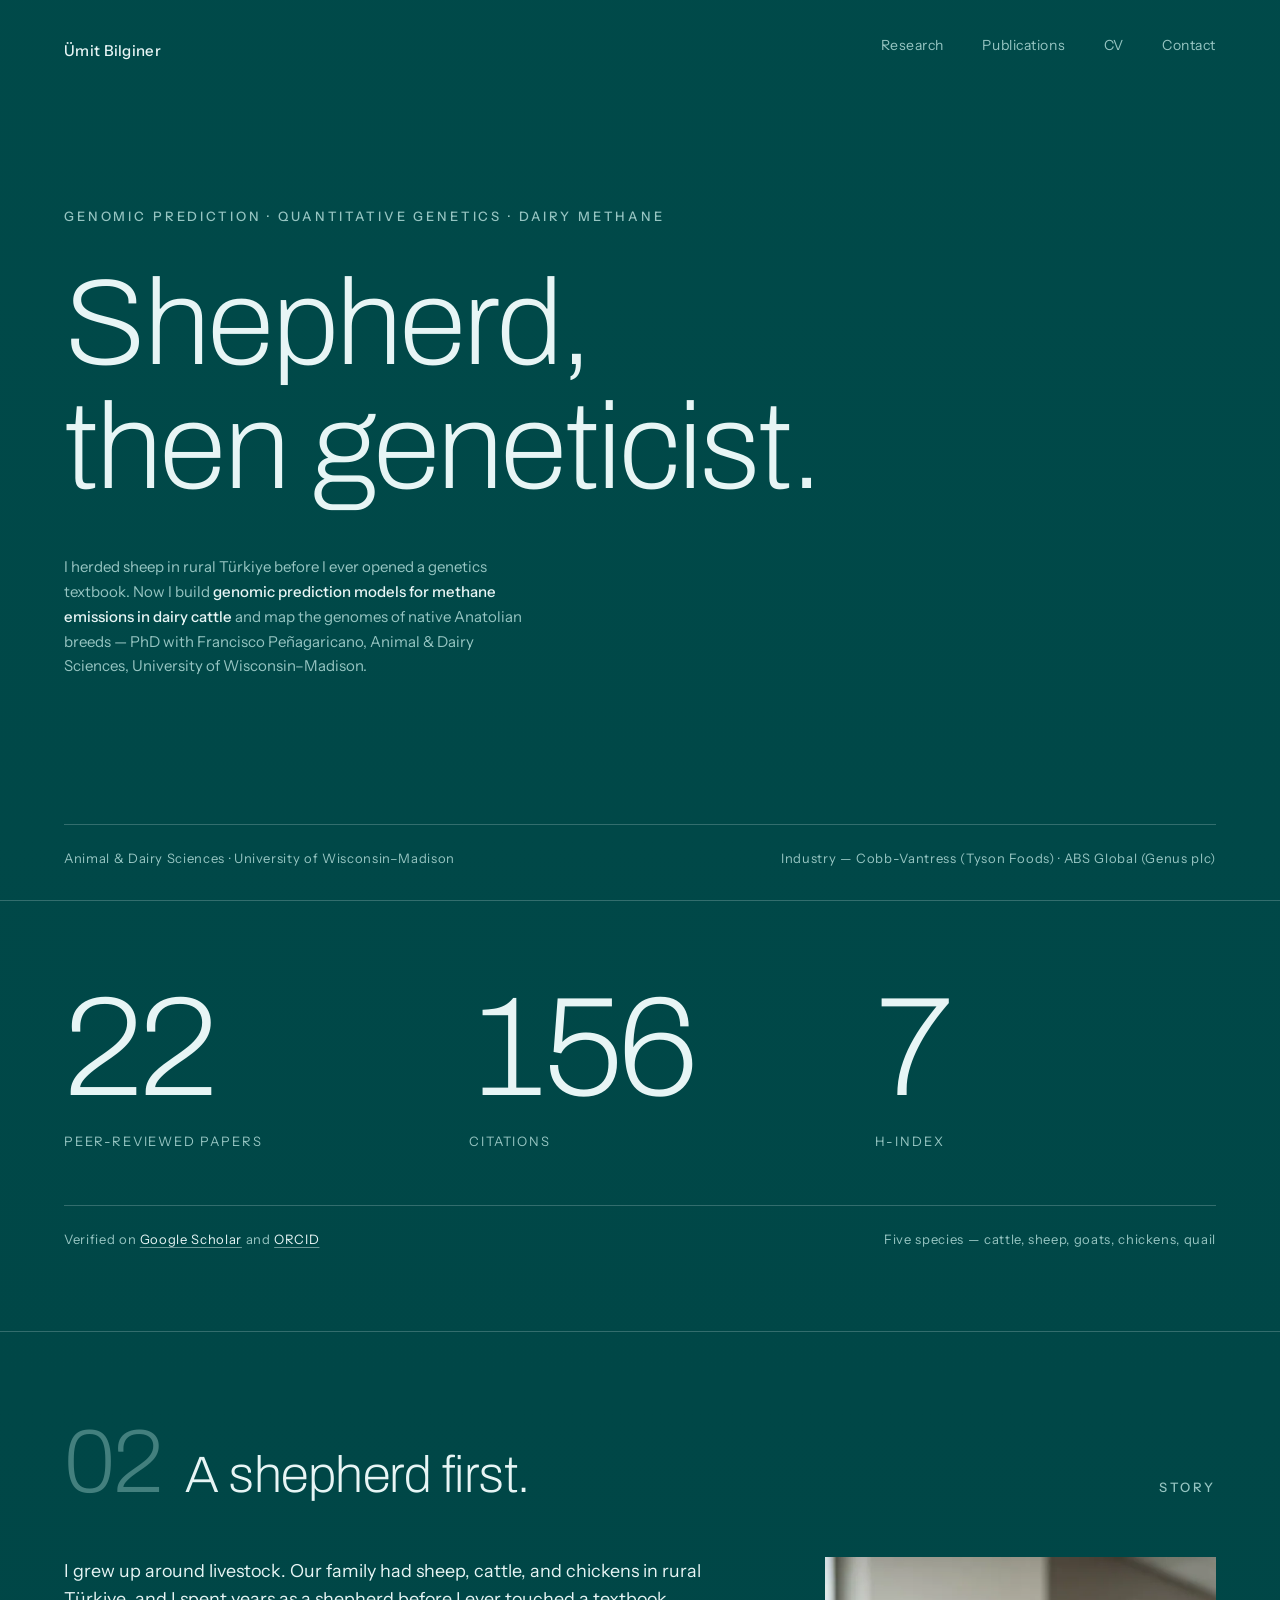
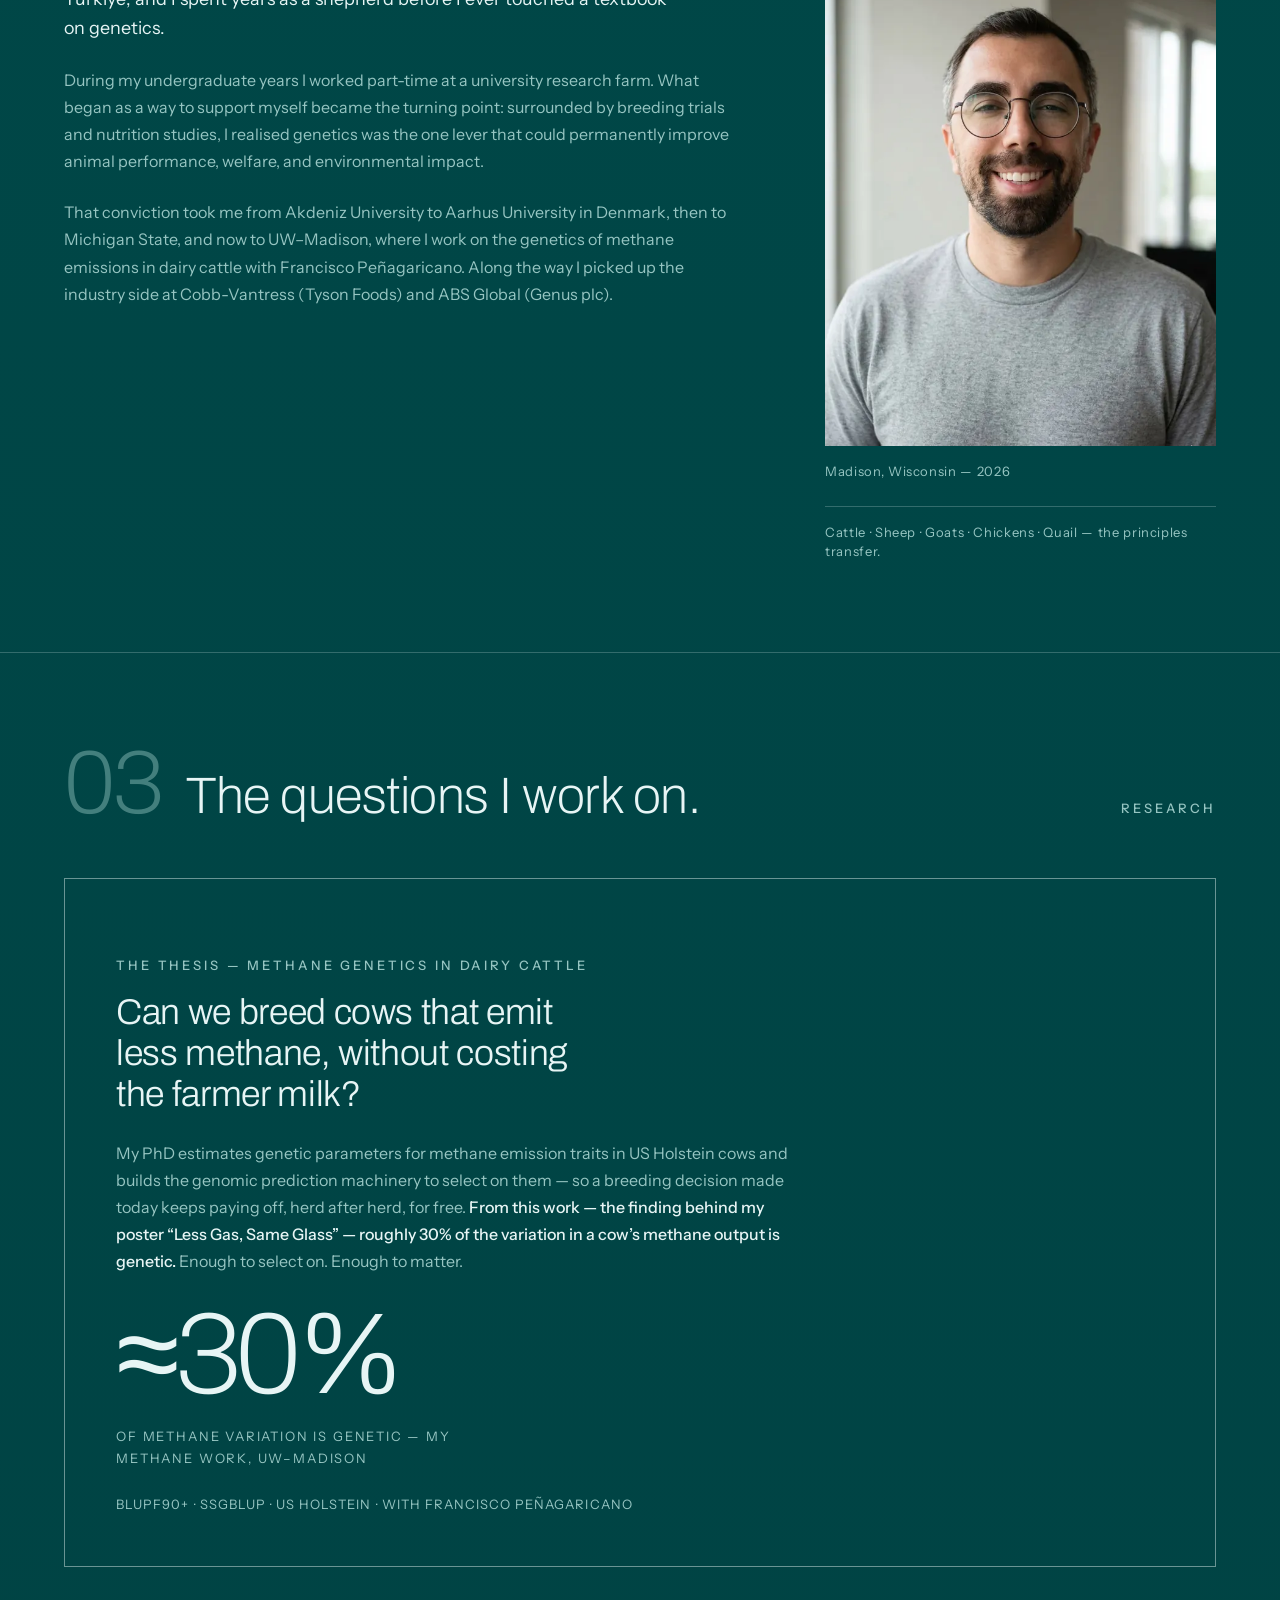
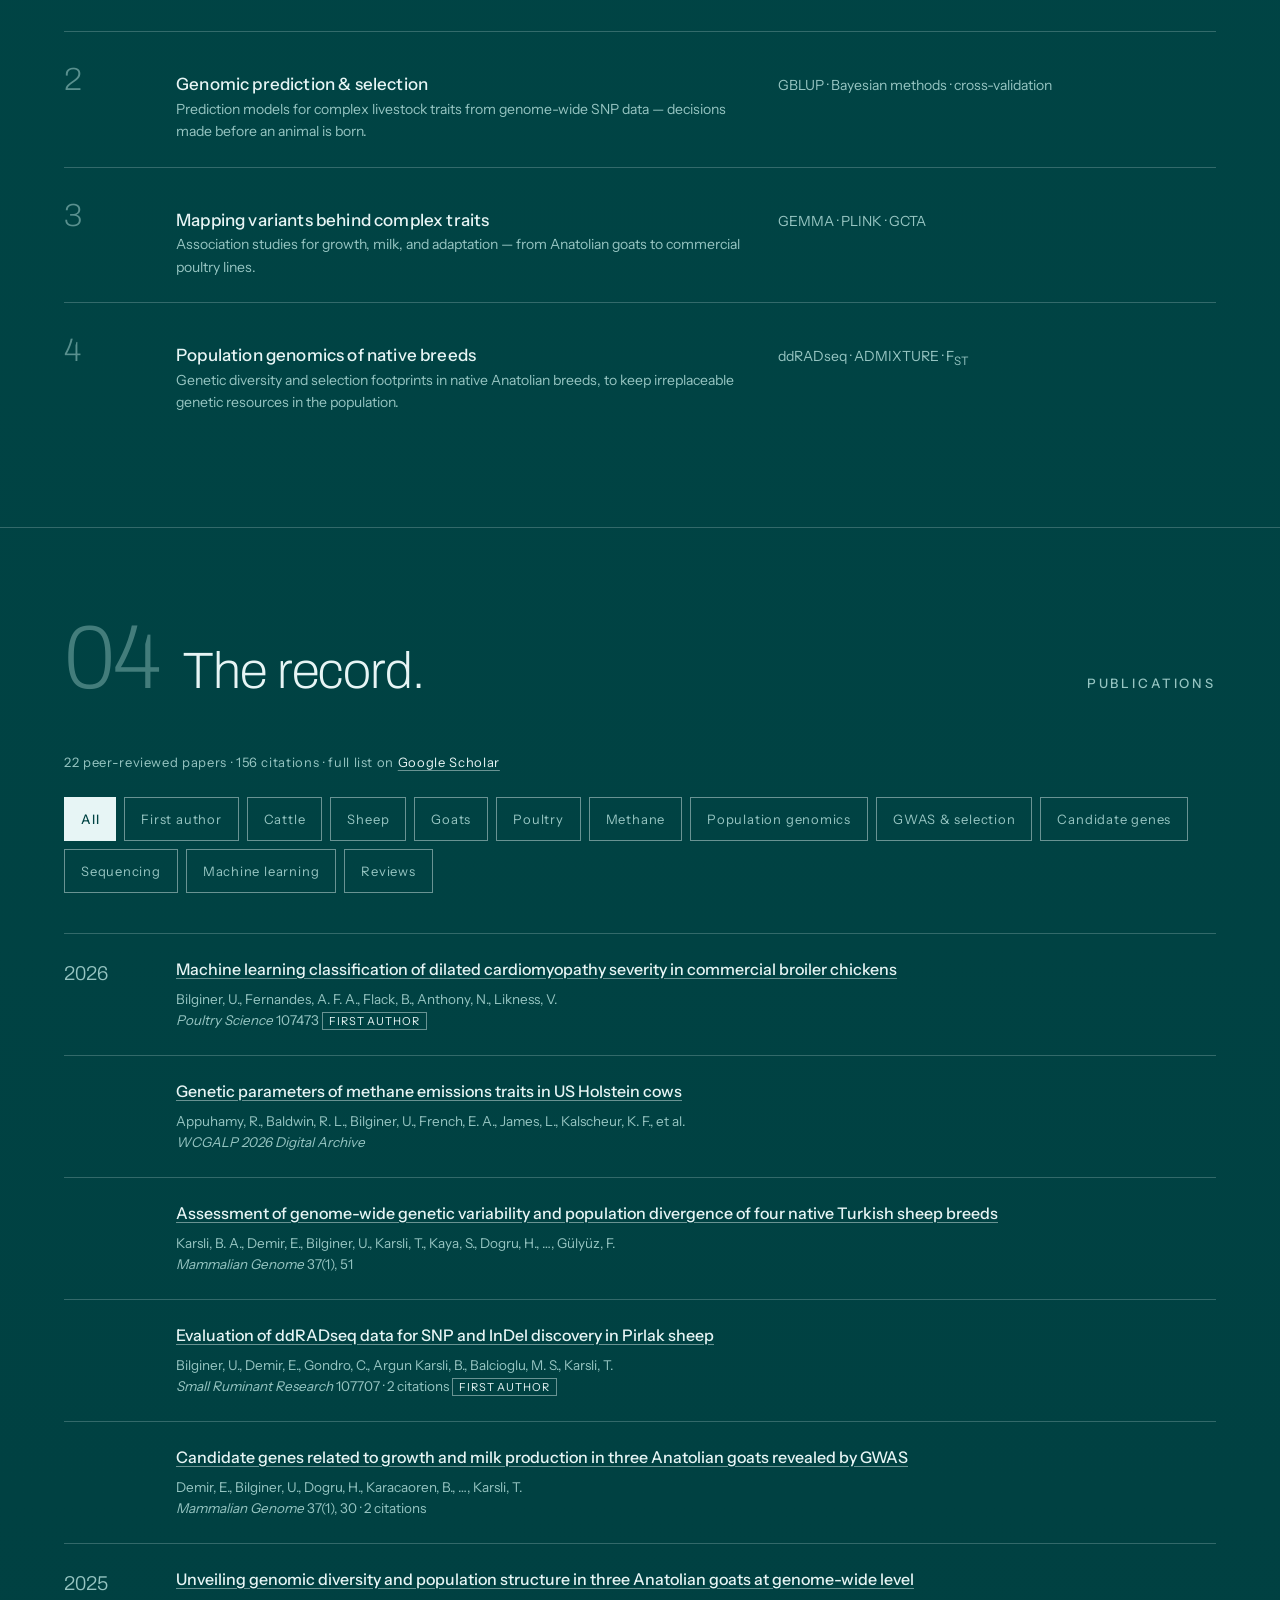
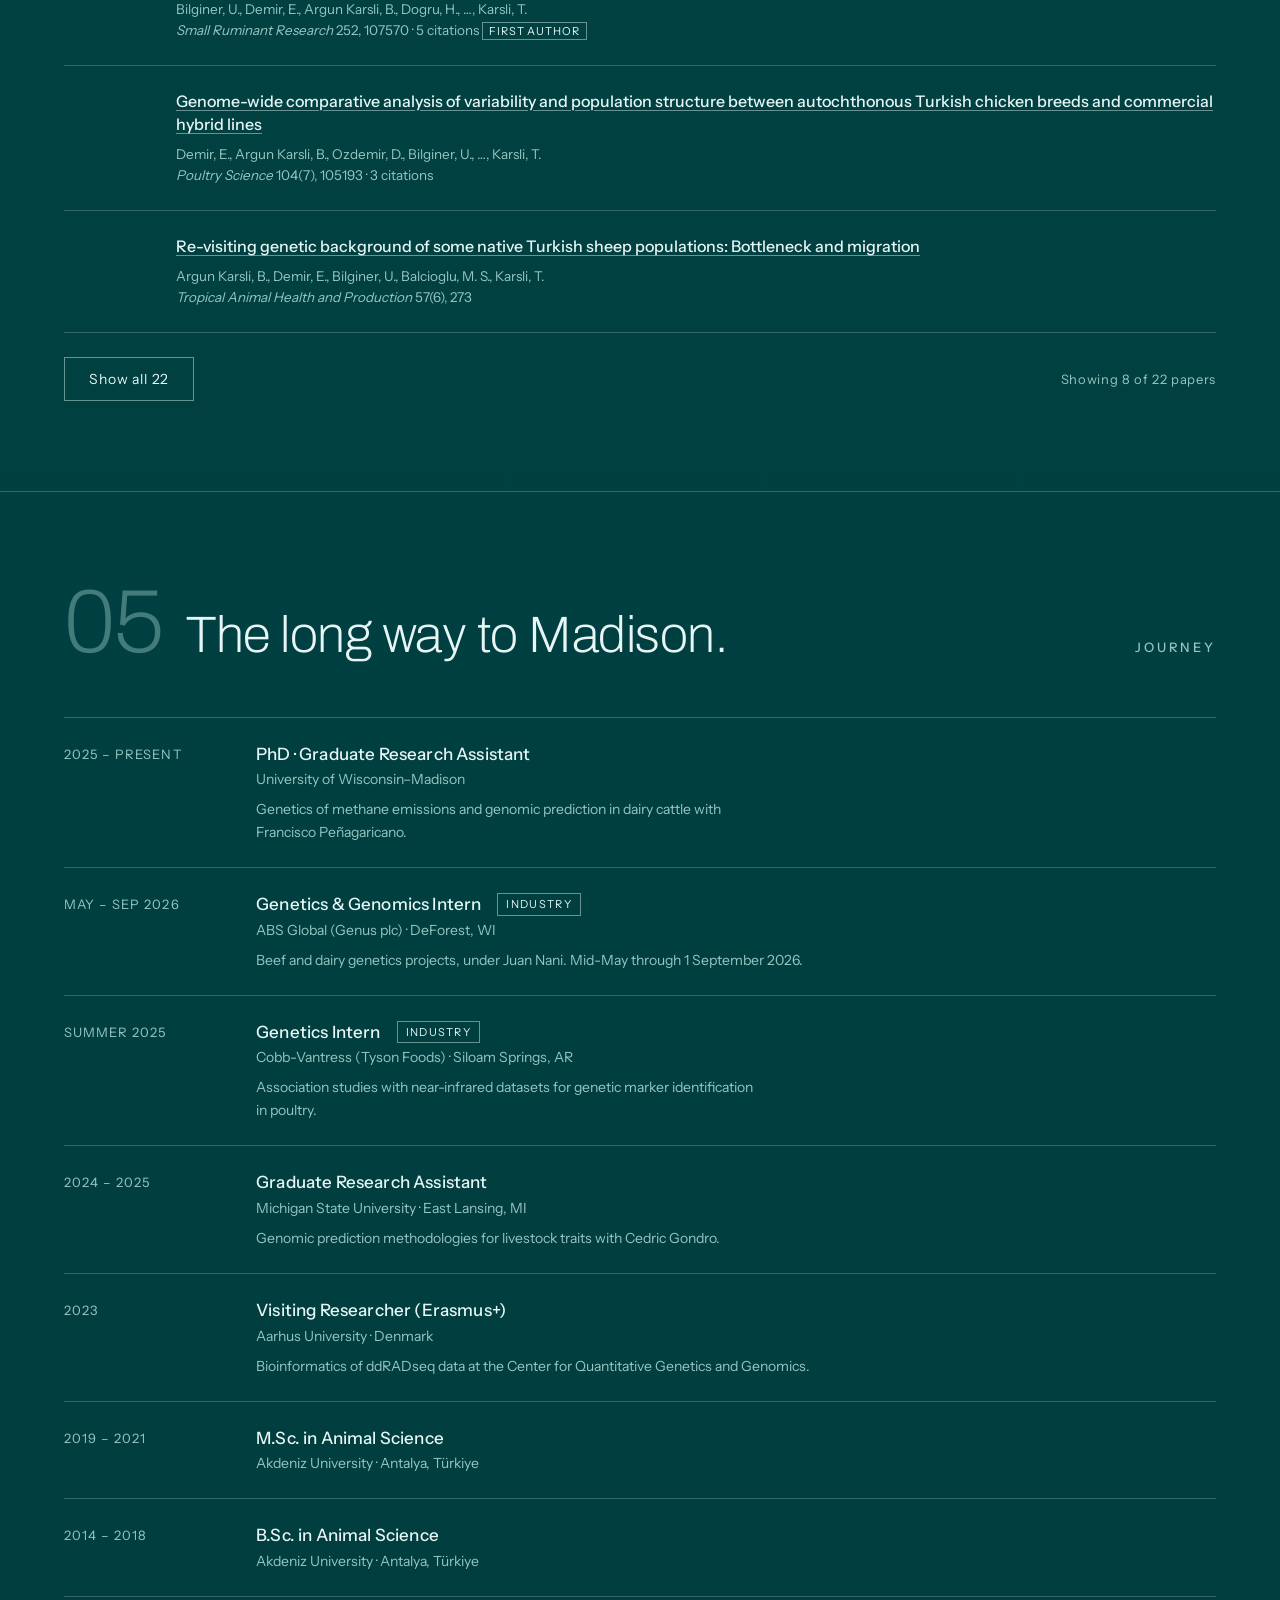
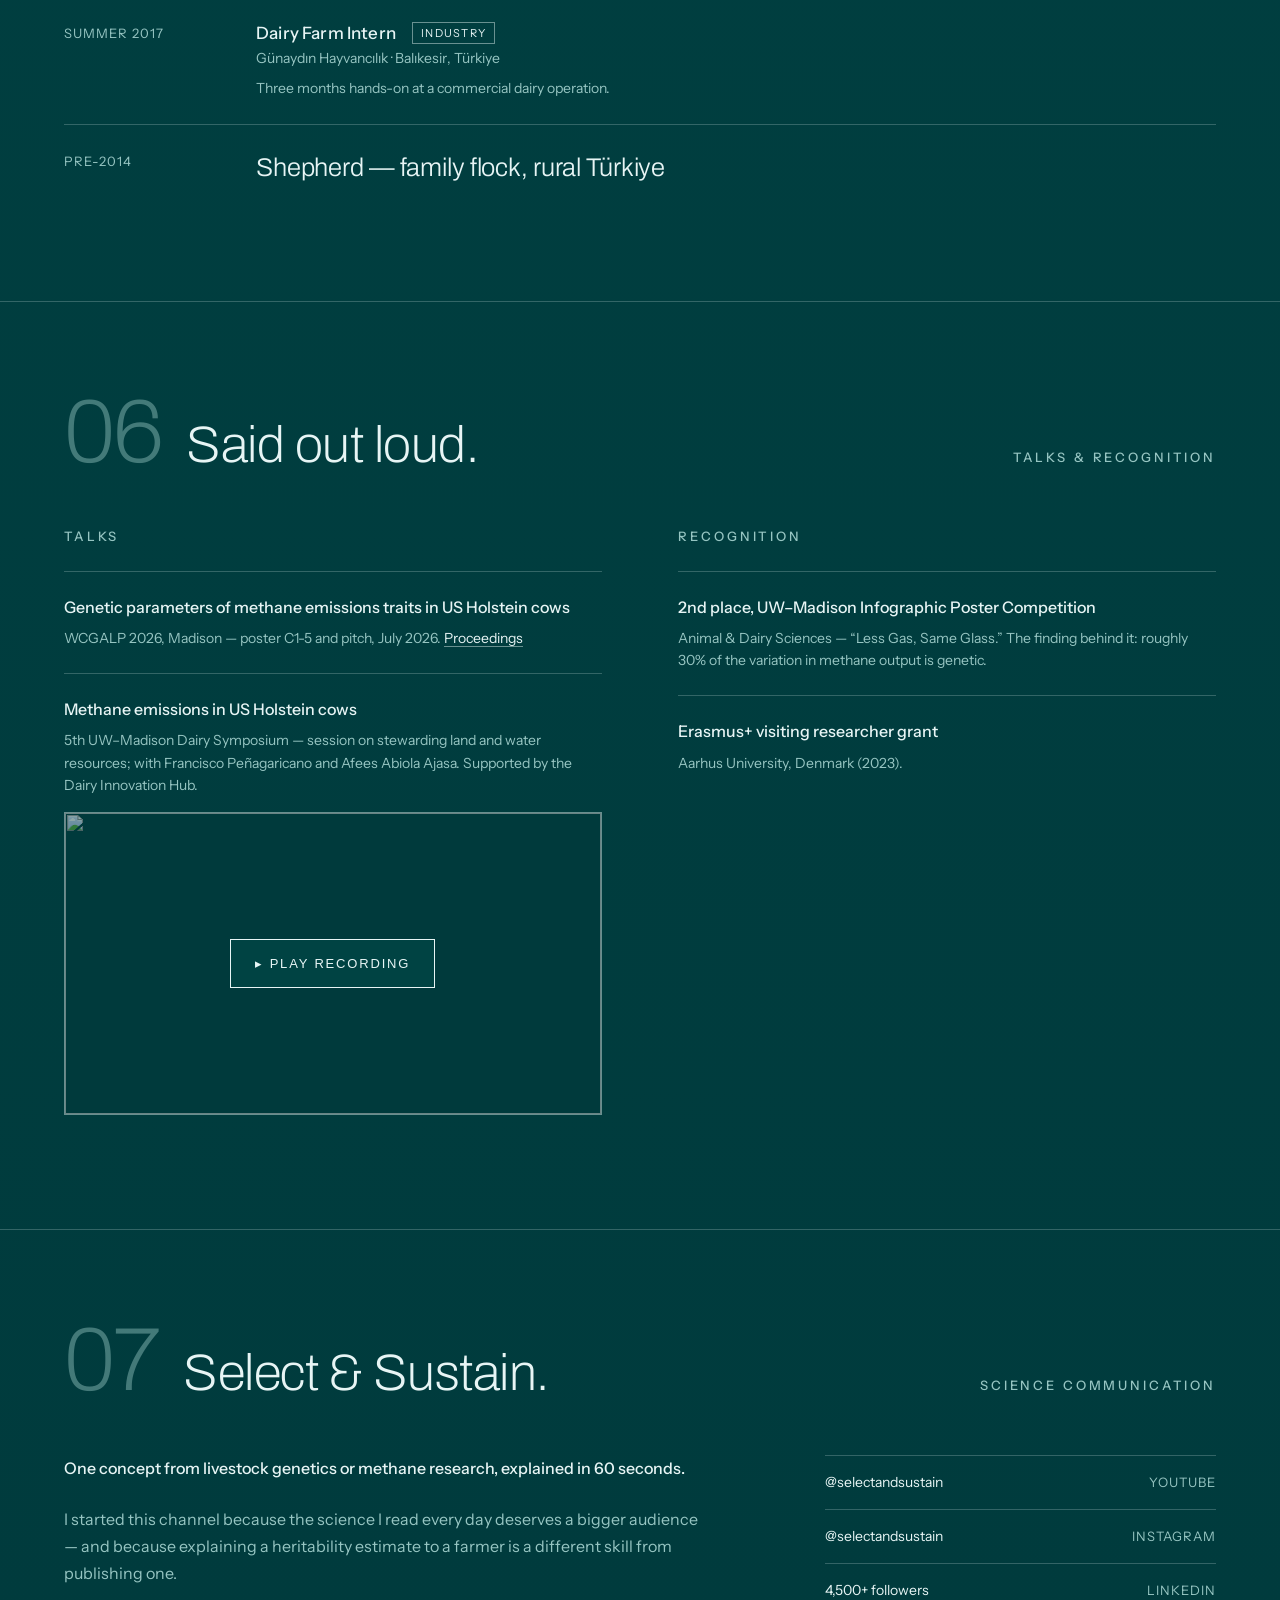
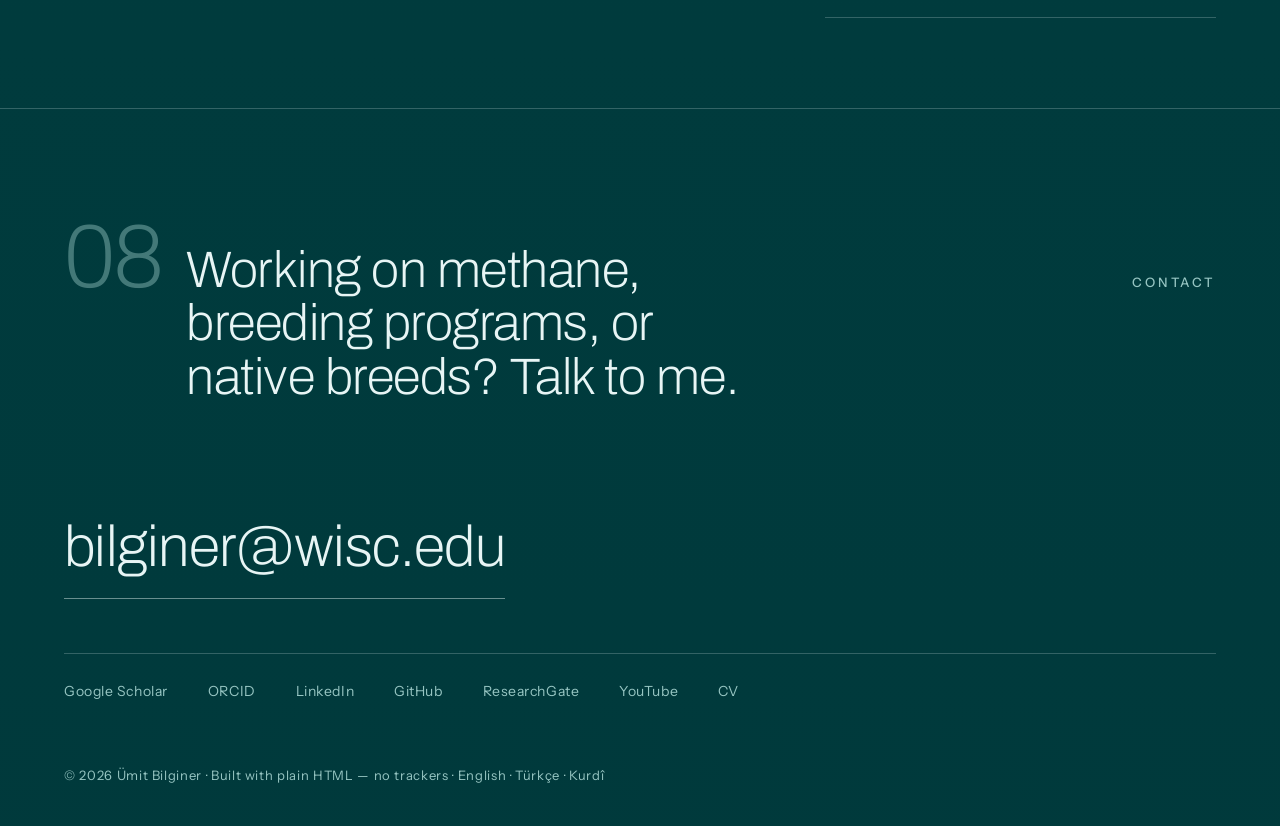
==== commit 9c18ba7b: "fix(site): audit findings — CV nav, stale spec, internship wording - cv.html: add class="no-js" so i" ====
--- a/index.html
+++ b/index.html
@@ -197,7 +197,7 @@
 
     <div class="pubs__filters" id="pub-filters" role="group" aria-label="Filter publications" style="margin-top:var(--space-lg)"></div>
 
-    <div id="pub-list" aria-live="polite">
+    <div id="pub-list">
       <noscript>
         <p class="pubs__status">This list is rendered with JavaScript. With scripts off, the full, always-current
         list is on <a href="https://scholar.google.com/citations?user=y5osRVUAAAAJ">Google Scholar</a> &mdash;
@@ -235,7 +235,7 @@
         <div>
           <h3>Genetics &amp; Genomics Intern<span class="tag">Industry</span></h3>
           <p class="tl__org">ABS Global (Genus plc) &middot; DeForest, WI</p>
-          <p class="tl__note">Beef and dairy genetics projects, under Juan Nani. Completed 1 September 2026.</p>
+          <p class="tl__note">Beef and dairy genetics projects, under Juan Nani. Mid-May through 1 September 2026.</p>
         </div>
       </li>
       <li class="tl">
--- a/css/style.css
+++ b/css/style.css
@@ -89,12 +89,15 @@
 
 * { margin: 0; padding: 0; box-sizing: border-box; }
 
-html { scroll-behavior: smooth; }
+@media (prefers-reduced-motion: no-preference) {
+  html { scroll-behavior: smooth; }
+}
 
 body {
+  /* the one permitted gradient: a barely-there two-stop within the hue,
+     spanning the document (no fixed attachment — it repaints badly on mobile) */
   background: var(--field);
   background: linear-gradient(180deg, var(--field-hi) 0%, var(--field-lo) 100%);
-  background-attachment: fixed;
   color: var(--ink);
   font-family: var(--font-text);
   font-size: 16px;
@@ -157,6 +160,10 @@
   align-items: baseline;
   justify-content: space-between;
   gap: var(--space-lg);
+  /* the entrance animation gives .nav a stacking context; keep that
+     context above the page so the fixed mobile menu paints on top */
+  position: relative;
+  z-index: 20;
 }
 
 .nav__name {
@@ -266,11 +273,13 @@
     transform: translateY(28px);
     animation: rise 1.1s cubic-bezier(0.22, 1, 0.36, 1) forwards;
   }
-  .nav.rise            { animation-delay: 0.15s; transform: translateY(0); animation-name: fade; }
+  /* transform must be none (not translateY(0)) — a transform would make
+     the nav a containing block and break the fixed mobile menu overlay */
+  .nav.rise            { animation-delay: 0.15s; transform: none; animation-name: fade; }
   .kicker.rise         { animation-delay: 0.30s; }
   h1.rise              { animation-delay: 0.45s; }
   .lede.rise           { animation-delay: 0.70s; }
-  .hero__baseline.rise { animation-delay: 0.95s; transform: translateY(0); animation-name: fade; }
+  .hero__baseline.rise { animation-delay: 0.95s; transform: none; animation-name: fade; }
 
   @keyframes rise { to { opacity: 1; transform: translateY(0); } }
   @keyframes fade { to { opacity: 1; } }
@@ -446,6 +455,7 @@
 .research__figure { margin-top: var(--space-xl); }
 
 .research__figure .n {
+  color: var(--ink);
   font-family: var(--font-display);
   font-weight: 200;
   font-size: clamp(4rem, 9vw, 8.5rem);
@@ -524,7 +534,7 @@
   color: var(--dim);
   background: none;
   border: 1px solid var(--hairline-strong);
-  padding: 10px var(--space-md);
+  padding: var(--space-sm) var(--space-md);
   cursor: pointer;
   transition: color 0.2s ease, background-color 0.2s ease, border-color 0.2s ease;
   min-height: 44px;
@@ -889,11 +899,20 @@
 
 .cv .tl { grid-template-columns: 148px minmax(0, 1fr); }
 
+.cv__pubs { list-style: none; }
+
 .cv__pub {
+  display: grid;
+  grid-template-columns: 88px minmax(0, 1fr);
+  gap: var(--space-lg);
   padding-block: var(--space-md);
   border-top: 1px solid var(--hairline);
   font-size: 14.5px;
   line-height: 1.6;
+}
+
+@media (max-width: 768px) {
+  .cv__pub { grid-template-columns: 48px minmax(0, 1fr); gap: var(--space-md); }
 }
 .cv__pub .authors { color: var(--dim); }
 .cv__pub .authors .self { color: var(--ink); font-weight: 500; }
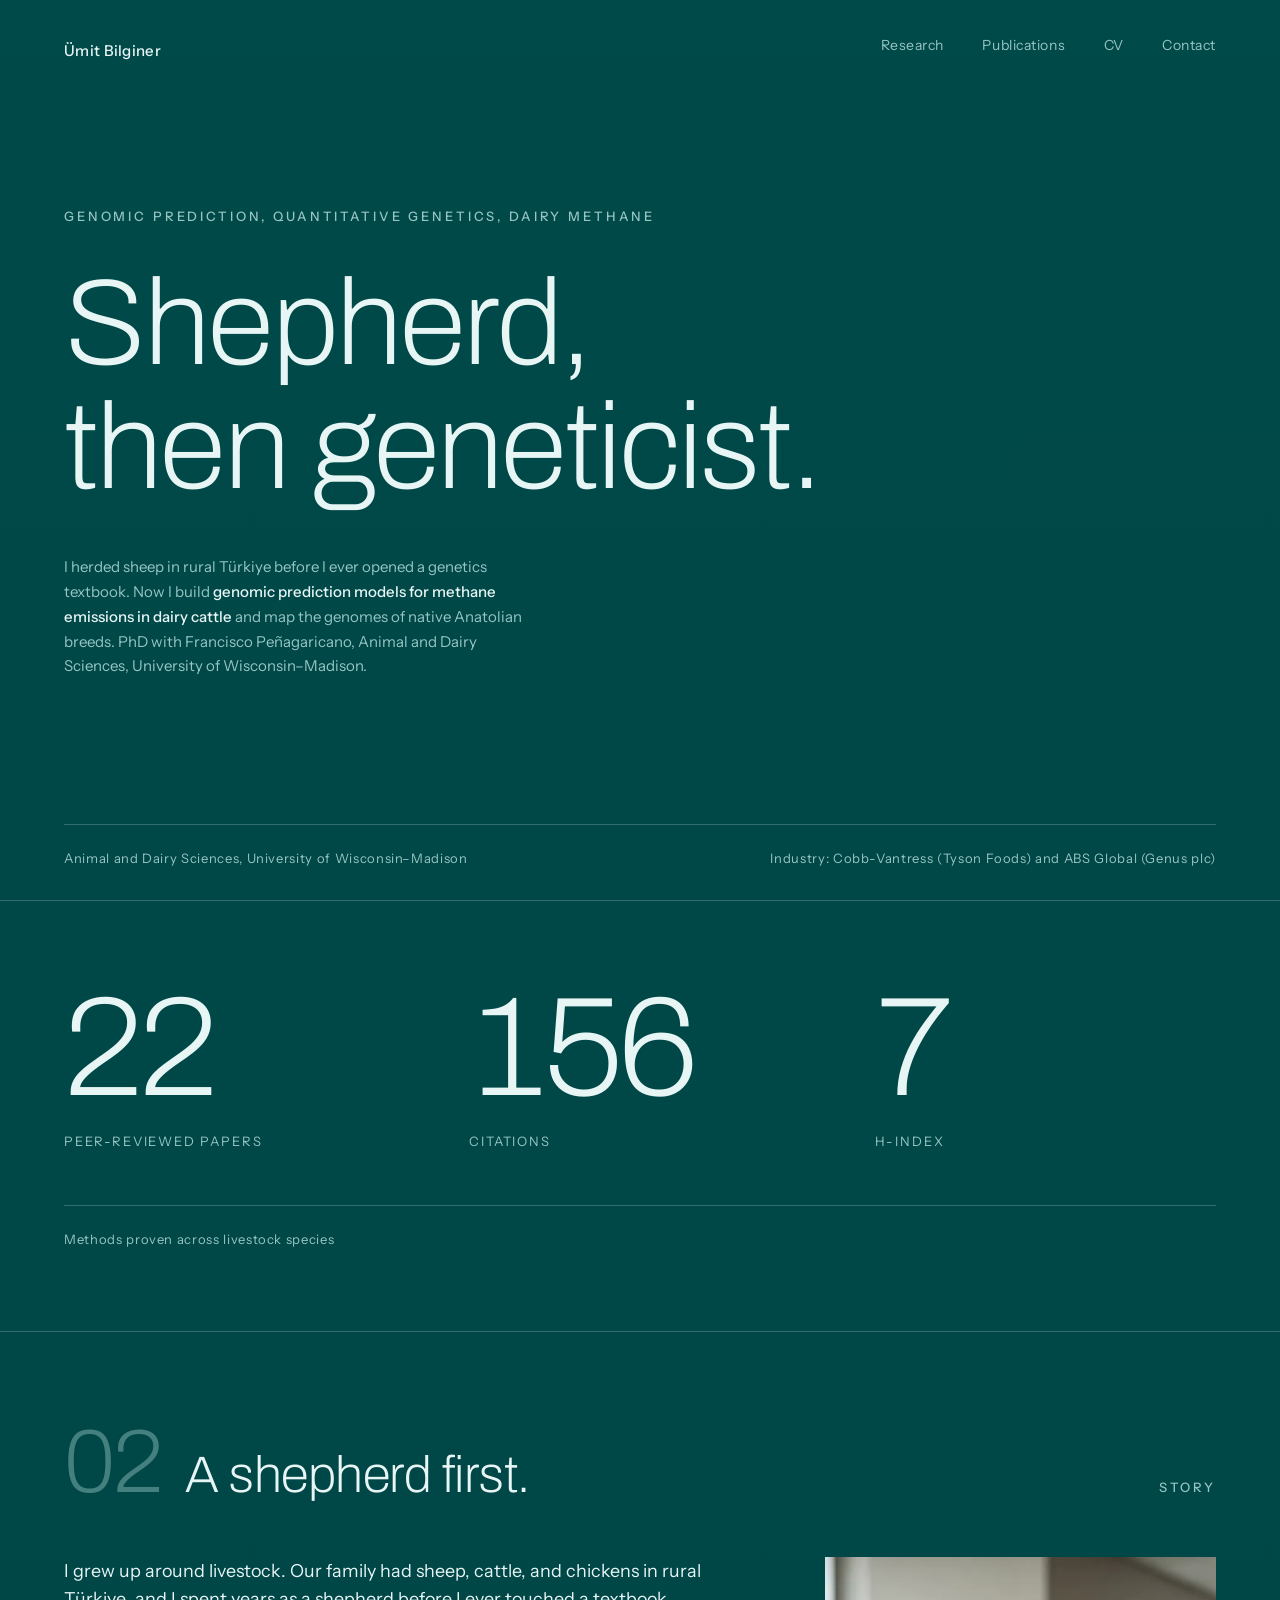
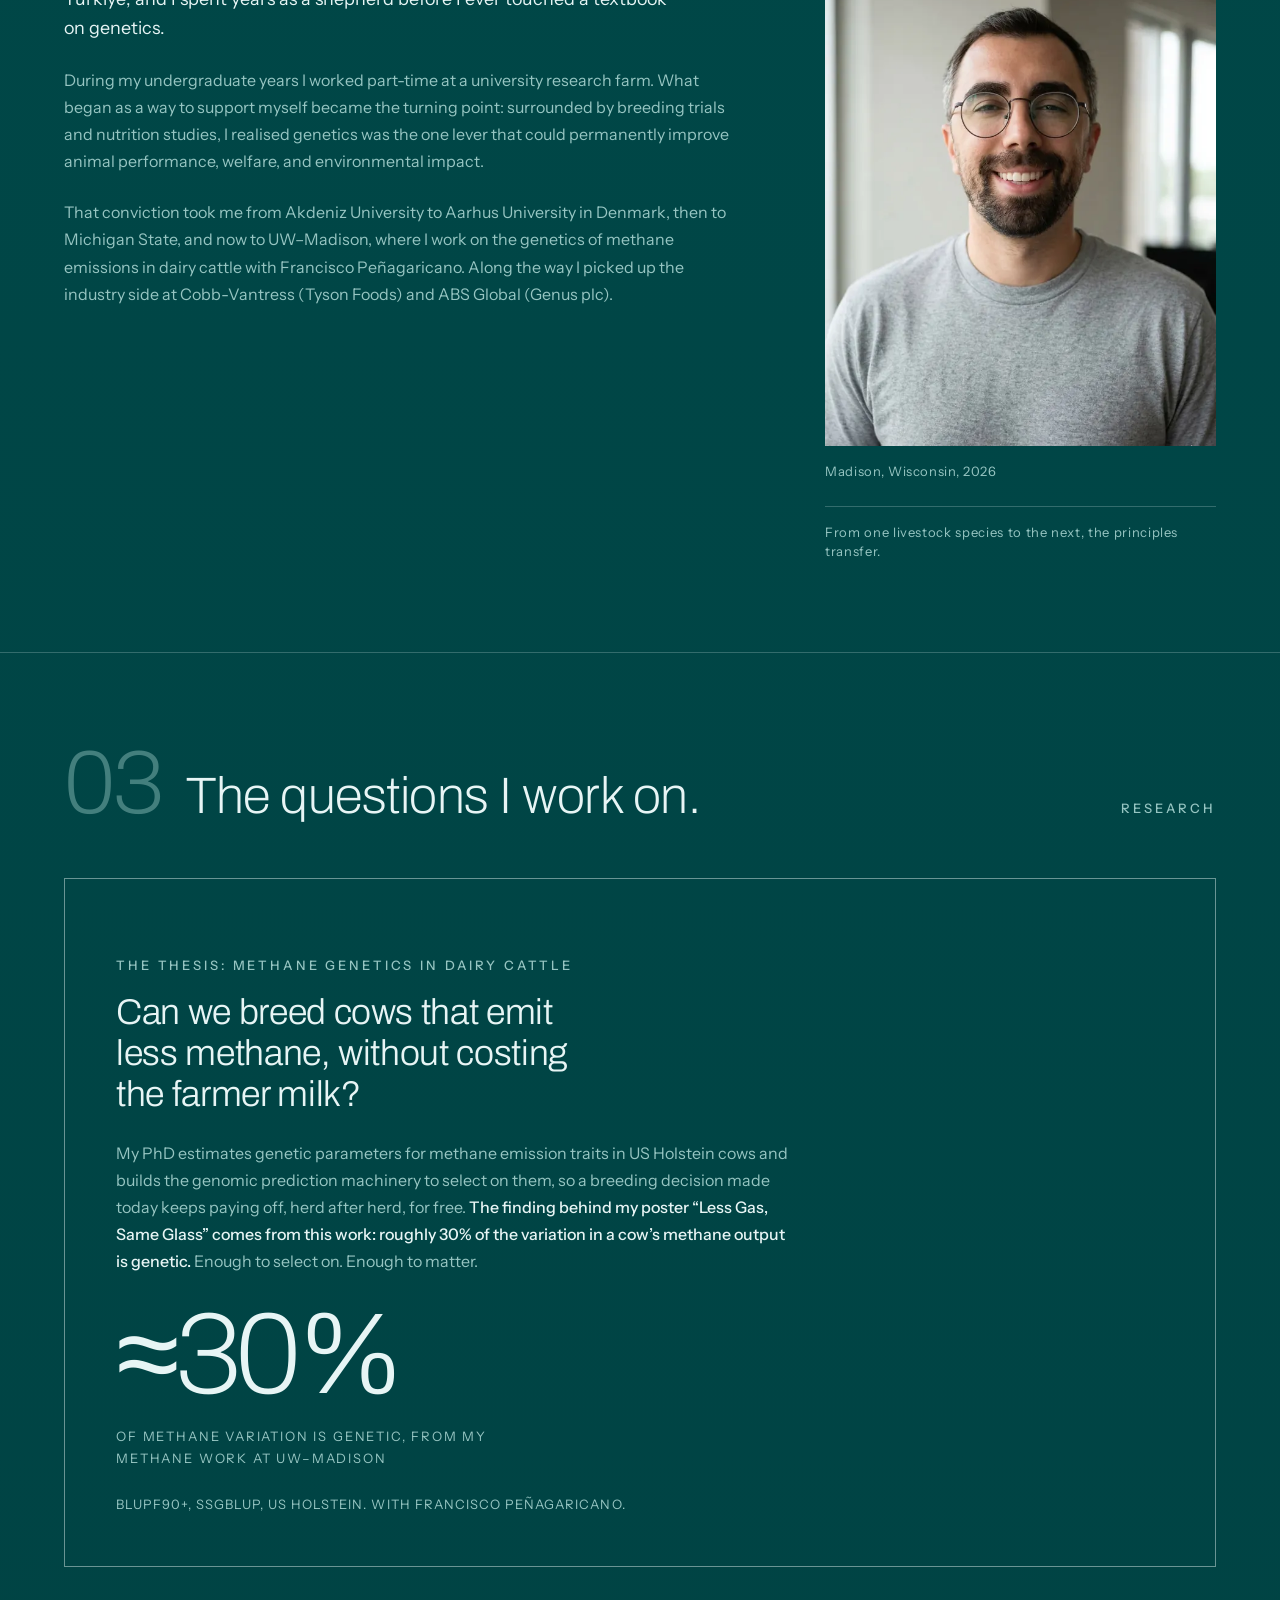
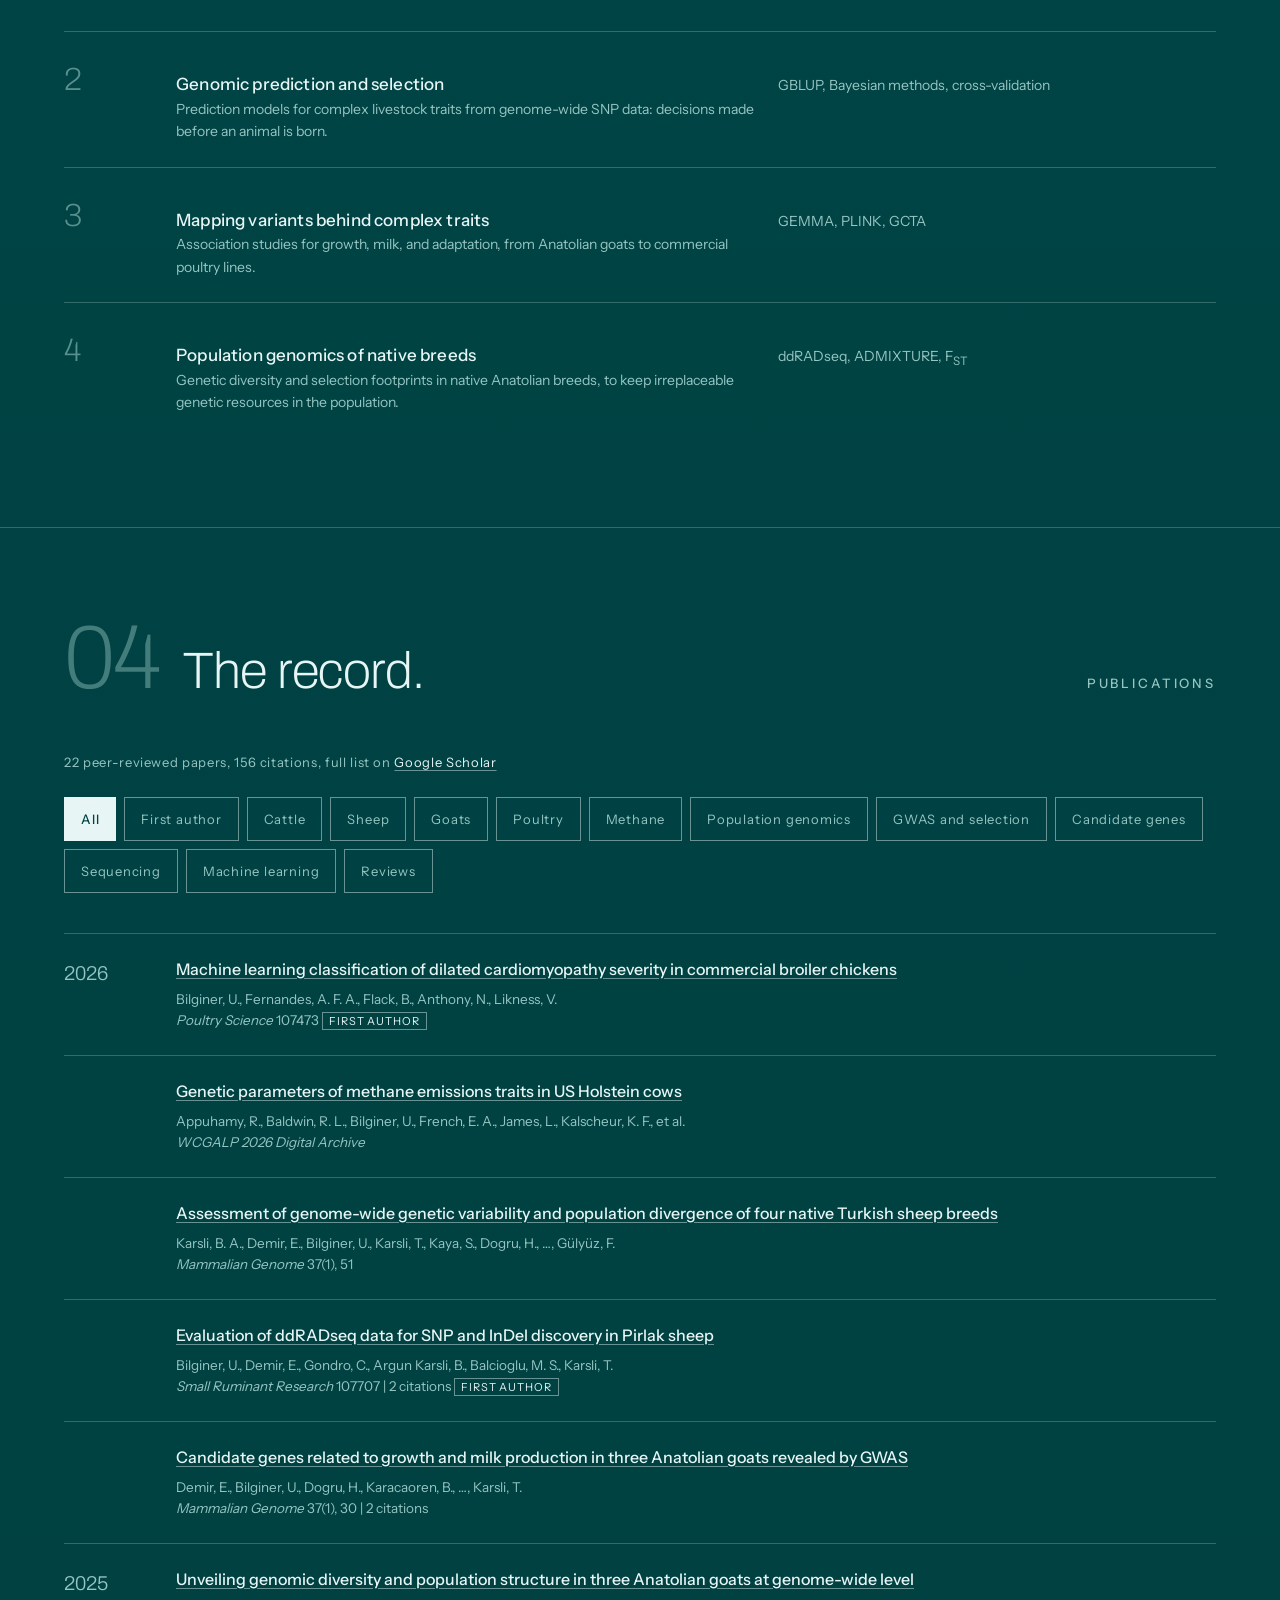
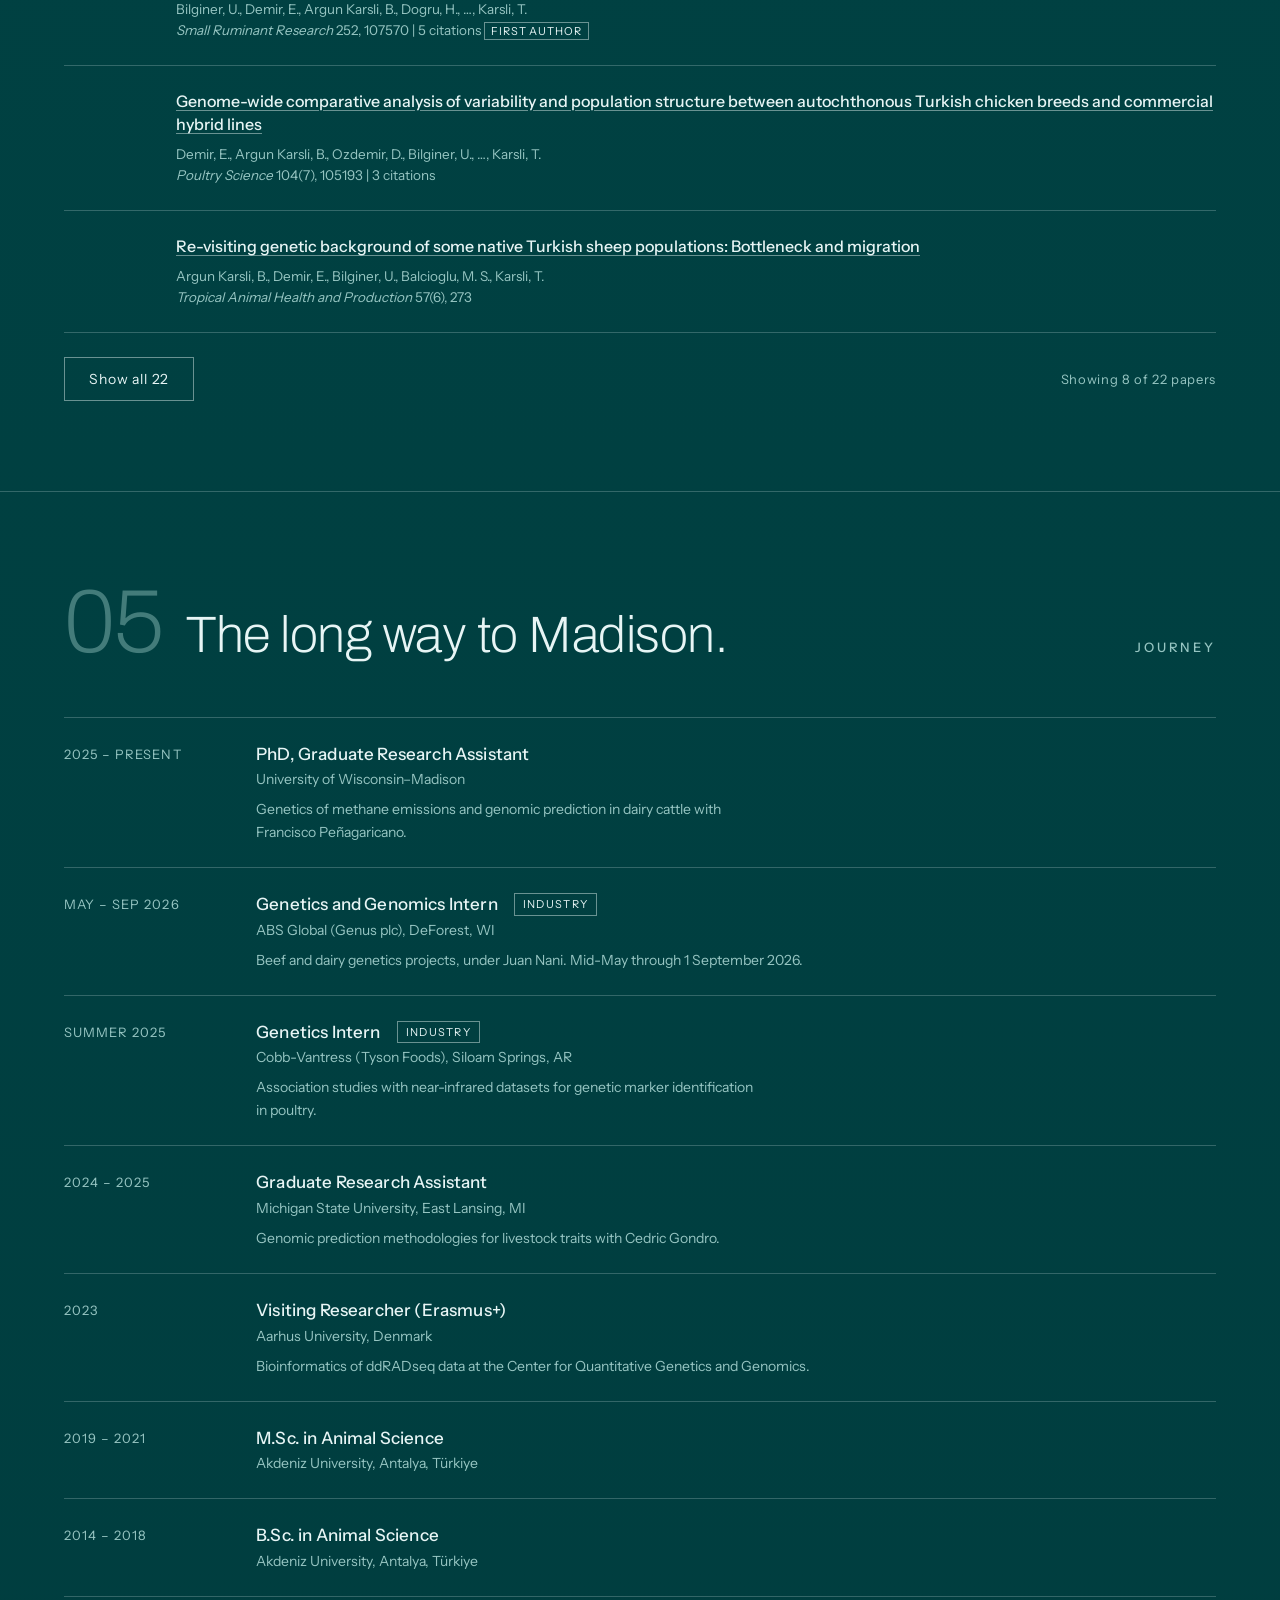
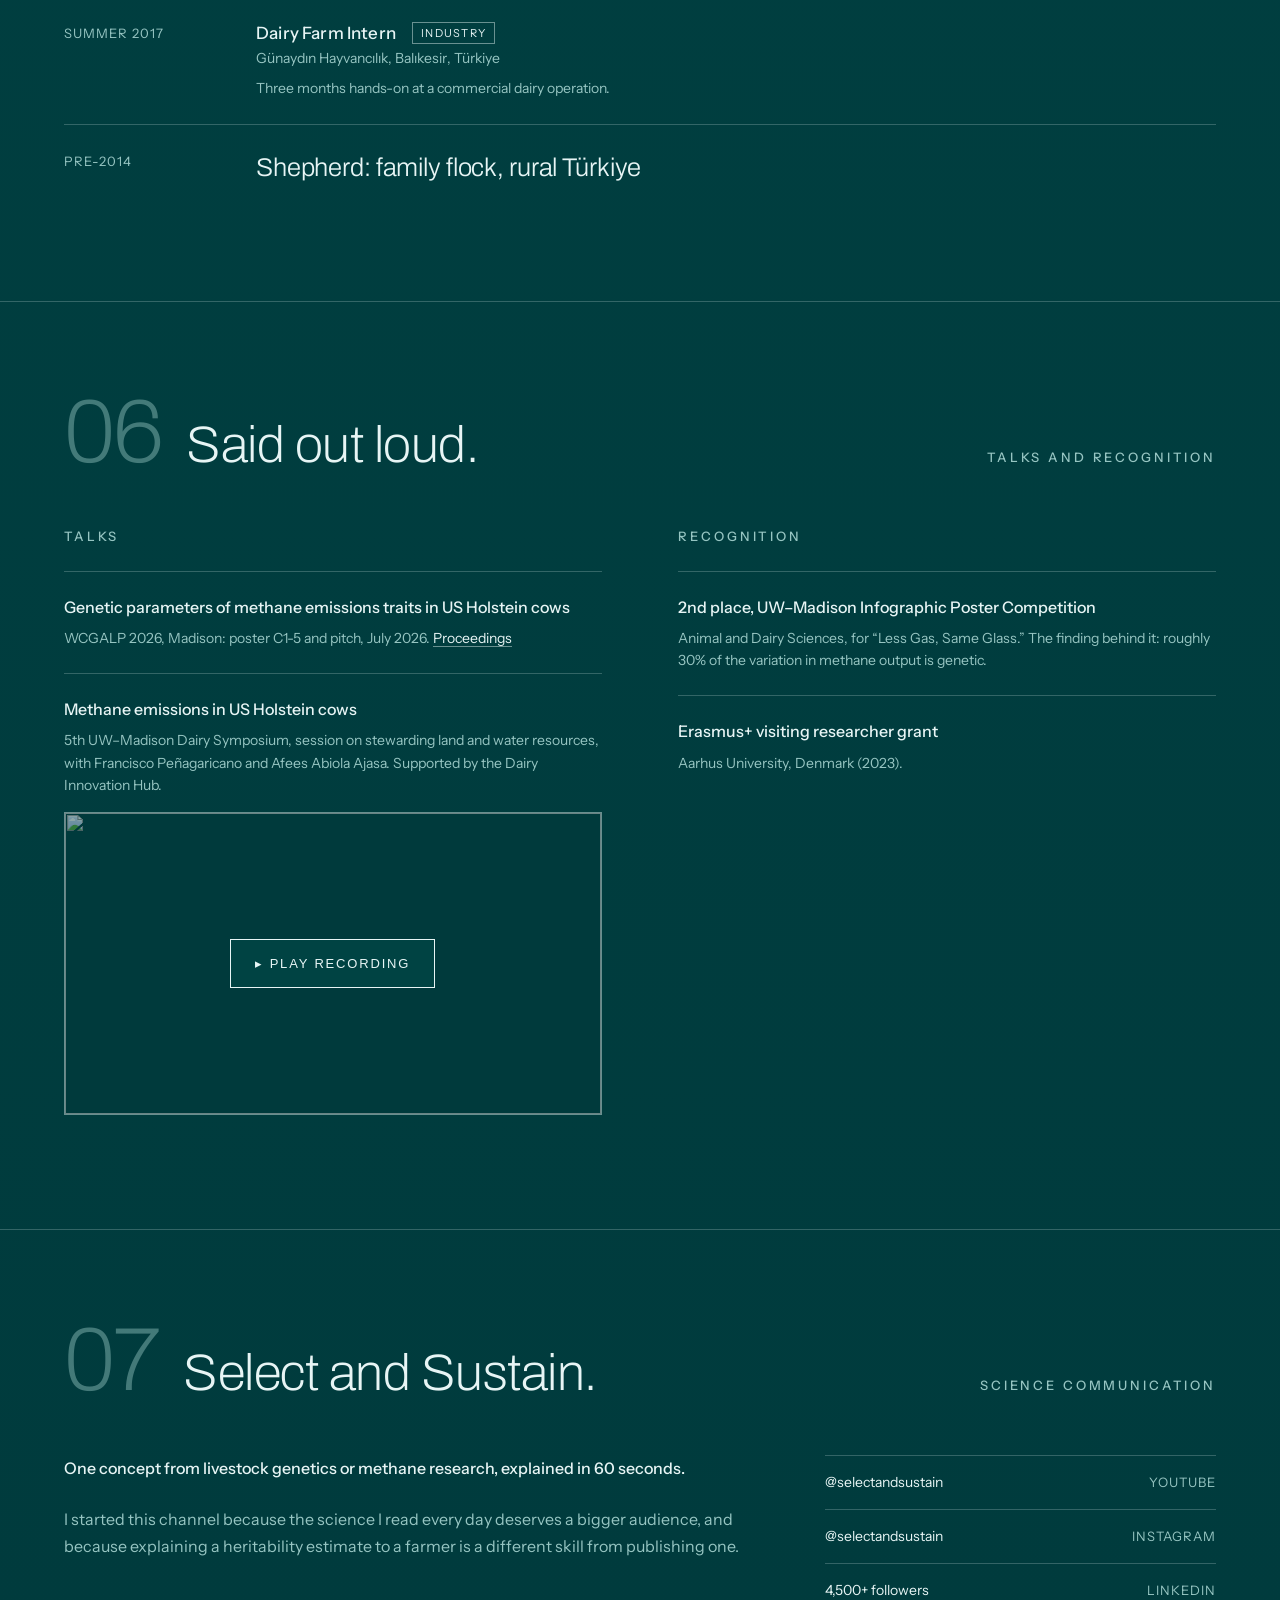
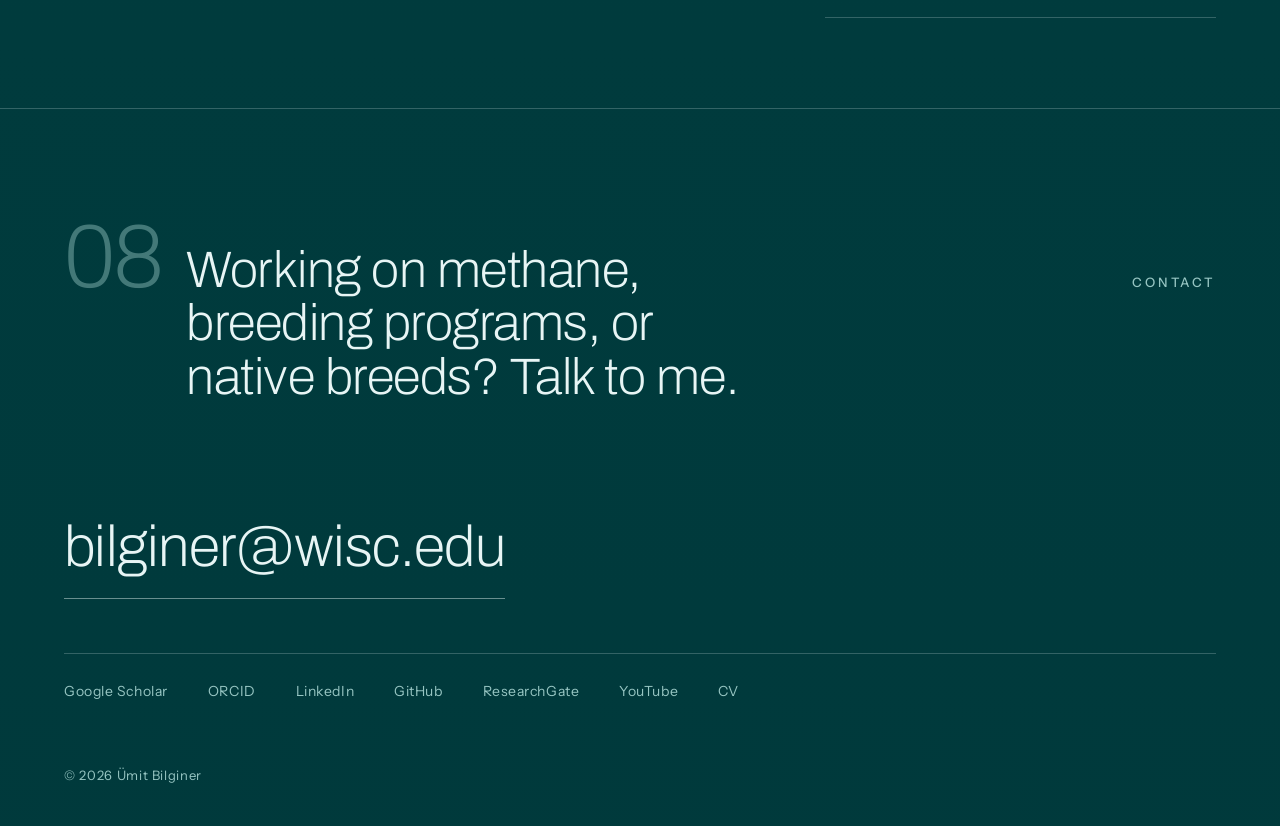
==== commit 49048058: "style: site-wide typographic and wording cleanup - Remove all 38 em dashes; sentences restructured w" ====
--- a/index.html
+++ b/index.html
@@ -3,18 +3,18 @@
 <head>
   <meta charset="UTF-8">
   <meta name="viewport" content="width=device-width, initial-scale=1.0">
-  <title>Ümit Bilginer — Quantitative Genetics</title>
+  <title>Ümit Bilginer | Quantitative Genetics</title>
   <meta name="google-site-verification" content="Tn6y78t5KicGuXKqPx3C9cRecqQwGbIEsZiwnHvBQXw">
-  <meta name="description" content="Ümit Bilginer — PhD student in Animal & Dairy Sciences at UW–Madison with Francisco Peñagaricano. Genetics of methane emissions in dairy cattle; genomic prediction; population genomics of native Anatolian breeds. 22 publications, h-index 7.">
+  <meta name="description" content="Ümit Bilginer, PhD student in Animal and Dairy Sciences at UW–Madison with Francisco Peñagaricano. Genetics of methane emissions in dairy cattle; genomic prediction; population genomics of native Anatolian breeds. 22 publications, h-index 7.">
   <meta name="author" content="Ümit Bilginer">
   <link rel="canonical" href="https://umitbilginer.github.io/">
-  <meta property="og:title" content="Ümit Bilginer — Quantitative Genetics">
+  <meta property="og:title" content="Ümit Bilginer | Quantitative Genetics">
   <meta property="og:description" content="Shepherd, then geneticist. PhD student at UW–Madison working on the genetics of methane emissions in dairy cattle.">
   <meta property="og:image" content="https://umitbilginer.github.io/assets/og.png">
   <meta property="og:url" content="https://umitbilginer.github.io/">
   <meta property="og:type" content="website">
   <meta name="twitter:card" content="summary_large_image">
-  <meta name="twitter:title" content="Ümit Bilginer — Quantitative Genetics">
+  <meta name="twitter:title" content="Ümit Bilginer | Quantitative Genetics">
   <meta name="twitter:description" content="Shepherd, then geneticist. Genetics of methane emissions in dairy cattle, UW–Madison.">
   <meta name="twitter:image" content="https://umitbilginer.github.io/assets/og.png">
   <link rel="icon" type="image/svg+xml" href="favicon.svg">
@@ -31,7 +31,7 @@
     "givenName": "Ümit",
     "familyName": "Bilginer",
     "email": "mailto:bilginer@wisc.edu",
-    "jobTitle": "PhD Student, Animal & Dairy Sciences",
+    "jobTitle": "PhD Student, Animal and Dairy Sciences",
     "affiliation": { "@type": "CollegeOrUniversity", "name": "University of Wisconsin–Madison" },
     "identifier": { "@type": "PropertyValue", "propertyID": "ORCID", "value": "0000-0002-6217-5223" },
     "url": "https://umitbilginer.github.io/",
@@ -51,7 +51,7 @@
 
 <a class="skip-link" href="#main">Skip to content</a>
 
-<!-- ========== HERO — direction D, kept intact ========== -->
+<!-- ========== HERO, direction D, kept intact ========== -->
 <div class="hero" id="top">
 
   <header>
@@ -69,25 +69,25 @@
   </header>
 
   <main class="hero__center" id="main">
-    <p class="kicker rise">Genomic prediction &middot; Quantitative genetics &middot; Dairy methane</p>
+    <p class="kicker rise">Genomic prediction, quantitative genetics, dairy methane</p>
     <h1 class="rise">Shepherd,<br>then geneticist.</h1>
     <p class="lede rise">
       I herded sheep in rural <span lang="tr">Türkiye</span> before I ever opened a genetics textbook.
       Now I build <strong>genomic prediction models for methane emissions in dairy
-      cattle</strong> and map the genomes of native Anatolian breeds &mdash; PhD with
-      Francisco Peñagaricano, Animal &amp; Dairy Sciences,
+      cattle</strong> and map the genomes of native Anatolian breeds. PhD with
+      Francisco Peñagaricano, Animal and Dairy Sciences,
       University of Wisconsin&ndash;Madison.
     </p>
   </main>
 
   <footer class="hero__baseline rise">
-    <p>Animal &amp; Dairy Sciences &middot; University of Wisconsin&ndash;Madison</p>
-    <p>Industry &mdash; Cobb-Vantress (Tyson Foods) &middot; ABS Global (Genus plc)</p>
+    <p>Animal and Dairy Sciences, University of Wisconsin&ndash;Madison</p>
+    <p>Industry: Cobb-Vantress (Tyson Foods) and ABS Global (Genus plc)</p>
   </footer>
 
 </div>
 
-<!-- ========== 01 · METRICS ========== -->
+<!-- ========== 01 - METRICS ========== -->
 <section class="metrics" aria-label="Record of work">
   <div class="wrap">
     <ul class="metrics__row">
@@ -96,13 +96,12 @@
       <li><span class="n">7</span><span class="l">h-index</span></li>
     </ul>
     <div class="metrics__foot">
-      <p>Verified on <a href="https://scholar.google.com/citations?user=y5osRVUAAAAJ">Google Scholar</a> and <a href="https://orcid.org/0000-0002-6217-5223">ORCID</a></p>
-      <p>Five species &mdash; cattle, sheep, goats, chickens, quail</p>
-    </div>
-  </div>
-</section>
-
-<!-- ========== 02 · STORY ========== -->
+      <p>Methods proven across livestock species</p>
+    </div>
+  </div>
+</section>
+
+<!-- ========== 02 - STORY ========== -->
 <section class="section" id="story" aria-labelledby="story-h">
   <div class="wrap">
     <div class="section__head">
@@ -122,15 +121,15 @@
             <source srcset="assets/profile-640.webp" type="image/webp">
             <img src="assets/profile-640.jpg" alt="Ümit Bilginer" width="640" height="802" loading="lazy">
           </picture>
-          <figcaption>Madison, Wisconsin &mdash; 2026</figcaption>
+          <figcaption>Madison, Wisconsin, 2026</figcaption>
         </figure>
-        <p class="story__species">Cattle &middot; Sheep &middot; Goats &middot; Chickens &middot; Quail &mdash; the principles transfer.</p>
+        <p class="story__species">From one livestock species to the next, the principles transfer.</p>
       </aside>
     </div>
   </div>
 </section>
 
-<!-- ========== 03 · RESEARCH ========== -->
+<!-- ========== 03 - RESEARCH ========== -->
 <section class="section" id="research" aria-labelledby="research-h">
   <div class="wrap">
     <div class="section__head">
@@ -140,37 +139,37 @@
     </div>
 
     <div class="research__lead">
-      <p class="kicker">The thesis &mdash; methane genetics in dairy cattle</p>
+      <p class="kicker">The thesis: methane genetics in dairy cattle</p>
       <h3>Can we breed cows that emit less methane, without costing the farmer milk?</h3>
       <p>My PhD estimates genetic parameters for methane emission traits in US Holstein cows
-      and builds the genomic prediction machinery to select on them &mdash; so a breeding
+      and builds the genomic prediction machinery to select on them, so a breeding
       decision made today keeps paying off, herd after herd, for free.
-      <strong>From this work &mdash; the finding behind my poster &ldquo;Less Gas, Same
-      Glass&rdquo; &mdash; roughly 30% of the variation in a cow&rsquo;s methane output is
+      <strong>The finding behind my poster &ldquo;Less Gas, Same Glass&rdquo; comes from
+      this work: roughly 30% of the variation in a cow&rsquo;s methane output is
       genetic.</strong> Enough to select on. Enough to matter.</p>
       <p class="research__figure">
         <span class="n">&asymp;30%</span>
-        <span class="l">of methane variation is genetic &mdash; my methane work, UW&ndash;Madison</span>
+        <span class="l">of methane variation is genetic, from my methane work at UW&ndash;Madison</span>
       </p>
-      <p class="research__tools">BLUPF90+ &middot; ssGBLUP &middot; US Holstein &middot; with Francisco Peñagaricano</p>
+      <p class="research__tools">BLUPF90+, ssGBLUP, US Holstein. With Francisco Peñagaricano.</p>
     </div>
 
     <ul class="research__rows">
       <li class="research__row">
         <span class="no" aria-hidden="true">2</span>
         <div>
-          <h3>Genomic prediction &amp; selection</h3>
-          <p>Prediction models for complex livestock traits from genome-wide SNP data &mdash; decisions made before an animal is born.</p>
-        </div>
-        <p class="aside">GBLUP &middot; Bayesian methods &middot; cross-validation</p>
+          <h3>Genomic prediction and selection</h3>
+          <p>Prediction models for complex livestock traits from genome-wide SNP data: decisions made before an animal is born.</p>
+        </div>
+        <p class="aside">GBLUP, Bayesian methods, cross-validation</p>
       </li>
       <li class="research__row">
         <span class="no" aria-hidden="true">3</span>
         <div>
           <h3>Mapping variants behind complex traits</h3>
-          <p>Association studies for growth, milk, and adaptation &mdash; from Anatolian goats to commercial poultry lines.</p>
-        </div>
-        <p class="aside">GEMMA &middot; PLINK &middot; GCTA</p>
+          <p>Association studies for growth, milk, and adaptation, from Anatolian goats to commercial poultry lines.</p>
+        </div>
+        <p class="aside">GEMMA, PLINK, GCTA</p>
       </li>
       <li class="research__row">
         <span class="no" aria-hidden="true">4</span>
@@ -178,13 +177,13 @@
           <h3>Population genomics of native breeds</h3>
           <p>Genetic diversity and selection footprints in native Anatolian breeds, to keep irreplaceable genetic resources in the population.</p>
         </div>
-        <p class="aside">ddRADseq &middot; ADMIXTURE &middot; F<sub>ST</sub></p>
+        <p class="aside">ddRADseq, ADMIXTURE, F<sub>ST</sub></p>
       </li>
     </ul>
   </div>
 </section>
 
-<!-- ========== 04 · PUBLICATIONS ========== -->
+<!-- ========== 04 - PUBLICATIONS ========== -->
 <section class="section" id="publications" aria-labelledby="pubs-h">
   <div class="wrap">
     <div class="section__head">
@@ -193,14 +192,14 @@
       <p class="kicker">Publications</p>
     </div>
 
-    <p class="pubs__meta">22 peer-reviewed papers &middot; 156 citations &middot; full list on <a href="https://scholar.google.com/citations?user=y5osRVUAAAAJ">Google Scholar</a></p>
+    <p class="pubs__meta">22 peer-reviewed papers, 156 citations, full list on <a href="https://scholar.google.com/citations?user=y5osRVUAAAAJ">Google Scholar</a></p>
 
     <div class="pubs__filters" id="pub-filters" role="group" aria-label="Filter publications" style="margin-top:var(--space-lg)"></div>
 
     <div id="pub-list">
       <noscript>
         <p class="pubs__status">This list is rendered with JavaScript. With scripts off, the full, always-current
-        list is on <a href="https://scholar.google.com/citations?user=y5osRVUAAAAJ">Google Scholar</a> &mdash;
+        list is on <a href="https://scholar.google.com/citations?user=y5osRVUAAAAJ">Google Scholar</a>:
         22 peer-reviewed papers, 156 citations, h-index 7.</p>
       </noscript>
     </div>
@@ -212,7 +211,7 @@
   </div>
 </section>
 
-<!-- ========== 05 · JOURNEY ========== -->
+<!-- ========== 05 - JOURNEY ========== -->
 <section class="section" id="journey" aria-labelledby="journey-h">
   <div class="wrap">
     <div class="section__head">
@@ -225,7 +224,7 @@
       <li class="tl">
         <span class="tl__date">2025 &ndash; present</span>
         <div>
-          <h3>PhD &middot; Graduate Research Assistant</h3>
+          <h3>PhD, Graduate Research Assistant</h3>
           <p class="tl__org">University of Wisconsin&ndash;Madison</p>
           <p class="tl__note">Genetics of methane emissions and genomic prediction in dairy cattle with Francisco Peñagaricano.</p>
         </div>
@@ -233,8 +232,8 @@
       <li class="tl">
         <span class="tl__date">May &ndash; Sep 2026</span>
         <div>
-          <h3>Genetics &amp; Genomics Intern<span class="tag">Industry</span></h3>
-          <p class="tl__org">ABS Global (Genus plc) &middot; DeForest, WI</p>
+          <h3>Genetics and Genomics Intern<span class="tag">Industry</span></h3>
+          <p class="tl__org">ABS Global (Genus plc), DeForest, WI</p>
           <p class="tl__note">Beef and dairy genetics projects, under Juan Nani. Mid-May through 1 September 2026.</p>
         </div>
       </li>
@@ -242,7 +241,7 @@
         <span class="tl__date">Summer 2025</span>
         <div>
           <h3>Genetics Intern<span class="tag">Industry</span></h3>
-          <p class="tl__org">Cobb-Vantress (Tyson Foods) &middot; Siloam Springs, AR</p>
+          <p class="tl__org">Cobb-Vantress (Tyson Foods), Siloam Springs, AR</p>
           <p class="tl__note">Association studies with near-infrared datasets for genetic marker identification in poultry.</p>
         </div>
       </li>
@@ -250,7 +249,7 @@
         <span class="tl__date">2024 &ndash; 2025</span>
         <div>
           <h3>Graduate Research Assistant</h3>
-          <p class="tl__org">Michigan State University &middot; East Lansing, MI</p>
+          <p class="tl__org">Michigan State University, East Lansing, MI</p>
           <p class="tl__note">Genomic prediction methodologies for livestock traits with Cedric Gondro.</p>
         </div>
       </li>
@@ -258,7 +257,7 @@
         <span class="tl__date">2023</span>
         <div>
           <h3>Visiting Researcher (Erasmus+)</h3>
-          <p class="tl__org">Aarhus University &middot; Denmark</p>
+          <p class="tl__org">Aarhus University, Denmark</p>
           <p class="tl__note">Bioinformatics of ddRADseq data at the Center for Quantitative Genetics and Genomics.</p>
         </div>
       </li>
@@ -266,41 +265,41 @@
         <span class="tl__date">2019 &ndash; 2021</span>
         <div>
           <h3>M.Sc. in Animal Science</h3>
-          <p class="tl__org">Akdeniz University &middot; Antalya, <span lang="tr">Türkiye</span></p>
+          <p class="tl__org">Akdeniz University, Antalya, <span lang="tr">Türkiye</span></p>
         </div>
       </li>
       <li class="tl">
         <span class="tl__date">2014 &ndash; 2018</span>
         <div>
           <h3>B.Sc. in Animal Science</h3>
-          <p class="tl__org">Akdeniz University &middot; Antalya, <span lang="tr">Türkiye</span></p>
+          <p class="tl__org">Akdeniz University, Antalya, <span lang="tr">Türkiye</span></p>
         </div>
       </li>
       <li class="tl">
         <span class="tl__date">Summer 2017</span>
         <div>
           <h3>Dairy Farm Intern<span class="tag">Industry</span></h3>
-          <p class="tl__org"><span lang="tr">Günaydın Hayvancılık</span> &middot; <span lang="tr">Balıkesir</span>, <span lang="tr">Türkiye</span></p>
+          <p class="tl__org"><span lang="tr">Günaydın Hayvancılık</span>, <span lang="tr">Balıkesir</span>, <span lang="tr">Türkiye</span></p>
           <p class="tl__note">Three months hands-on at a commercial dairy operation.</p>
         </div>
       </li>
       <li class="tl tl--root">
         <span class="tl__date">pre-2014</span>
         <div>
-          <h3>Shepherd &mdash; family flock, rural <span lang="tr">Türkiye</span></h3>
+          <h3>Shepherd: family flock, rural <span lang="tr">Türkiye</span></h3>
         </div>
       </li>
     </ol>
   </div>
 </section>
 
-<!-- ========== 06 · TALKS & RECOGNITION ========== -->
+<!-- ========== 06 - TALKS AND RECOGNITION ========== -->
 <section class="section" id="talks" aria-labelledby="talks-h">
   <div class="wrap">
     <div class="section__head">
       <span class="section__no" aria-hidden="true">06</span>
       <h2 id="talks-h">Said out loud.</h2>
-      <p class="kicker">Talks &amp; recognition</p>
+      <p class="kicker">Talks and recognition</p>
     </div>
 
     <div class="recog__grid">
@@ -309,14 +308,14 @@
         <ul>
           <li>
             <p class="recog__title">Genetic parameters of methane emissions traits in US Holstein cows</p>
-            <p class="recog__note">WCGALP 2026, Madison &mdash; poster C1-5 and pitch, July 2026.
+            <p class="recog__note">WCGALP 2026, Madison: poster C1-5 and pitch, July 2026.
               <a href="https://www.iastatedigitalpress.com/wcgalp/article/id/24220/">Proceedings</a></p>
           </li>
           <li>
             <p class="recog__title">Methane emissions in US Holstein cows</p>
-            <p class="recog__note">5th UW&ndash;Madison Dairy Symposium &mdash; session on stewarding land and water
-              resources; with Francisco Peñagaricano and Afees Abiola Ajasa. Supported by the Dairy Innovation Hub.</p>
-            <div class="video-facade" data-video-id="6ocJvWbaxkg" data-video-title="Recording — 5th UW–Madison Dairy Symposium talk">
+            <p class="recog__note">5th UW&ndash;Madison Dairy Symposium, session on stewarding land and water
+              resources, with Francisco Peñagaricano and Afees Abiola Ajasa. Supported by the Dairy Innovation Hub.</p>
+            <div class="video-facade" data-video-id="6ocJvWbaxkg" data-video-title="Recording: 5th UW–Madison Dairy Symposium talk">
               <noscript><p class="pubs__status">Watch the recording on <a href="https://www.youtube.com/watch?v=6ocJvWbaxkg">YouTube</a>.</p></noscript>
             </div>
           </li>
@@ -327,7 +326,7 @@
         <ul>
           <li>
             <p class="recog__title">2nd place, UW&ndash;Madison Infographic Poster Competition</p>
-            <p class="recog__note">Animal &amp; Dairy Sciences &mdash; &ldquo;Less Gas, Same Glass.&rdquo; The finding
+            <p class="recog__note">Animal and Dairy Sciences, for &ldquo;Less Gas, Same Glass.&rdquo; The finding
               behind it: roughly 30% of the variation in methane output is genetic.</p>
           </li>
           <li>
@@ -340,19 +339,19 @@
   </div>
 </section>
 
-<!-- ========== 07 · OUTREACH ========== -->
+<!-- ========== 07 - OUTREACH ========== -->
 <section class="section" id="outreach" aria-labelledby="outreach-h">
   <div class="wrap">
     <div class="section__head">
       <span class="section__no" aria-hidden="true">07</span>
-      <h2 id="outreach-h">Select &amp; Sustain.</h2>
+      <h2 id="outreach-h">Select and Sustain.</h2>
       <p class="kicker">Science communication</p>
     </div>
 
     <div class="outreach__grid">
       <div>
         <p><strong>One concept from livestock genetics or methane research, explained in 60 seconds.</strong></p>
-        <p>I started this channel because the science I read every day deserves a bigger audience &mdash; and because explaining a heritability estimate to a farmer is a different skill from publishing one.</p>
+        <p>I started this channel because the science I read every day deserves a bigger audience, and because explaining a heritability estimate to a farmer is a different skill from publishing one.</p>
       </div>
       <ul class="outreach__channels">
         <li><a href="https://www.youtube.com/@selectandsustain">@selectandsustain<span class="where">YouTube</span></a></li>
@@ -363,7 +362,7 @@
   </div>
 </section>
 
-<!-- ========== 08 · CONTACT ========== -->
+<!-- ========== 08 - CONTACT ========== -->
 <footer class="contact" id="contact">
   <div class="wrap">
     <div class="section__head">
@@ -381,7 +380,7 @@
       <li><a href="https://www.youtube.com/@selectandsustain">YouTube</a></li>
       <li><a href="cv.html">CV</a></li>
     </ul>
-    <p class="contact__fine">&copy; 2026 Ümit Bilginer &middot; Built with plain HTML &mdash; no trackers &middot; English &middot; <span lang="tr">Türkçe</span> &middot; <span lang="ku">Kurdî</span></p>
+    <p class="contact__fine">&copy; 2026 Ümit Bilginer</p>
   </div>
 </footer>
 
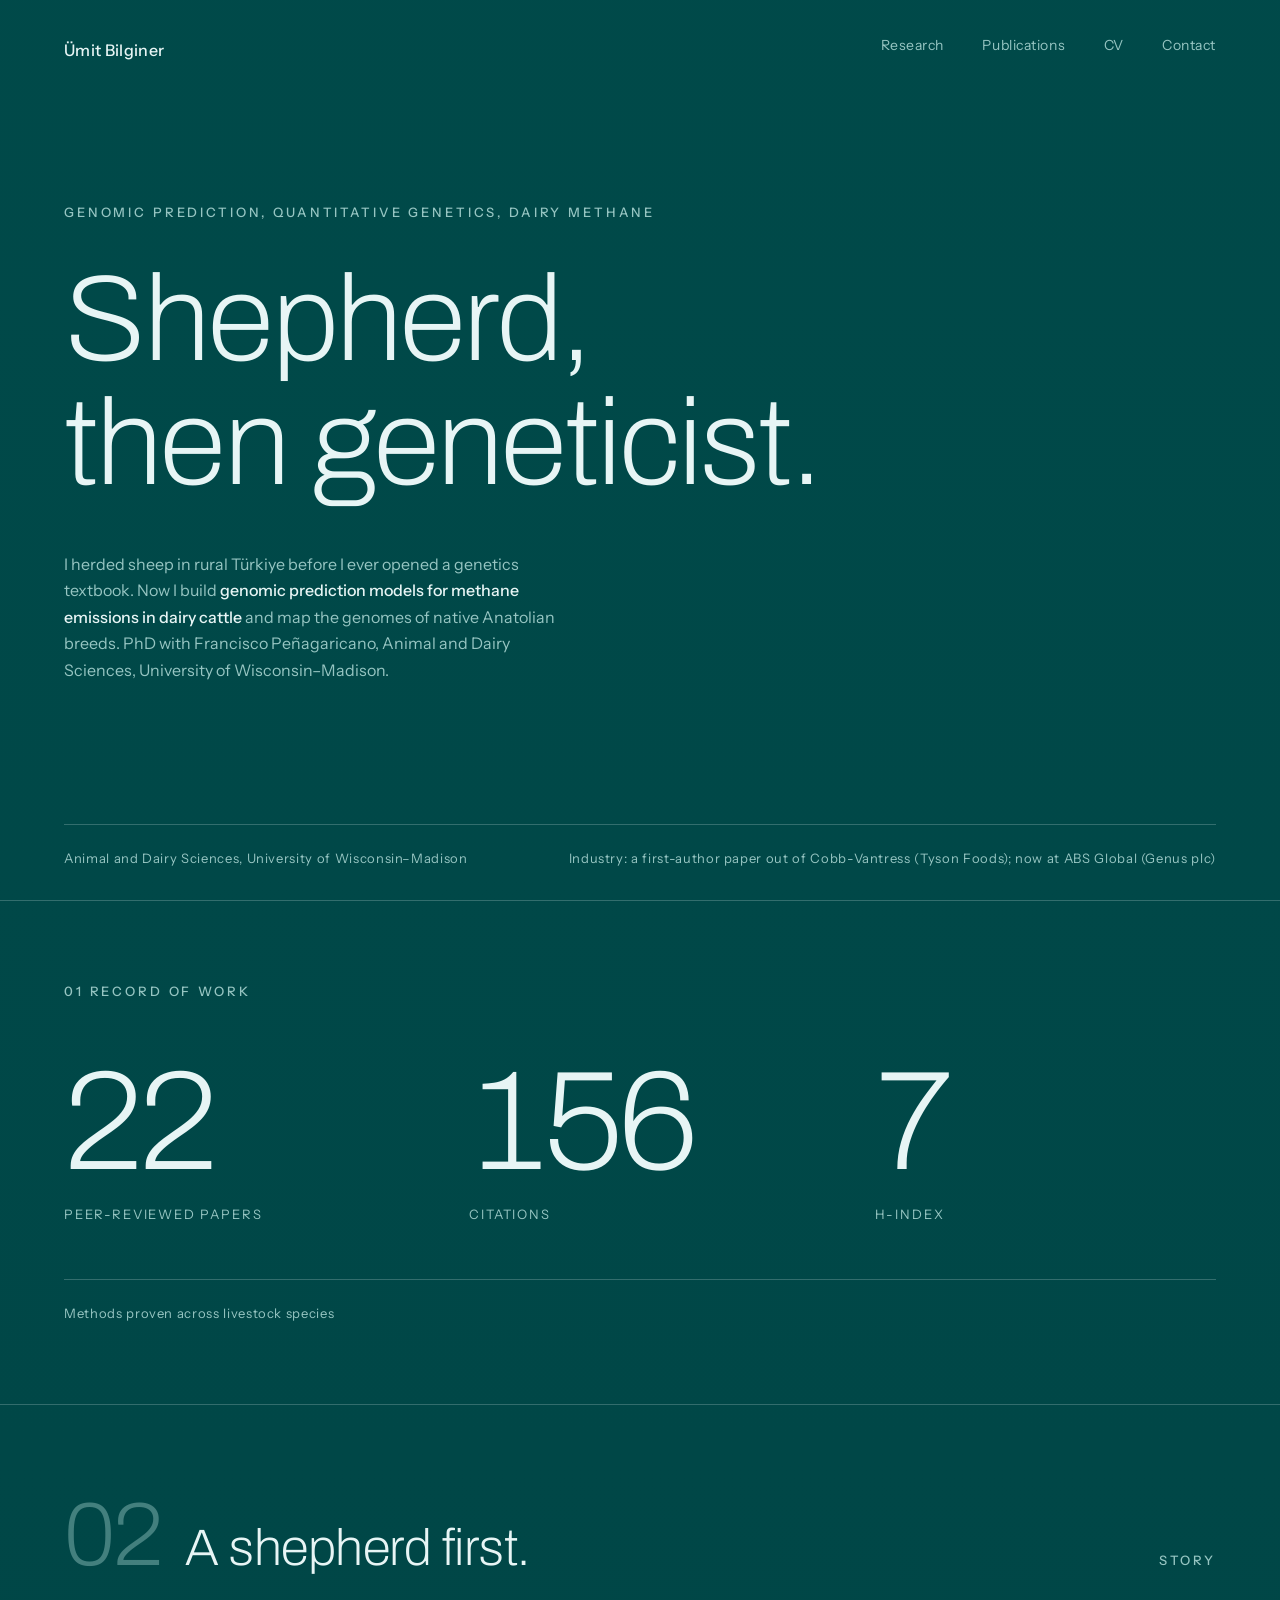
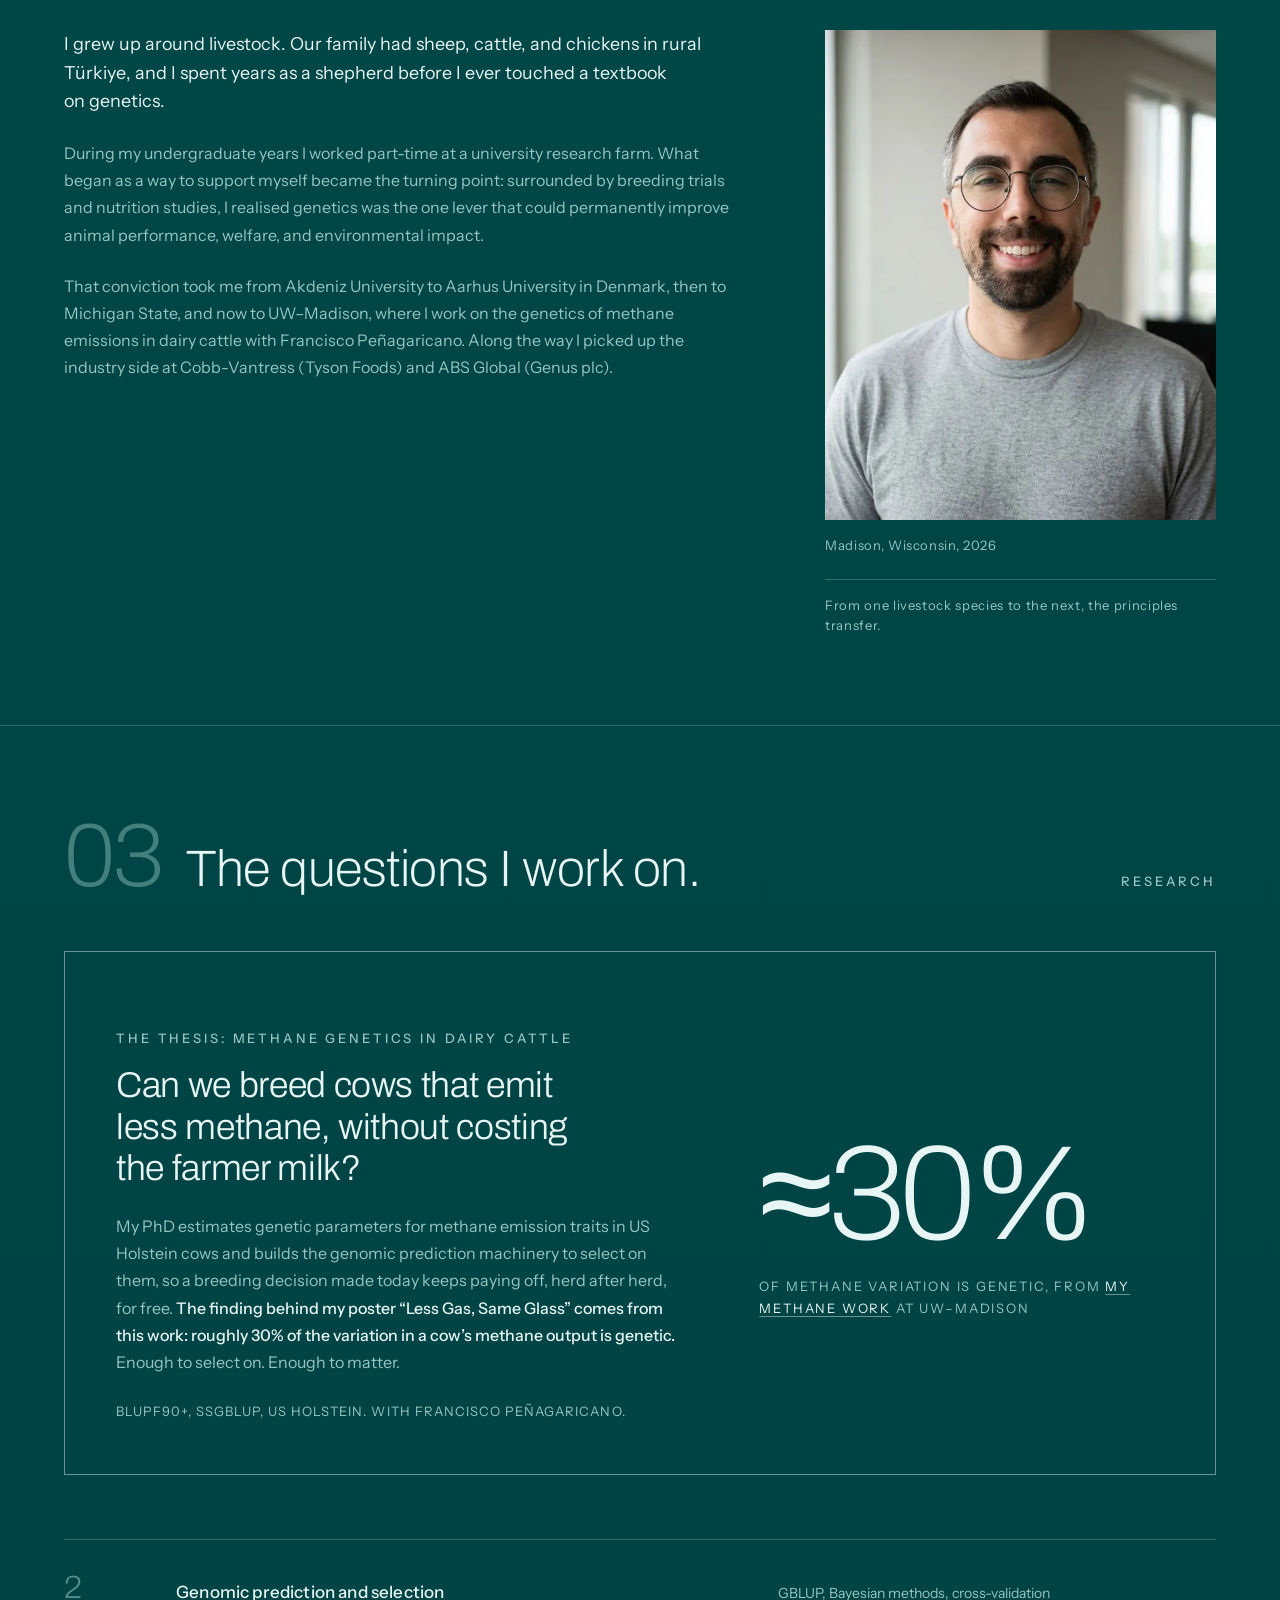
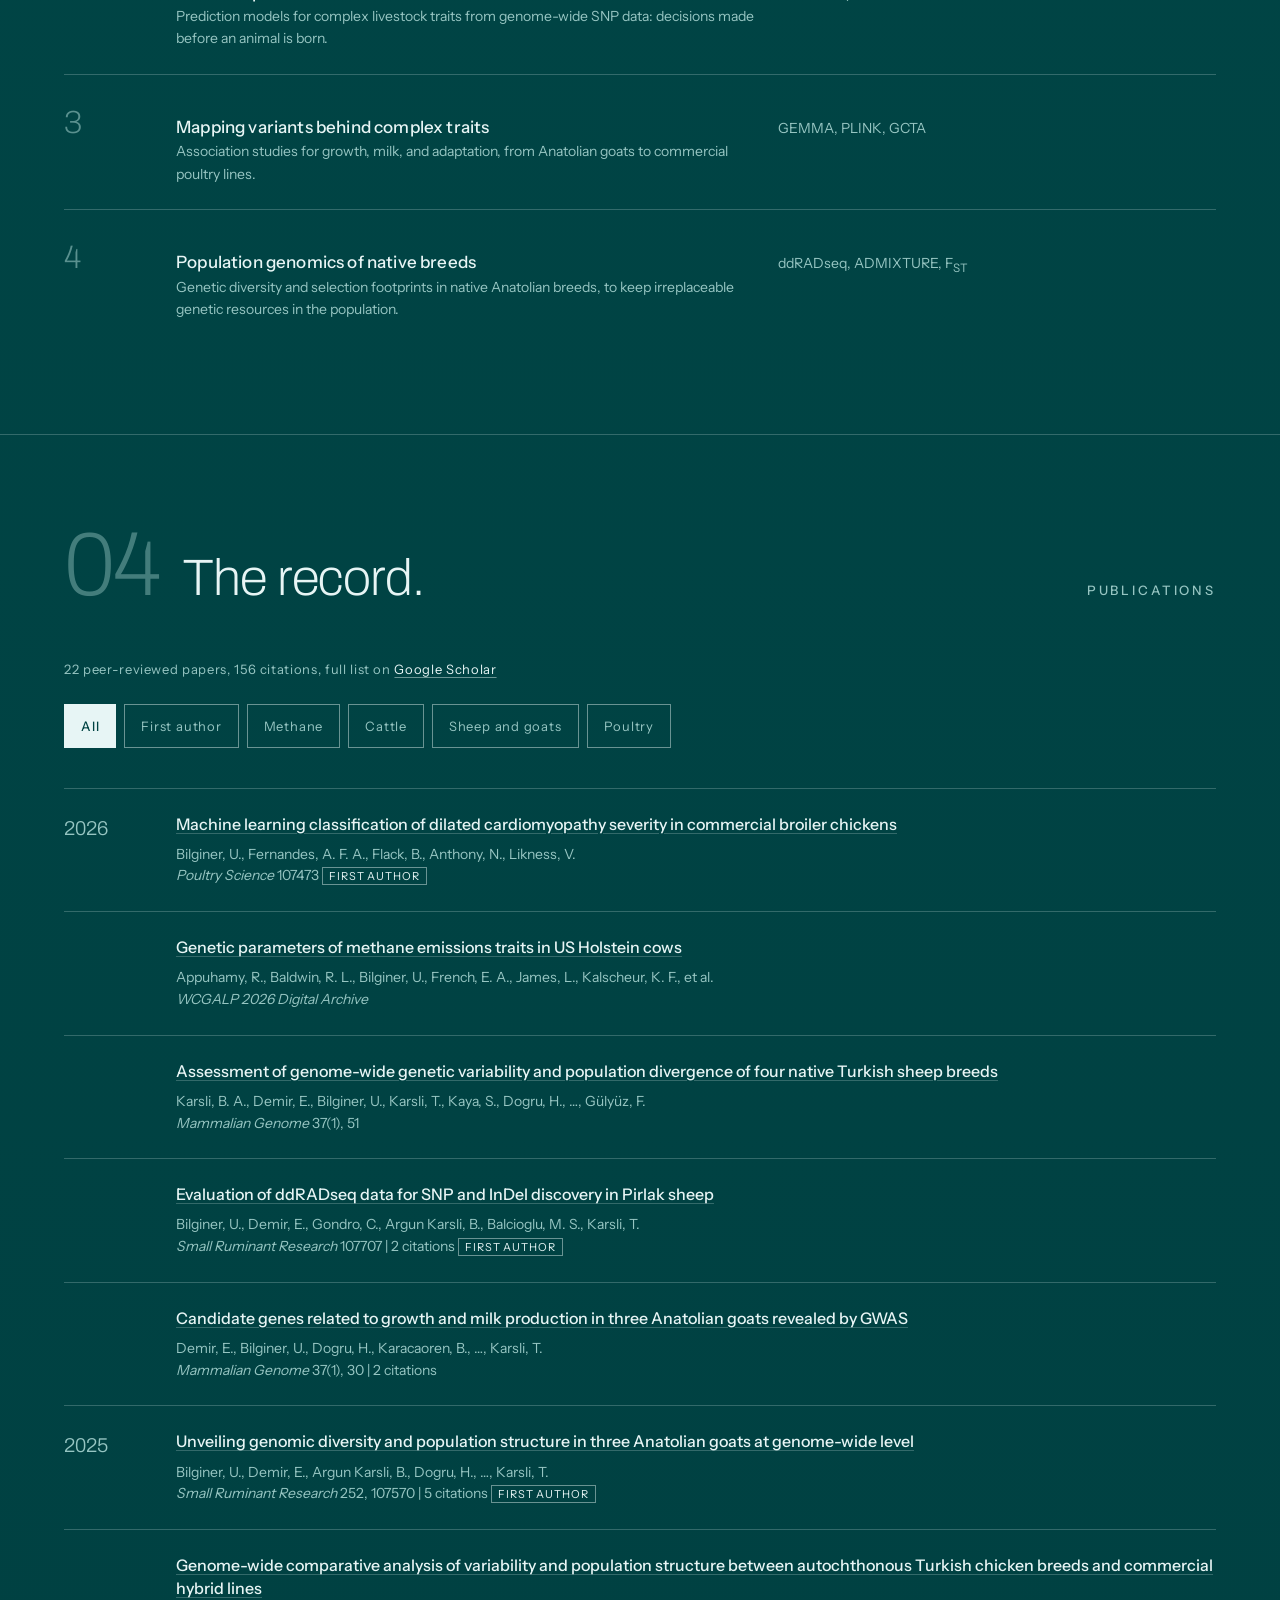
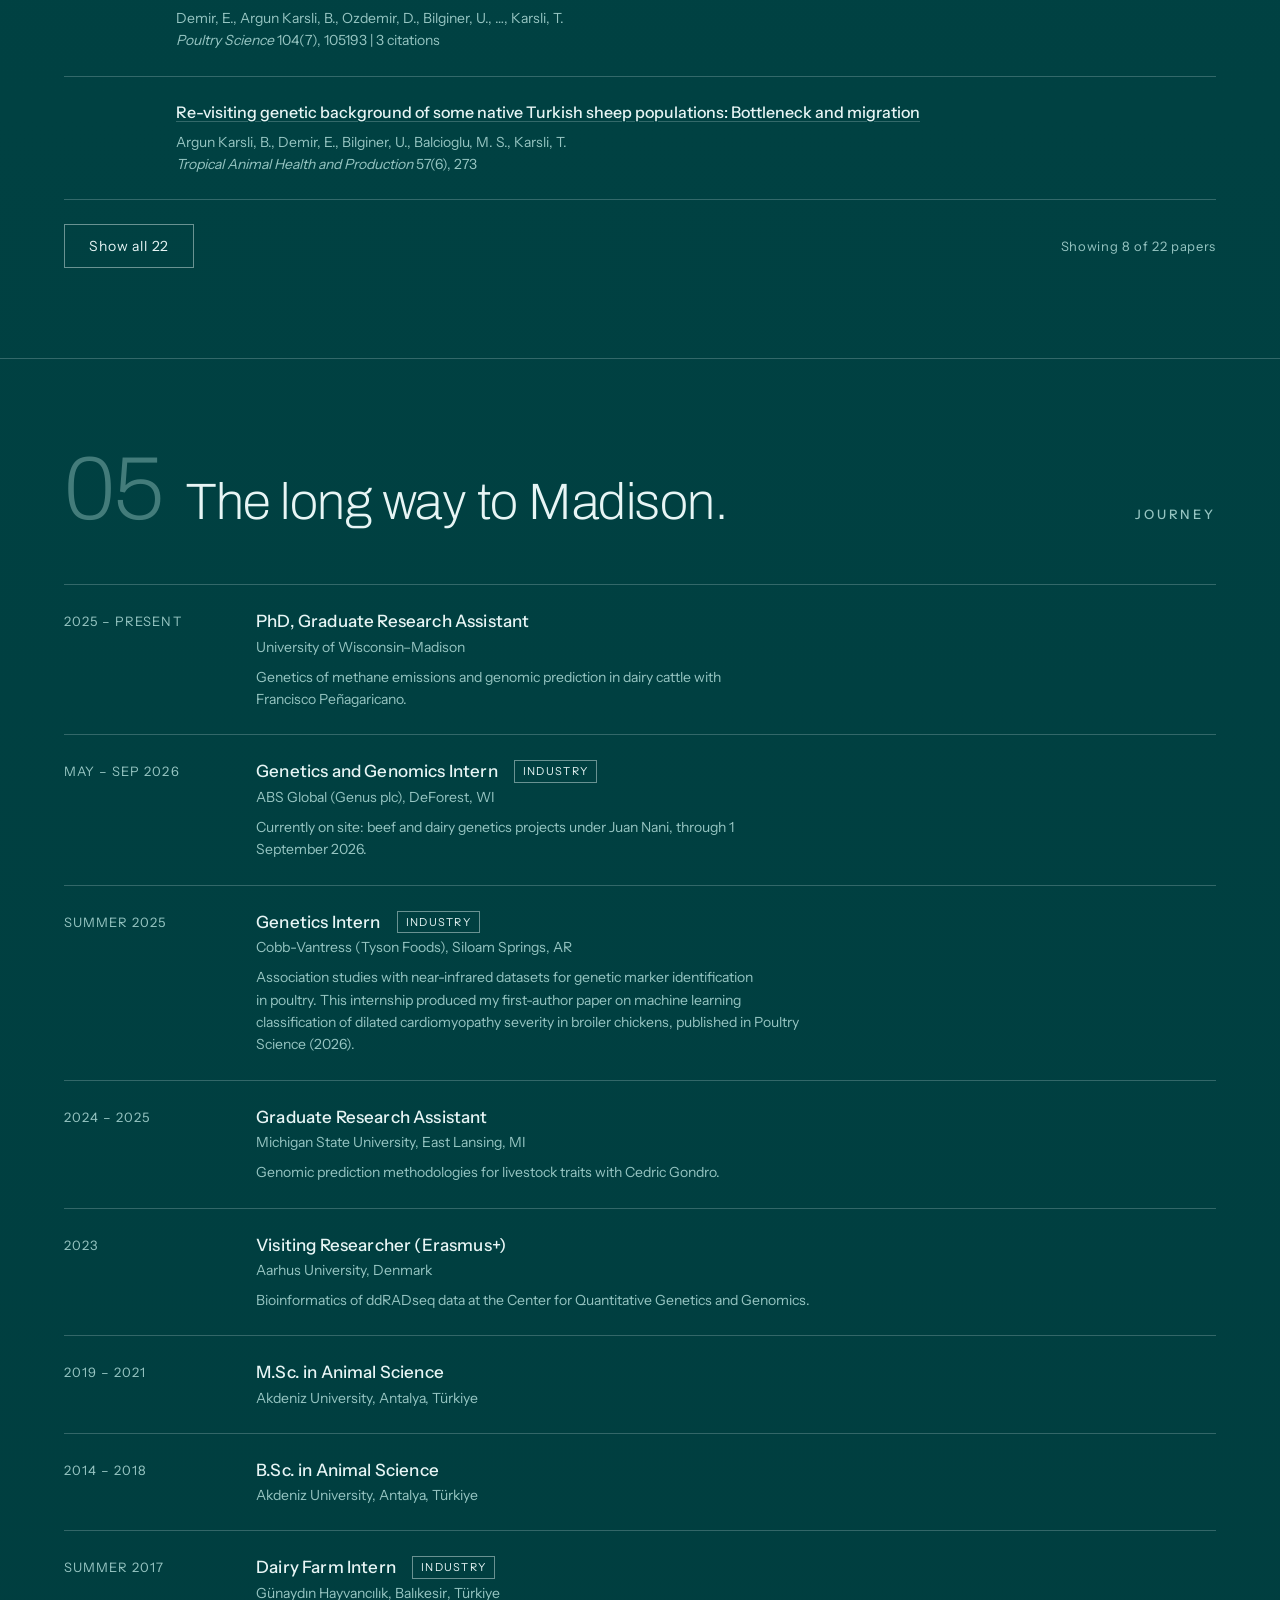
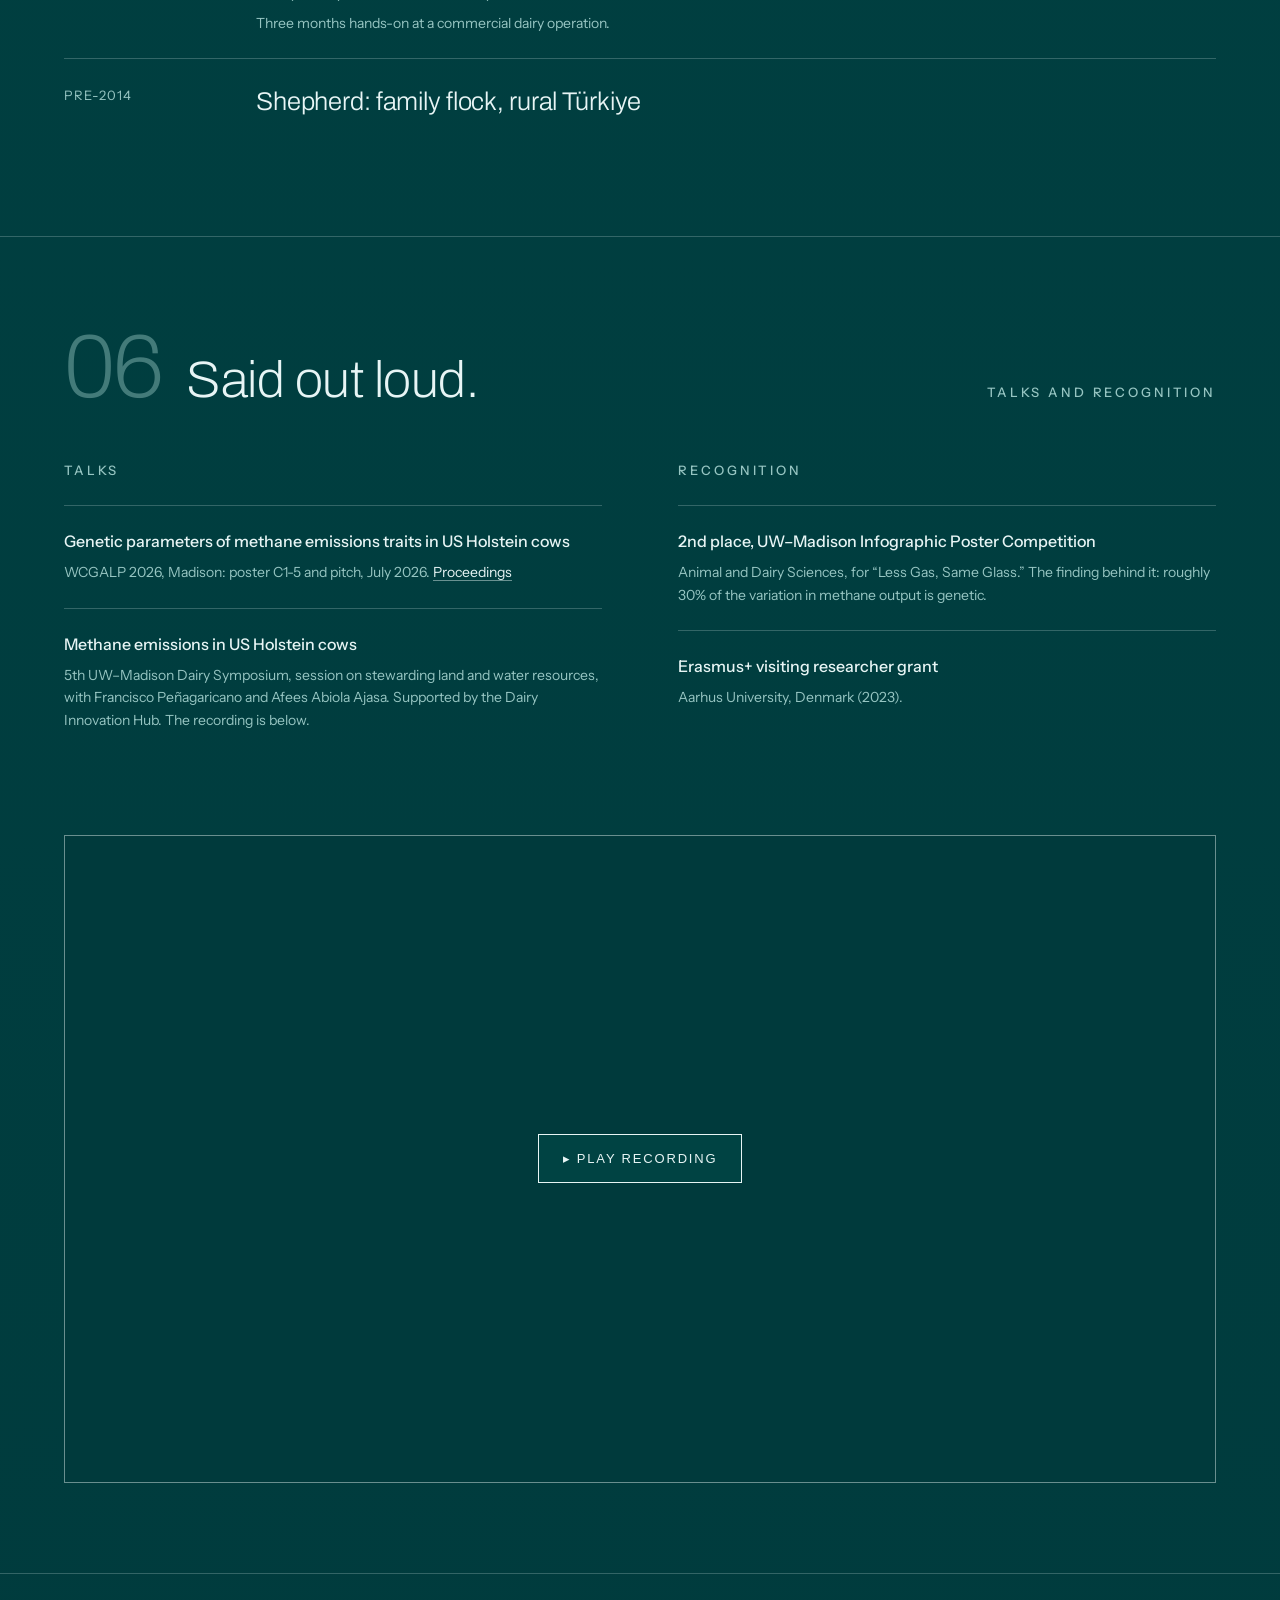
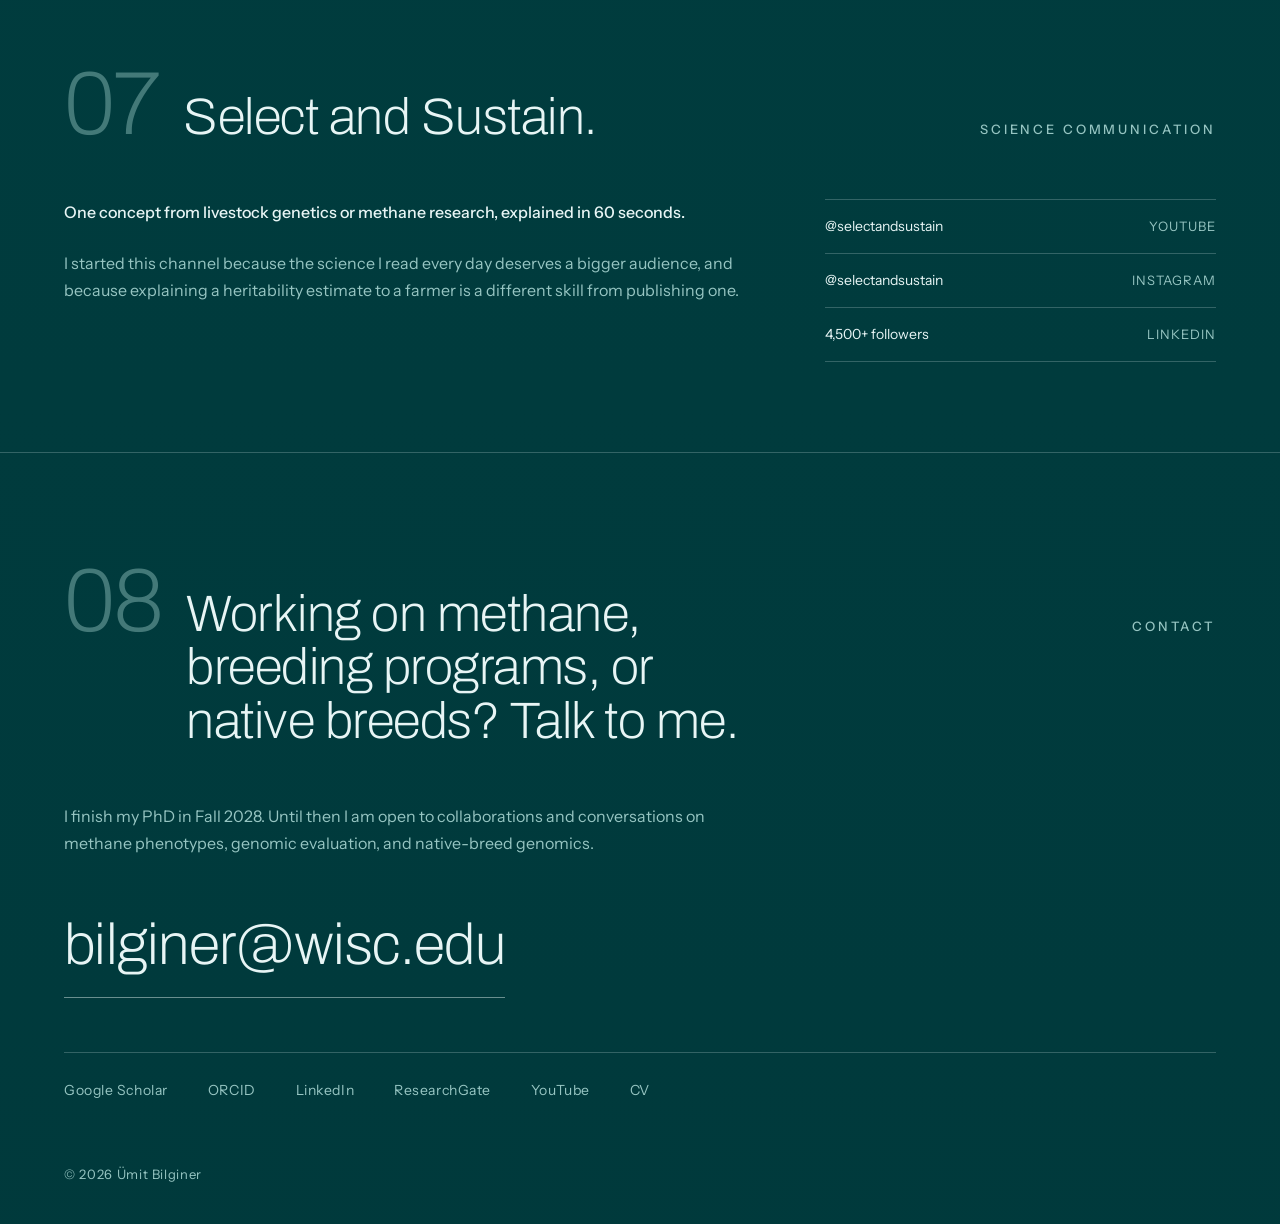
==== commit 736004d0: "feat: owner-approved composition, content, and polish pass - Recompose thesis block at >=1200px as a" ====
--- a/index.html
+++ b/index.html
@@ -40,7 +40,6 @@
       "https://scholar.google.com/citations?user=y5osRVUAAAAJ",
       "https://orcid.org/0000-0002-6217-5223",
       "https://www.linkedin.com/in/%C3%BCmit-bilginer-a62706192/",
-      "https://github.com/umitbilginer",
       "https://researchgate.net/profile/Umit-Bilginer",
       "https://www.youtube.com/@selectandsustain"
     ]
@@ -82,7 +81,7 @@
 
   <footer class="hero__baseline rise">
     <p>Animal and Dairy Sciences, University of Wisconsin&ndash;Madison</p>
-    <p>Industry: Cobb-Vantress (Tyson Foods) and ABS Global (Genus plc)</p>
+    <p>Industry: a first-author paper out of Cobb-Vantress (Tyson Foods); now at ABS Global (Genus plc)</p>
   </footer>
 
 </div>
@@ -90,6 +89,7 @@
 <!-- ========== 01 - METRICS ========== -->
 <section class="metrics" aria-label="Record of work">
   <div class="wrap">
+    <p class="kicker metrics__kicker"><span aria-hidden="true">01</span> Record of work</p>
     <ul class="metrics__row">
       <li><span class="n">22</span><span class="l">Peer-reviewed papers</span></li>
       <li><span class="n">156</span><span class="l">Citations</span></li>
@@ -149,7 +149,7 @@
       genetic.</strong> Enough to select on. Enough to matter.</p>
       <p class="research__figure">
         <span class="n">&asymp;30%</span>
-        <span class="l">of methane variation is genetic, from my methane work at UW&ndash;Madison</span>
+        <span class="l">of methane variation is genetic, from <a href="https://www.iastatedigitalpress.com/wcgalp/article/id/24220/">my methane work</a> at UW&ndash;Madison</span>
       </p>
       <p class="research__tools">BLUPF90+, ssGBLUP, US Holstein. With Francisco Peñagaricano.</p>
     </div>
@@ -234,7 +234,7 @@
         <div>
           <h3>Genetics and Genomics Intern<span class="tag">Industry</span></h3>
           <p class="tl__org">ABS Global (Genus plc), DeForest, WI</p>
-          <p class="tl__note">Beef and dairy genetics projects, under Juan Nani. Mid-May through 1 September 2026.</p>
+          <p class="tl__note">Currently on site: beef and dairy genetics projects under Juan Nani, through 1 September 2026.</p>
         </div>
       </li>
       <li class="tl">
@@ -242,7 +242,9 @@
         <div>
           <h3>Genetics Intern<span class="tag">Industry</span></h3>
           <p class="tl__org">Cobb-Vantress (Tyson Foods), Siloam Springs, AR</p>
-          <p class="tl__note">Association studies with near-infrared datasets for genetic marker identification in poultry.</p>
+          <p class="tl__note">Association studies with near-infrared datasets for genetic marker identification in poultry.
+            This internship produced my first-author paper on machine learning classification of dilated
+            cardiomyopathy severity in broiler chickens, published in Poultry Science (2026).</p>
         </div>
       </li>
       <li class="tl">
@@ -314,10 +316,8 @@
           <li>
             <p class="recog__title">Methane emissions in US Holstein cows</p>
             <p class="recog__note">5th UW&ndash;Madison Dairy Symposium, session on stewarding land and water
-              resources, with Francisco Peñagaricano and Afees Abiola Ajasa. Supported by the Dairy Innovation Hub.</p>
-            <div class="video-facade" data-video-id="6ocJvWbaxkg" data-video-title="Recording: 5th UW–Madison Dairy Symposium talk">
-              <noscript><p class="pubs__status">Watch the recording on <a href="https://www.youtube.com/watch?v=6ocJvWbaxkg">YouTube</a>.</p></noscript>
-            </div>
+              resources, with Francisco Peñagaricano and Afees Abiola Ajasa. Supported by the Dairy Innovation Hub.
+              The recording is below.</p>
           </li>
         </ul>
       </div>
@@ -335,6 +335,9 @@
           </li>
         </ul>
       </div>
+      <div class="recog__video video-facade" data-video-id="6ocJvWbaxkg" data-video-title="Recording: 5th UW–Madison Dairy Symposium talk">
+        <noscript><p class="pubs__status">Watch the recording on <a href="https://www.youtube.com/watch?v=6ocJvWbaxkg">YouTube</a>.</p></noscript>
+      </div>
     </div>
   </div>
 </section>
@@ -370,12 +373,13 @@
       <h2>Working on methane, breeding programs, or native breeds? Talk to me.</h2>
       <p class="kicker">Contact</p>
     </div>
+    <p class="contact__note">I finish my PhD in Fall 2028. Until then I am open to collaborations
+      and conversations on methane phenotypes, genomic evaluation, and native-breed genomics.</p>
     <a class="contact__email" href="mailto:bilginer@wisc.edu">bilginer@wisc.edu</a>
     <ul class="contact__links">
       <li><a href="https://scholar.google.com/citations?user=y5osRVUAAAAJ">Google Scholar</a></li>
       <li><a href="https://orcid.org/0000-0002-6217-5223">ORCID</a></li>
       <li><a href="https://www.linkedin.com/in/%C3%BCmit-bilginer-a62706192/">LinkedIn</a></li>
-      <li><a href="https://github.com/umitbilginer">GitHub</a></li>
       <li><a href="https://researchgate.net/profile/Umit-Bilginer">ResearchGate</a></li>
       <li><a href="https://www.youtube.com/@selectandsustain">YouTube</a></li>
       <li><a href="cv.html">CV</a></li>
--- a/css/style.css
+++ b/css/style.css
@@ -169,7 +169,7 @@
 .nav__name {
   font-family: var(--font-text);
   font-weight: 500;
-  font-size: 15px;
+  font-size: 16px;
   letter-spacing: 0.02em;
   color: var(--ink);
   text-decoration: none;
@@ -239,7 +239,7 @@
 .lede {
   margin-top: clamp(var(--space-xl), 5vh, var(--space-2xl));
   max-width: 46ch;
-  font-size: clamp(15px, 1.15vw, 17px);
+  font-size: clamp(16px, 1.15vw, 17px);
   line-height: 1.65;
   color: var(--dim);
   text-wrap: pretty;
@@ -340,6 +340,10 @@
   border-top: 1px solid var(--hairline);
 }
 
+.metrics__kicker {
+  margin-bottom: clamp(var(--space-xl), 6vh, var(--space-2xl));
+}
+
 .metrics__row {
   display: grid;
   grid-template-columns: repeat(3, minmax(0, 1fr));
@@ -458,11 +462,30 @@
   color: var(--ink);
   font-family: var(--font-display);
   font-weight: 200;
-  font-size: clamp(4rem, 9vw, 8.5rem);
+  font-size: clamp(4rem, 10.5vw, 10.5rem);
   line-height: 0.95;
   letter-spacing: -0.03em;
   display: block;
   font-variant-numeric: tabular-nums;
+}
+
+/* at desktop width, the framed thesis block becomes a two-column
+   composition: prose left, the ≈30% figure at poster scale right,
+   so the drawn border holds no dead space */
+@media (min-width: 1200px) {
+  .research__lead {
+    display: grid;
+    grid-template-columns: minmax(0, 7fr) minmax(0, 5fr);
+    column-gap: clamp(var(--space-2xl), 6vw, var(--space-3xl));
+  }
+  .research__lead > * { grid-column: 1; }
+  .research__figure {
+    grid-column: 2;
+    grid-row: 1 / 5;
+    align-self: center;
+    justify-self: start;
+    margin-top: 0;
+  }
 }
 
 .research__figure .l {
@@ -572,17 +595,17 @@
   line-height: 1.45;
   text-wrap: pretty;
 }
-.pub__title a { text-decoration-color: var(--hairline-strong); }
+.pub__title a { text-decoration-color: var(--hairline); }
 .pub__title a:hover { text-decoration-color: var(--ink); }
 
 .pub__meta {
   margin-top: var(--space-sm);
-  font-size: 13.5px;
+  font-size: 14px;
   color: var(--dim);
   line-height: 1.55;
 }
 .pub__meta .venue { font-style: italic; }
-.pub__meta .fa {
+.fa {
   color: var(--ink);
   border: 1px solid var(--hairline-strong);
   padding: 1px 6px;
@@ -717,6 +740,10 @@
 }
 .recog__note a { color: var(--ink); }
 
+/* the symposium recording spans the full section width beneath both
+   columns, so the Talks column no longer towers over Recognition */
+.recog__video { grid-column: 1 / -1; }
+
 /* click-to-load video facade */
 .video-facade {
   margin-top: var(--space-md);
@@ -832,6 +859,14 @@
 }
 
 .contact h2 { max-width: 20ch; }
+
+.contact__note {
+  margin-top: clamp(var(--space-lg), 4vh, var(--space-xl));
+  max-width: var(--measure);
+  color: var(--dim);
+  line-height: 1.7;
+  text-wrap: pretty;
+}
 
 .contact__email {
   display: inline-block;
@@ -891,6 +926,8 @@
 
 .cv__head h1 { font-size: clamp(2.75rem, 7vw, 5rem); }
 
+.cv__head .kicker { margin-bottom: var(--space-md); }
+
 .cv__head .lede { margin-top: var(--space-lg); }
 
 .cv section { padding-block: var(--space-2xl); border-top: 1px solid var(--hairline); }
@@ -907,7 +944,7 @@
   gap: var(--space-lg);
   padding-block: var(--space-md);
   border-top: 1px solid var(--hairline);
-  font-size: 14.5px;
+  font-size: 14px;
   line-height: 1.6;
 }
 
@@ -1005,6 +1042,7 @@
 @media (max-width: 480px) {
   h1 { font-size: clamp(2.9rem, 15vw, 3.6rem); }
   .nav__name { font-size: 14px; }
+  .hero__center .kicker { font-size: 12px; letter-spacing: 0.16em; }
   .hero__baseline { flex-direction: column; gap: var(--space-md); }
   .pub { grid-template-columns: minmax(0, 1fr); }
   .pub__year { font-size: 1rem; }
